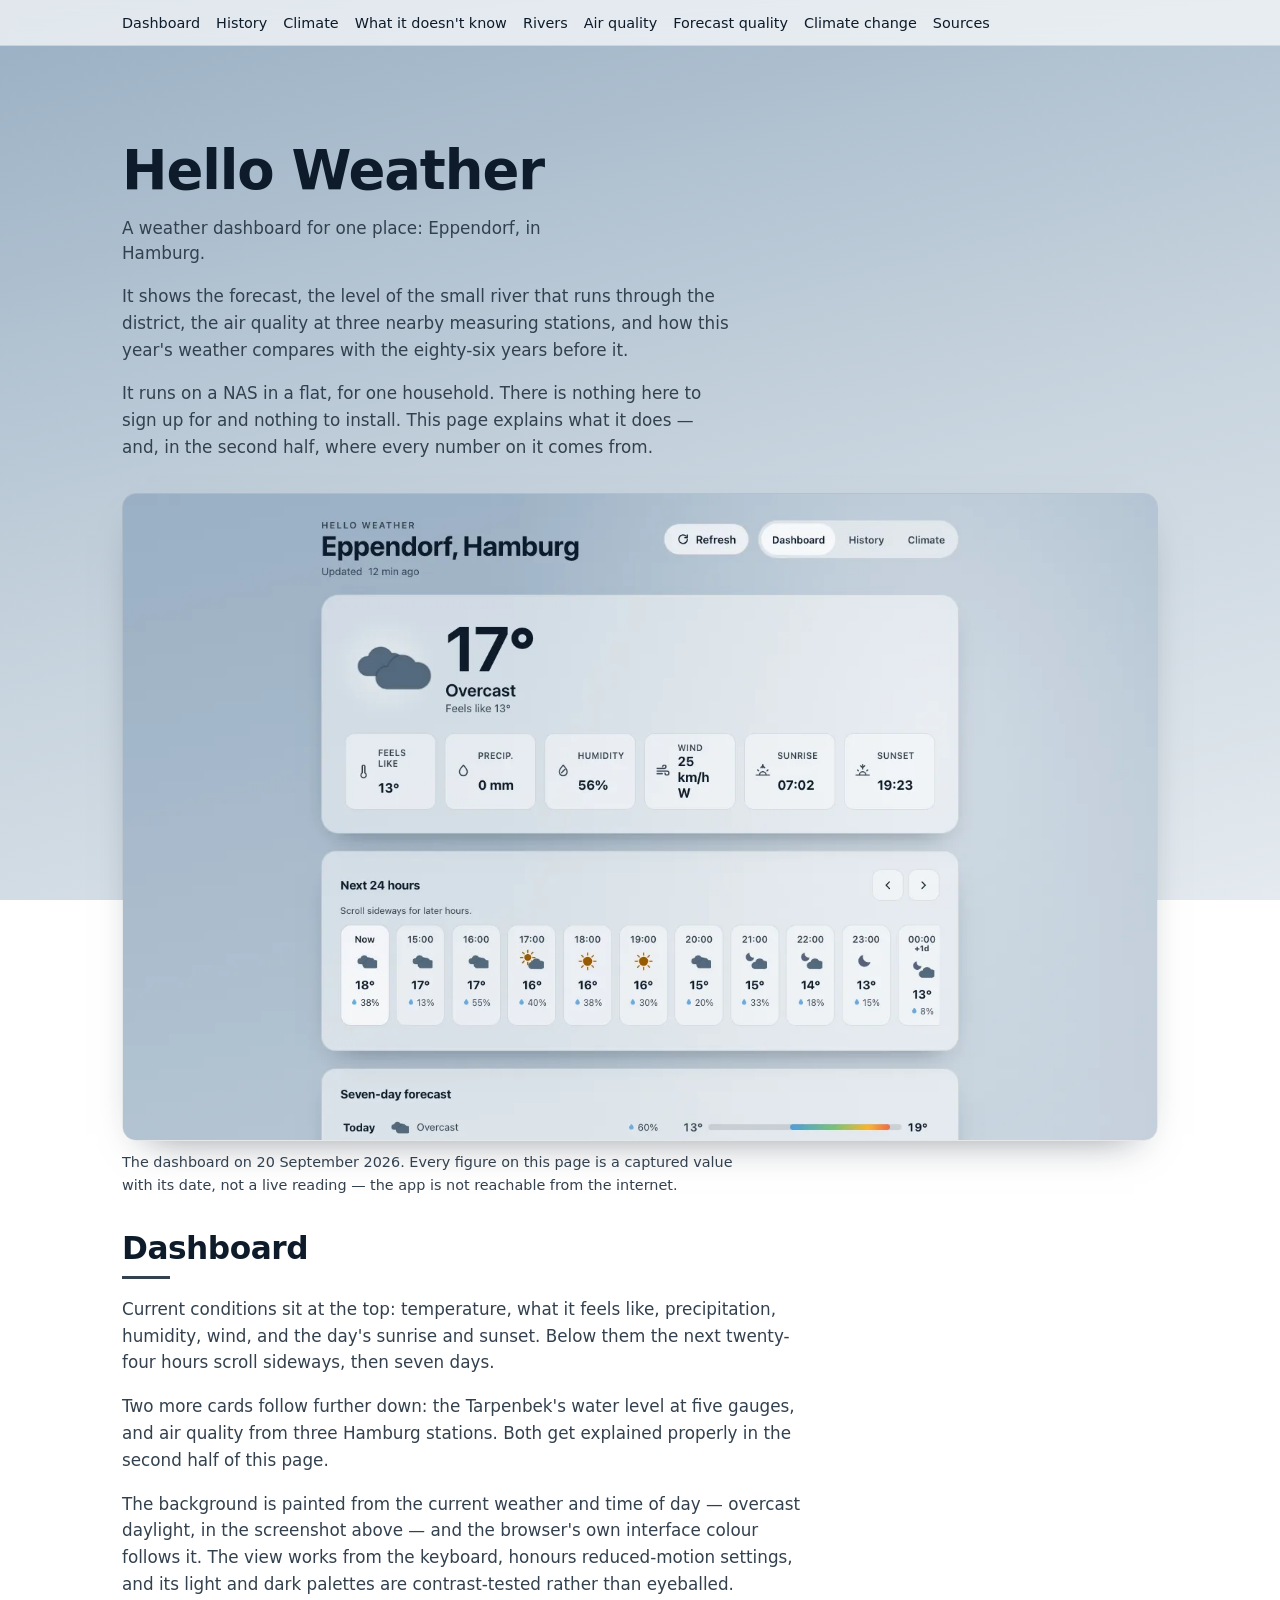
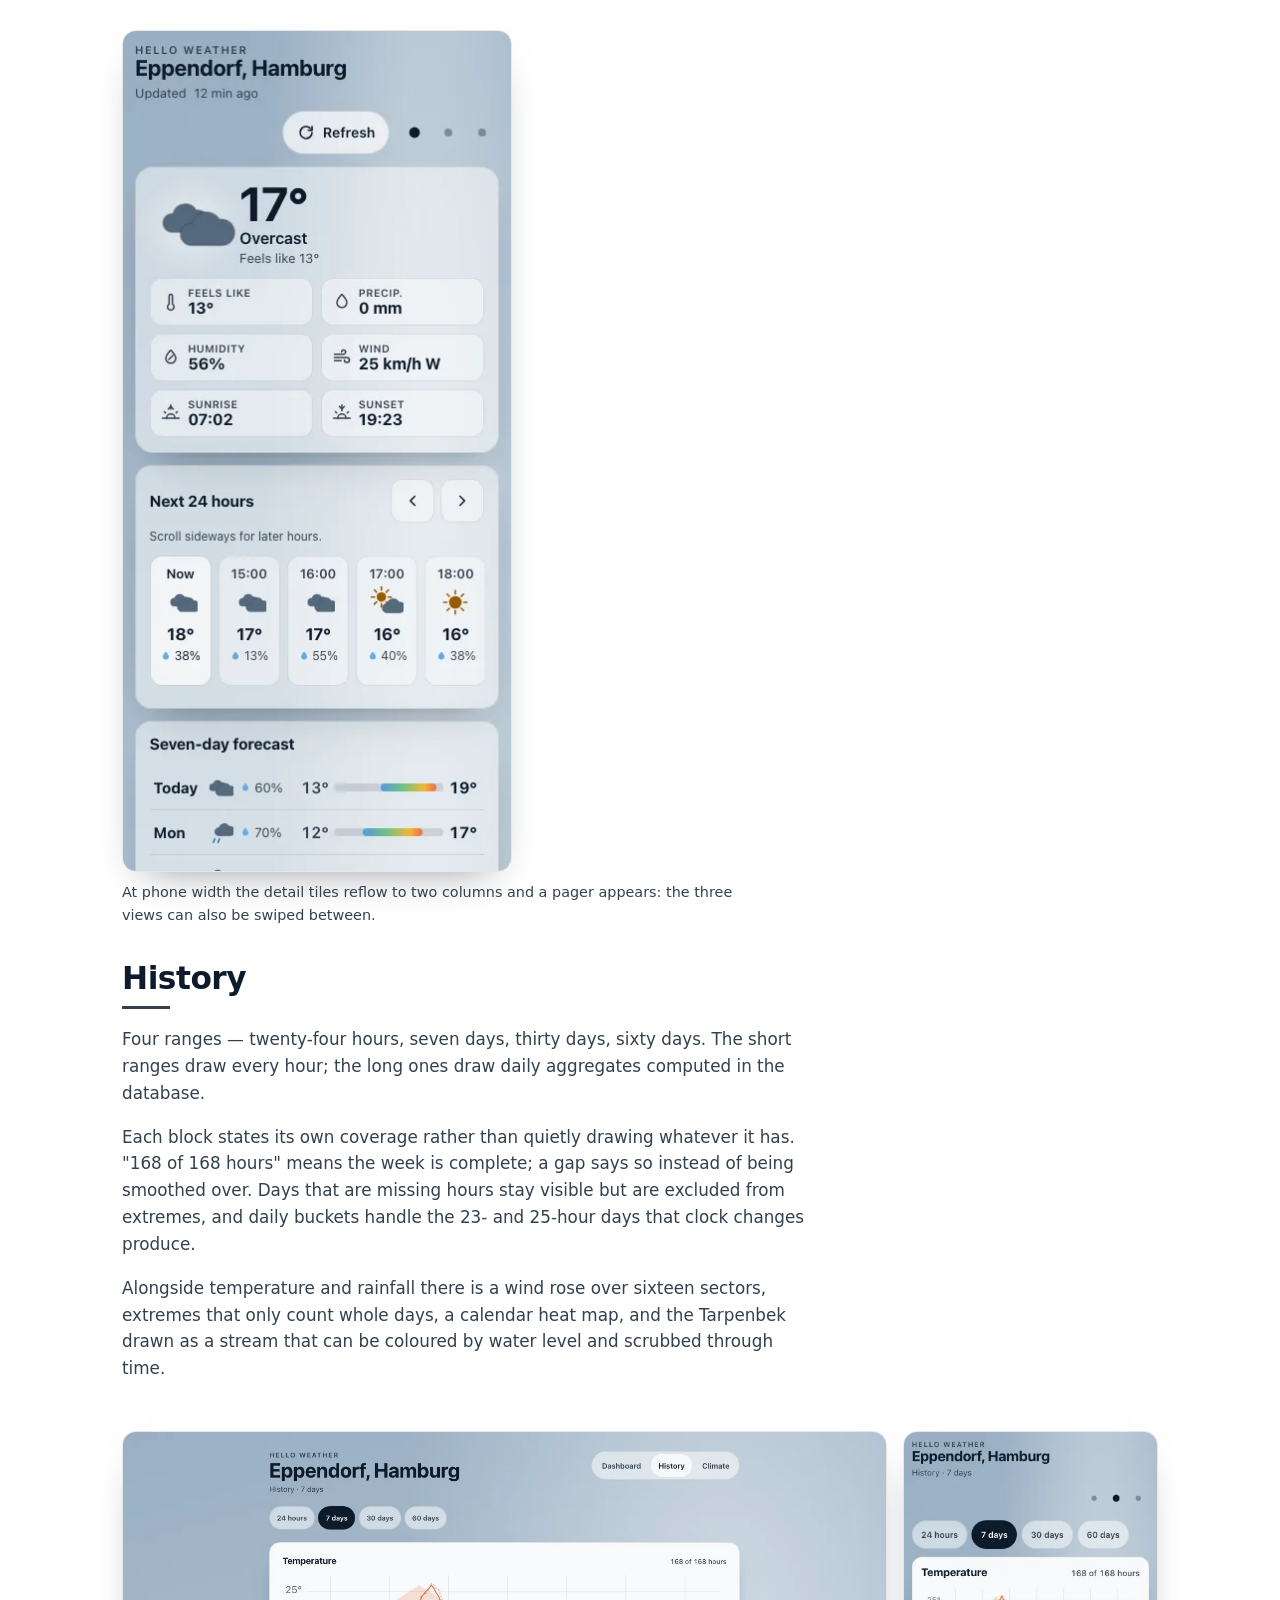
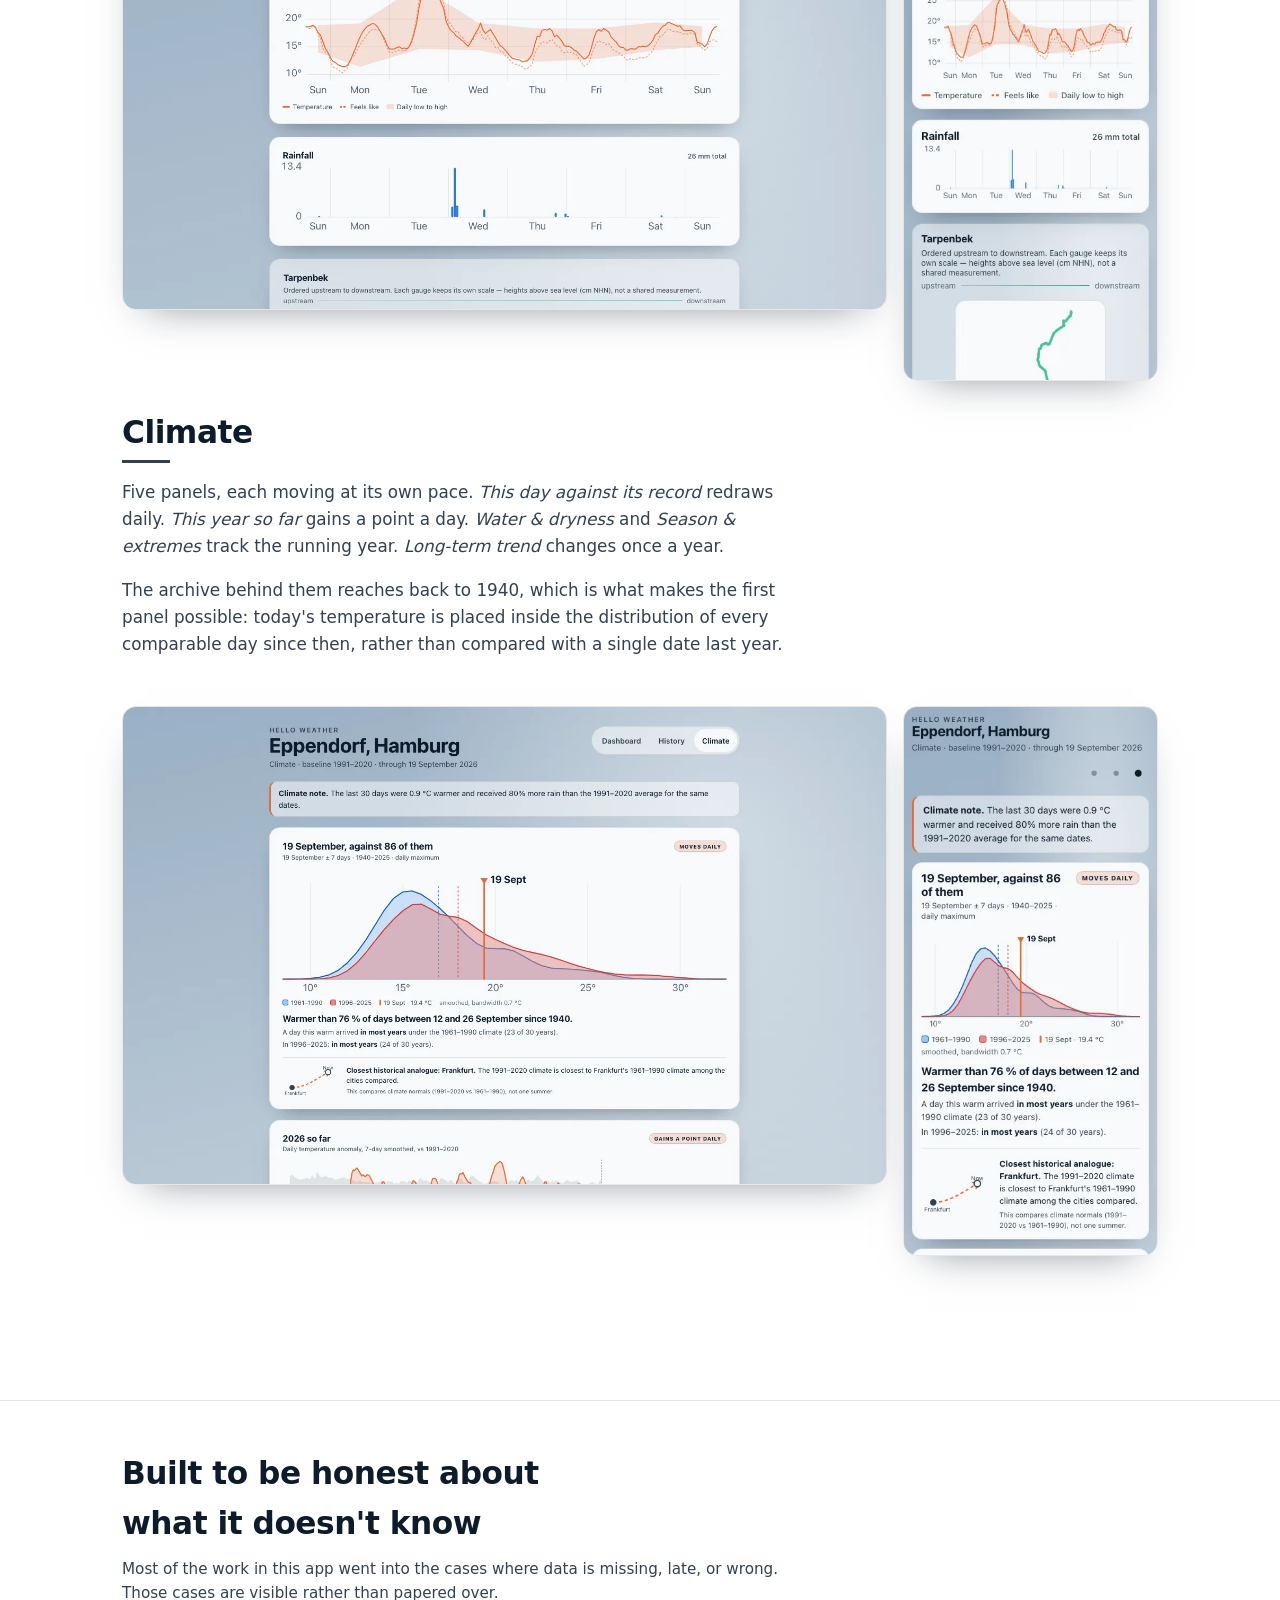
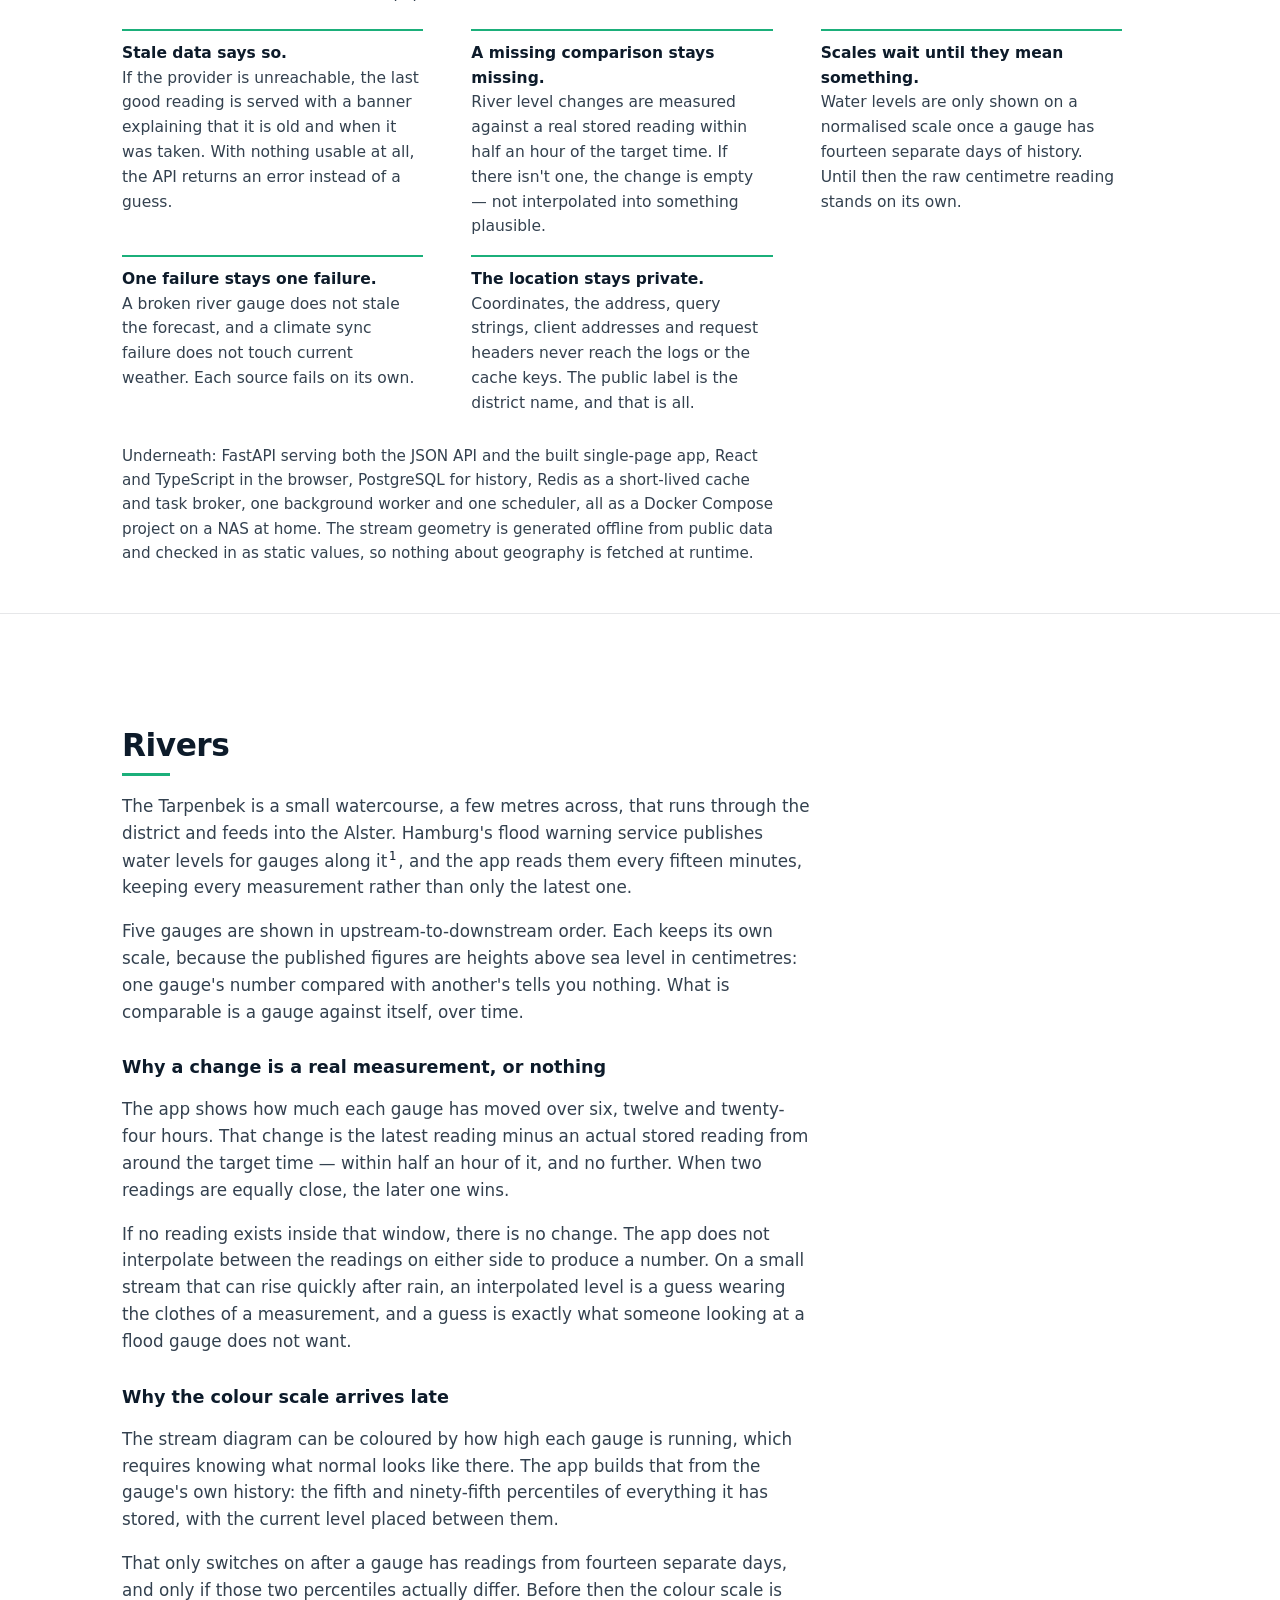
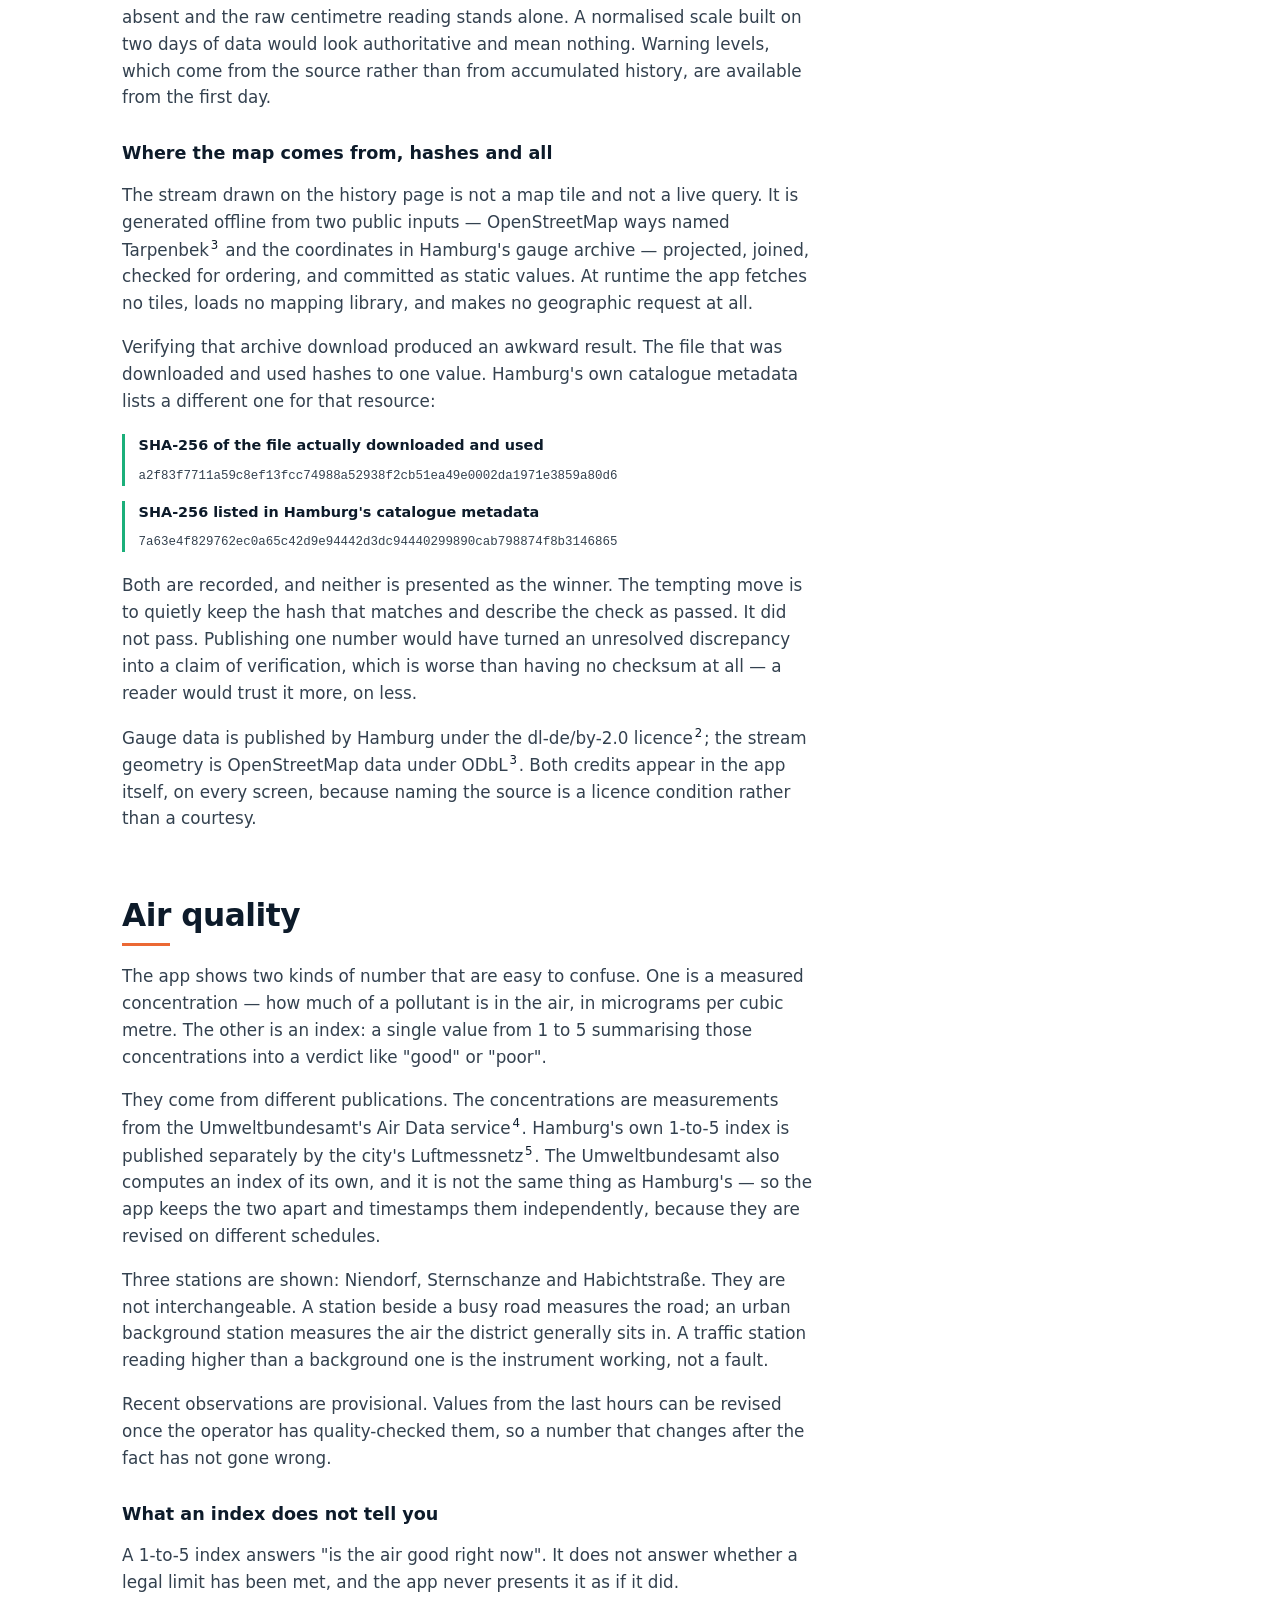
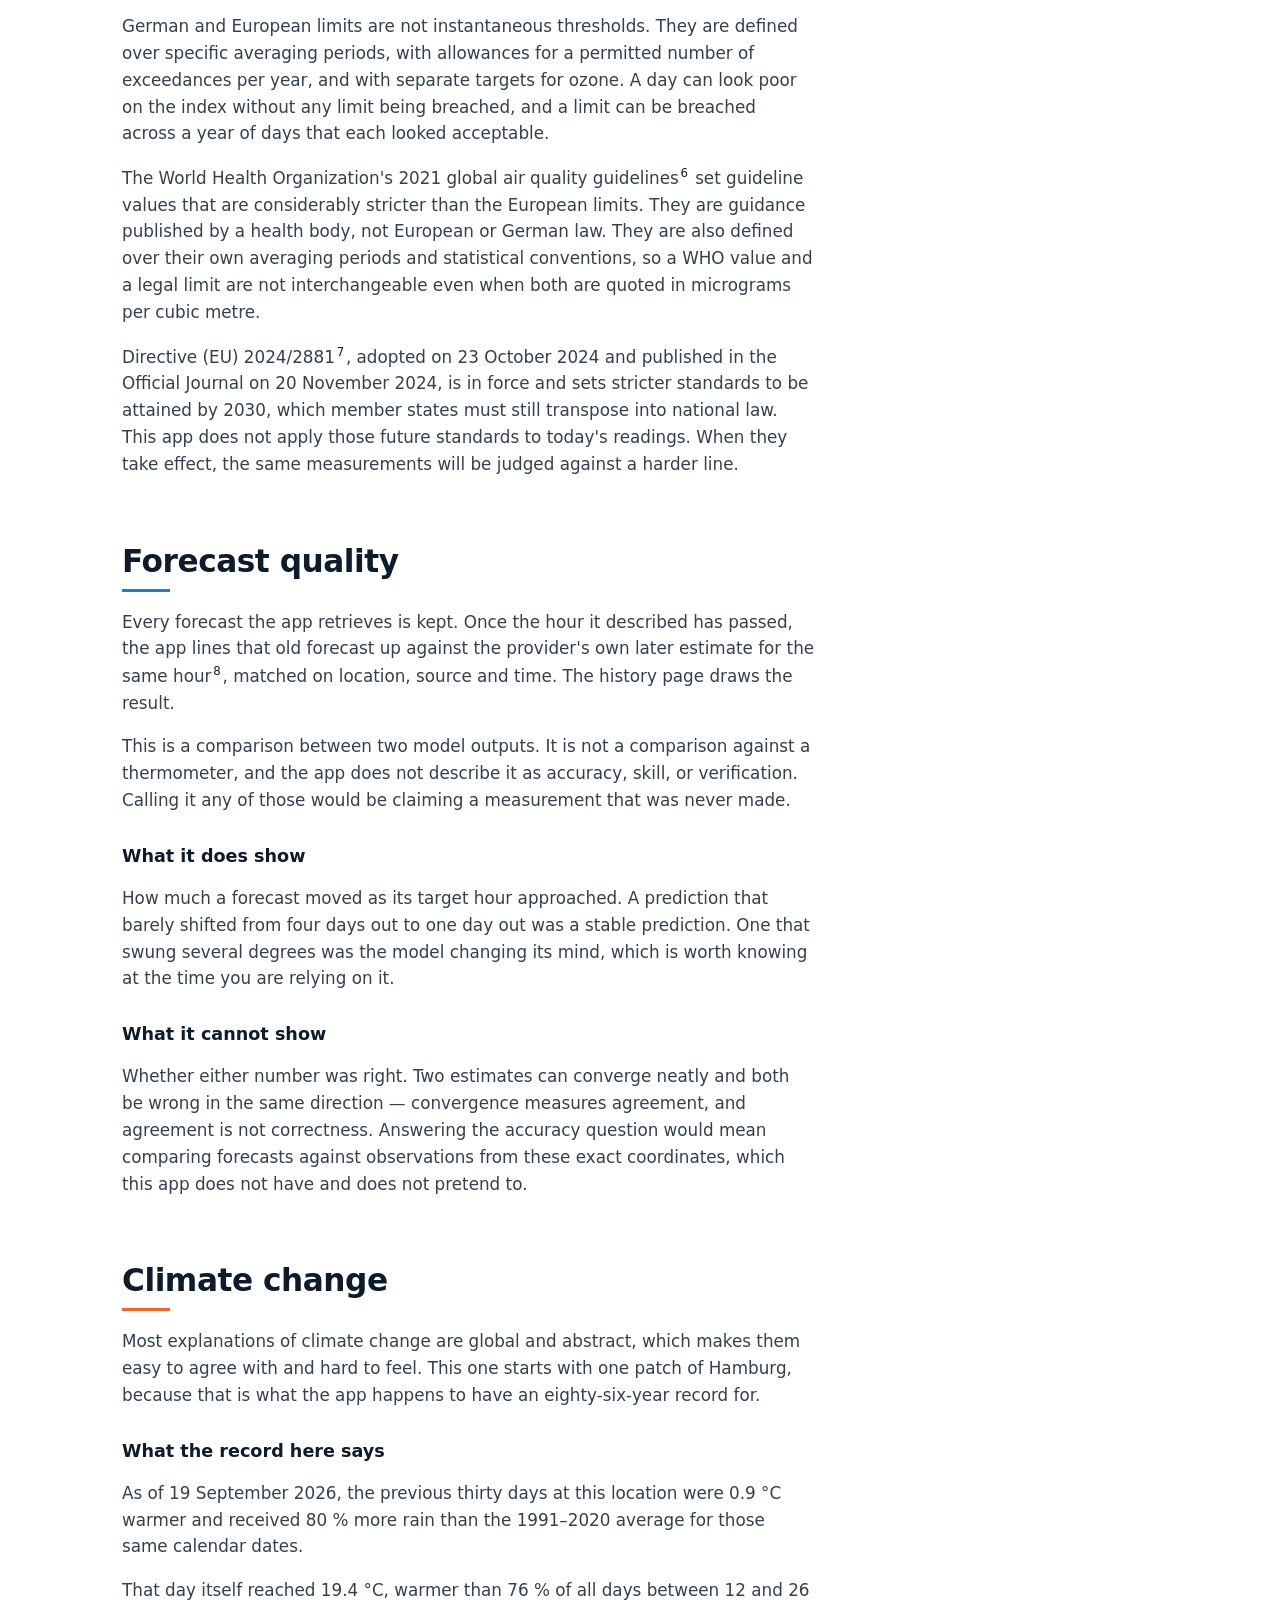
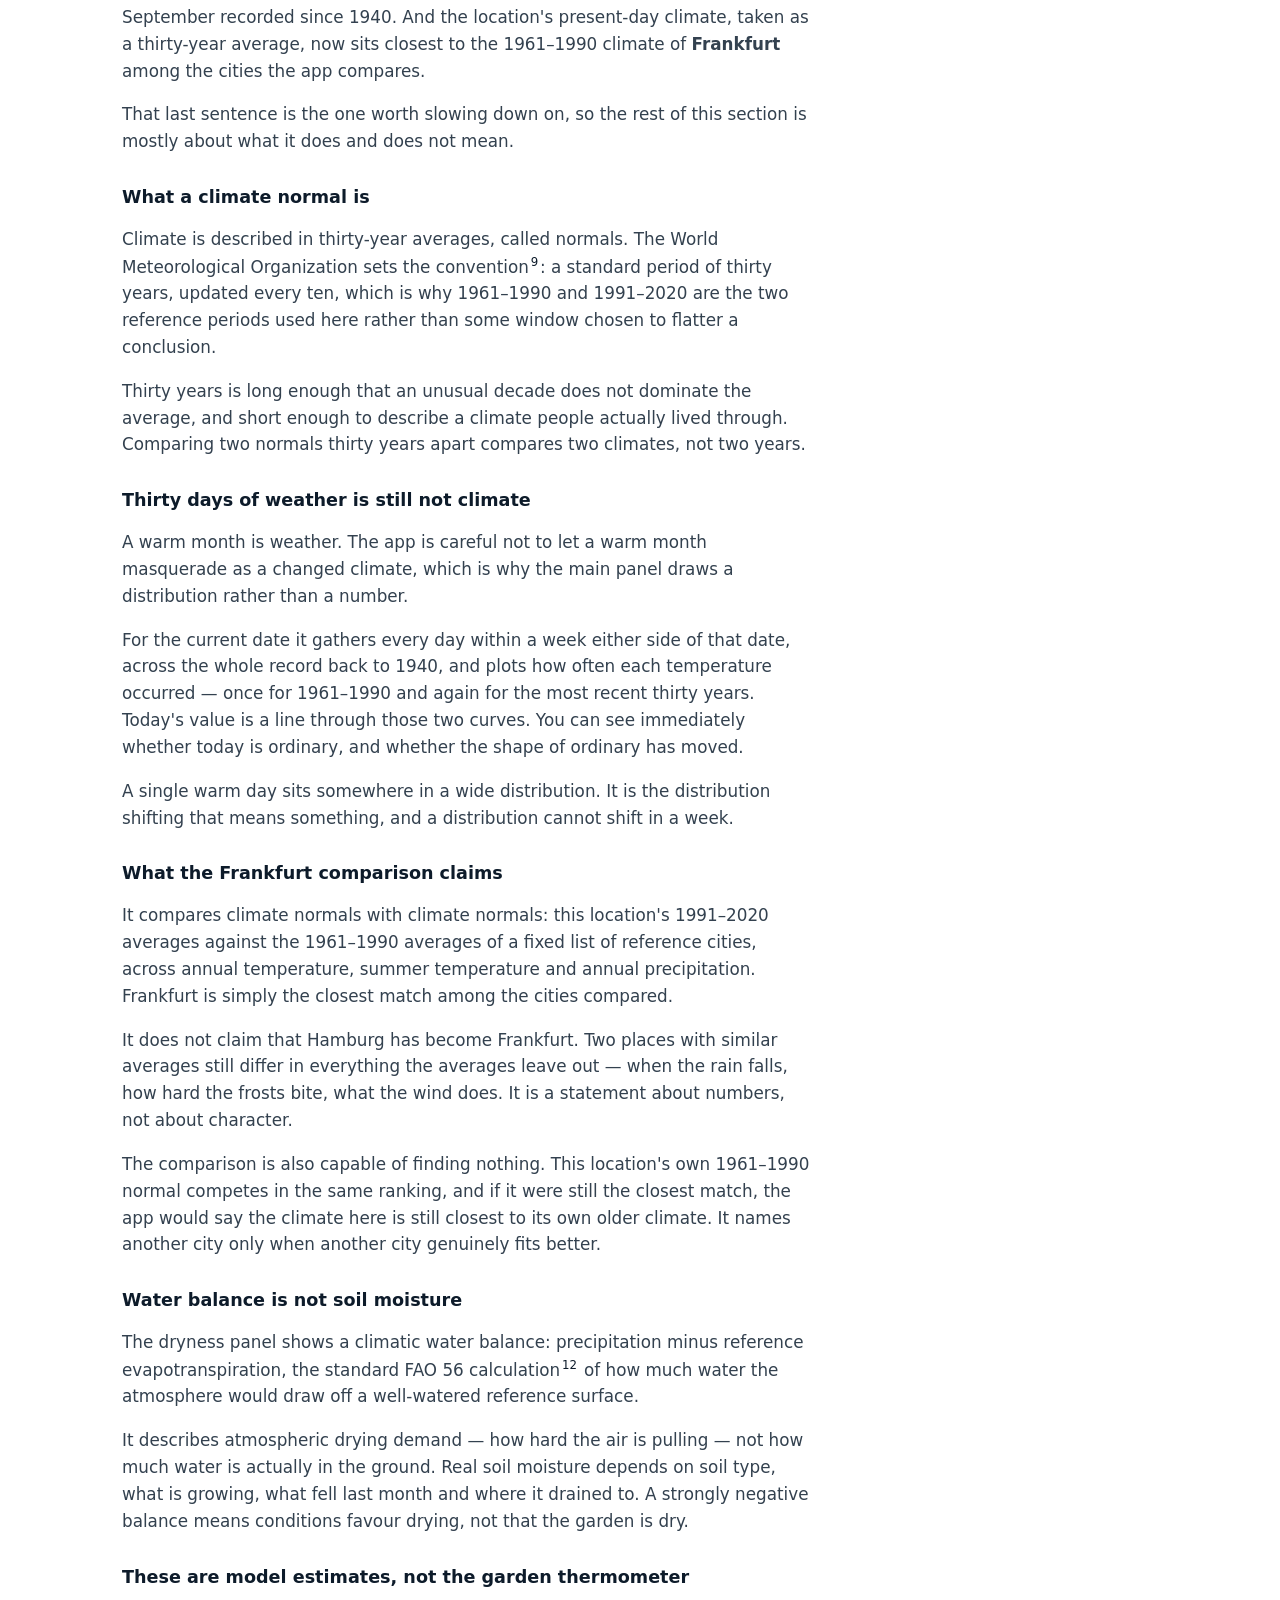
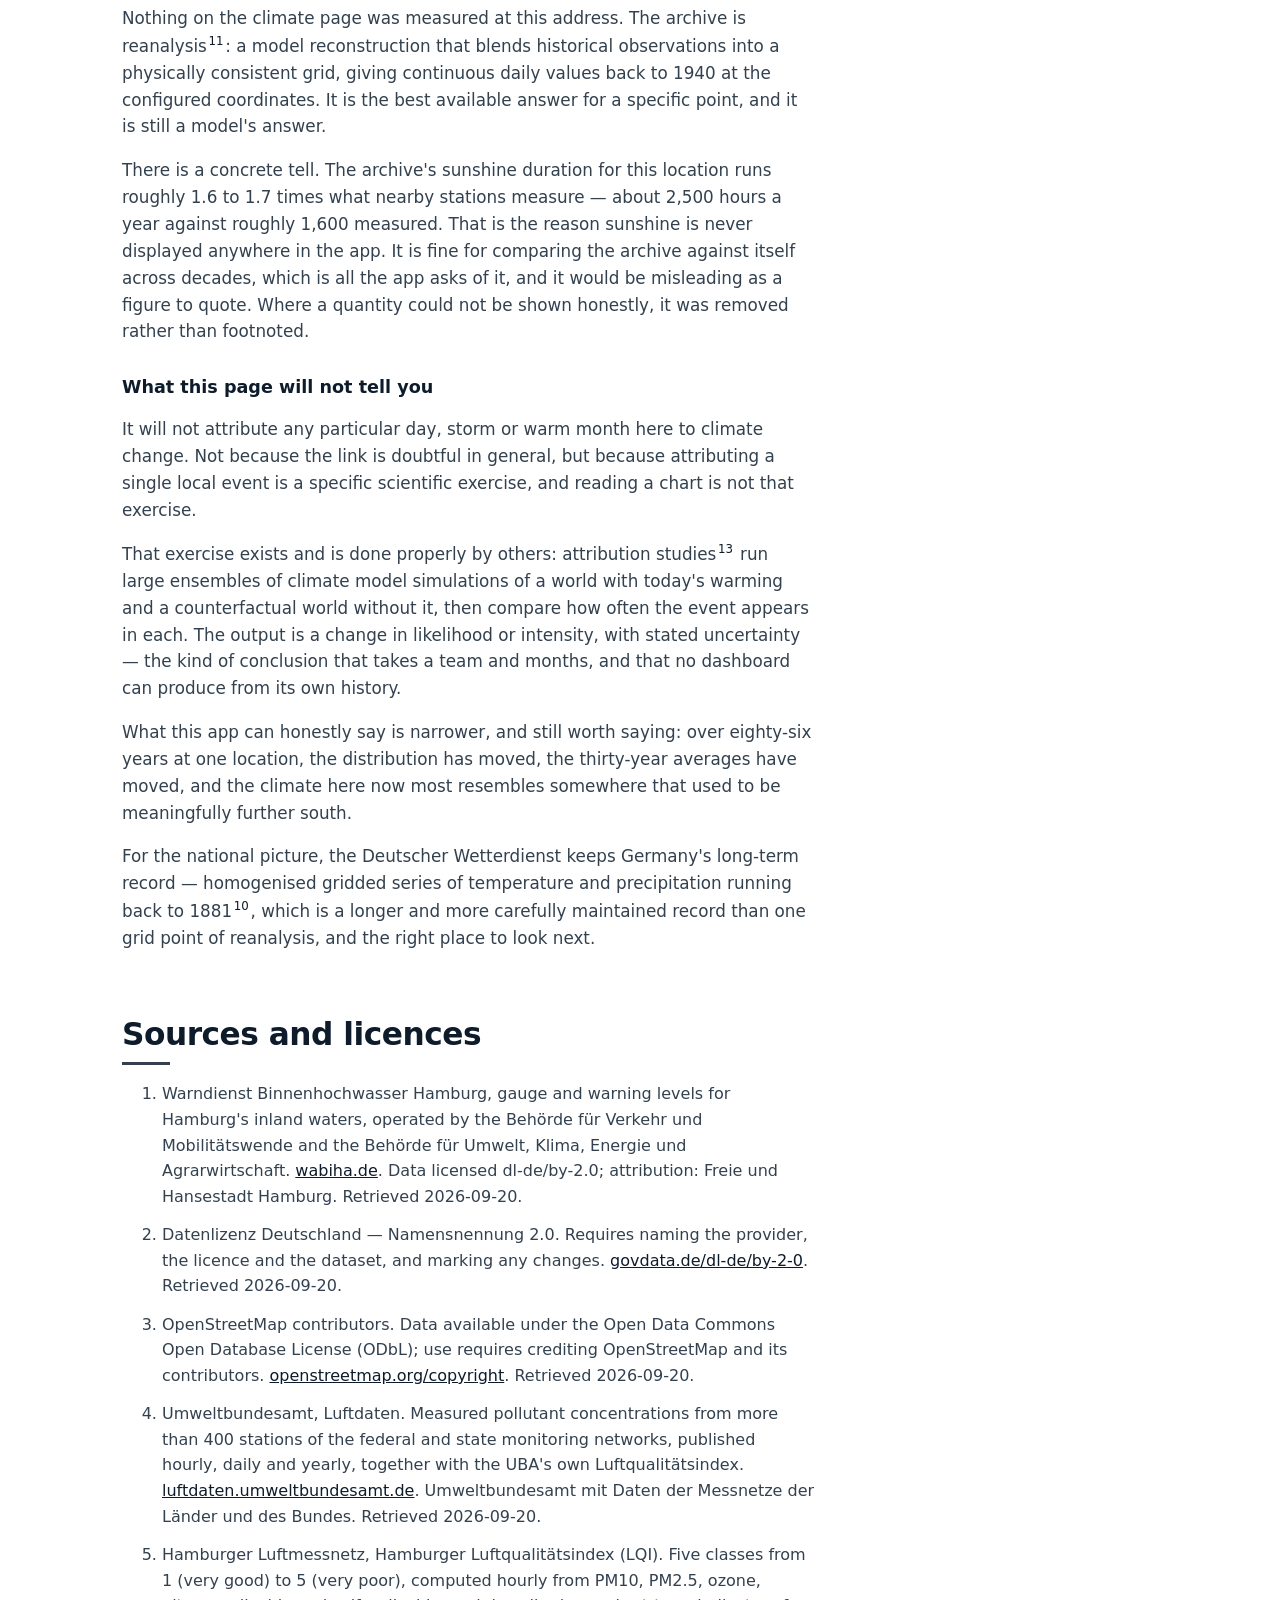
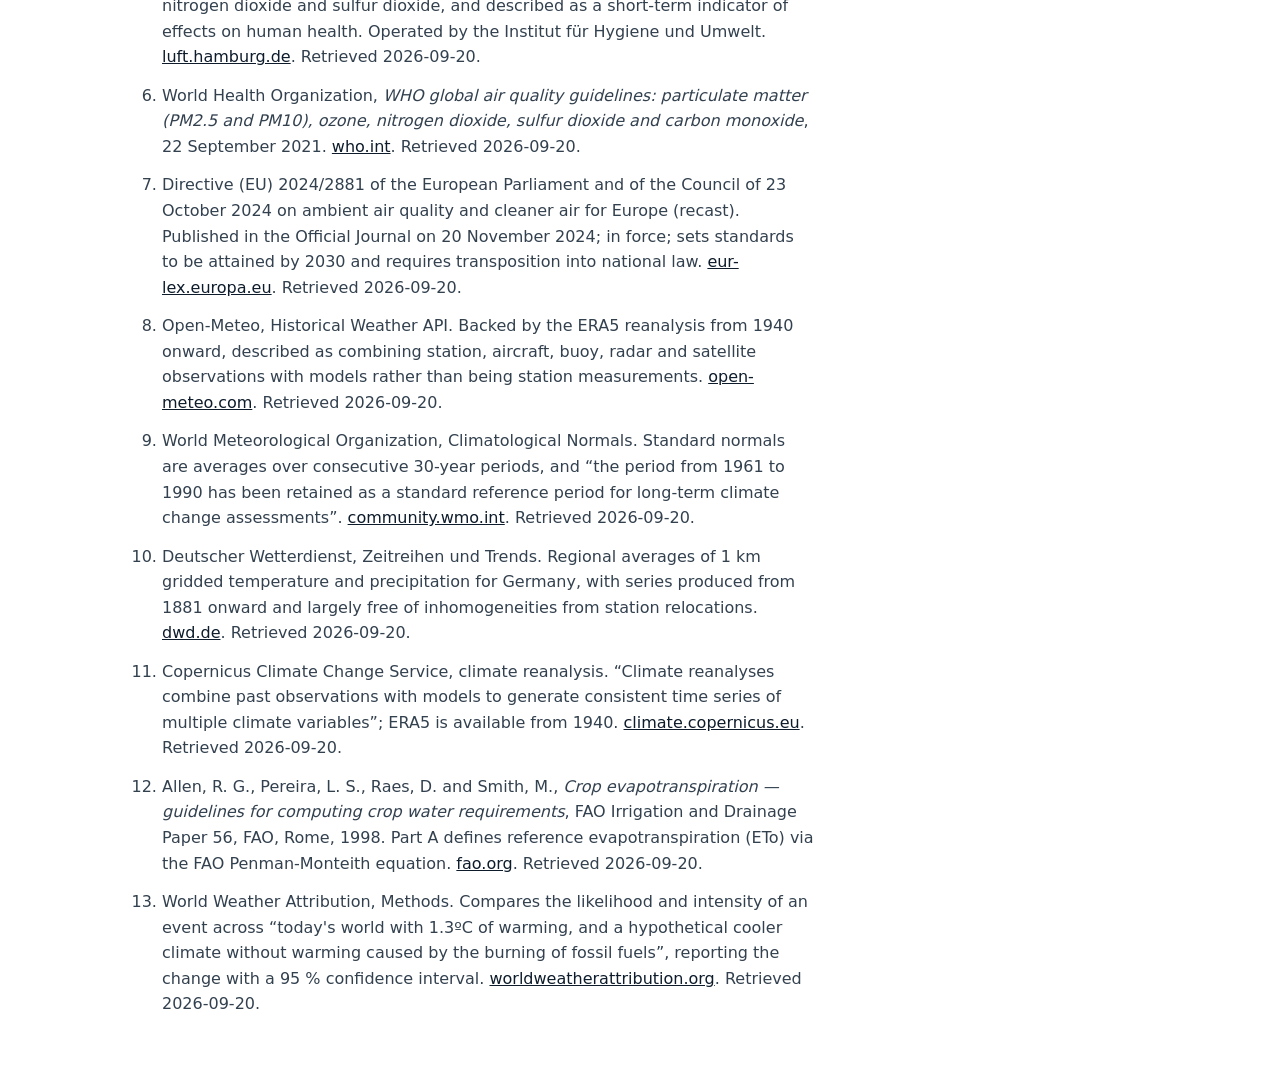
==== index.html @ c4d879ca "fix: make the section accents actually apply, and free the phone viewport The anchor ids sat on the " ====
<!doctype html>
<html lang="en">
  <head>
    <meta charset="utf-8" />
    <meta name="viewport" content="width=device-width, initial-scale=1" />
    <title>Hello Weather — what it is, and where its numbers come from</title>
    <meta
      name="description"
      content="A private, self-hosted weather dashboard for one location in Hamburg, and a reference on the river, air-quality, forecast and climate data behind it."
    />
    <link rel="stylesheet" href="assets/site.css" />
  </head>
  <body>
    <nav class="toc" aria-label="Sections">
      <ul>
        <li><a href="#dashboard">Dashboard</a></li>
        <li><a href="#history">History</a></li>
        <li><a href="#climate">Climate</a></li>
        <li><a href="#built">What it doesn't know</a></li>
        <li><a href="#rivers">Rivers</a></li>
        <li><a href="#air-quality">Air quality</a></li>
        <li><a href="#forecast-quality">Forecast quality</a></li>
        <li><a href="#climate-change">Climate change</a></li>
        <li><a href="#sources">Sources</a></li>
      </ul>
    </nav>

    <main>
      <div class="wrap">
        <header class="hero">
          <div class="prose">
            <h1>Hello Weather</h1>
            <p class="lede">
              A weather dashboard for one place: Eppendorf, in Hamburg.
            </p>
            <p>
              It shows the forecast, the level of the small river that runs
              through the district, the air quality at three nearby measuring
              stations, and how this year's weather compares with the
              eighty-six years before it.
            </p>
            <p>
              It runs on a NAS in a flat, for one household. There is nothing
              here to sign up for and nothing to install. This page explains
              what it does — and, in the second half, where every number on it
              comes from.
            </p>
          </div>
        </header>

        <figure>
          <img
            src="assets/shots/dashboard-desktop.webp"
            alt="The dashboard for Eppendorf, Hamburg showing 17 degrees and Overcast, with tiles for feels-like 13 degrees, no precipitation, 56 percent humidity, 25 km/h west wind, sunrise 07:02 and sunset 19:23, above an hourly strip running from 15:00 to midnight and the start of a seven-day forecast."
            width="1440"
            height="900"
          />
          <figcaption>
            The dashboard on 20 September 2026. Every figure on this page is a
            captured value with its date, not a live reading — the app is not
            reachable from the internet.
          </figcaption>
        </figure>

        <section class="prose" id="dashboard">
          <h2>Dashboard</h2>
          <hr class="section-rule" />
          <p>
            Current conditions sit at the top: temperature, what it feels like,
            precipitation, humidity, wind, and the day's sunrise and sunset.
            Below them the next twenty-four hours scroll sideways, then seven
            days.
          </p>
          <p>
            Two more cards follow further down: the Tarpenbek's water level at
            five gauges, and air quality from three Hamburg stations. Both get
            explained properly in the second half of this page.
          </p>
          <p>
            The background is painted from the current weather and time of day
            — overcast daylight, in the screenshot above — and the browser's own
            interface colour follows it. The view works from the keyboard,
            honours reduced-motion settings, and its light and dark palettes are
            contrast-tested rather than eyeballed.
          </p>
        </section>

        <figure>
          <img
            src="assets/shots/dashboard-mobile.webp"
            alt="The same dashboard at phone width, where the six detail tiles reflow into two columns and a three-dot pager appears beside the refresh button."
            width="390"
            height="844"
            loading="lazy"
            style="max-width: 390px"
          />
          <figcaption>
            At phone width the detail tiles reflow to two columns and a pager
            appears: the three views can also be swiped between.
          </figcaption>
        </figure>

        <section class="prose" id="history">
          <h2>History</h2>
          <hr class="section-rule" />
          <p>
            Four ranges — twenty-four hours, seven days, thirty days, sixty
            days. The short ranges draw every hour; the long ones draw daily
            aggregates computed in the database.
          </p>
          <p>
            Each block states its own coverage rather than quietly drawing
            whatever it has. "168 of 168 hours" means the week is complete; a
            gap says so instead of being smoothed over. Days that are missing
            hours stay visible but are excluded from extremes, and daily buckets
            handle the 23- and 25-hour days that clock changes produce.
          </p>
          <p>
            Alongside temperature and rainfall there is a wind rose over sixteen
            sectors, extremes that only count whole days, a calendar heat map,
            and the Tarpenbek drawn as a stream that can be coloured by water
            level and scrubbed through time.
          </p>
        </section>

        <div class="shot-pair">
          <figure>
            <img
              src="assets/shots/history-desktop.webp"
              alt="The history view over seven days: a temperature line with a dashed feels-like trace and a shaded daily low-to-high band labelled 168 of 168 hours, a rainfall chart totalling 26 millimetres, and the start of the Tarpenbek gauge section."
              width="1440"
              height="900"
              loading="lazy"
            />
          </figure>
          <figure>
            <img
              src="assets/shots/history-mobile.webp"
              alt="History at phone width with the temperature and rainfall charts stacked above the Tarpenbek stream diagram."
              width="390"
              height="844"
              loading="lazy"
            />
          </figure>
        </div>

        <section class="prose" id="climate">
          <h2>Climate</h2>
          <hr class="section-rule" />
          <p>
            Five panels, each moving at its own pace. <em>This day against its
            record</em> redraws daily. <em>This year so far</em> gains a point a
            day. <em>Water &amp; dryness</em> and <em>Season &amp; extremes</em>
            track the running year. <em>Long-term trend</em> changes once a
            year.
          </p>
          <p>
            The archive behind them reaches back to 1940, which is what makes
            the first panel possible: today's temperature is placed inside the
            distribution of every comparable day since then, rather than
            compared with a single date last year.
          </p>
        </section>

        <div class="shot-pair">
          <figure>
            <img
              src="assets/shots/climate-desktop.webp"
              alt="The climate view for 19 September 2026: a note that the last 30 days were 0.9 degrees warmer and received 80 percent more rain than the 1991 to 2020 average, a distribution chart comparing 1961 to 1990 against 1996 to 2025 with the day marked at 19.4 degrees, a line reading warmer than 76 percent of days between 12 and 26 September since 1940, and a card giving the closest historical analogue as Frankfurt."
              width="1440"
              height="900"
              loading="lazy"
            />
          </figure>
          <figure>
            <img
              src="assets/shots/climate-mobile.webp"
              alt="The climate view at phone width with the distribution chart and the Frankfurt analogue card stacked in a single column."
              width="390"
              height="844"
              loading="lazy"
            />
          </figure>
        </div>
      </div>

      <div class="band" id="built">
        <div class="inner">
          <h2>Built to be honest about what it doesn't know</h2>
          <p class="divider-note">
            Most of the work in this app went into the cases where data is
            missing, late, or wrong. Those cases are visible rather than
            papered over.
          </p>
          <ul class="knows">
            <li>
              <b>Stale data says so.</b> If the provider is unreachable, the
              last good reading is served with a banner explaining that it is
              old and when it was taken. With nothing usable at all, the API
              returns an error instead of a guess.
            </li>
            <li>
              <b>A missing comparison stays missing.</b> River level changes are
              measured against a real stored reading within half an hour of the
              target time. If there isn't one, the change is empty — not
              interpolated into something plausible.
            </li>
            <li>
              <b>Scales wait until they mean something.</b> Water levels are
              only shown on a normalised scale once a gauge has fourteen
              separate days of history. Until then the raw centimetre reading
              stands on its own.
            </li>
            <li>
              <b>One failure stays one failure.</b> A broken river gauge does
              not stale the forecast, and a climate sync failure does not touch
              current weather. Each source fails on its own.
            </li>
            <li>
              <b>The location stays private.</b> Coordinates, the address, query
              strings, client addresses and request headers never reach the
              logs or the cache keys. The public label is the district name, and
              that is all.
            </li>
          </ul>
          <p class="divider-note" style="margin-top: 1.75rem">
            Underneath: FastAPI serving both the JSON API and the built
            single-page app, React and TypeScript in the browser, PostgreSQL for
            history, Redis as a short-lived cache and task broker, one
            background worker and one scheduler, all as a Docker Compose project
            on a NAS at home. The stream geometry is generated offline from
            public data and checked in as static values, so nothing about
            geography is fetched at runtime.
          </p>
        </div>
      </div>

      <div class="wrap">
        <section class="prose" id="rivers">
          <h2>Rivers</h2>
          <hr class="section-rule" />
          <p>
            The Tarpenbek is a small watercourse, a few metres across, that
            runs through the district and feeds into the Alster. Hamburg's
            flood warning service publishes water levels for gauges along
            it<a class="cite" href="#src-1">1</a>, and the app reads them every
            fifteen minutes, keeping every measurement rather than only the
            latest one.
          </p>
          <p>
            Five gauges are shown in upstream-to-downstream order. Each keeps
            its own scale, because the published figures are heights above sea
            level in centimetres: one gauge's number compared with another's
            tells you nothing. What is comparable is a gauge against itself,
            over time.
          </p>

          <h3>Why a change is a real measurement, or nothing</h3>
          <p>
            The app shows how much each gauge has moved over six, twelve and
            twenty-four hours. That change is the latest reading minus an
            actual stored reading from around the target time — within half an
            hour of it, and no further. When two readings are equally close,
            the later one wins.
          </p>
          <p>
            If no reading exists inside that window, there is no change. The
            app does not interpolate between the readings on either side to
            produce a number. On a small stream that can rise quickly after
            rain, an interpolated level is a guess wearing the clothes of a
            measurement, and a guess is exactly what someone looking at a
            flood gauge does not want.
          </p>

          <h3>Why the colour scale arrives late</h3>
          <p>
            The stream diagram can be coloured by how high each gauge is
            running, which requires knowing what normal looks like there. The
            app builds that from the gauge's own history: the fifth and
            ninety-fifth percentiles of everything it has stored, with the
            current level placed between them.
          </p>
          <p>
            That only switches on after a gauge has readings from fourteen
            separate days, and only if those two percentiles actually differ.
            Before then the colour scale is absent and the raw centimetre
            reading stands alone. A normalised scale built on two days of data
            would look authoritative and mean nothing. Warning levels, which
            come from the source rather than from accumulated history, are
            available from the first day.
          </p>

          <h3>Where the map comes from, hashes and all</h3>
          <p>
            The stream drawn on the history page is not a map tile and not a
            live query. It is generated offline from two public inputs —
            OpenStreetMap ways named Tarpenbek<a class="cite" href="#src-3">3</a>
            and the coordinates in Hamburg's gauge archive — projected,
            joined, checked for ordering, and committed as static values. At
            runtime the app fetches no tiles, loads no mapping library, and
            makes no geographic request at all.
          </p>
          <p>
            Verifying that archive download produced an awkward result. The
            file that was downloaded and used hashes to one value. Hamburg's
            own catalogue metadata lists a different one for that resource:
          </p>
          <div class="hashes">
            <div>
              <span>SHA-256 of the file actually downloaded and used</span>
              <code>a2f83f7711a59c8ef13fcc74988a52938f2cb51ea49e0002da1971e3859a80d6</code>
            </div>
            <div>
              <span>SHA-256 listed in Hamburg's catalogue metadata</span>
              <code>7a63e4f829762ec0a65c42d9e94442d3dc94440299890cab798874f8b3146865</code>
            </div>
          </div>
          <p>
            Both are recorded, and neither is presented as the winner. The
            tempting move is to quietly keep the hash that matches and describe
            the check as passed. It did not pass. Publishing one number would
            have turned an unresolved discrepancy into a claim of verification,
            which is worse than having no checksum at all — a reader would
            trust it more, on less.
          </p>
          <p>
            Gauge data is published by Hamburg under the dl-de/by-2.0
            licence<a class="cite" href="#src-2">2</a>; the stream geometry is
            OpenStreetMap data under ODbL<a class="cite" href="#src-3">3</a>.
            Both credits appear in the app itself, on every screen, because
            naming the source is a licence condition rather than a courtesy.
          </p>
        </section>

        <section class="prose" id="air-quality">
          <h2>Air quality</h2>
          <hr class="section-rule" />
          <p>
            The app shows two kinds of number that are easy to confuse. One is
            a measured concentration — how much of a pollutant is in the air,
            in micrograms per cubic metre. The other is an index: a single
            value from 1 to 5 summarising those concentrations into a verdict
            like "good" or "poor".
          </p>
          <p>
            They come from different publications. The concentrations are
            measurements from the Umweltbundesamt's Air Data
            service<a class="cite" href="#src-4">4</a>. Hamburg's own 1-to-5
            index is published separately by the city's
            Luftmessnetz<a class="cite" href="#src-5">5</a>. The
            Umweltbundesamt also computes an index of its own, and it is not
            the same thing as Hamburg's — so the app keeps the two apart and
            timestamps them independently, because they are revised on
            different schedules.
          </p>
          <p>
            Three stations are shown: Niendorf, Sternschanze and
            Habichtstraße. They are not interchangeable. A station beside a
            busy road measures the road; an urban background station measures
            the air the district generally sits in. A traffic station reading
            higher than a background one is the instrument working, not a
            fault.
          </p>
          <p>
            Recent observations are provisional. Values from the last hours can
            be revised once the operator has quality-checked them, so a number
            that changes after the fact has not gone wrong.
          </p>

          <h3>What an index does not tell you</h3>
          <p>
            A 1-to-5 index answers "is the air good right now". It does not
            answer whether a legal limit has been met, and the app never
            presents it as if it did.
          </p>
          <p>
            German and European limits are not instantaneous thresholds. They
            are defined over specific averaging periods, with allowances for a
            permitted number of exceedances per year, and with separate targets
            for ozone. A day can look poor on the index without any limit being
            breached, and a limit can be breached across a year of days that
            each looked acceptable.
          </p>
          <p>
            The World Health Organization's 2021 global air quality
            guidelines<a class="cite" href="#src-6">6</a> set guideline values
            that are considerably stricter than the European limits. They are
            guidance published by a health body, not European or German law.
            They are also defined over their own averaging periods and
            statistical conventions, so a WHO value and a legal limit are not
            interchangeable even when both are quoted in micrograms per cubic
            metre.
          </p>
          <p>
            Directive (EU) 2024/2881<a class="cite" href="#src-7">7</a>, adopted
            on 23 October 2024 and published in the Official Journal on
            20 November 2024, is in force and sets stricter standards to be
            attained by 2030, which member states must still transpose into
            national law. This app does not apply those future standards to
            today's readings. When they take effect, the same measurements will
            be judged against a harder line.
          </p>
        </section>

        <section class="prose" id="forecast-quality">
          <h2>Forecast quality</h2>
          <hr class="section-rule" />
          <p>
            Every forecast the app retrieves is kept. Once the hour it
            described has passed, the app lines that old forecast up against
            the provider's own later estimate for the same
            hour<a class="cite" href="#src-8">8</a>, matched on location,
            source and time. The history page draws the result.
          </p>
          <p>
            This is a comparison between two model outputs. It is not a
            comparison against a thermometer, and the app does not describe it
            as accuracy, skill, or verification. Calling it any of those would
            be claiming a measurement that was never made.
          </p>

          <h3>What it does show</h3>
          <p>
            How much a forecast moved as its target hour approached. A
            prediction that barely shifted from four days out to one day out
            was a stable prediction. One that swung several degrees was the
            model changing its mind, which is worth knowing at the time you
            are relying on it.
          </p>

          <h3>What it cannot show</h3>
          <p>
            Whether either number was right. Two estimates can converge
            neatly and both be wrong in the same direction — convergence
            measures agreement, and agreement is not correctness. Answering
            the accuracy question would mean comparing forecasts against
            observations from these exact coordinates, which this app does not
            have and does not pretend to.
          </p>
        </section>

        <section class="prose" id="climate-change">
          <h2>Climate change</h2>
          <hr class="section-rule" />
          <p>
            Most explanations of climate change are global and abstract, which
            makes them easy to agree with and hard to feel. This one starts
            with one patch of Hamburg, because that is what the app happens to
            have an eighty-six-year record for.
          </p>

          <h3>What the record here says</h3>
          <p>
            As of 19 September 2026, the previous thirty days at this location
            were 0.9&nbsp;&deg;C warmer and received 80&nbsp;% more rain than
            the 1991&ndash;2020 average for those same calendar dates.
          </p>
          <p>
            That day itself reached 19.4&nbsp;&deg;C, warmer than
            76&nbsp;% of all days between 12 and 26 September recorded since
            1940. And the location's present-day climate, taken as a
            thirty-year average, now sits closest to the 1961&ndash;1990
            climate of <b>Frankfurt</b> among the cities the app compares.
          </p>
          <p>
            That last sentence is the one worth slowing down on, so the rest of
            this section is mostly about what it does and does not mean.
          </p>

          <h3>What a climate normal is</h3>
          <p>
            Climate is described in thirty-year averages, called normals. The
            World Meteorological Organization sets the
            convention<a class="cite" href="#src-9">9</a>: a standard period of
            thirty years, updated every ten, which is why 1961&ndash;1990 and
            1991&ndash;2020 are the two reference periods used here rather than
            some window chosen to flatter a conclusion.
          </p>
          <p>
            Thirty years is long enough that an unusual decade does not
            dominate the average, and short enough to describe a climate people
            actually lived through. Comparing two normals thirty years apart
            compares two climates, not two years.
          </p>

          <h3>Thirty days of weather is still not climate</h3>
          <p>
            A warm month is weather. The app is careful not to let a warm month
            masquerade as a changed climate, which is why the main panel draws
            a distribution rather than a number.
          </p>
          <p>
            For the current date it gathers every day within a week either side
            of that date, across the whole record back to 1940, and plots how
            often each temperature occurred — once for 1961&ndash;1990 and
            again for the most recent thirty years. Today's value is a line
            through those two curves. You can see immediately whether today is
            ordinary, and whether the shape of ordinary has moved.
          </p>
          <p>
            A single warm day sits somewhere in a wide distribution. It is the
            distribution shifting that means something, and a distribution
            cannot shift in a week.
          </p>

          <h3>What the Frankfurt comparison claims</h3>
          <p>
            It compares climate normals with climate normals: this location's
            1991&ndash;2020 averages against the 1961&ndash;1990 averages of a
            fixed list of reference cities, across annual temperature, summer
            temperature and annual precipitation. Frankfurt is simply the
            closest match among the cities compared.
          </p>
          <p>
            It does not claim that Hamburg has become Frankfurt. Two places
            with similar averages still differ in everything the averages leave
            out — when the rain falls, how hard the frosts bite, what the wind
            does. It is a statement about numbers, not about character.
          </p>
          <p>
            The comparison is also capable of finding nothing. This location's
            own 1961&ndash;1990 normal competes in the same ranking, and if it
            were still the closest match, the app would say the climate here is
            still closest to its own older climate. It names another city only
            when another city genuinely fits better.
          </p>

          <h3>Water balance is not soil moisture</h3>
          <p>
            The dryness panel shows a climatic water balance: precipitation
            minus reference evapotranspiration, the standard
            FAO&nbsp;56 calculation<a class="cite" href="#src-12">12</a> of how
            much water the atmosphere would draw off a well-watered reference
            surface.
          </p>
          <p>
            It describes atmospheric drying demand — how hard the air is
            pulling — not how much water is actually in the ground. Real soil
            moisture depends on soil type, what is growing, what fell last
            month and where it drained to. A strongly negative balance means
            conditions favour drying, not that the garden is dry.
          </p>

          <h3>These are model estimates, not the garden thermometer</h3>
          <p>
            Nothing on the climate page was measured at this address. The
            archive is reanalysis<a class="cite" href="#src-11">11</a>: a model
            reconstruction that blends historical observations into a physically
            consistent grid, giving continuous daily values back to 1940 at the
            configured coordinates. It is the best available answer for a
            specific point, and it is still a model's answer.
          </p>
          <p>
            There is a concrete tell. The archive's sunshine duration for this
            location runs roughly 1.6 to 1.7 times what nearby stations
            measure — about 2,500 hours a year against roughly 1,600 measured.
            That is the reason sunshine is never displayed anywhere in the app.
            It is fine for comparing the archive against itself across decades,
            which is all the app asks of it, and it would be misleading as a
            figure to quote. Where a quantity could not be shown honestly, it
            was removed rather than footnoted.
          </p>

          <h3>What this page will not tell you</h3>
          <p>
            It will not attribute any particular day, storm or warm month here
            to climate change. Not because the link is doubtful in general, but
            because attributing a single local event is a specific scientific
            exercise, and reading a chart is not that exercise.
          </p>
          <p>
            That exercise exists and is done properly by others: attribution
            studies<a class="cite" href="#src-13">13</a> run large ensembles of
            climate model simulations of a world with today's warming and a
            counterfactual world without it, then compare how often the event
            appears in each. The output is a change in likelihood or intensity,
            with stated uncertainty — the kind of conclusion that takes a team
            and months, and that no dashboard can produce from its own history.
          </p>
          <p>
            What this app can honestly say is narrower, and still worth
            saying: over eighty-six years at one location, the distribution has
            moved, the thirty-year averages have moved, and the climate here now
            most resembles somewhere that used to be meaningfully further south.
          </p>
          <p>
            For the national picture, the Deutscher Wetterdienst keeps
            Germany's long-term record — homogenised gridded series of
            temperature and precipitation running back to
            1881<a class="cite" href="#src-10">10</a>, which is a longer and
            more carefully maintained record than one grid point of reanalysis,
            and the right place to look next.
          </p>
        </section>

        <section class="prose" id="sources">
          <h2>Sources and licences</h2>
          <hr class="section-rule" />
          <ol class="sources">
            <li id="src-1">
              Warndienst Binnenhochwasser Hamburg, gauge and warning levels for
              Hamburg's inland waters, operated by the Beh&ouml;rde f&uuml;r
              Verkehr und Mobilit&auml;tswende and the Beh&ouml;rde f&uuml;r
              Umwelt, Klima, Energie und Agrarwirtschaft.
              <a href="https://www.wabiha.de/">wabiha.de</a>. Data licensed
              dl-de/by-2.0; attribution: Freie und Hansestadt Hamburg.
              Retrieved 2026-09-20.
            </li>
            <li id="src-2">
              Datenlizenz Deutschland &mdash; Namensnennung 2.0. Requires naming
              the provider, the licence and the dataset, and marking any
              changes.
              <a href="https://www.govdata.de/dl-de/by-2-0">govdata.de/dl-de/by-2-0</a>.
              Retrieved 2026-09-20.
            </li>
            <li id="src-3">
              OpenStreetMap contributors. Data available under the Open Data
              Commons Open Database License (ODbL); use requires crediting
              OpenStreetMap and its contributors.
              <a href="https://www.openstreetmap.org/copyright">openstreetmap.org/copyright</a>.
              Retrieved 2026-09-20.
            </li>
            <li id="src-4">
              Umweltbundesamt, Luftdaten. Measured pollutant concentrations
              from more than 400 stations of the federal and state monitoring
              networks, published hourly, daily and yearly, together with the
              UBA's own Luftqualit&auml;tsindex.
              <a href="https://luftdaten.umweltbundesamt.de/">luftdaten.umweltbundesamt.de</a>.
              Umweltbundesamt mit Daten der Messnetze der L&auml;nder und des
              Bundes. Retrieved 2026-09-20.
            </li>
            <li id="src-5">
              Hamburger Luftmessnetz, Hamburger Luftqualit&auml;tsindex (LQI).
              Five classes from 1 (very good) to 5 (very poor), computed hourly
              from PM10, PM2.5, ozone, nitrogen dioxide and sulfur dioxide, and
              described as a short-term indicator of effects on human health.
              Operated by the Institut f&uuml;r Hygiene und Umwelt.
              <a href="https://luft.hamburg.de/allgemeine-informationen/hamburger-luftqualitaetsindex-775716">luft.hamburg.de</a>.
              Retrieved 2026-09-20.
            </li>
            <li id="src-6">
              World Health Organization, <i>WHO global air quality guidelines:
              particulate matter (PM2.5 and PM10), ozone, nitrogen dioxide,
              sulfur dioxide and carbon monoxide</i>, 22 September 2021.
              <a href="https://www.who.int/publications/i/item/9789240034228">who.int</a>.
              Retrieved 2026-09-20.
            </li>
            <li id="src-7">
              Directive (EU) 2024/2881 of the European Parliament and of the
              Council of 23 October 2024 on ambient air quality and cleaner air
              for Europe (recast). Published in the Official Journal on
              20 November 2024; in force; sets standards to be attained by 2030
              and requires transposition into national law.
              <a href="https://eur-lex.europa.eu/eli/dir/2024/2881/oj">eur-lex.europa.eu</a>.
              Retrieved 2026-09-20.
            </li>
            <li id="src-8">
              Open-Meteo, Historical Weather API. Backed by the ERA5 reanalysis
              from 1940 onward, described as combining station, aircraft, buoy,
              radar and satellite observations with models rather than being
              station measurements.
              <a href="https://open-meteo.com/en/docs/historical-weather-api">open-meteo.com</a>.
              Retrieved 2026-09-20.
            </li>
            <li id="src-9">
              World Meteorological Organization, Climatological Normals.
              Standard normals are averages over consecutive 30-year periods,
              and &ldquo;the period from 1961 to 1990 has been retained as a
              standard reference period for long-term climate change
              assessments&rdquo;.
              <a href="https://community.wmo.int/site/knowledge-hub/programmes-and-initiatives/climate-services/wmo-climatological-normals">community.wmo.int</a>.
              Retrieved 2026-09-20.
            </li>
            <li id="src-10">
              Deutscher Wetterdienst, Zeitreihen und Trends. Regional averages
              of 1&nbsp;km gridded temperature and precipitation for Germany,
              with series produced from 1881 onward and largely free of
              inhomogeneities from station relocations.
              <a href="https://www.dwd.de/EN/ourservices/zeitreihen/zeitreihen.html">dwd.de</a>.
              Retrieved 2026-09-20.
            </li>
            <li id="src-11">
              Copernicus Climate Change Service, climate reanalysis.
              &ldquo;Climate reanalyses combine past observations with models to
              generate consistent time series of multiple climate
              variables&rdquo;; ERA5 is available from 1940.
              <a href="https://climate.copernicus.eu/climate-reanalysis">climate.copernicus.eu</a>.
              Retrieved 2026-09-20.
            </li>
            <li id="src-12">
              Allen, R. G., Pereira, L. S., Raes, D. and Smith, M.,
              <i>Crop evapotranspiration &mdash; guidelines for computing crop
              water requirements</i>, FAO Irrigation and Drainage Paper 56, FAO,
              Rome, 1998. Part A defines reference evapotranspiration (ETo) via
              the FAO Penman-Monteith equation.
              <a href="https://www.fao.org/4/x0490e/x0490e00.htm">fao.org</a>.
              Retrieved 2026-09-20.
            </li>
            <li id="src-13">
              World Weather Attribution, Methods. Compares the likelihood and
              intensity of an event across &ldquo;today's world with 1.3&ordm;C
              of warming, and a hypothetical cooler climate without warming
              caused by the burning of fossil fuels&rdquo;, reporting the change
              with a 95&nbsp;% confidence interval.
              <a href="https://www.worldweatherattribution.org/methods/">worldweatherattribution.org</a>.
              Retrieved 2026-09-20.
            </li>
          </ol>
        </section>
      </div>
    </main>
  </body>
</html>
---- assets/site.css ----
/* Design tokens copied on 2026-09-20 from frontend/src/index.css in the
   private Hello Weather application repository. This is a copy, not a
   dependency: the two repositories share no build step, so these values are
   kept in step by hand when the application's palette changes.
   Light tokens  <- [data-scheme="light"]
   Dark tokens   <- [data-scheme="dark"]
   Backdrops     <- [data-theme="clouds-day"] / [data-theme="clouds-night"],
                    the application's own default seed. */
:root {
  color-scheme: light;
  --text: #0d1b2a;
  --text-muted: #33414f;
  --bg-from: #99afc3;
  --bg-mid: #c4d1dc;
  --bg-to: #e4eaef;
  --surface-alpha: 0.5;
  --surface: rgba(255, 255, 255, 0.5);
  --surface-strong: rgba(255, 255, 255, 0.7);
  --border: rgba(15, 27, 42, 0.1);
  --shadow: 0 18px 40px -24px rgba(15, 27, 42, 0.55);
  --focus: #0b5cad;
  --series-temp: #eb6834;
  --series-precip: #2a78d6;
  --series-water: #1baf7a;
  --measure: 68ch;
}

@media (prefers-color-scheme: dark) {
  :root {
    color-scheme: dark;
    --text: #f6f8fc;
    --text-muted: #c6d2e2;
    --bg-from: #10151f;
    --bg-mid: #222a38;
    --bg-to: #333d4f;
    --surface-alpha: 0.08;
    --surface: rgba(255, 255, 255, 0.08);
    --surface-strong: rgba(255, 255, 255, 0.13);
    --border: rgba(255, 255, 255, 0.14);
    --shadow: 0 20px 45px -25px rgba(0, 0, 0, 0.8);
    --focus: #ffffff;
    --series-temp: #d95926;
    --series-precip: #3987e5;
    --series-water: #199e70;
  }
}

* { box-sizing: border-box; }

body {
  margin: 0;
  color: var(--text);
  background: linear-gradient(
    165deg,
    var(--bg-from) 0%,
    var(--bg-mid) 50%,
    var(--bg-to) 100%
  );
  background-attachment: fixed;
  font-family: "Inter", ui-sans-serif, system-ui, -apple-system, "Segoe UI",
    Roboto, sans-serif;
  line-height: 1.6;
  -webkit-font-smoothing: antialiased;
}

:focus-visible {
  outline: 3px solid var(--focus);
  outline-offset: 2px;
  border-radius: 6px;
}

.sr-only {
  position: absolute;
  width: 1px;
  height: 1px;
  padding: 0;
  margin: -1px;
  overflow: hidden;
  clip: rect(0, 0, 0, 0);
  white-space: nowrap;
  border: 0;
}

.wrap {
  max-width: 1100px;
  margin: 0 auto;
  padding: clamp(1rem, 2.5vw, 2.5rem);
}

/* Prose columns: a dashboard is cards, a reference page is text. */
.prose { max-width: var(--measure); }
.prose p, .prose li { color: var(--text-muted); }
.prose h2, .prose h3 { color: var(--text); line-height: 1.25; }

.card {
  background: var(--surface);
  border: 1px solid var(--border);
  border-radius: 16px;
  box-shadow: var(--shadow);
  padding: clamp(1rem, 2.6vw, 1.6rem);
}

/* Section accents inherit the application's associations. */
#rivers { --accent: var(--series-water); }
#climate-change { --accent: var(--series-temp); }
#forecast-quality { --accent: var(--series-precip); }
#air-quality { --accent: var(--series-temp); }
.section-rule {
  border: 0;
  border-top: 3px solid var(--accent, var(--text-muted));
  width: 3rem;
  margin: 0 0 1rem;
}

/* Screenshots break out of the reading measure. */
figure { margin: 2rem 0; }
figure img {
  width: 100%;
  height: auto;
  border-radius: 14px;
  border: 1px solid var(--border);
  box-shadow: var(--shadow);
  display: block;
}
figcaption {
  color: var(--text-muted);
  font-size: 0.9rem;
  margin-top: 0.6rem;
  max-width: var(--measure);
}

.shot-pair {
  display: grid;
  gap: 1rem;
  grid-template-columns: minmax(0, 3fr) minmax(0, 1fr);
  align-items: start;
}
@media (max-width: 700px) {
  .shot-pair { grid-template-columns: 1fr; }
}

nav.toc {
  position: sticky;
  top: 0;
  z-index: 2;
  background: var(--surface-strong);
  backdrop-filter: blur(8px);
  border-bottom: 1px solid var(--border);
}
nav.toc ul {
  display: flex;
  flex-wrap: wrap;
  gap: 0.25rem 1rem;
  list-style: none;
  margin: 0 auto;
  padding: 0.6rem clamp(1rem, 2.5vw, 2.5rem);
  max-width: 1100px;
}
nav.toc a { color: var(--text); text-decoration: none; font-size: 0.9rem; }
nav.toc a:hover, nav.toc a:focus-visible { text-decoration: underline; }

/* On a phone the nav wraps to three rows; sticking it there would cost about
   a tenth of the viewport for the whole page. Let it scroll away instead. */
@media (max-width: 700px) {
  nav.toc { position: static; }
}

a { color: var(--text); }
a.cite {
  font-size: 0.7em;
  vertical-align: super;
  text-decoration: none;
  padding: 0 0.15em;
}
a.cite:hover { text-decoration: underline; }

ol.sources { max-width: var(--measure); }
ol.sources li { margin-bottom: 0.8rem; }

/* The sticky nav would otherwise cover the heading an anchor jumps to. */
section, .band, h2, h3 { scroll-margin-top: 4.5rem; }

@media (prefers-reduced-motion: reduce) {
  * { scroll-behavior: auto !important; }
}
html { scroll-behavior: smooth; }

/* ---------- Page-specific composition ---------- */

/* Two rhythms: the tour runs wide and image-forward, the reference half
   narrows to a reading column. */
h1 {
  font-size: clamp(2.4rem, 6vw, 3.4rem);
  line-height: 1.05;
  letter-spacing: -0.02em;
  font-weight: 700;
  margin: 0 0 1rem;
}
h2 {
  font-size: clamp(1.5rem, 3.2vw, 1.95rem);
  letter-spacing: -0.015em;
  font-weight: 650;
  margin: 0 0 0.5rem;
}
h3 {
  font-size: 1.1rem;
  font-weight: 650;
  margin: 2rem 0 0.4rem;
}
.prose p { font-size: 1.05rem; }
.lede {
  font-size: clamp(1.1rem, 2.2vw, 1.3rem);
  line-height: 1.5;
  color: var(--text);
  max-width: 46ch;
}
header.hero { padding-top: clamp(2rem, 6vw, 4rem); }
header.hero .prose { max-width: 60ch; }

section + section { margin-top: clamp(2.5rem, 6vw, 4rem); }

/* The pivot between the two halves. Full-bleed so it reads as a break in the
   page rather than another card in the stack. */
.band {
  margin: clamp(3rem, 8vw, 5rem) 0;
  padding: clamp(1.75rem, 5vw, 3rem) 0;
  background: var(--surface-strong);
  border-top: 1px solid var(--border);
  border-bottom: 1px solid var(--border);
}
.band .inner {
  max-width: 1100px;
  margin: 0 auto;
  padding: 0 clamp(1rem, 2.5vw, 2.5rem);
}
.band h2 { max-width: 20ch; }
.knows {
  list-style: none;
  padding: 0;
  margin: 1.5rem 0 0;
  display: grid;
  gap: 1rem clamp(1.5rem, 4vw, 3rem);
  grid-template-columns: repeat(auto-fit, minmax(min(260px, 100%), 1fr));
  max-width: 1000px;
}
.knows li {
  color: var(--text-muted);
  border-top: 2px solid var(--accent, var(--series-water));
  padding-top: 0.6rem;
  font-size: 0.97rem;
}
.knows b { color: var(--text); font-weight: 650; display: block; }

/* Two hashes as equals. Neither is struck through, because neither was
   shown to be wrong. */
.hashes {
  display: grid;
  gap: 0.9rem;
  margin: 1.25rem 0;
  max-width: var(--measure);
}
.hashes div {
  border-left: 3px solid var(--series-water);
  padding-left: 0.85rem;
}
.hashes span {
  display: block;
  color: var(--text);
  font-size: 0.9rem;
  font-weight: 650;
  margin-bottom: 0.2rem;
}
.hashes code {
  font-size: 0.78rem;
  line-height: 1.5;
  word-break: break-all;
  color: var(--text-muted);
}

.divider-note {
  max-width: var(--measure);
  color: var(--text-muted);
  font-size: 0.95rem;
  margin: 0;
}
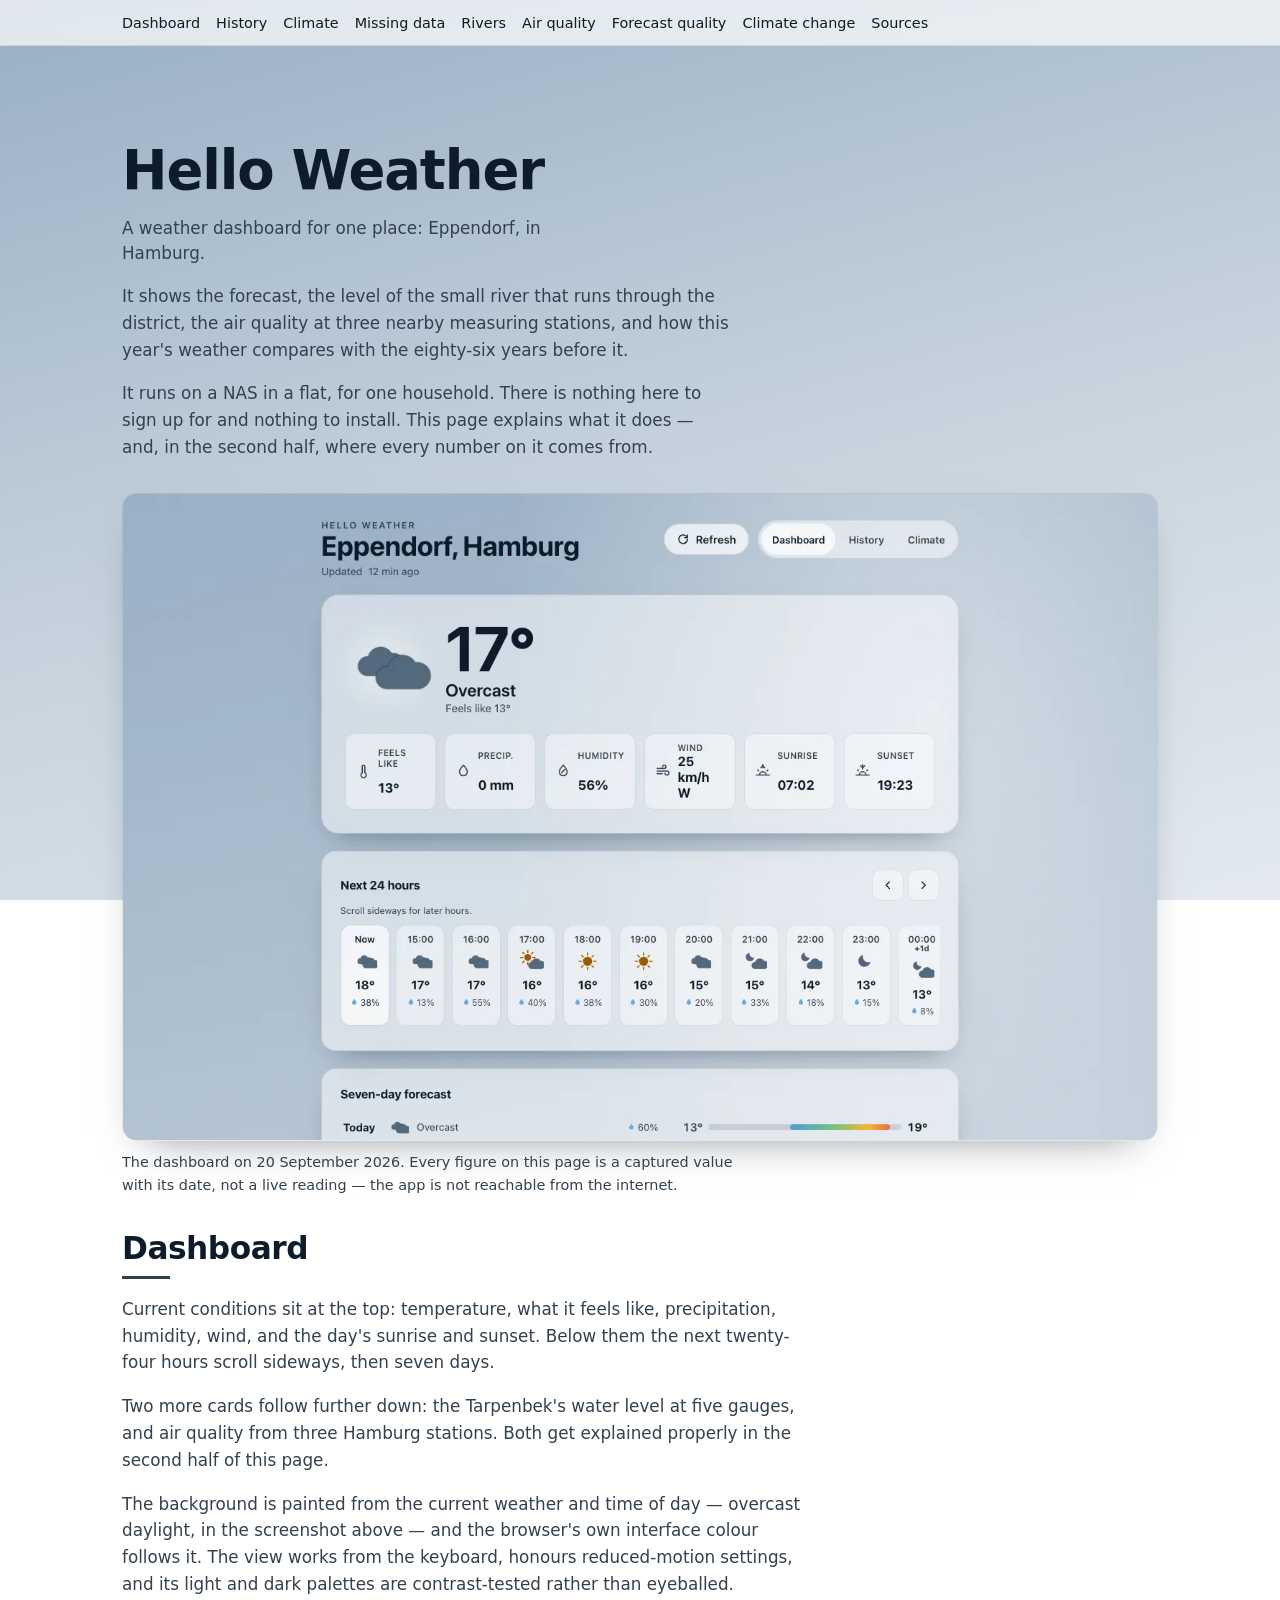
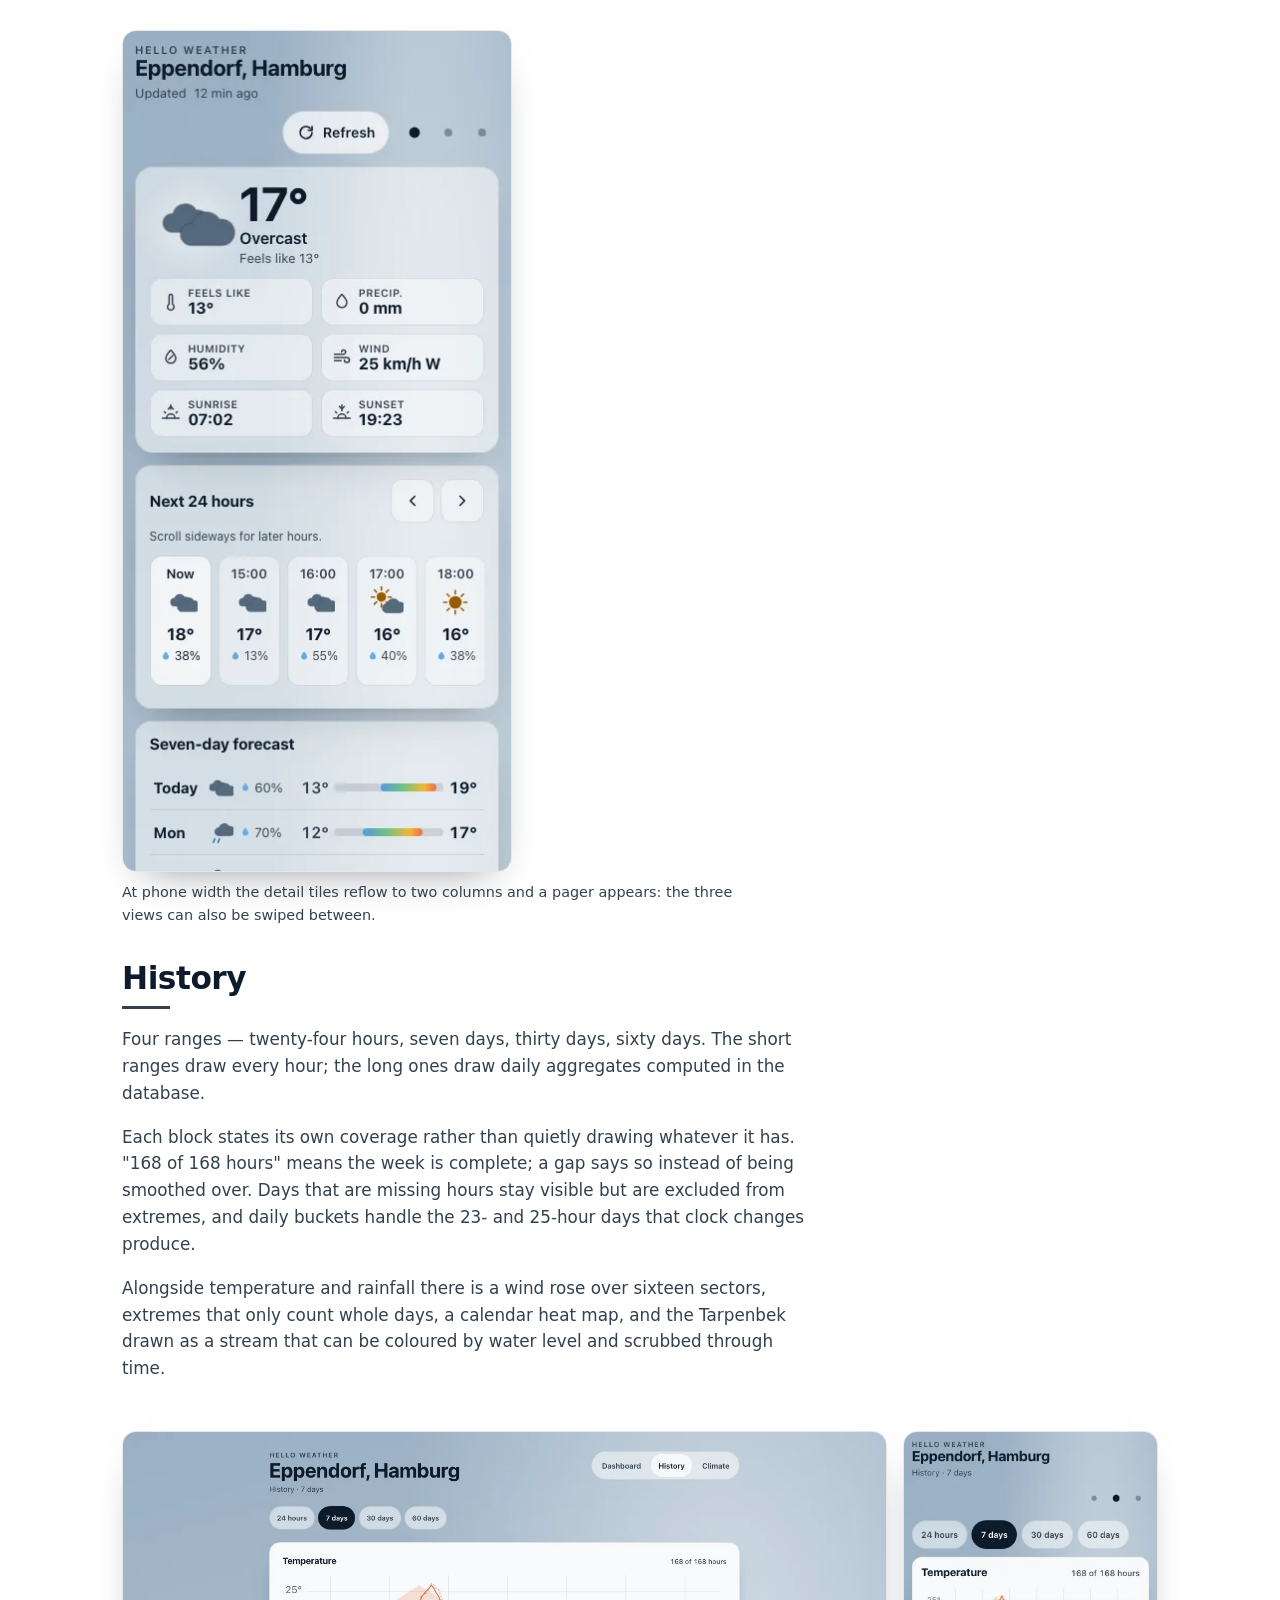
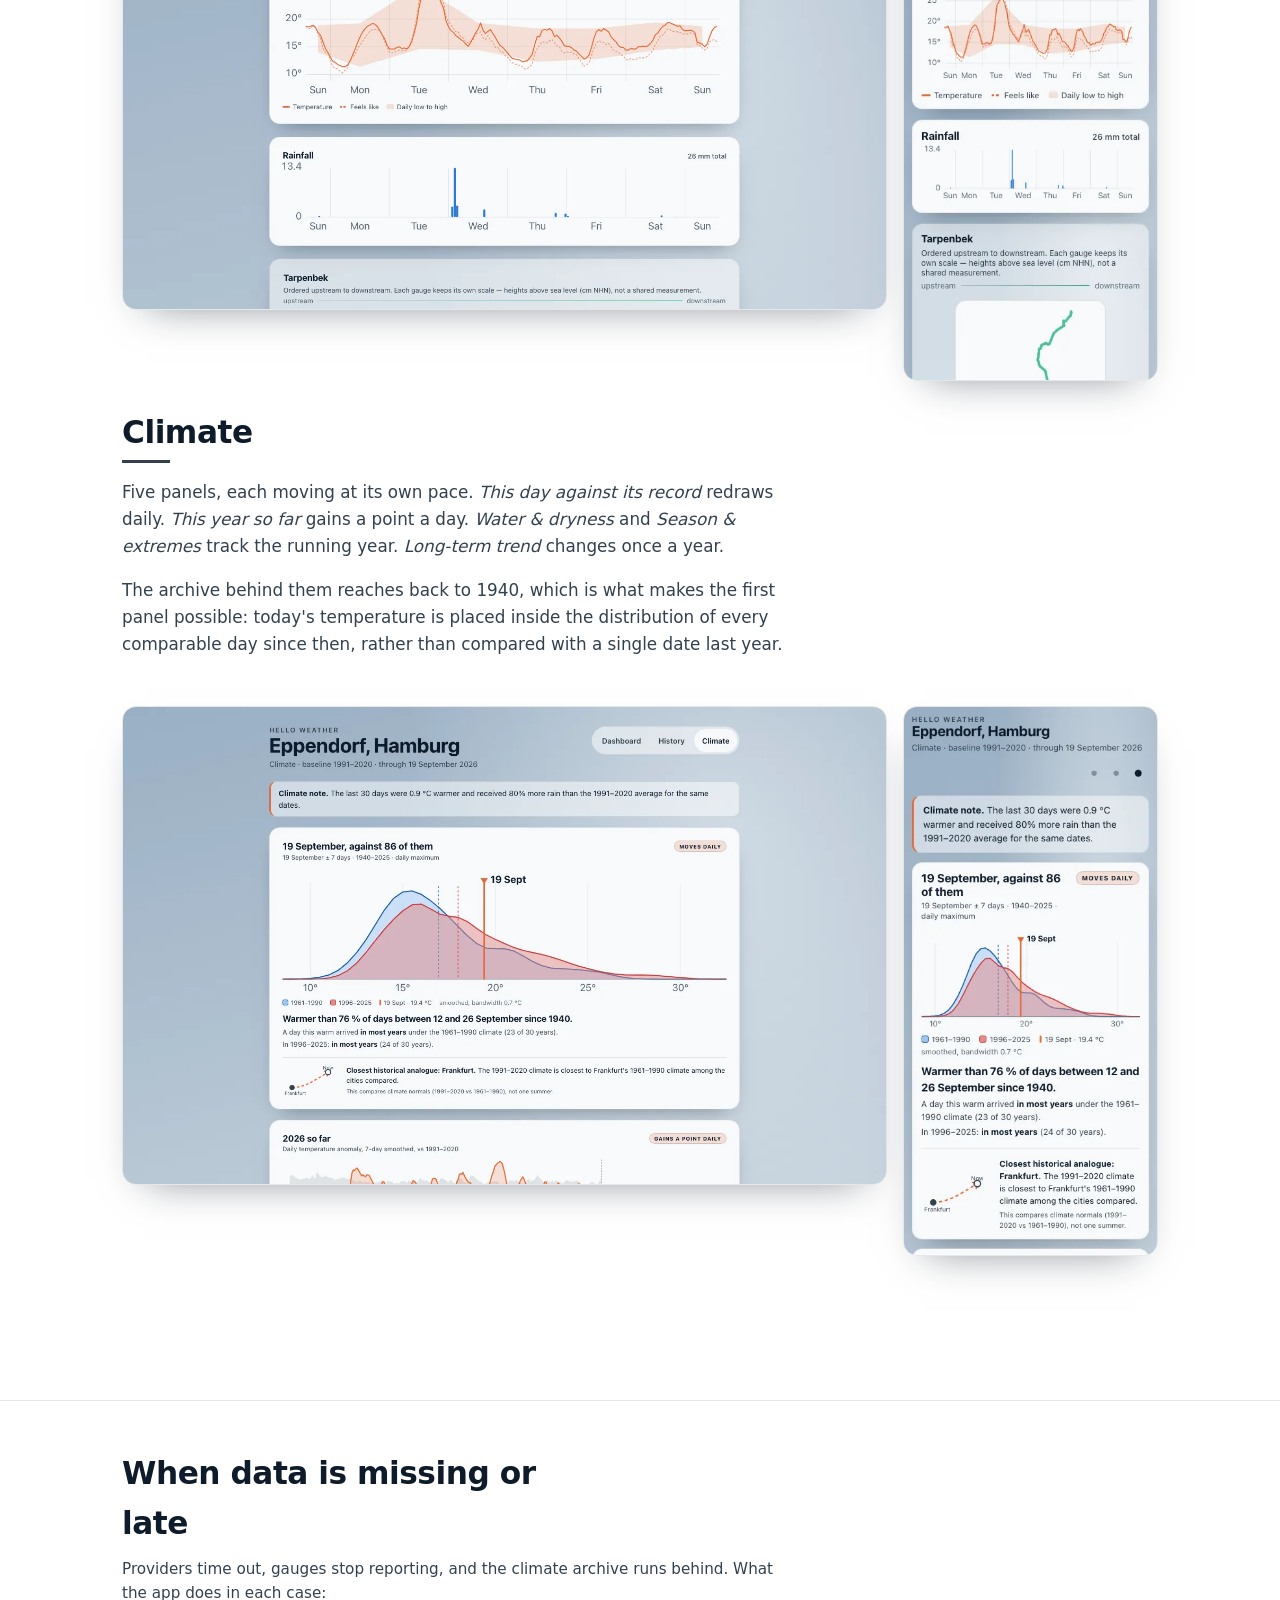
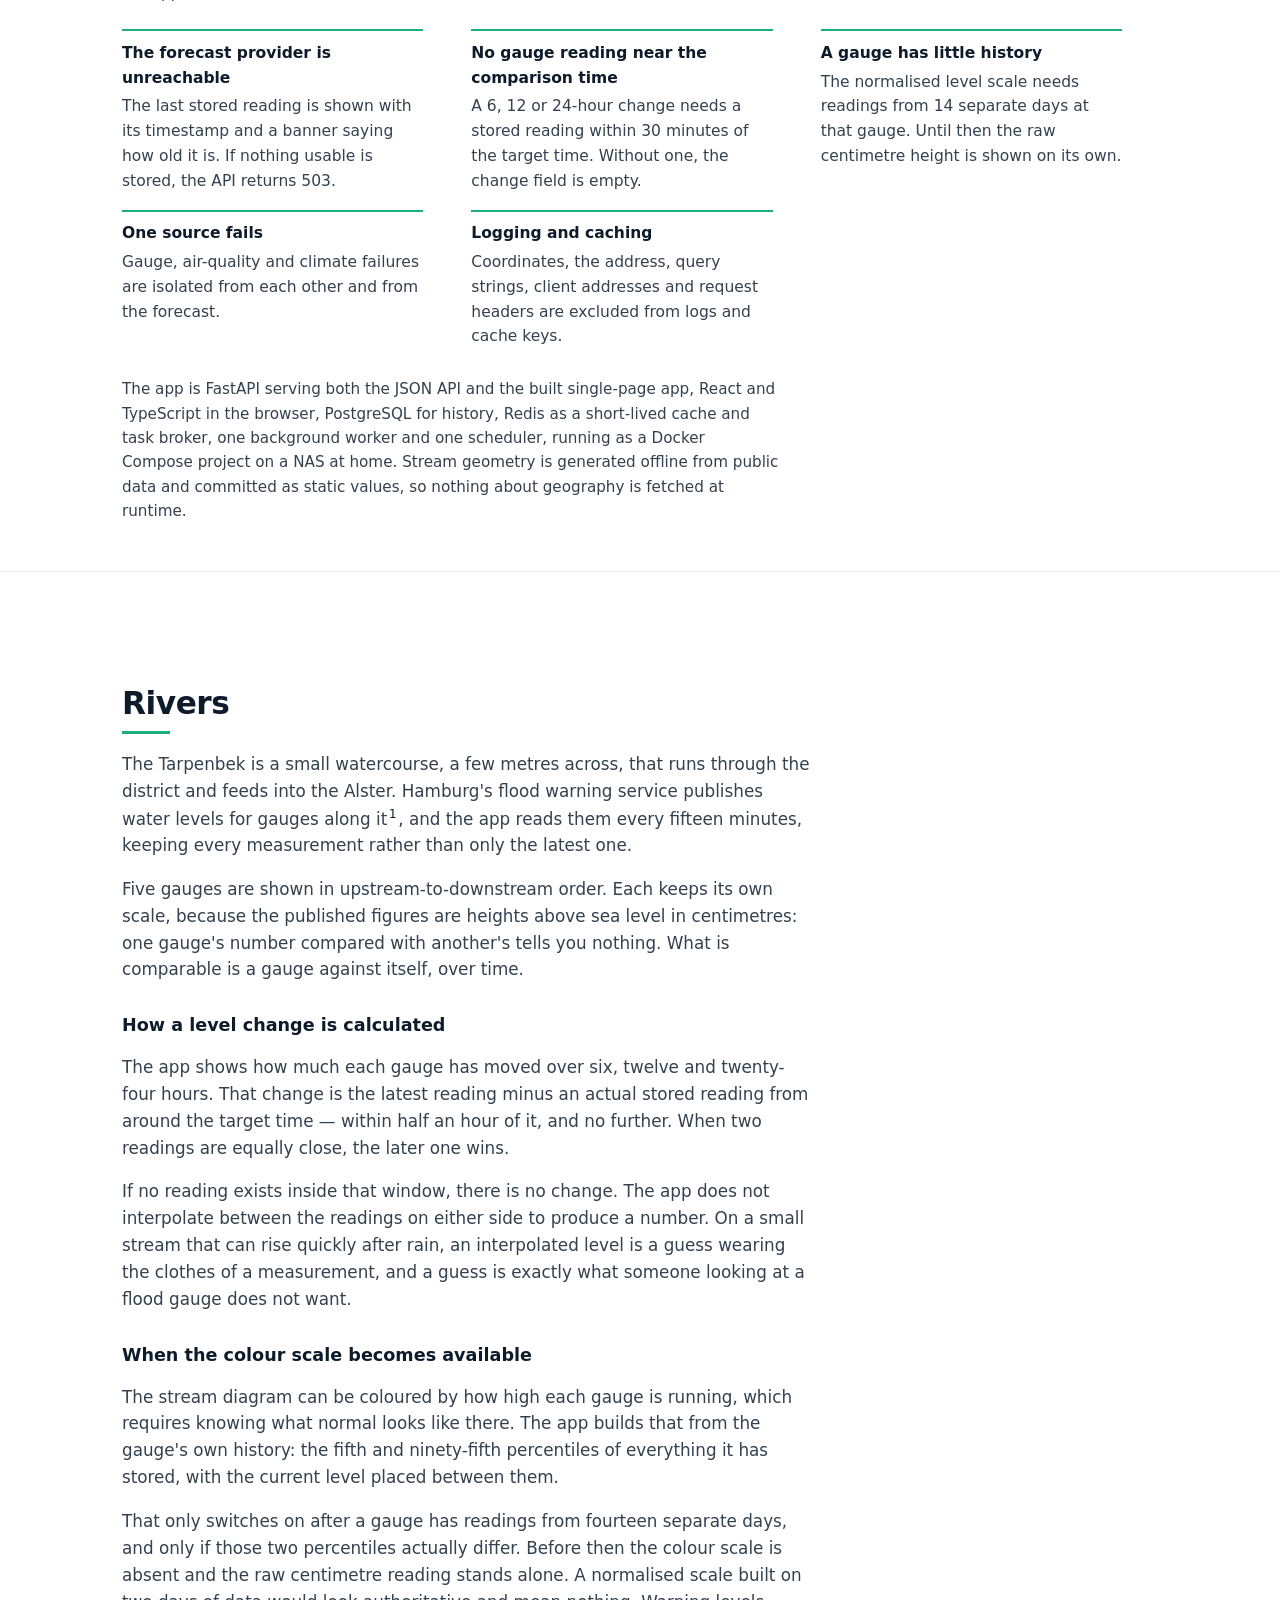
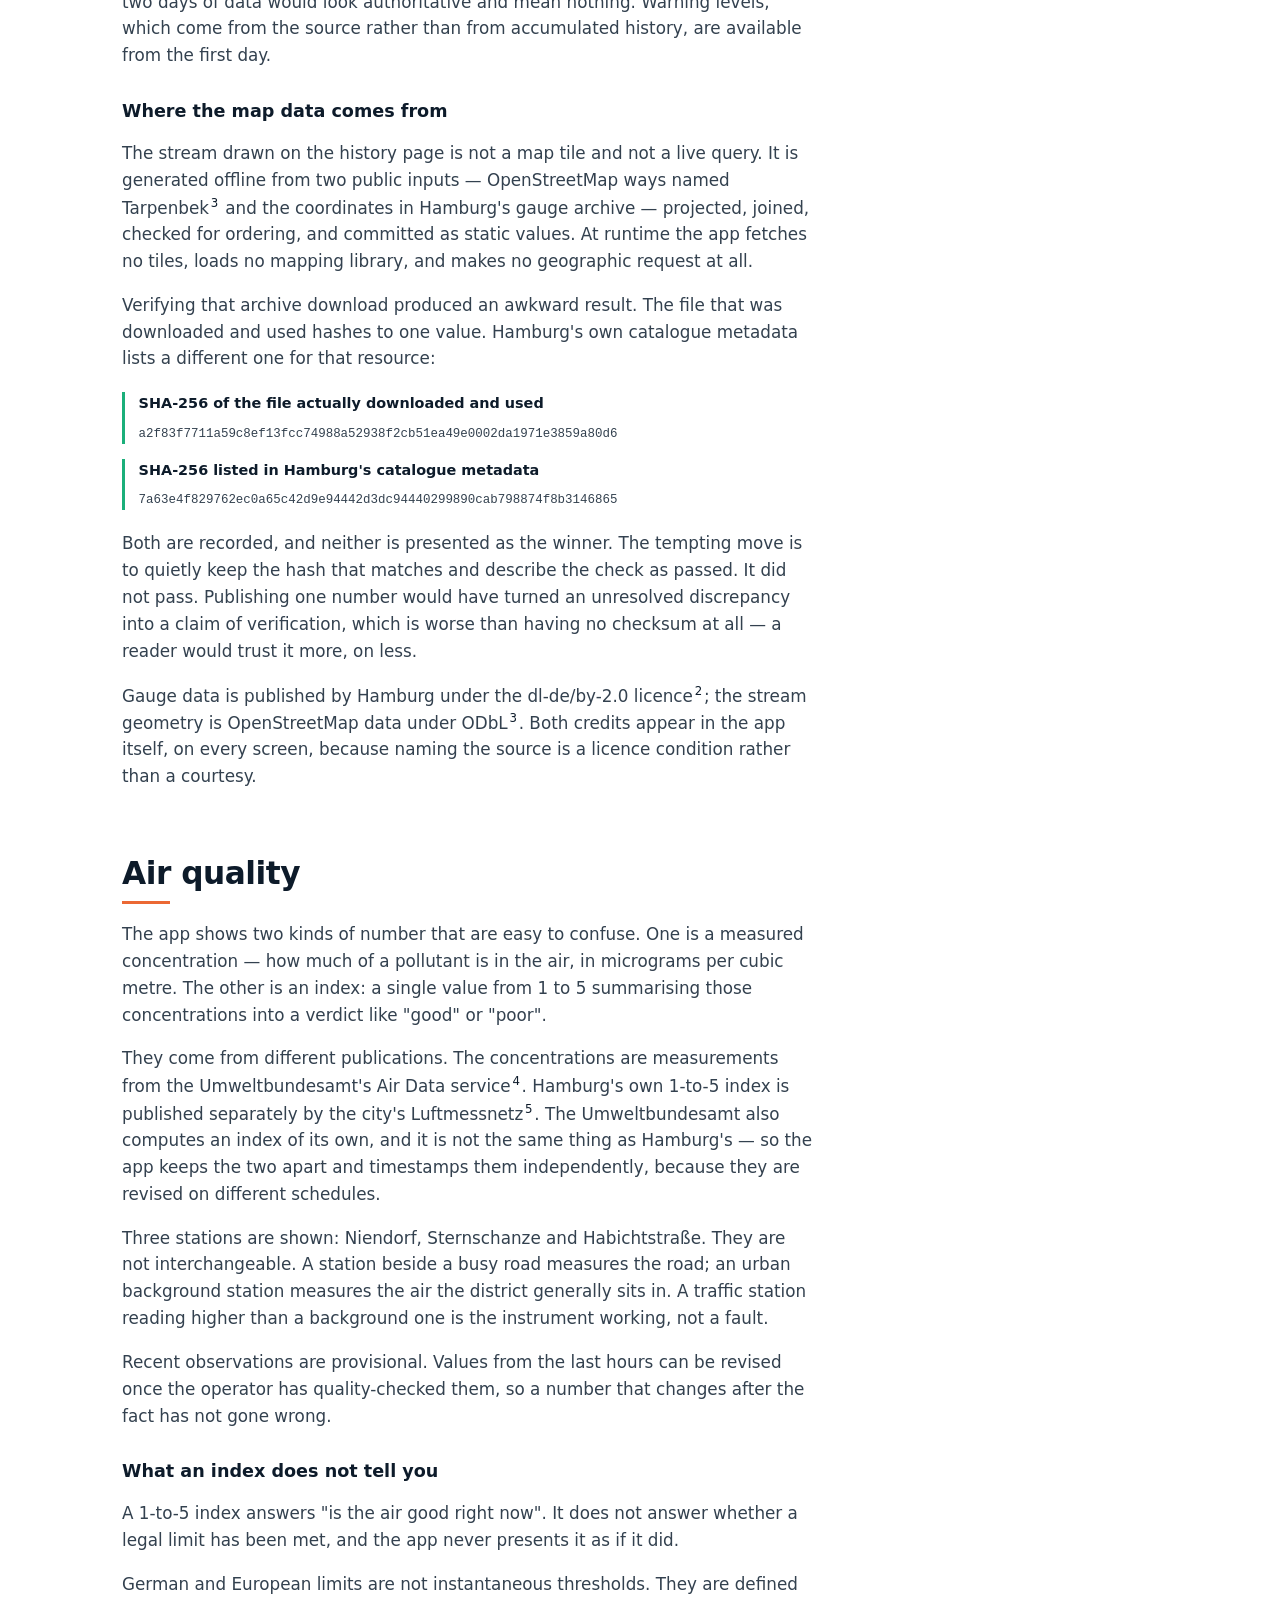
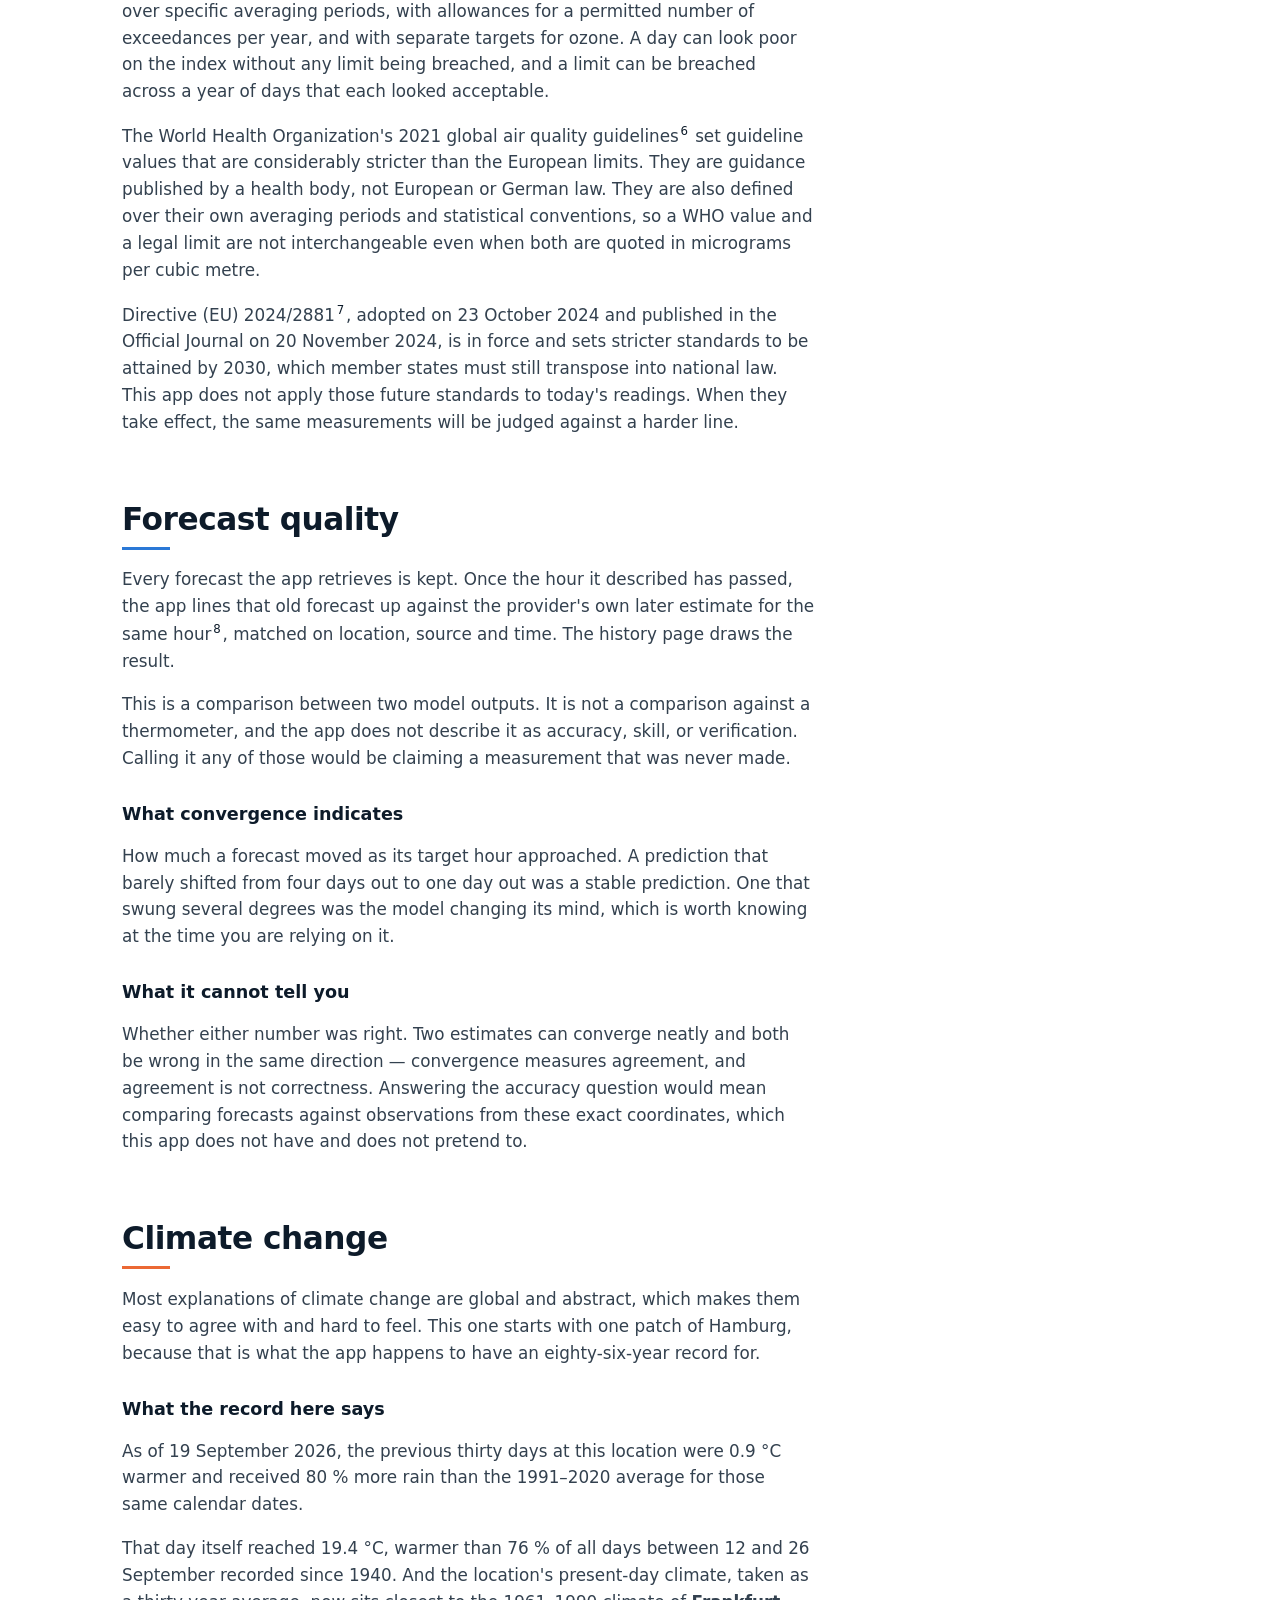
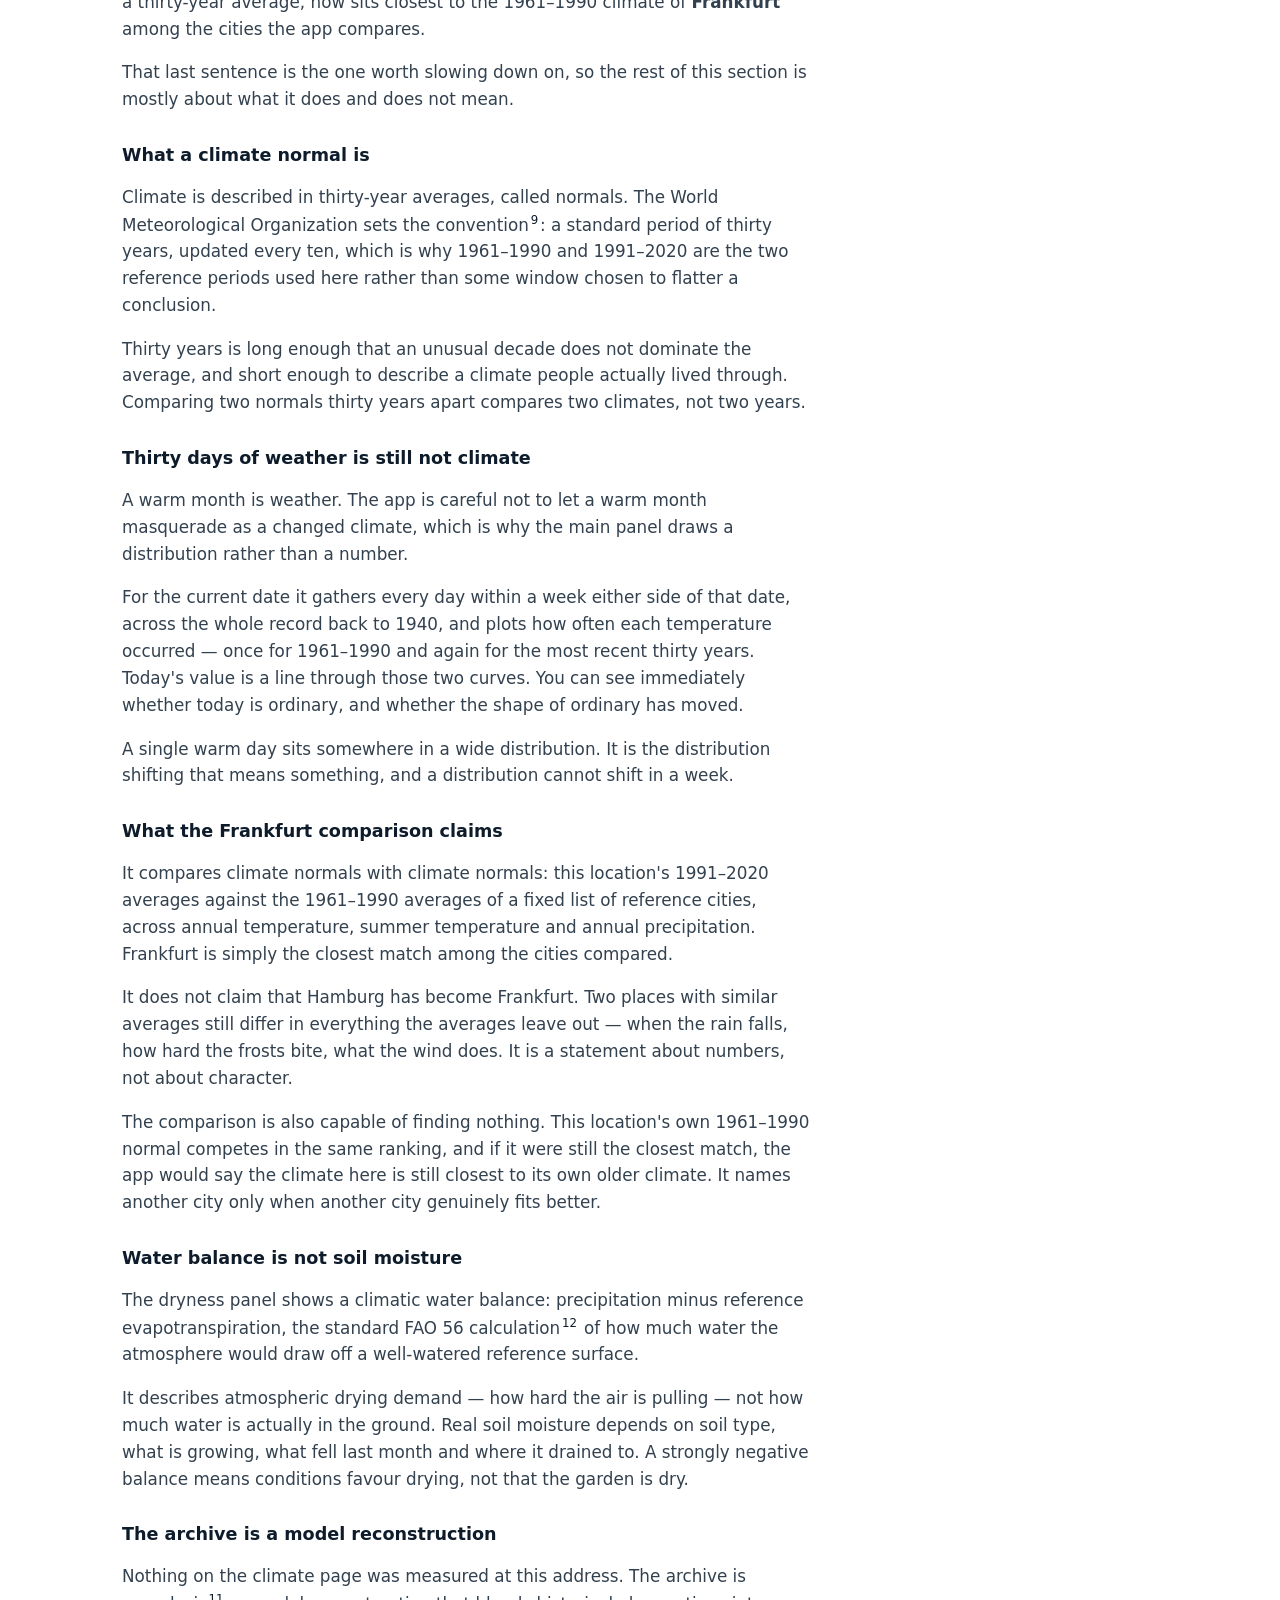
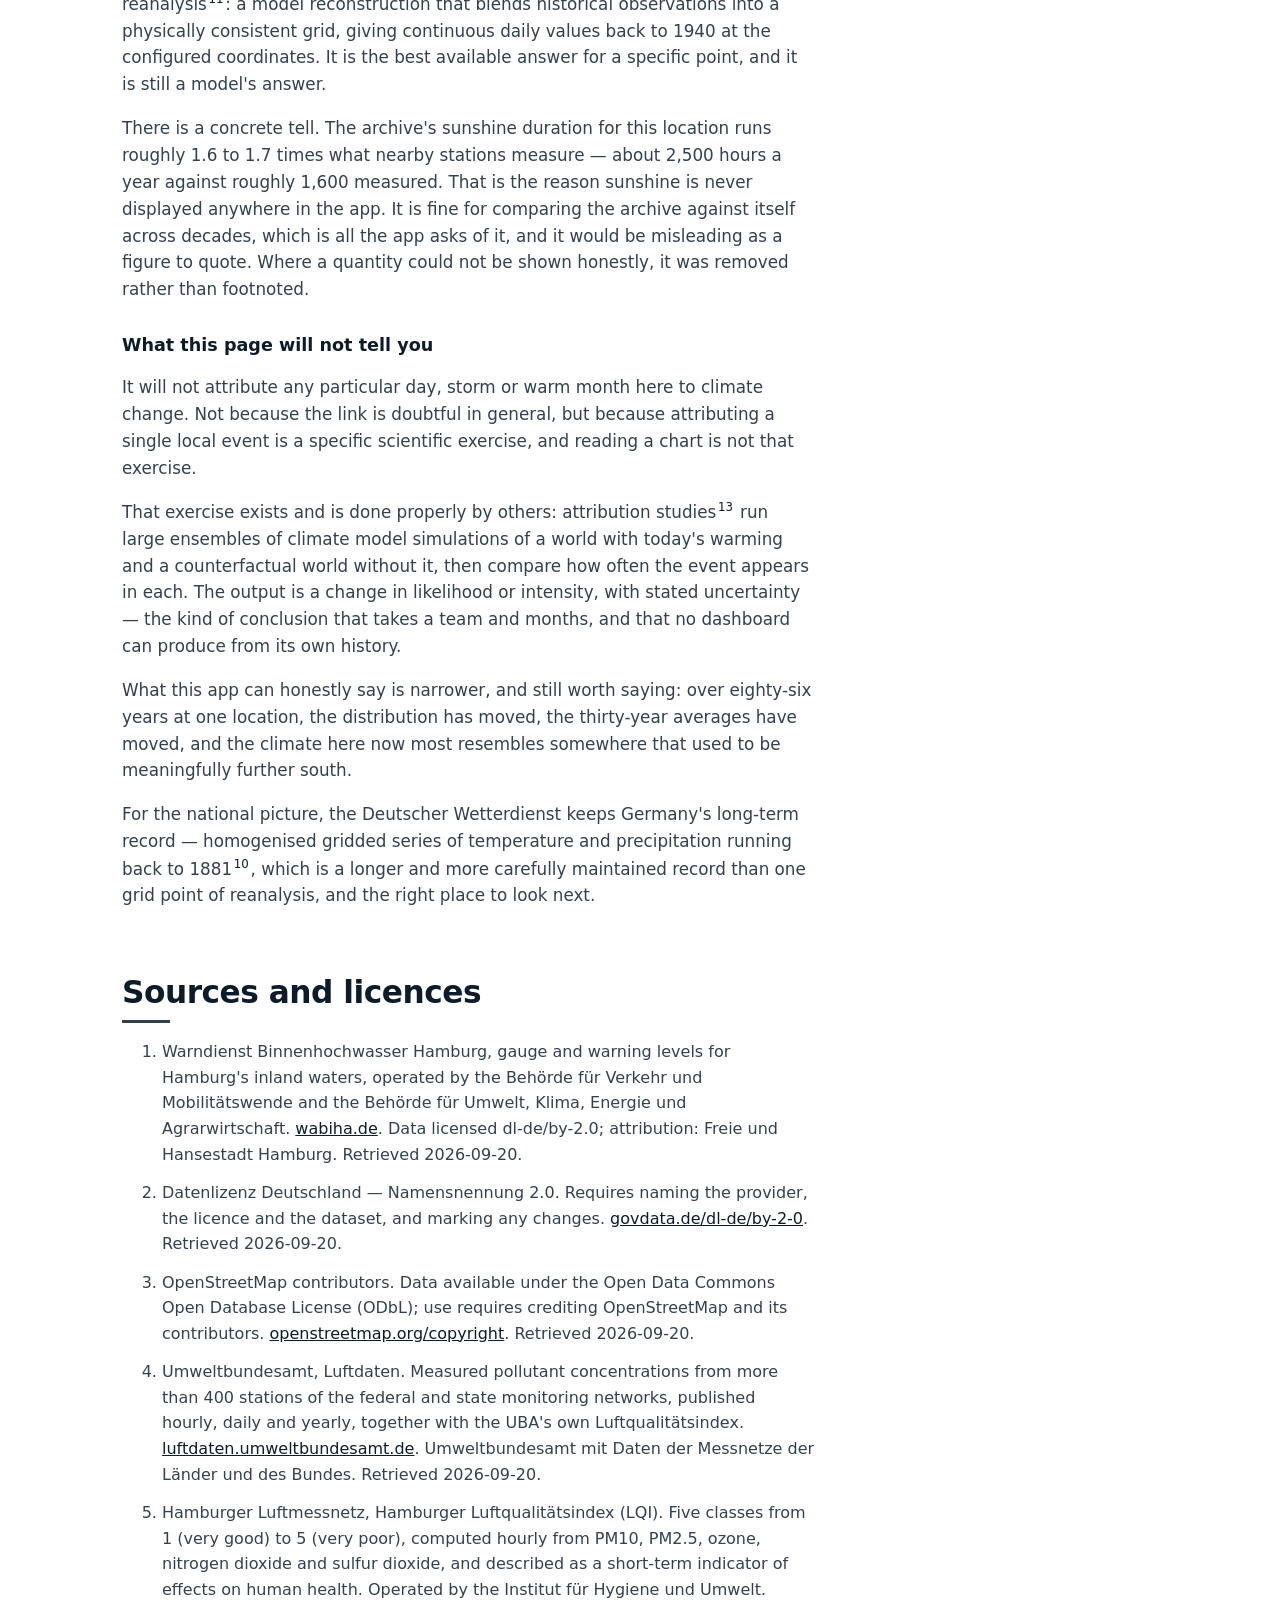
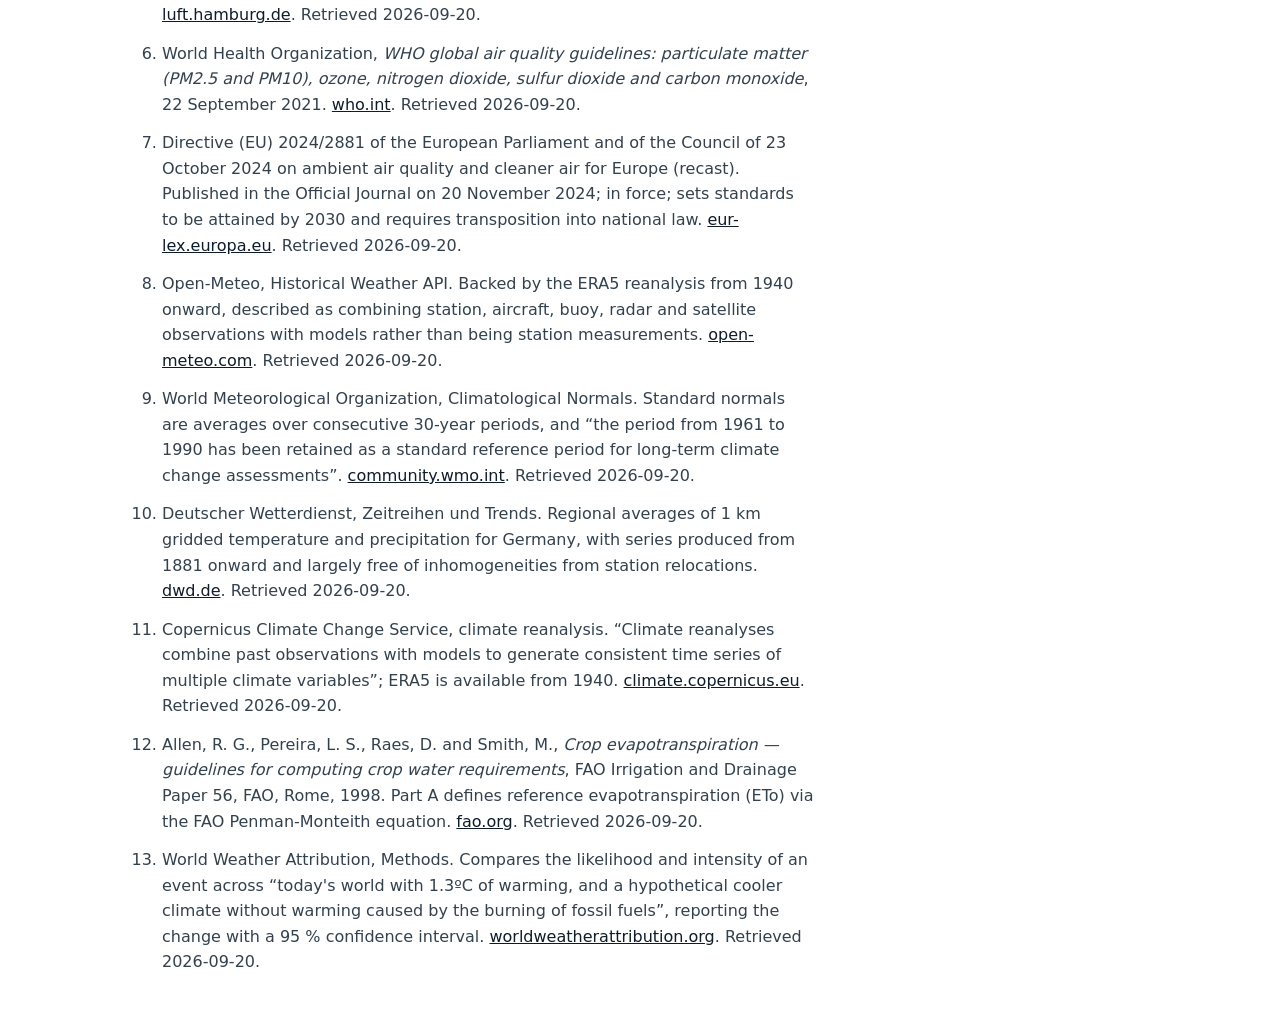
==== commit 9f8ac62a: "docs: rewrite the missing-data section in plain language The section led with a virtue claim and fiv" ====
--- a/index.html
+++ b/index.html
@@ -16,7 +16,7 @@
         <li><a href="#dashboard">Dashboard</a></li>
         <li><a href="#history">History</a></li>
         <li><a href="#climate">Climate</a></li>
-        <li><a href="#built">What it doesn't know</a></li>
+        <li><a href="#built">Missing data</a></li>
         <li><a href="#rivers">Rivers</a></li>
         <li><a href="#air-quality">Air quality</a></li>
         <li><a href="#forecast-quality">Forecast quality</a></li>
@@ -186,50 +186,48 @@
 
       <div class="band" id="built">
         <div class="inner">
-          <h2>Built to be honest about what it doesn't know</h2>
+          <h2>When data is missing or late</h2>
           <p class="divider-note">
-            Most of the work in this app went into the cases where data is
-            missing, late, or wrong. Those cases are visible rather than
-            papered over.
+            Providers time out, gauges stop reporting, and the climate archive
+            runs behind. What the app does in each case:
           </p>
           <ul class="knows">
             <li>
-              <b>Stale data says so.</b> If the provider is unreachable, the
-              last good reading is served with a banner explaining that it is
-              old and when it was taken. With nothing usable at all, the API
-              returns an error instead of a guess.
+              <b>The forecast provider is unreachable</b>
+              The last stored reading is shown with its timestamp and a banner
+              saying how old it is. If nothing usable is stored, the API
+              returns 503.
             </li>
             <li>
-              <b>A missing comparison stays missing.</b> River level changes are
-              measured against a real stored reading within half an hour of the
-              target time. If there isn't one, the change is empty — not
-              interpolated into something plausible.
+              <b>No gauge reading near the comparison time</b>
+              A 6, 12 or 24-hour change needs a stored reading within 30
+              minutes of the target time. Without one, the change field is
+              empty.
             </li>
             <li>
-              <b>Scales wait until they mean something.</b> Water levels are
-              only shown on a normalised scale once a gauge has fourteen
-              separate days of history. Until then the raw centimetre reading
-              stands on its own.
+              <b>A gauge has little history</b>
+              The normalised level scale needs readings from 14 separate days
+              at that gauge. Until then the raw centimetre height is shown on
+              its own.
             </li>
             <li>
-              <b>One failure stays one failure.</b> A broken river gauge does
-              not stale the forecast, and a climate sync failure does not touch
-              current weather. Each source fails on its own.
+              <b>One source fails</b>
+              Gauge, air-quality and climate failures are isolated from each
+              other and from the forecast.
             </li>
             <li>
-              <b>The location stays private.</b> Coordinates, the address, query
-              strings, client addresses and request headers never reach the
-              logs or the cache keys. The public label is the district name, and
-              that is all.
+              <b>Logging and caching</b>
+              Coordinates, the address, query strings, client addresses and
+              request headers are excluded from logs and cache keys.
             </li>
           </ul>
           <p class="divider-note" style="margin-top: 1.75rem">
-            Underneath: FastAPI serving both the JSON API and the built
-            single-page app, React and TypeScript in the browser, PostgreSQL for
-            history, Redis as a short-lived cache and task broker, one
-            background worker and one scheduler, all as a Docker Compose project
-            on a NAS at home. The stream geometry is generated offline from
-            public data and checked in as static values, so nothing about
+            The app is FastAPI serving both the JSON API and the built
+            single-page app, React and TypeScript in the browser, PostgreSQL
+            for history, Redis as a short-lived cache and task broker, one
+            background worker and one scheduler, running as a Docker Compose
+            project on a NAS at home. Stream geometry is generated offline from
+            public data and committed as static values, so nothing about
             geography is fetched at runtime.
           </p>
         </div>
@@ -255,7 +253,7 @@
             over time.
           </p>
 
-          <h3>Why a change is a real measurement, or nothing</h3>
+          <h3>How a level change is calculated</h3>
           <p>
             The app shows how much each gauge has moved over six, twelve and
             twenty-four hours. That change is the latest reading minus an
@@ -272,7 +270,7 @@
             flood gauge does not want.
           </p>
 
-          <h3>Why the colour scale arrives late</h3>
+          <h3>When the colour scale becomes available</h3>
           <p>
             The stream diagram can be coloured by how high each gauge is
             running, which requires knowing what normal looks like there. The
@@ -290,7 +288,7 @@
             available from the first day.
           </p>
 
-          <h3>Where the map comes from, hashes and all</h3>
+          <h3>Where the map data comes from</h3>
           <p>
             The stream drawn on the history page is not a map tile and not a
             live query. It is generated offline from two public inputs —
@@ -419,7 +417,7 @@
             be claiming a measurement that was never made.
           </p>
 
-          <h3>What it does show</h3>
+          <h3>What convergence indicates</h3>
           <p>
             How much a forecast moved as its target hour approached. A
             prediction that barely shifted from four days out to one day out
@@ -428,7 +426,7 @@
             are relying on it.
           </p>
 
-          <h3>What it cannot show</h3>
+          <h3>What it cannot tell you</h3>
           <p>
             Whether either number was right. Two estimates can converge
             neatly and both be wrong in the same direction — convergence
@@ -541,7 +539,7 @@
             conditions favour drying, not that the garden is dry.
           </p>
 
-          <h3>These are model estimates, not the garden thermometer</h3>
+          <h3>The archive is a model reconstruction</h3>
           <p>
             Nothing on the climate page was measured at this address. The
             archive is reanalysis<a class="cite" href="#src-11">11</a>: a model
--- a/assets/site.css
+++ b/assets/site.css
@@ -249,7 +249,7 @@
   padding-top: 0.6rem;
   font-size: 0.97rem;
 }
-.knows b { color: var(--text); font-weight: 650; display: block; }
+.knows b { color: var(--text); font-weight: 650; display: block; margin-bottom: 0.25rem; }
 
 /* Two hashes as equals. Neither is struck through, because neither was
    shown to be wrong. */
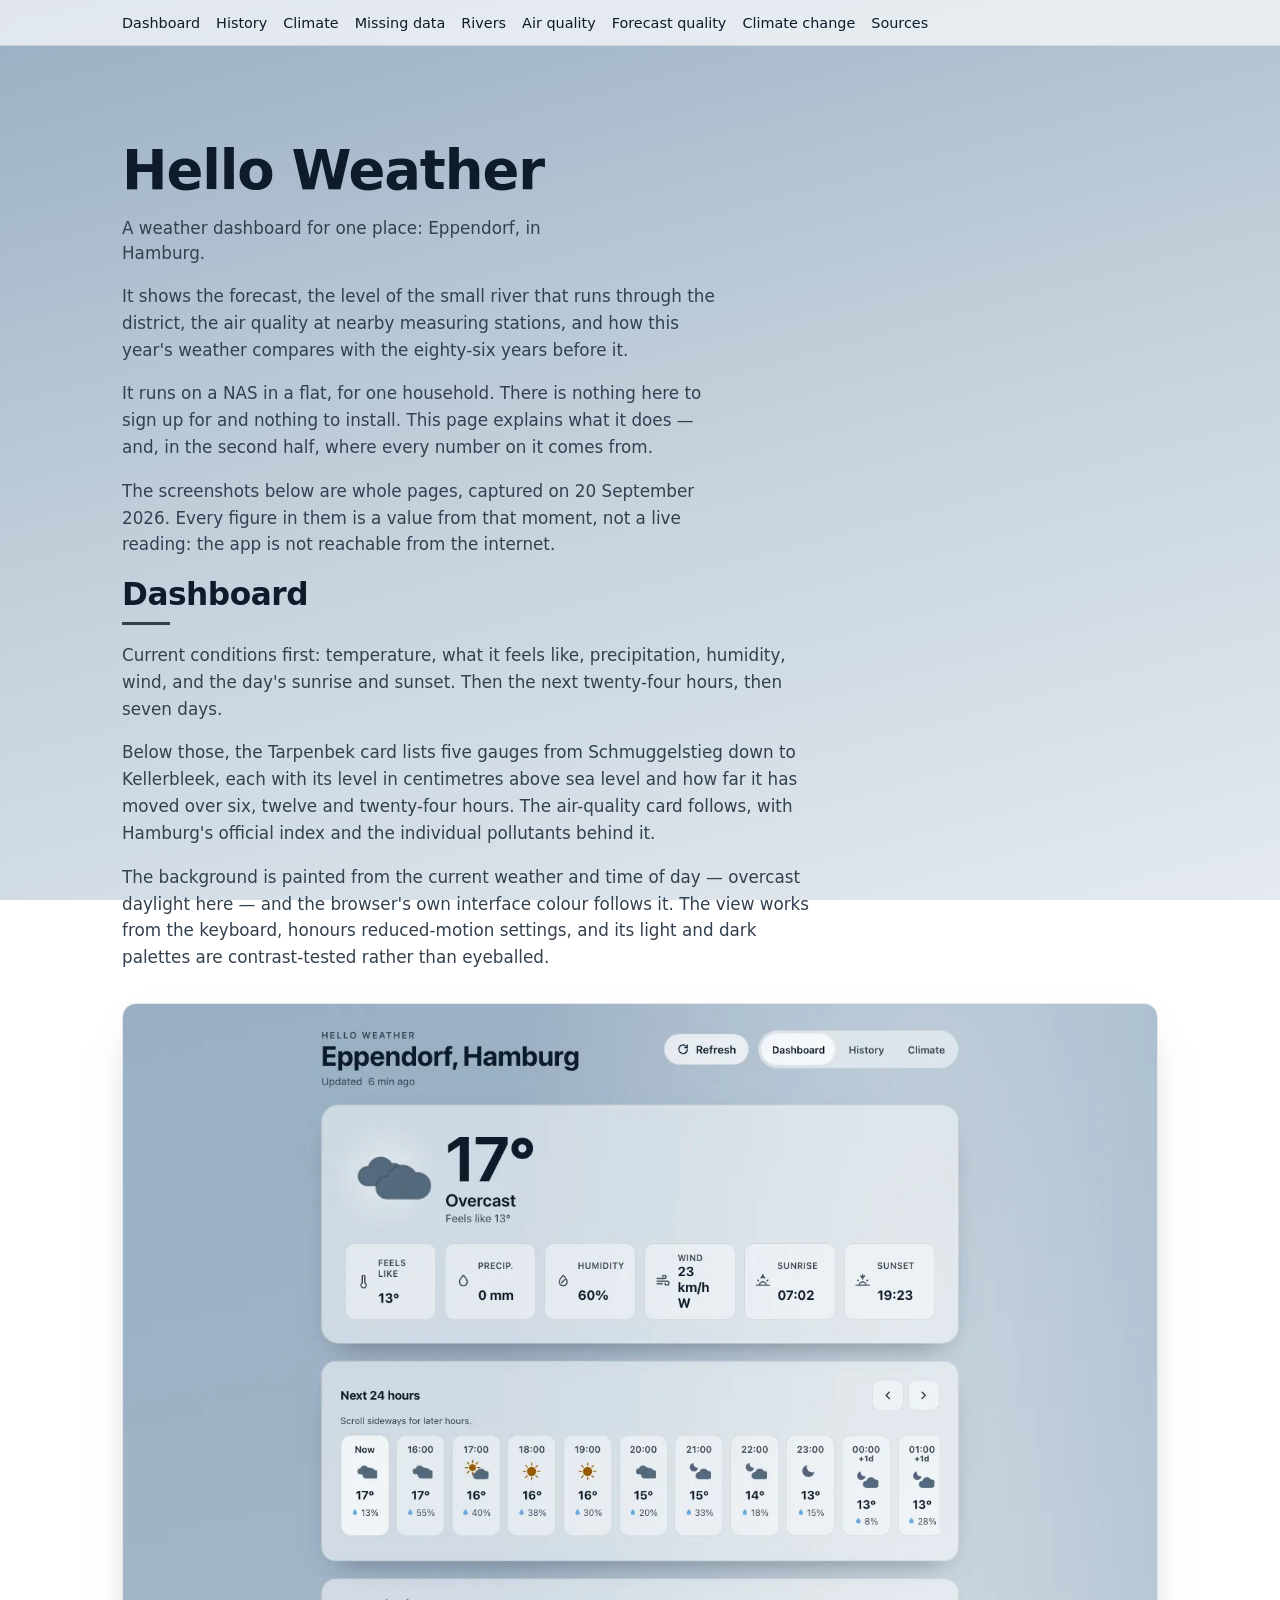
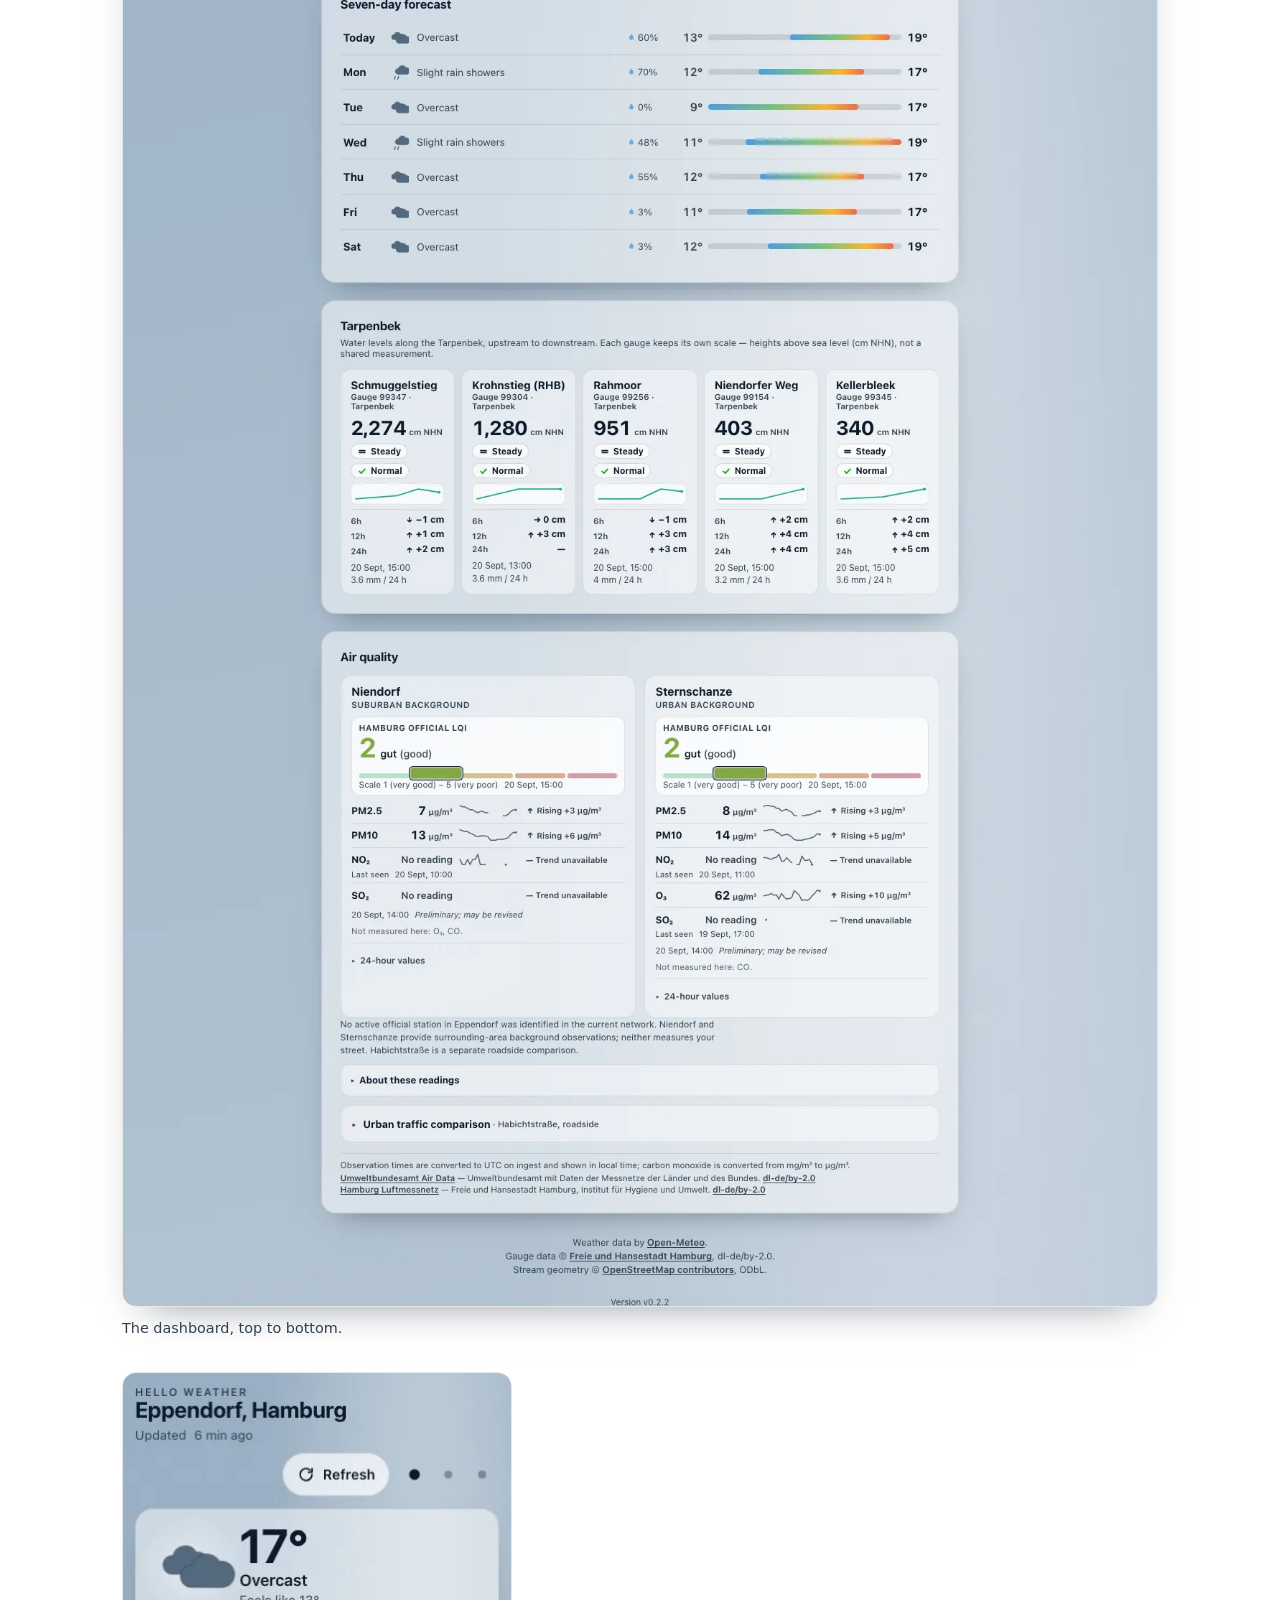
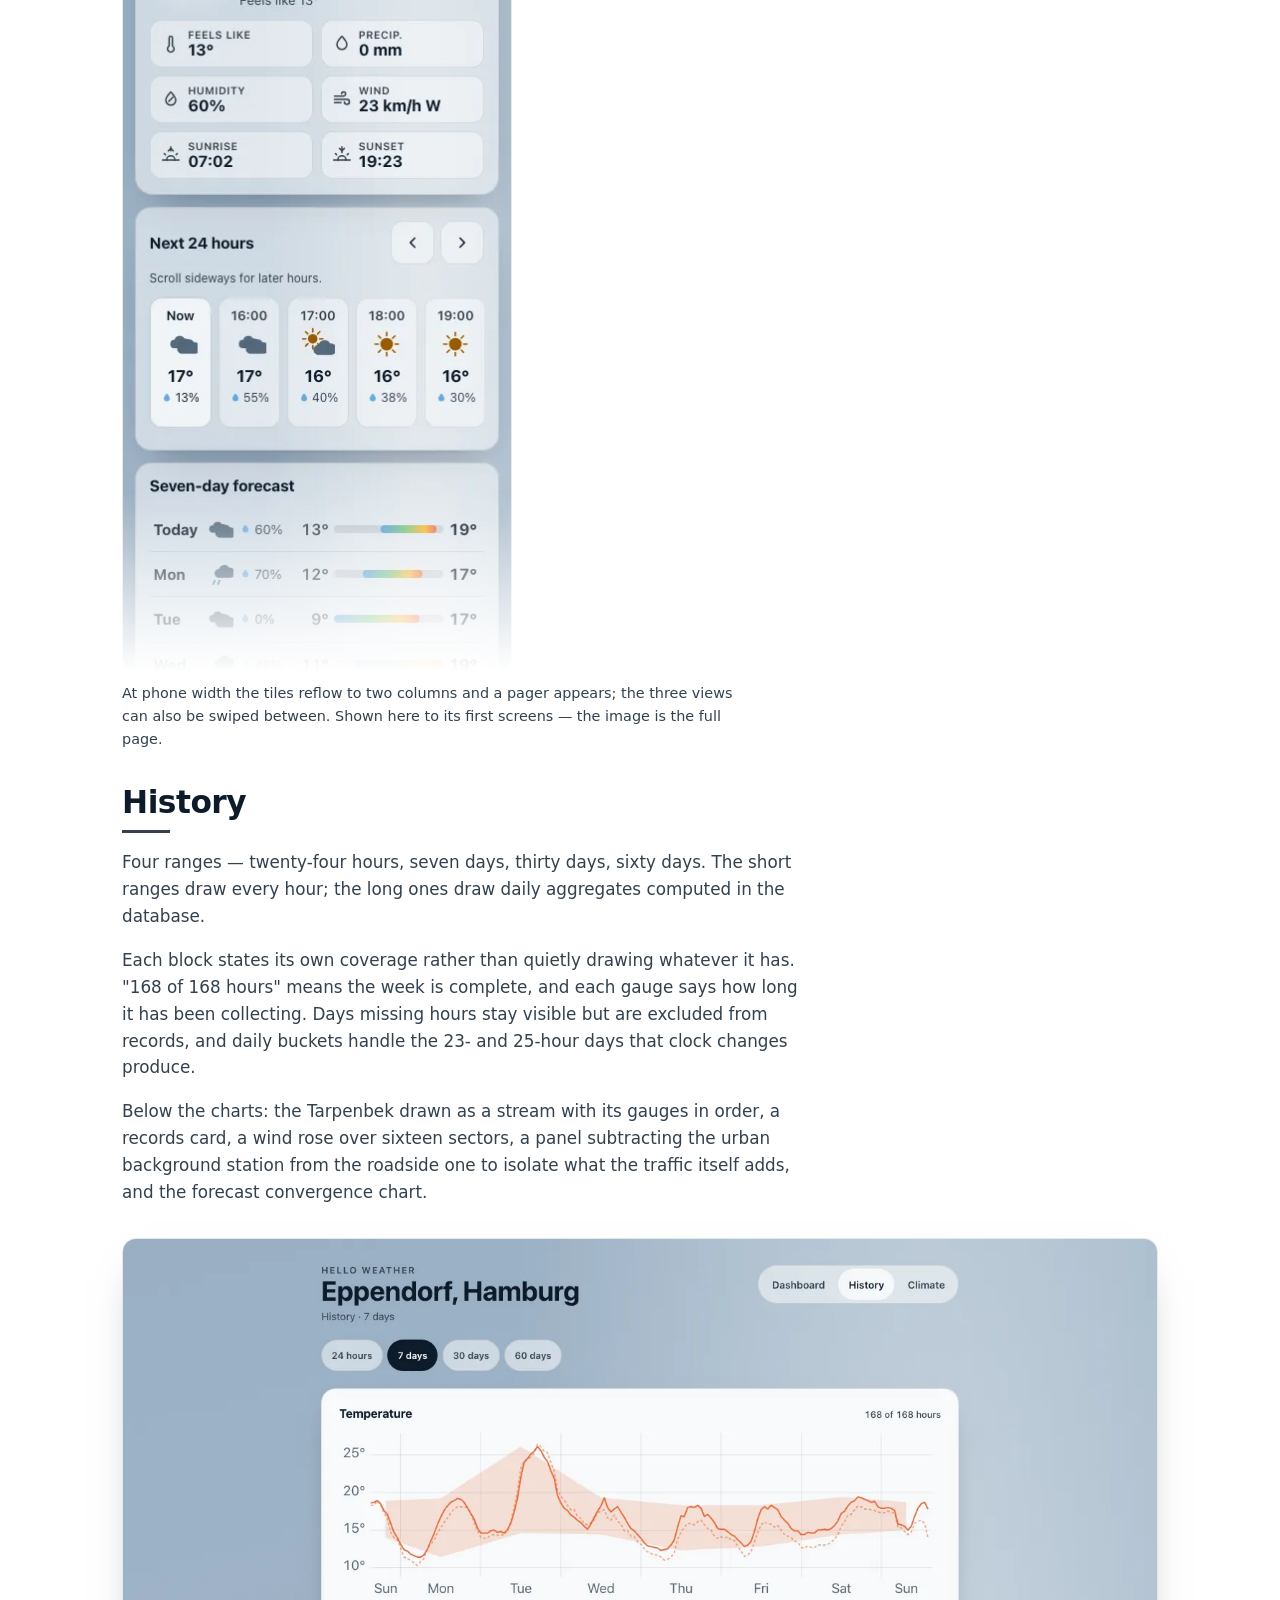
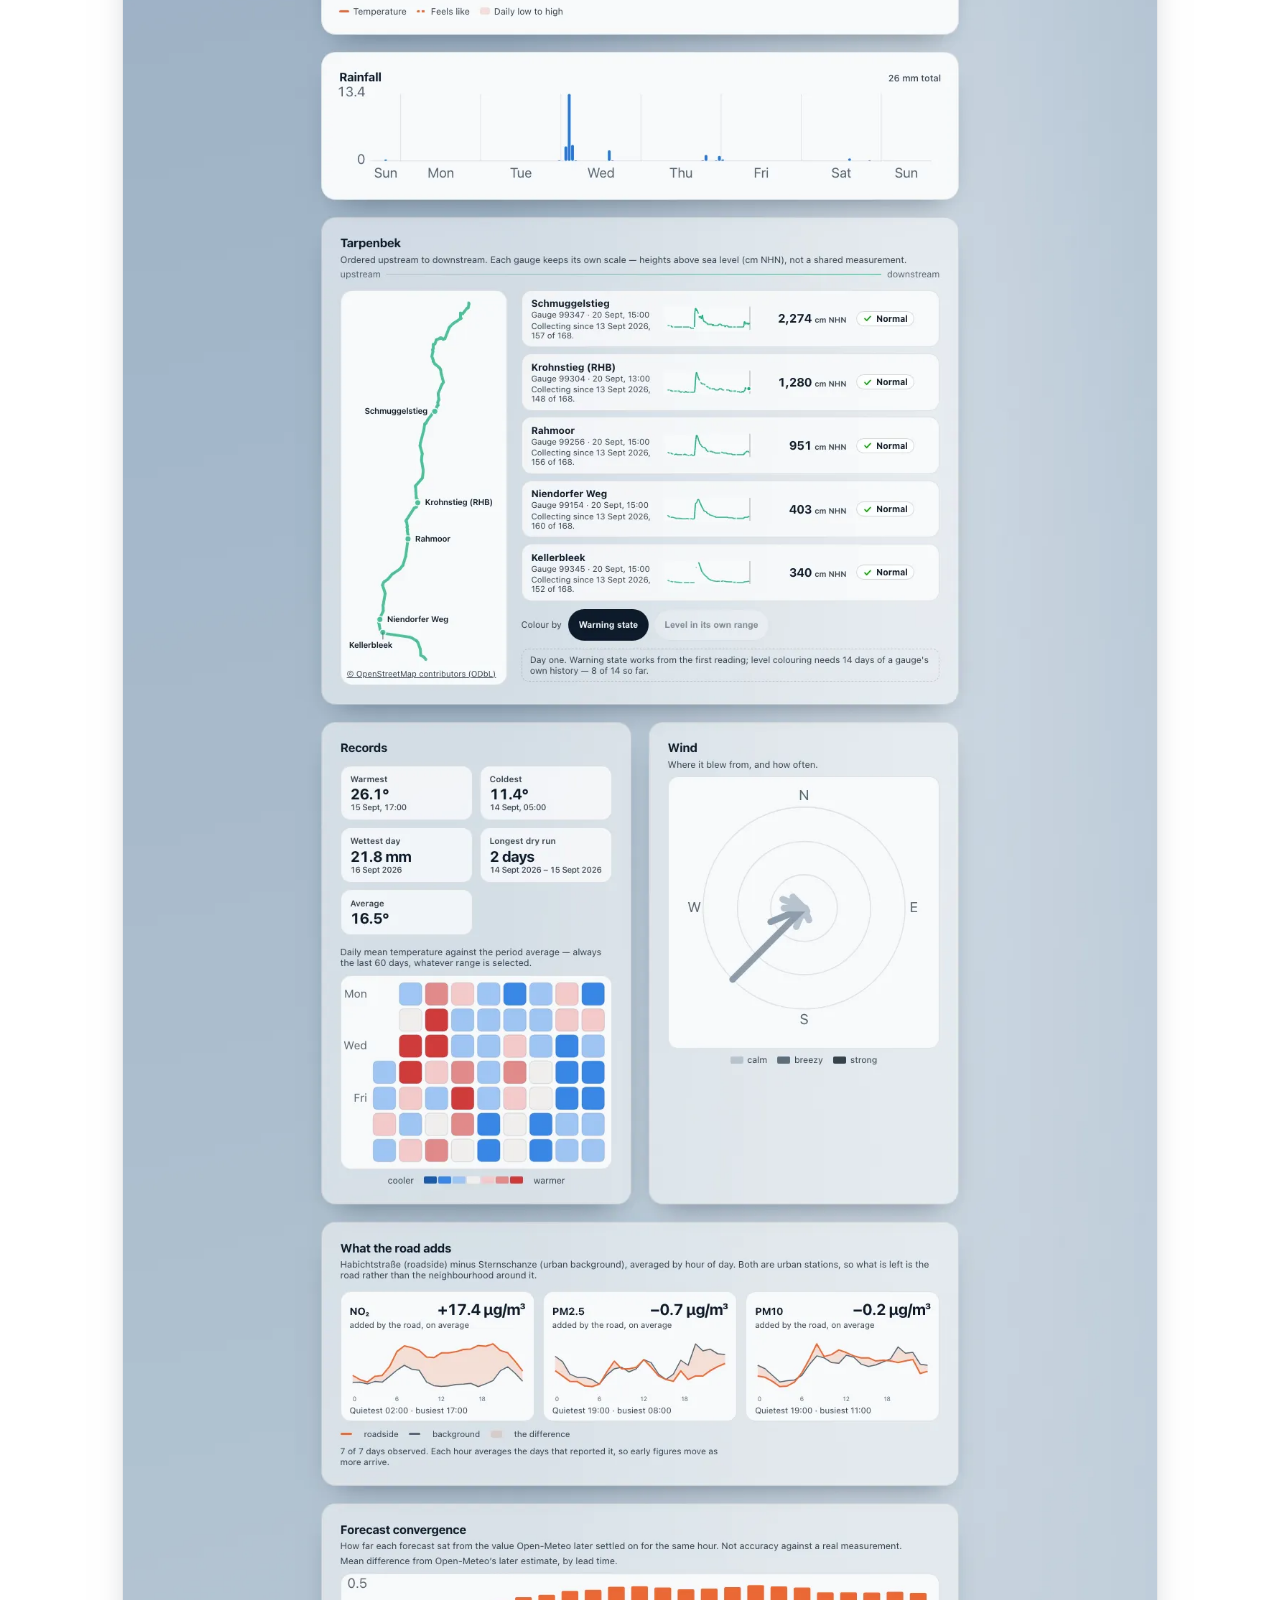
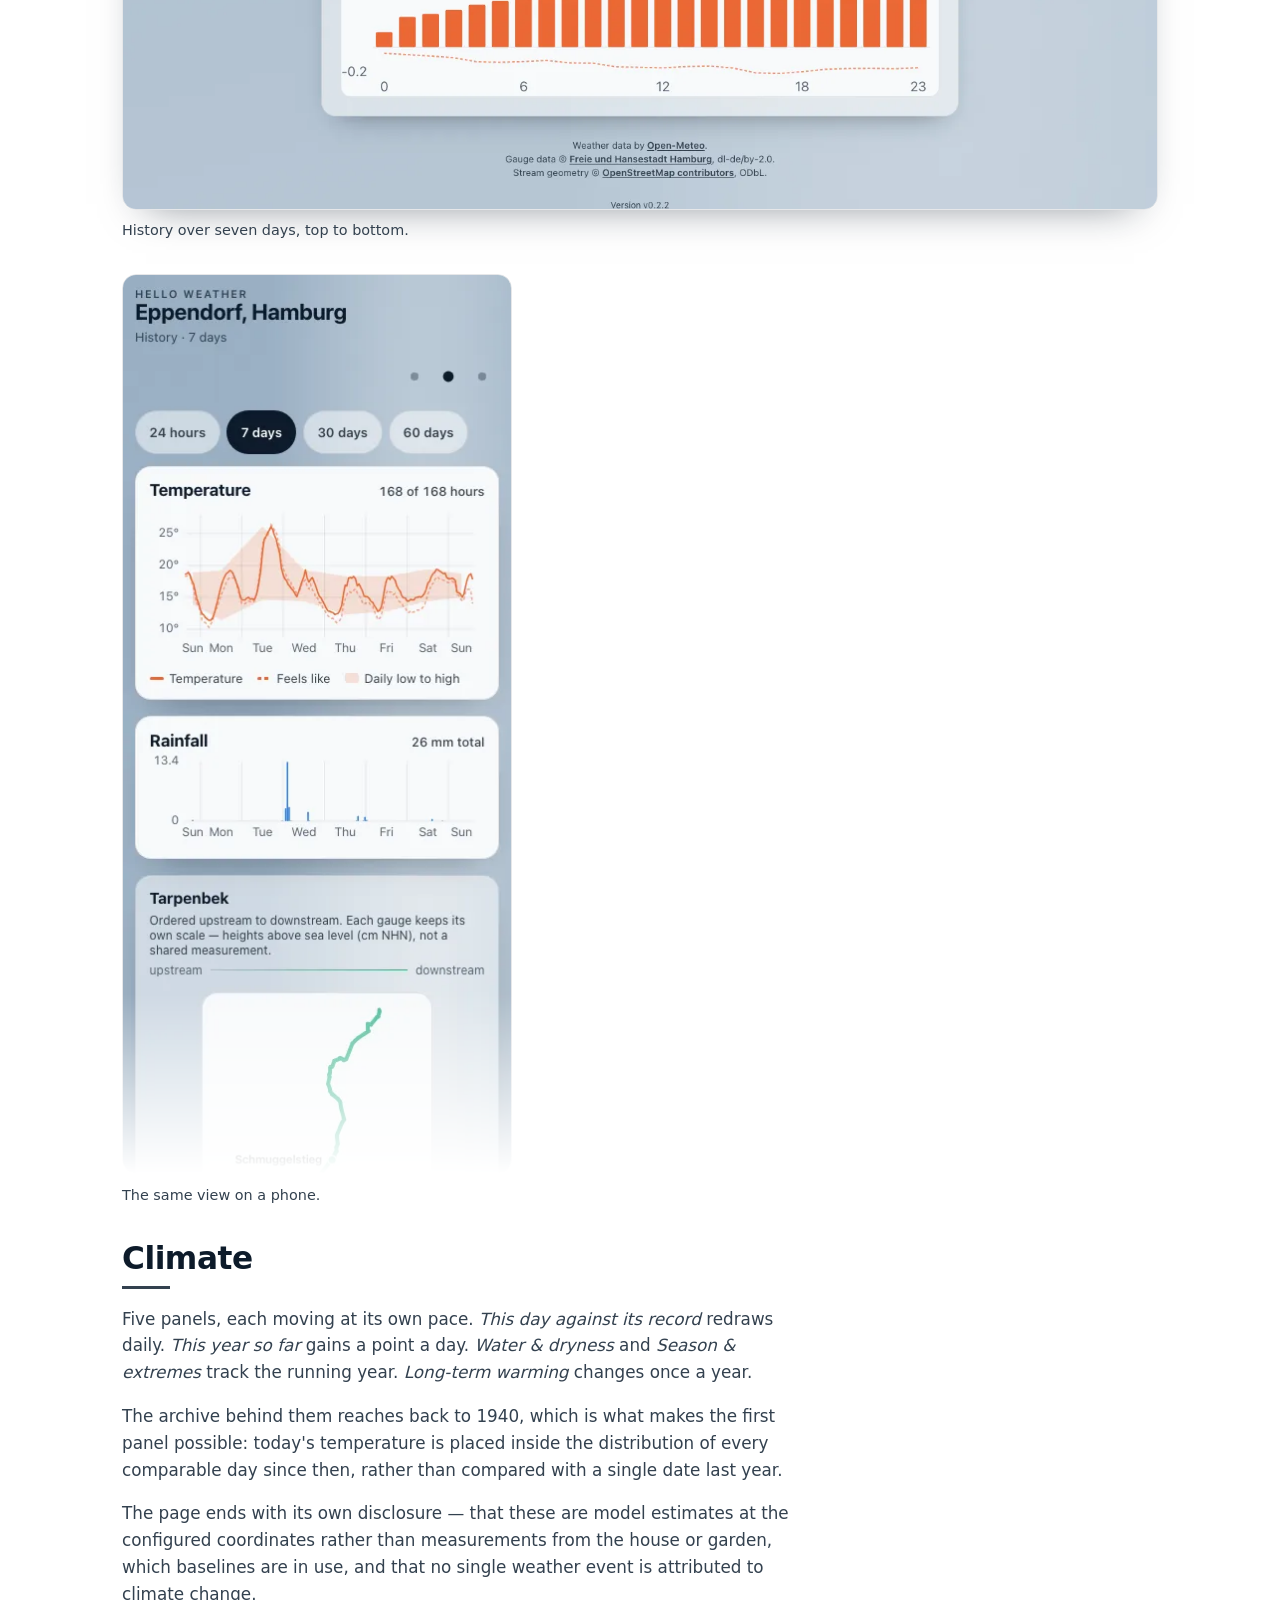
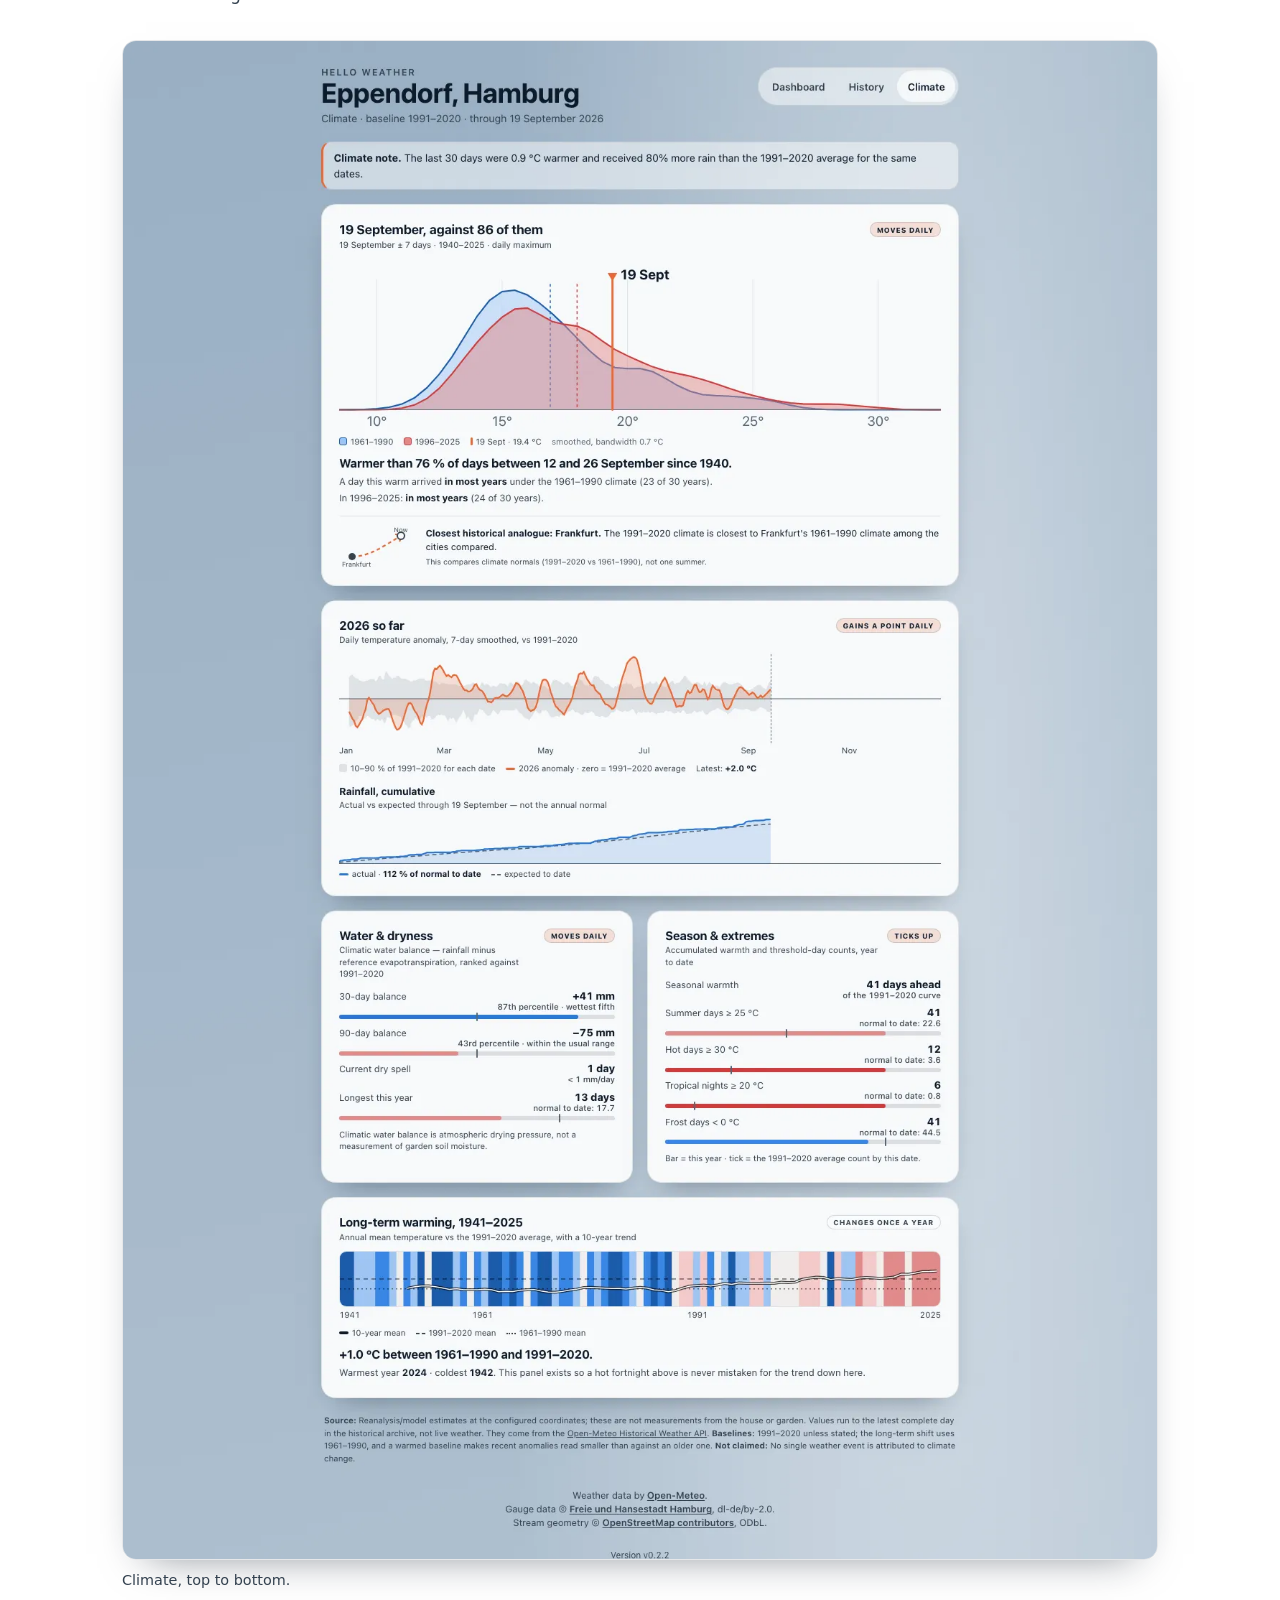
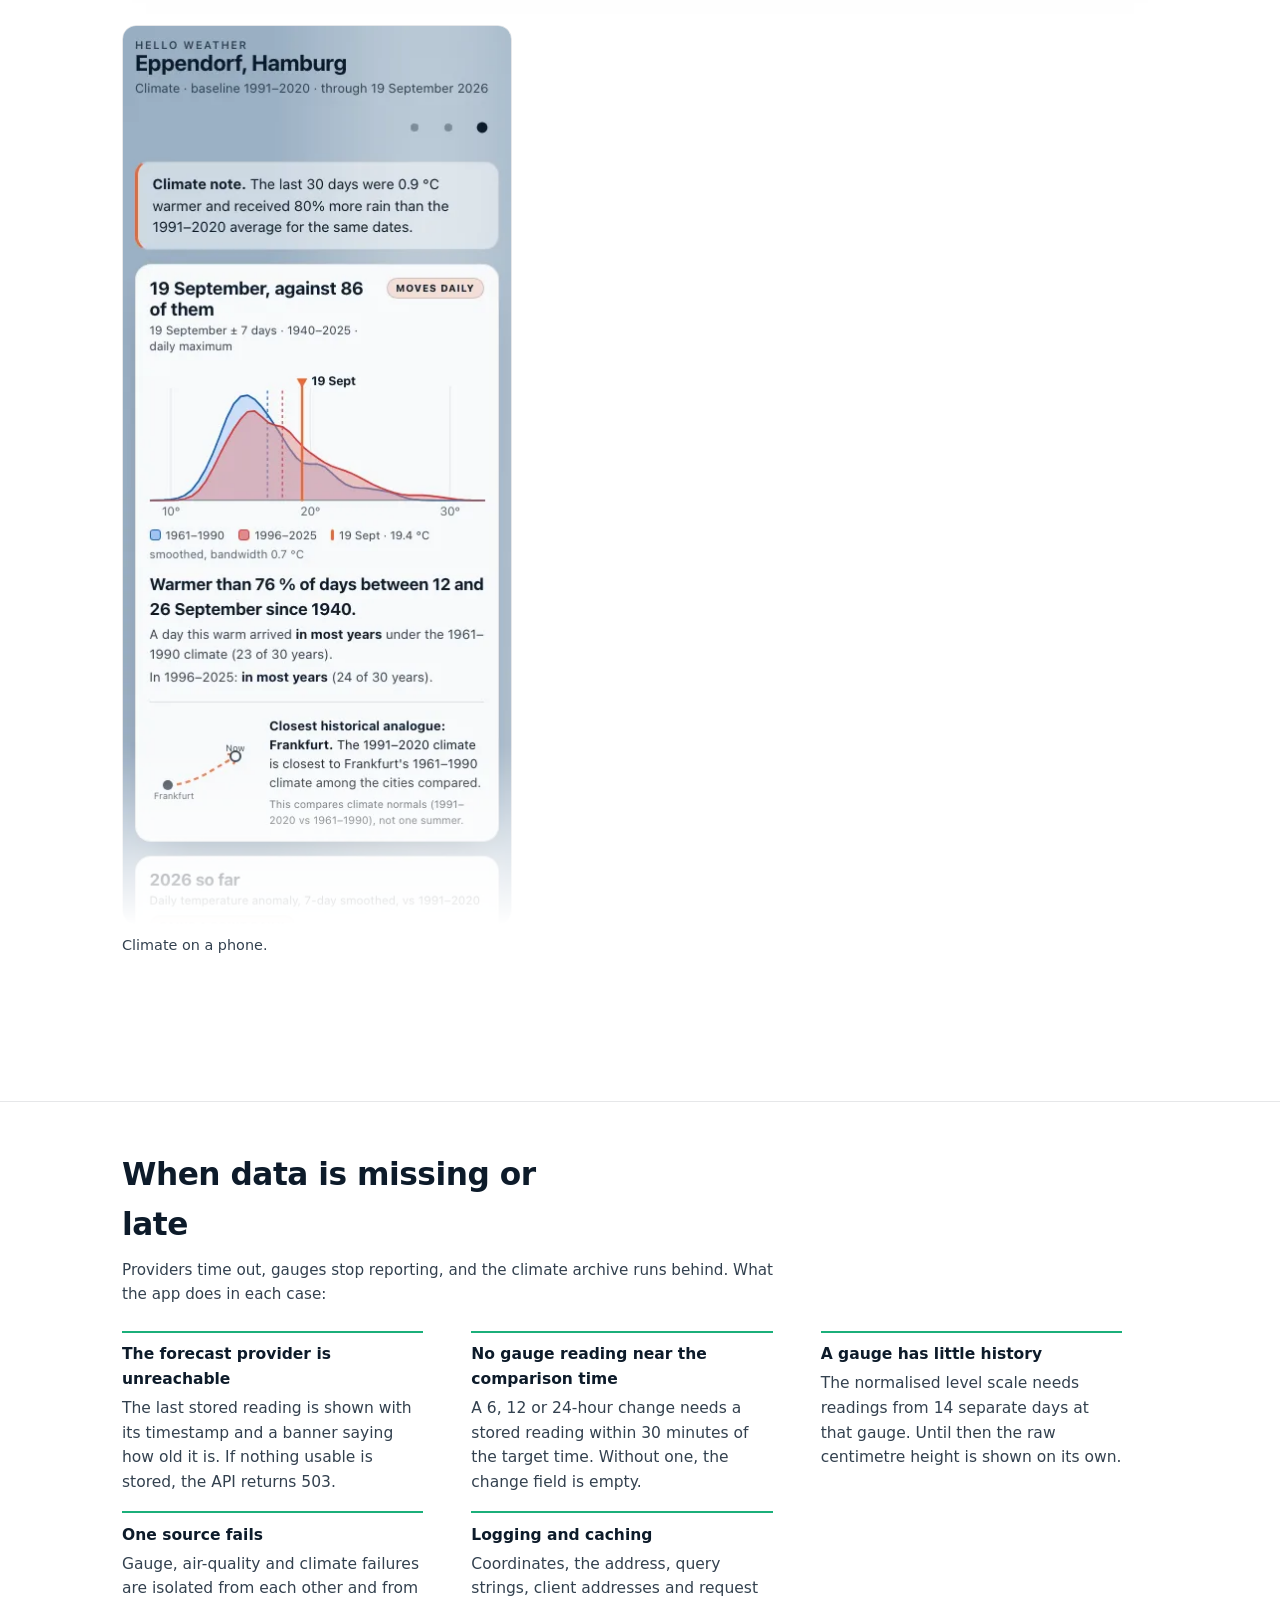
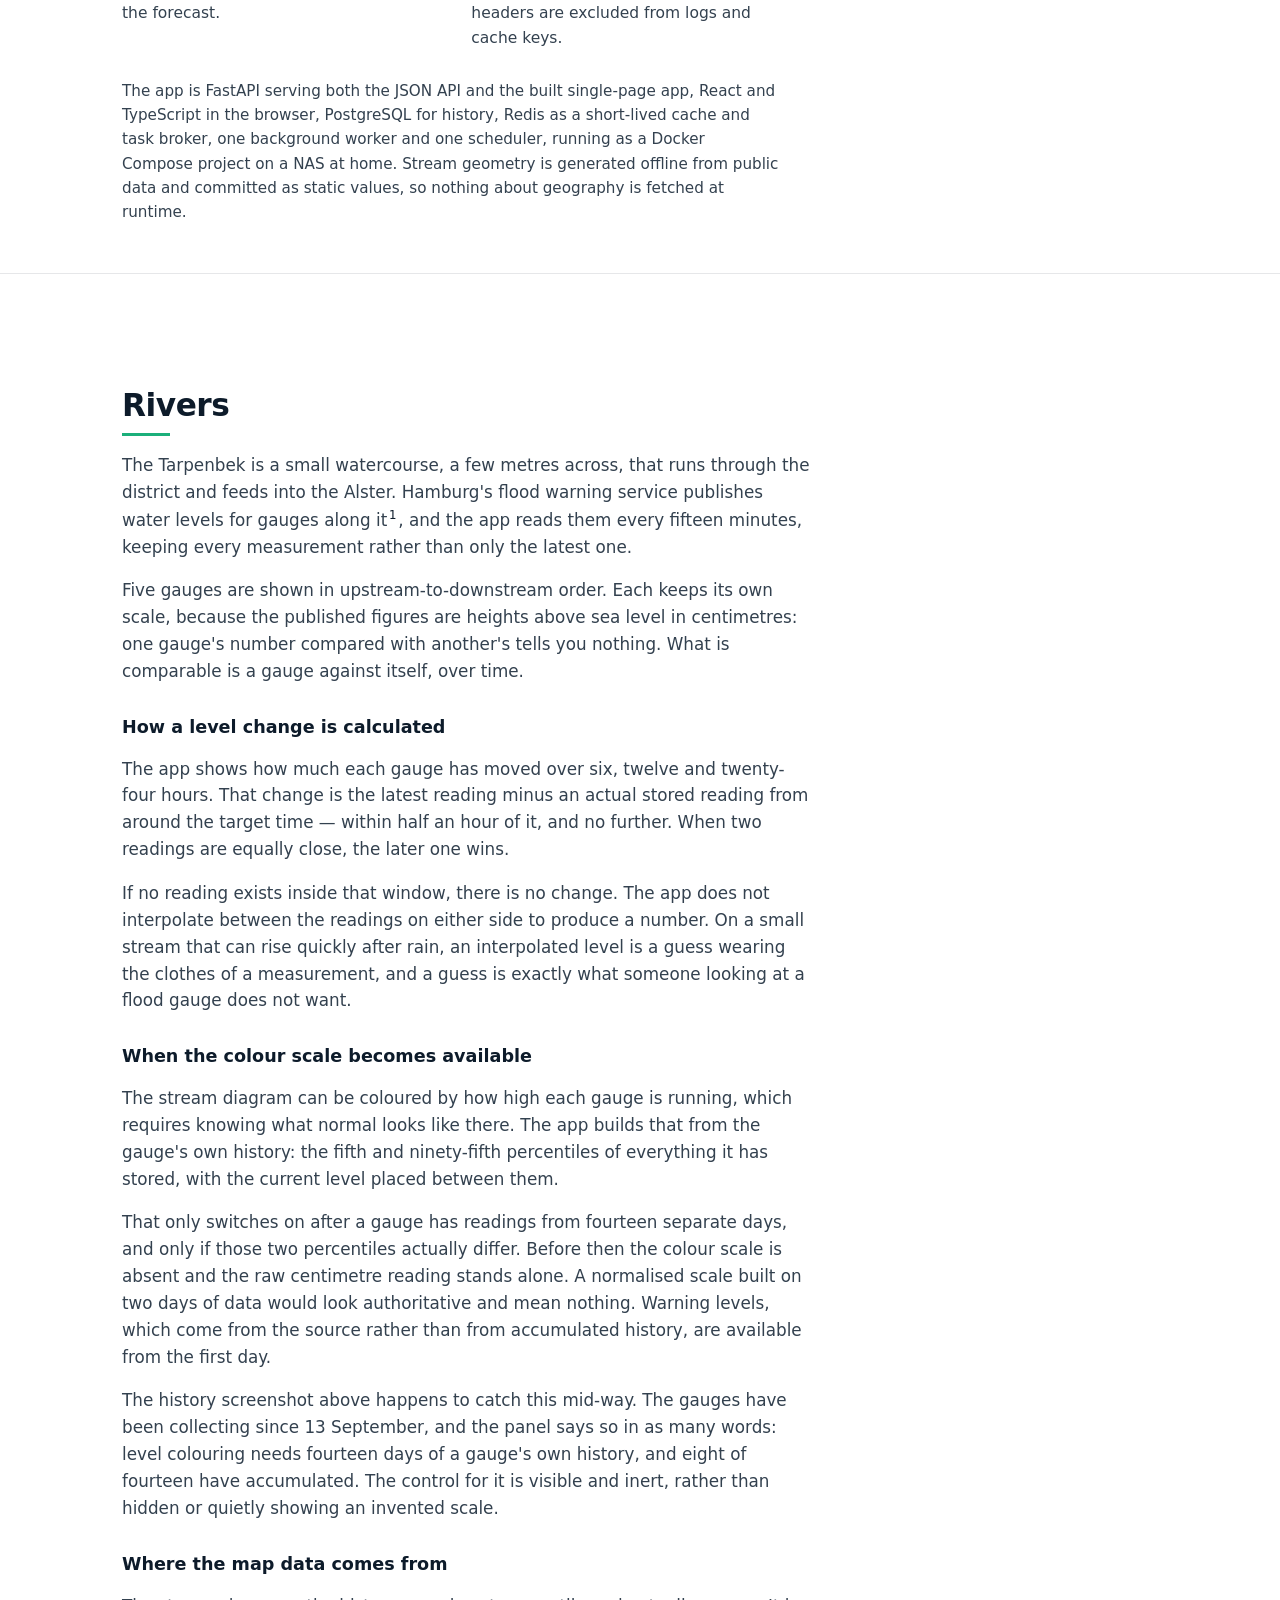
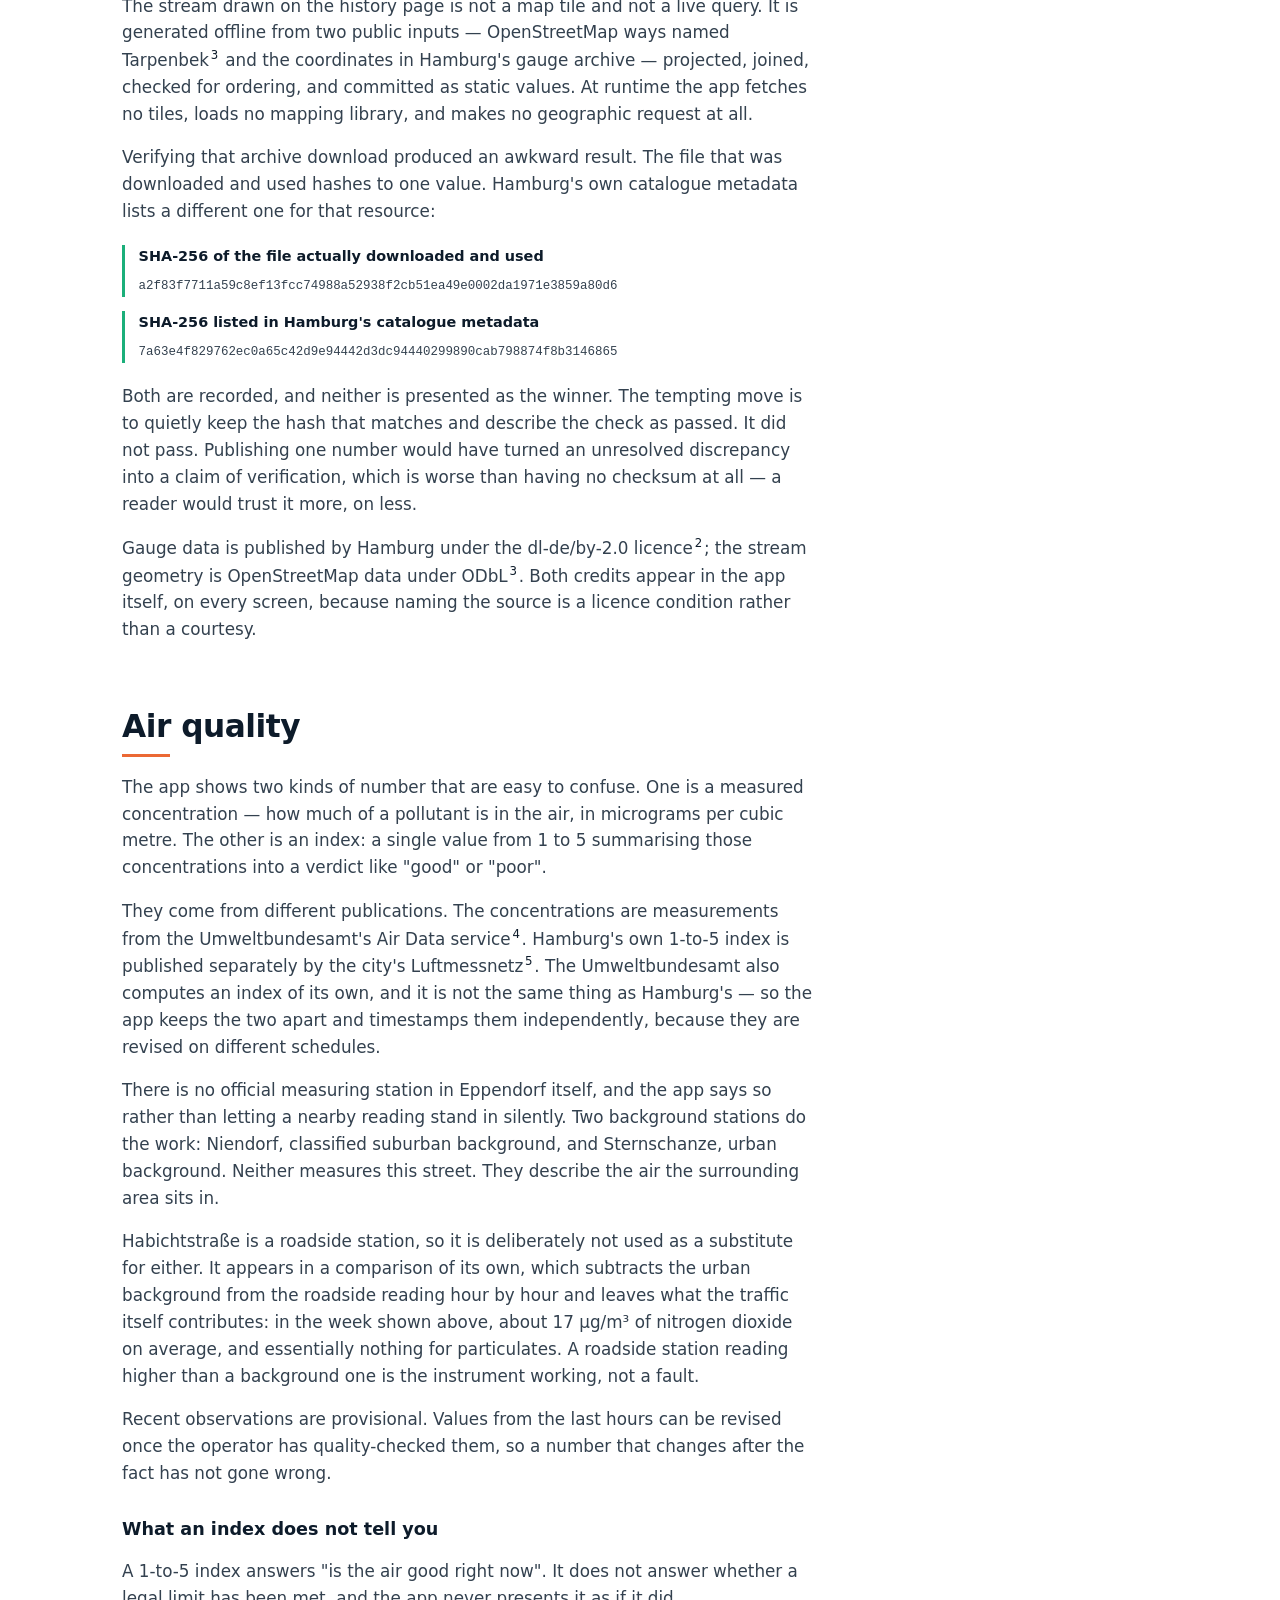
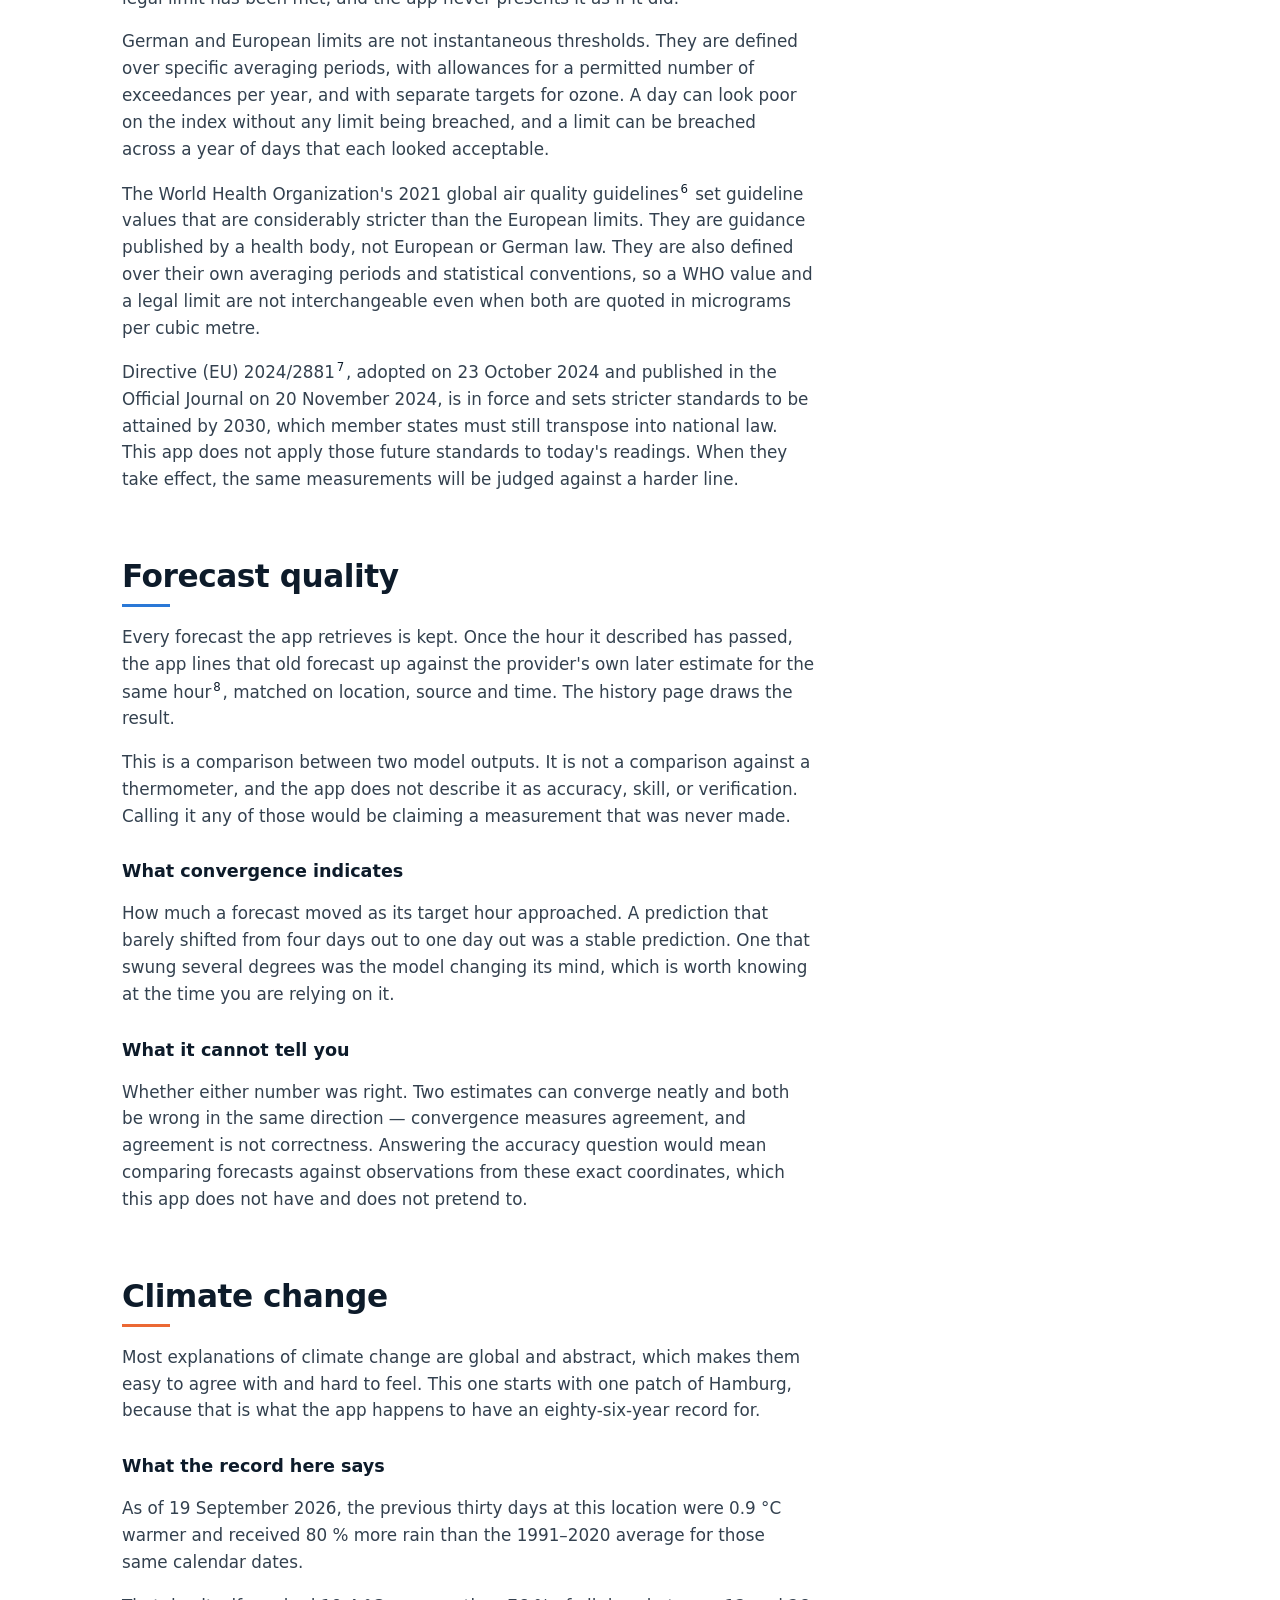
==== commit d04d6868: "feat: capture whole pages instead of first viewports These are dashboards, so the shots now run top " ====
--- a/index.html
+++ b/index.html
@@ -35,7 +35,7 @@
             </p>
             <p>
               It shows the forecast, the level of the small river that runs
-              through the district, the air quality at three nearby measuring
+              through the district, the air quality at nearby measuring
               stations, and how this year's weather compares with the
               eighty-six years before it.
             </p>
@@ -45,58 +45,62 @@
               what it does — and, in the second half, where every number on it
               comes from.
             </p>
+            <p>
+              The screenshots below are whole pages, captured on 20 September
+              2026. Every figure in them is a value from that moment, not a
+              live reading: the app is not reachable from the internet.
+            </p>
           </div>
         </header>
-
-        <figure>
-          <img
-            src="assets/shots/dashboard-desktop.webp"
-            alt="The dashboard for Eppendorf, Hamburg showing 17 degrees and Overcast, with tiles for feels-like 13 degrees, no precipitation, 56 percent humidity, 25 km/h west wind, sunrise 07:02 and sunset 19:23, above an hourly strip running from 15:00 to midnight and the start of a seven-day forecast."
-            width="1440"
-            height="900"
-          />
-          <figcaption>
-            The dashboard on 20 September 2026. Every figure on this page is a
-            captured value with its date, not a live reading — the app is not
-            reachable from the internet.
-          </figcaption>
-        </figure>
 
         <section class="prose" id="dashboard">
           <h2>Dashboard</h2>
           <hr class="section-rule" />
           <p>
-            Current conditions sit at the top: temperature, what it feels like,
+            Current conditions first: temperature, what it feels like,
             precipitation, humidity, wind, and the day's sunrise and sunset.
-            Below them the next twenty-four hours scroll sideways, then seven
-            days.
-          </p>
-          <p>
-            Two more cards follow further down: the Tarpenbek's water level at
-            five gauges, and air quality from three Hamburg stations. Both get
-            explained properly in the second half of this page.
+            Then the next twenty-four hours, then seven days.
+          </p>
+          <p>
+            Below those, the Tarpenbek card lists five gauges from
+            Schmuggelstieg down to Kellerbleek, each with its level in
+            centimetres above sea level and how far it has moved over six,
+            twelve and twenty-four hours. The air-quality card follows, with
+            Hamburg's official index and the individual pollutants behind it.
           </p>
           <p>
             The background is painted from the current weather and time of day
-            — overcast daylight, in the screenshot above — and the browser's own
-            interface colour follows it. The view works from the keyboard,
-            honours reduced-motion settings, and its light and dark palettes are
+            — overcast daylight here — and the browser's own interface colour
+            follows it. The view works from the keyboard, honours
+            reduced-motion settings, and its light and dark palettes are
             contrast-tested rather than eyeballed.
           </p>
         </section>
 
-        <figure>
+        <figure class="full">
+          <img
+            src="assets/shots/dashboard-desktop.webp"
+            alt="The whole dashboard: 17 degrees and overcast with tiles for feels-like 13, no precipitation, 60 percent humidity, 23 km/h west wind, sunrise 07:02 and sunset 19:23; the next 24 hours; a seven-day forecast; a Tarpenbek card with five gauges from Schmuggelstieg at 2,274 cm down to Kellerbleek at 340 cm, each marked Steady and Normal; and an air-quality card showing Niendorf and Sternschanze at Hamburg official LQI 2, good."
+            width="1440"
+            height="2649"
+          />
+          <figcaption>
+            The dashboard, top to bottom.
+          </figcaption>
+        </figure>
+
+        <figure class="shot-mobile">
           <img
             src="assets/shots/dashboard-mobile.webp"
             alt="The same dashboard at phone width, where the six detail tiles reflow into two columns and a three-dot pager appears beside the refresh button."
             width="390"
-            height="844"
+            height="3742"
             loading="lazy"
-            style="max-width: 390px"
           />
           <figcaption>
-            At phone width the detail tiles reflow to two columns and a pager
-            appears: the three views can also be swiped between.
+            At phone width the tiles reflow to two columns and a pager appears;
+            the three views can also be swiped between. Shown here to its first
+            screens — the image is the full page.
           </figcaption>
         </figure>
 
@@ -110,39 +114,45 @@
           </p>
           <p>
             Each block states its own coverage rather than quietly drawing
-            whatever it has. "168 of 168 hours" means the week is complete; a
-            gap says so instead of being smoothed over. Days that are missing
-            hours stay visible but are excluded from extremes, and daily buckets
+            whatever it has. "168 of 168 hours" means the week is complete, and
+            each gauge says how long it has been collecting. Days missing hours
+            stay visible but are excluded from records, and daily buckets
             handle the 23- and 25-hour days that clock changes produce.
           </p>
           <p>
-            Alongside temperature and rainfall there is a wind rose over sixteen
-            sectors, extremes that only count whole days, a calendar heat map,
-            and the Tarpenbek drawn as a stream that can be coloured by water
-            level and scrubbed through time.
+            Below the charts: the Tarpenbek drawn as a stream with its gauges
+            in order, a records card, a wind rose over sixteen sectors, a panel
+            subtracting the urban background station from the roadside one to
+            isolate what the traffic itself adds, and the forecast convergence
+            chart.
           </p>
         </section>
 
-        <div class="shot-pair">
-          <figure>
-            <img
-              src="assets/shots/history-desktop.webp"
-              alt="The history view over seven days: a temperature line with a dashed feels-like trace and a shaded daily low-to-high band labelled 168 of 168 hours, a rainfall chart totalling 26 millimetres, and the start of the Tarpenbek gauge section."
-              width="1440"
-              height="900"
-              loading="lazy"
-            />
-          </figure>
-          <figure>
-            <img
-              src="assets/shots/history-mobile.webp"
-              alt="History at phone width with the temperature and rainfall charts stacked above the Tarpenbek stream diagram."
-              width="390"
-              height="844"
-              loading="lazy"
-            />
-          </figure>
-        </div>
+        <figure class="full">
+          <img
+            src="assets/shots/history-desktop.webp"
+            alt="The whole history view over seven days: a temperature chart labelled 168 of 168 hours, a rainfall chart totalling 26 millimetres, the Tarpenbek stream diagram beside all five gauge rows with a note that level colouring needs 14 days and 8 of 14 have been collected, a records card giving warmest 26.1 and coldest 11.4 degrees, a wind rose, a panel showing the roadside station adds 17.4 micrograms of nitrogen dioxide over the urban background, and a forecast convergence chart by lead time."
+            width="1440"
+            height="3022"
+            loading="lazy"
+          />
+          <figcaption>
+            History over seven days, top to bottom.
+          </figcaption>
+        </figure>
+
+        <figure class="shot-mobile">
+          <img
+            src="assets/shots/history-mobile.webp"
+            alt="The history view at phone width, with the range buttons and the temperature chart stacked in a single column."
+            width="390"
+            height="4466"
+            loading="lazy"
+          />
+          <figcaption>
+            The same view on a phone.
+          </figcaption>
+        </figure>
 
         <section class="prose" id="climate">
           <h2>Climate</h2>
@@ -151,7 +161,7 @@
             Five panels, each moving at its own pace. <em>This day against its
             record</em> redraws daily. <em>This year so far</em> gains a point a
             day. <em>Water &amp; dryness</em> and <em>Season &amp; extremes</em>
-            track the running year. <em>Long-term trend</em> changes once a
+            track the running year. <em>Long-term warming</em> changes once a
             year.
           </p>
           <p>
@@ -160,28 +170,39 @@
             distribution of every comparable day since then, rather than
             compared with a single date last year.
           </p>
+          <p>
+            The page ends with its own disclosure — that these are model
+            estimates at the configured coordinates rather than measurements
+            from the house or garden, which baselines are in use, and that no
+            single weather event is attributed to climate change.
+          </p>
         </section>
 
-        <div class="shot-pair">
-          <figure>
-            <img
-              src="assets/shots/climate-desktop.webp"
-              alt="The climate view for 19 September 2026: a note that the last 30 days were 0.9 degrees warmer and received 80 percent more rain than the 1991 to 2020 average, a distribution chart comparing 1961 to 1990 against 1996 to 2025 with the day marked at 19.4 degrees, a line reading warmer than 76 percent of days between 12 and 26 September since 1940, and a card giving the closest historical analogue as Frankfurt."
-              width="1440"
-              height="900"
-              loading="lazy"
-            />
-          </figure>
-          <figure>
-            <img
-              src="assets/shots/climate-mobile.webp"
-              alt="The climate view at phone width with the distribution chart and the Frankfurt analogue card stacked in a single column."
-              width="390"
-              height="844"
-              loading="lazy"
-            />
-          </figure>
-        </div>
+        <figure class="full">
+          <img
+            src="assets/shots/climate-desktop.webp"
+            alt="The whole climate view for 19 September 2026: a note that the last 30 days were 0.9 degrees warmer and 80 percent wetter than the 1991 to 2020 average; a distribution comparing 1961-1990 with 1996-2025 and the day marked at 19.4 degrees, warmer than 76 percent of days between 12 and 26 September since 1940, with Frankfurt named the closest historical analogue; a 2026 anomaly chart and cumulative rainfall at 112 percent of normal to date; water balance and season extremes cards showing 12 hot days against a normal of 3.6; and a long-term warming panel for 1941 to 2025 reading plus 1.0 degrees between 1961-1990 and 1991-2020."
+            width="1440"
+            height="2114"
+            loading="lazy"
+          />
+          <figcaption>
+            Climate, top to bottom.
+          </figcaption>
+        </figure>
+
+        <figure class="shot-mobile">
+          <img
+            src="assets/shots/climate-mobile.webp"
+            alt="The climate view at phone width, with the climate note and the distribution chart stacked in a single column."
+            width="390"
+            height="2729"
+            loading="lazy"
+          />
+          <figcaption>
+            Climate on a phone.
+          </figcaption>
+        </figure>
       </div>
 
       <div class="band" id="built">
@@ -286,6 +307,14 @@
             would look authoritative and mean nothing. Warning levels, which
             come from the source rather than from accumulated history, are
             available from the first day.
+          </p>
+          <p>
+            The history screenshot above happens to catch this mid-way. The
+            gauges have been collecting since 13 September, and the panel says
+            so in as many words: level colouring needs fourteen days of a
+            gauge's own history, and eight of fourteen have accumulated. The
+            control for it is visible and inert, rather than hidden or quietly
+            showing an invented scale.
           </p>
 
           <h3>Where the map data comes from</h3>
@@ -352,10 +381,19 @@
             different schedules.
           </p>
           <p>
-            Three stations are shown: Niendorf, Sternschanze and
-            Habichtstraße. They are not interchangeable. A station beside a
-            busy road measures the road; an urban background station measures
-            the air the district generally sits in. A traffic station reading
+            There is no official measuring station in Eppendorf itself, and the
+            app says so rather than letting a nearby reading stand in silently.
+            Two background stations do the work: Niendorf, classified suburban
+            background, and Sternschanze, urban background. Neither measures
+            this street. They describe the air the surrounding area sits in.
+          </p>
+          <p>
+            Habichtstraße is a roadside station, so it is deliberately not used
+            as a substitute for either. It appears in a comparison of its own,
+            which subtracts the urban background from the roadside reading hour
+            by hour and leaves what the traffic itself contributes: in the week
+            shown above, about 17 µg/m³ of nitrogen dioxide on average, and
+            essentially nothing for particulates. A roadside station reading
             higher than a background one is the instrument working, not a
             fault.
           </p>
@@ -461,8 +499,21 @@
             climate of <b>Frankfurt</b> among the cities the app compares.
           </p>
           <p>
-            That last sentence is the one worth slowing down on, so the rest of
-            this section is mostly about what it does and does not mean.
+            Those are all short-run figures. The same archive gives the one
+            that carries more weight: between the 1961&ndash;1990 and
+            1991&ndash;2020 averages, the annual mean here rose by
+            <b>1.0&nbsp;&deg;C</b>. Thirty days is weather. Two thirty-year
+            averages are climate, and they are a degree apart.
+          </p>
+          <p>
+            The thresholds move faster than the mean does. By 19 September the
+            location had seen twelve days at or above 30&nbsp;&deg;C against a
+            1991&ndash;2020 normal of 3.6 by that date, and six nights at or
+            above 20&nbsp;&deg;C against a normal of 0.8.
+          </p>
+          <p>
+            The analogue sentence is the one worth slowing down on, so the rest
+            of this section is mostly about what it does and does not mean.
           </p>
 
           <h3>What a climate normal is</h3>
--- a/assets/site.css
+++ b/assets/site.css
@@ -129,14 +129,20 @@
   max-width: var(--measure);
 }
 
-.shot-pair {
-  display: grid;
-  gap: 1rem;
-  grid-template-columns: minmax(0, 3fr) minmax(0, 1fr);
-  align-items: start;
-}
-@media (max-width: 700px) {
-  .shot-pair { grid-template-columns: 1fr; }
+/* Dashboard captures are the whole page, because the scope is the point. */
+figure.full img { width: 100%; }
+
+/* Phone captures run to three or four thousand pixels. Showing one whole
+   would be a dozen screens of scrolling for a single image, so the display is
+   capped and faded out; the file itself is still the full page. */
+.shot-mobile img {
+  width: 390px;
+  max-width: 100%;
+  max-height: 900px;
+  object-fit: cover;
+  object-position: top;
+  -webkit-mask-image: linear-gradient(to bottom, #000 80%, transparent 100%);
+  mask-image: linear-gradient(to bottom, #000 80%, transparent 100%);
 }
 
 nav.toc {
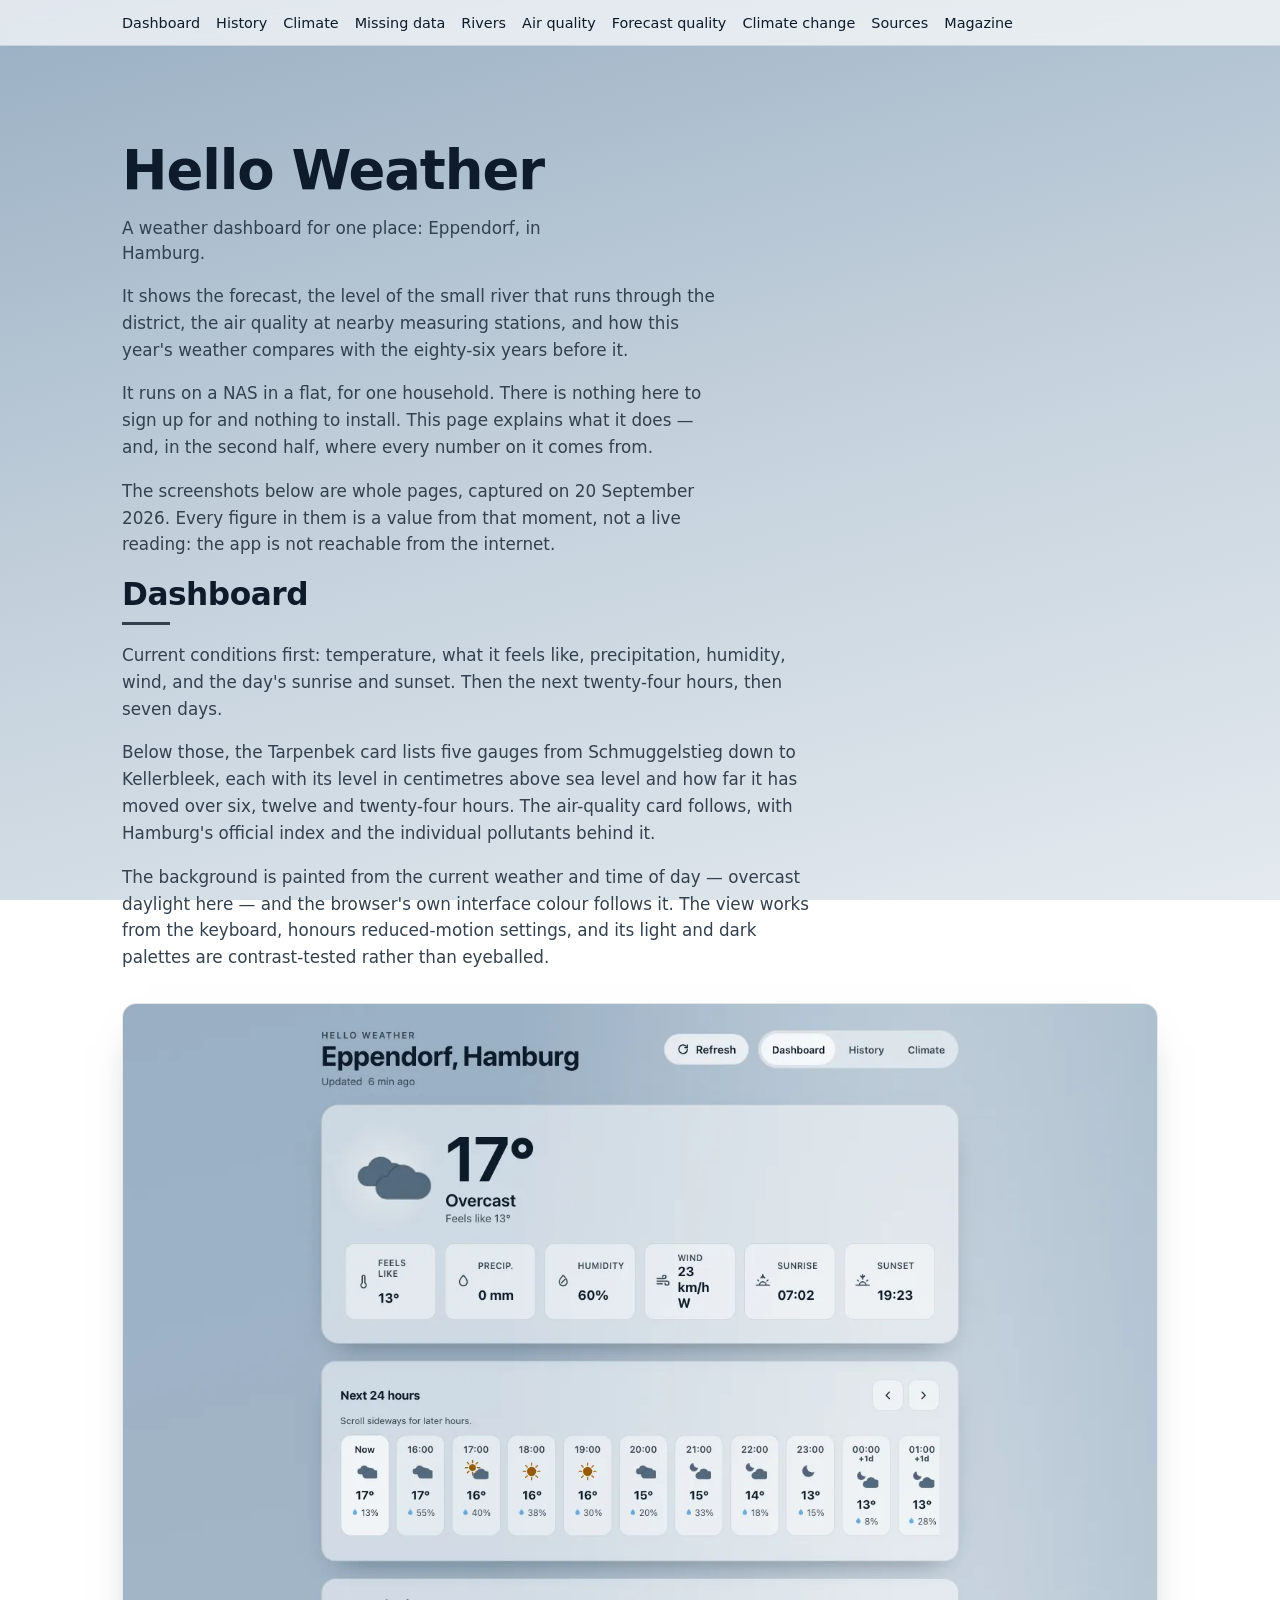
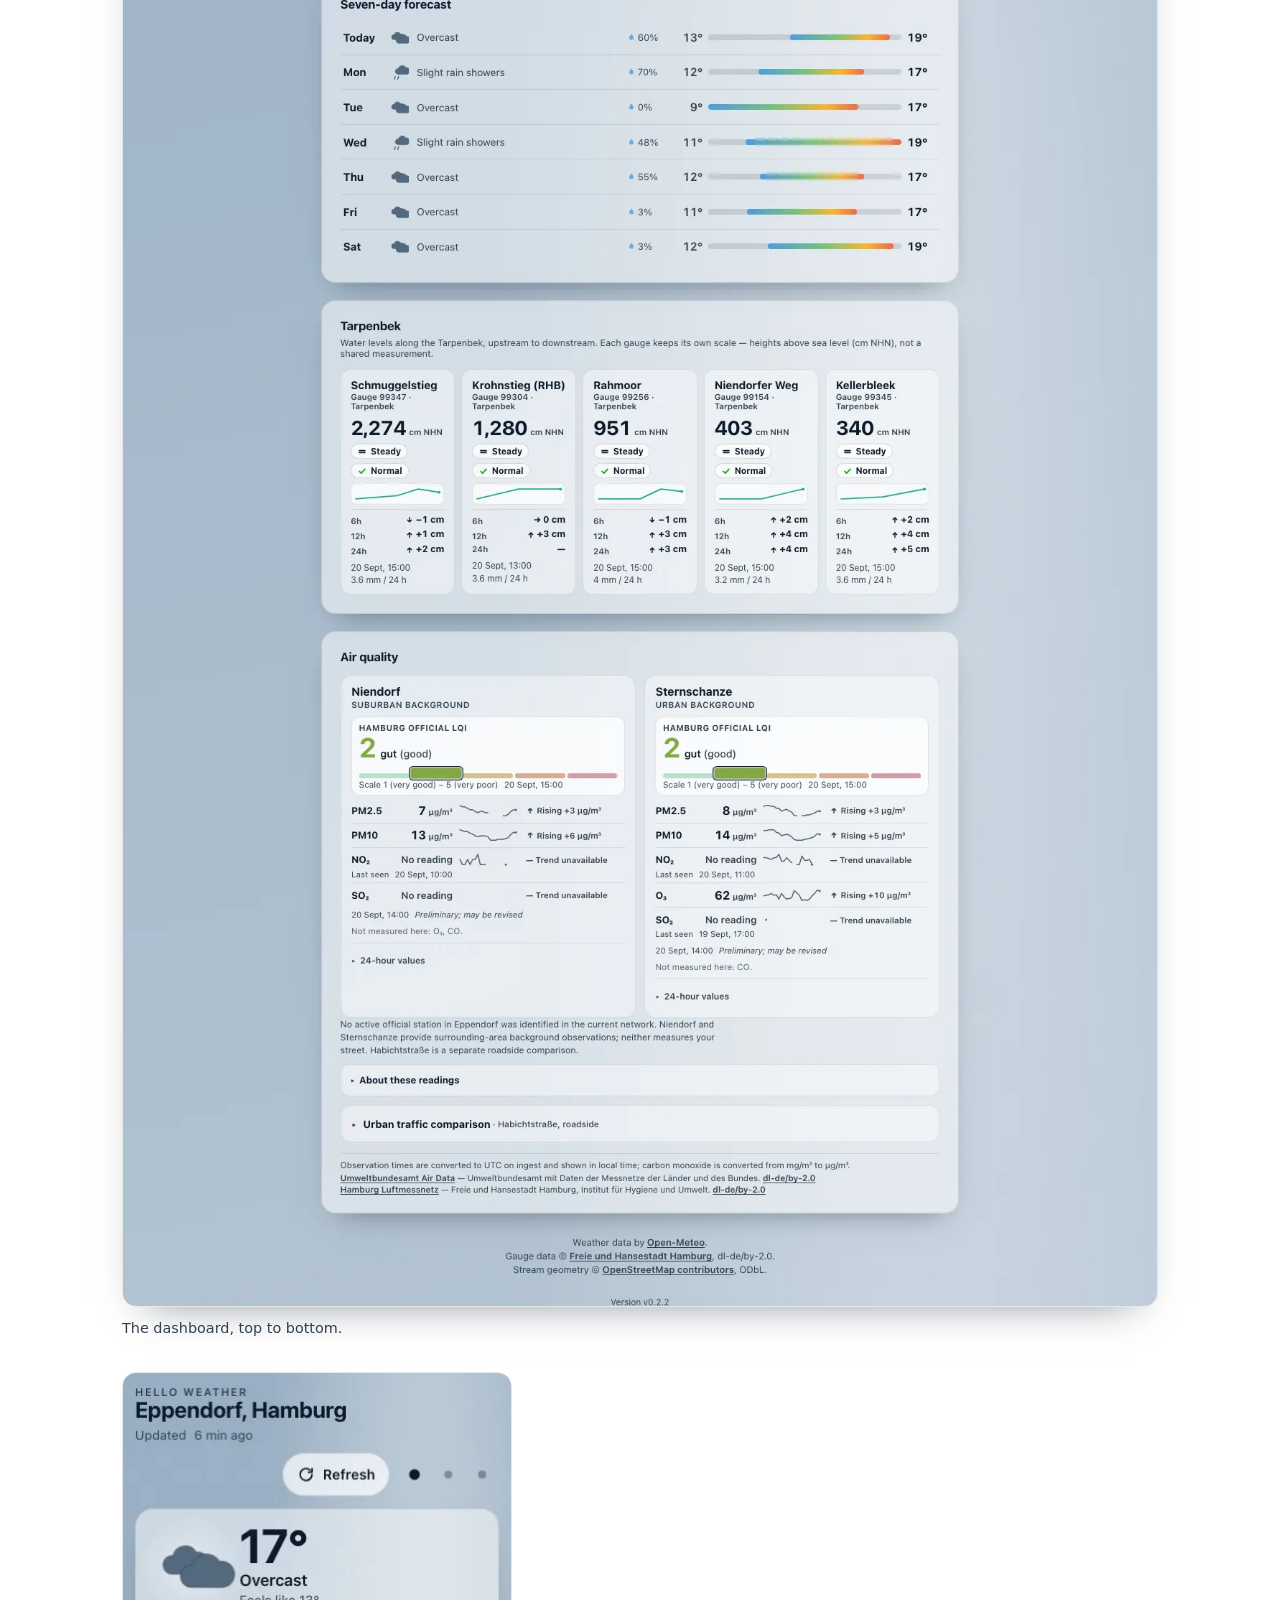
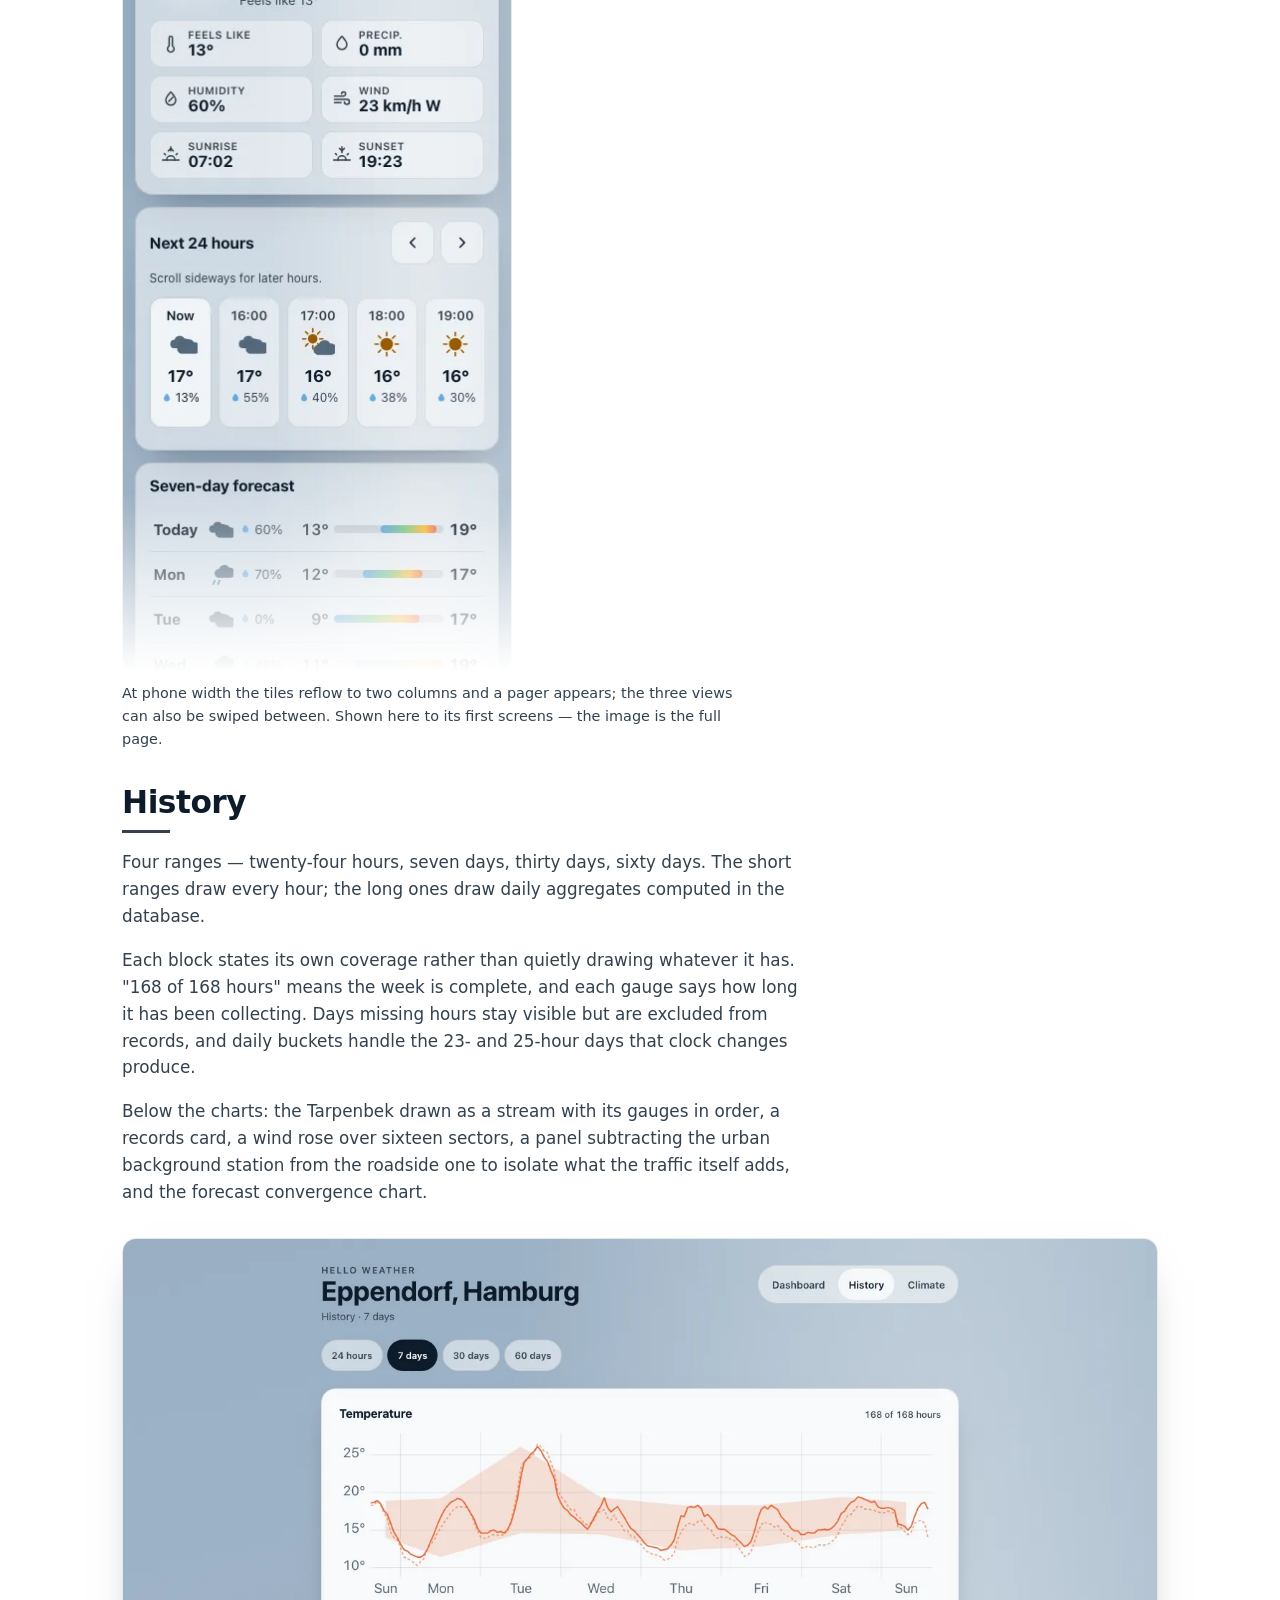
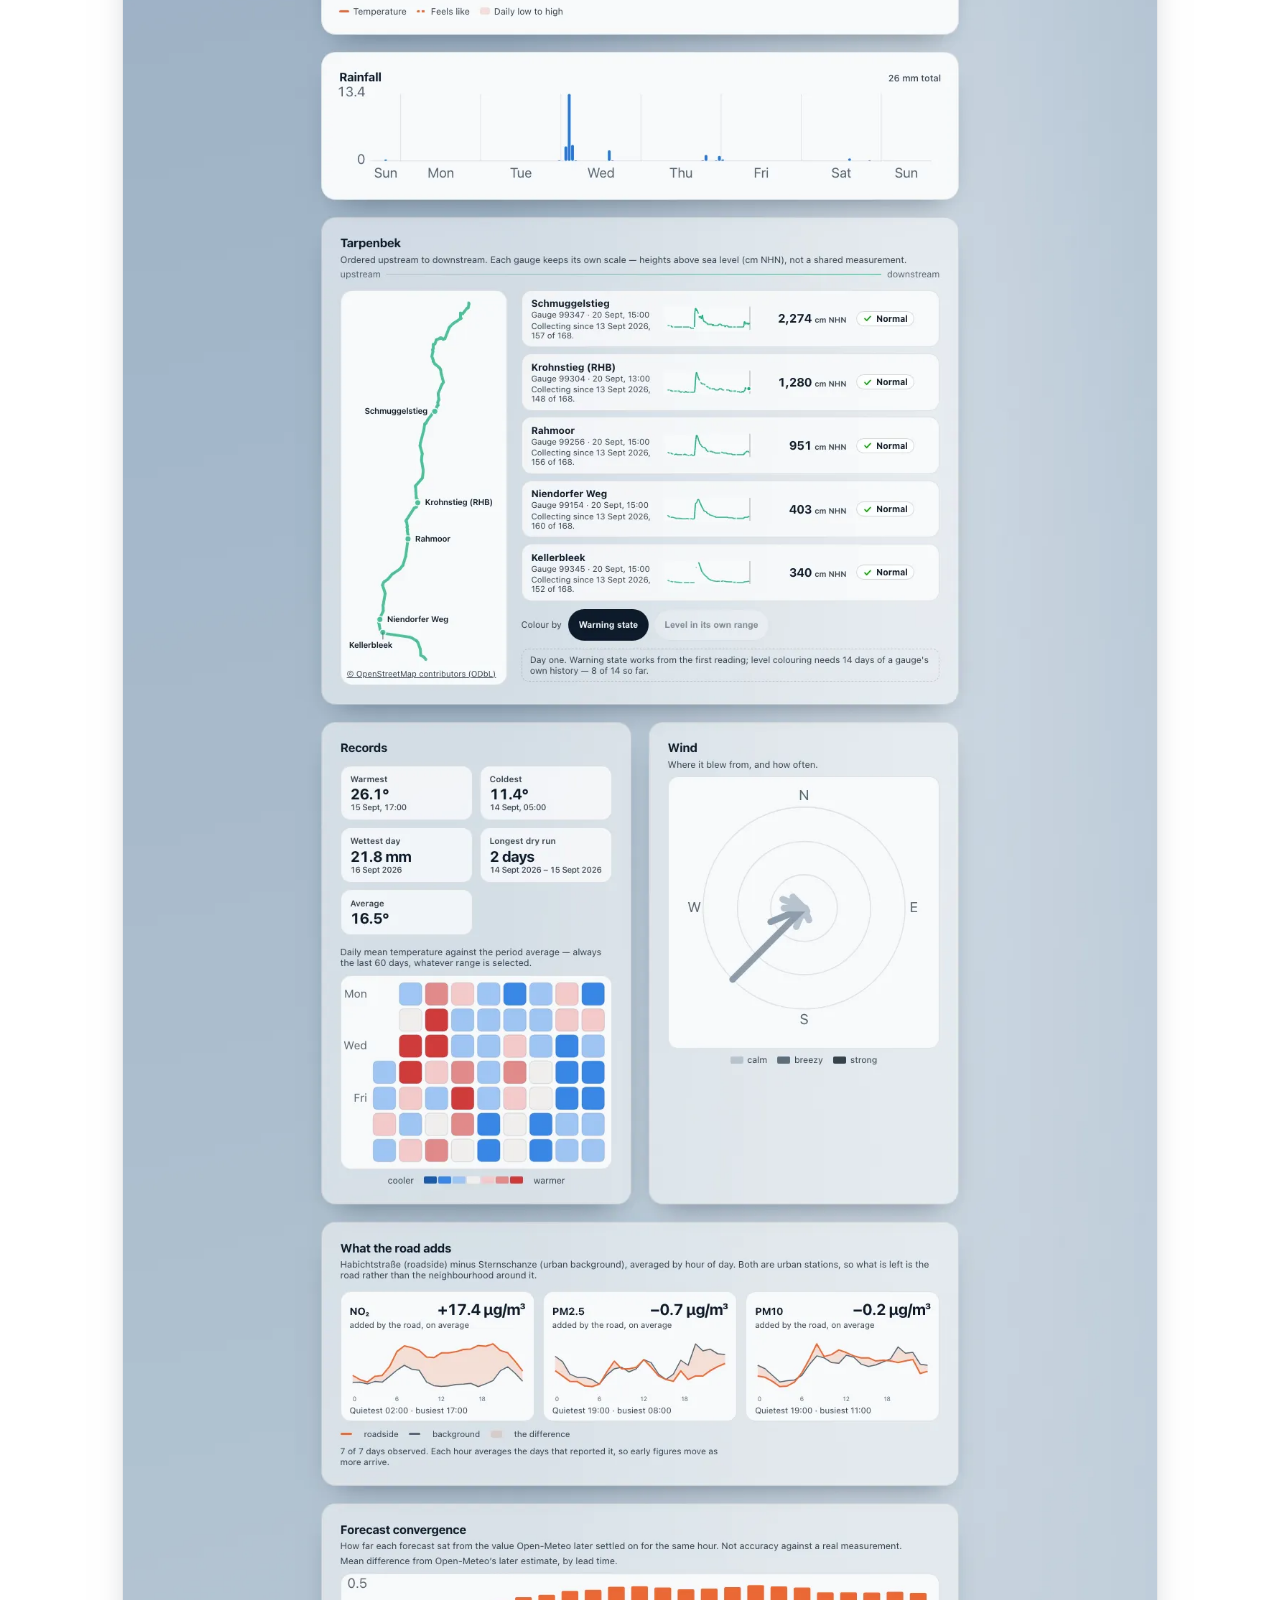
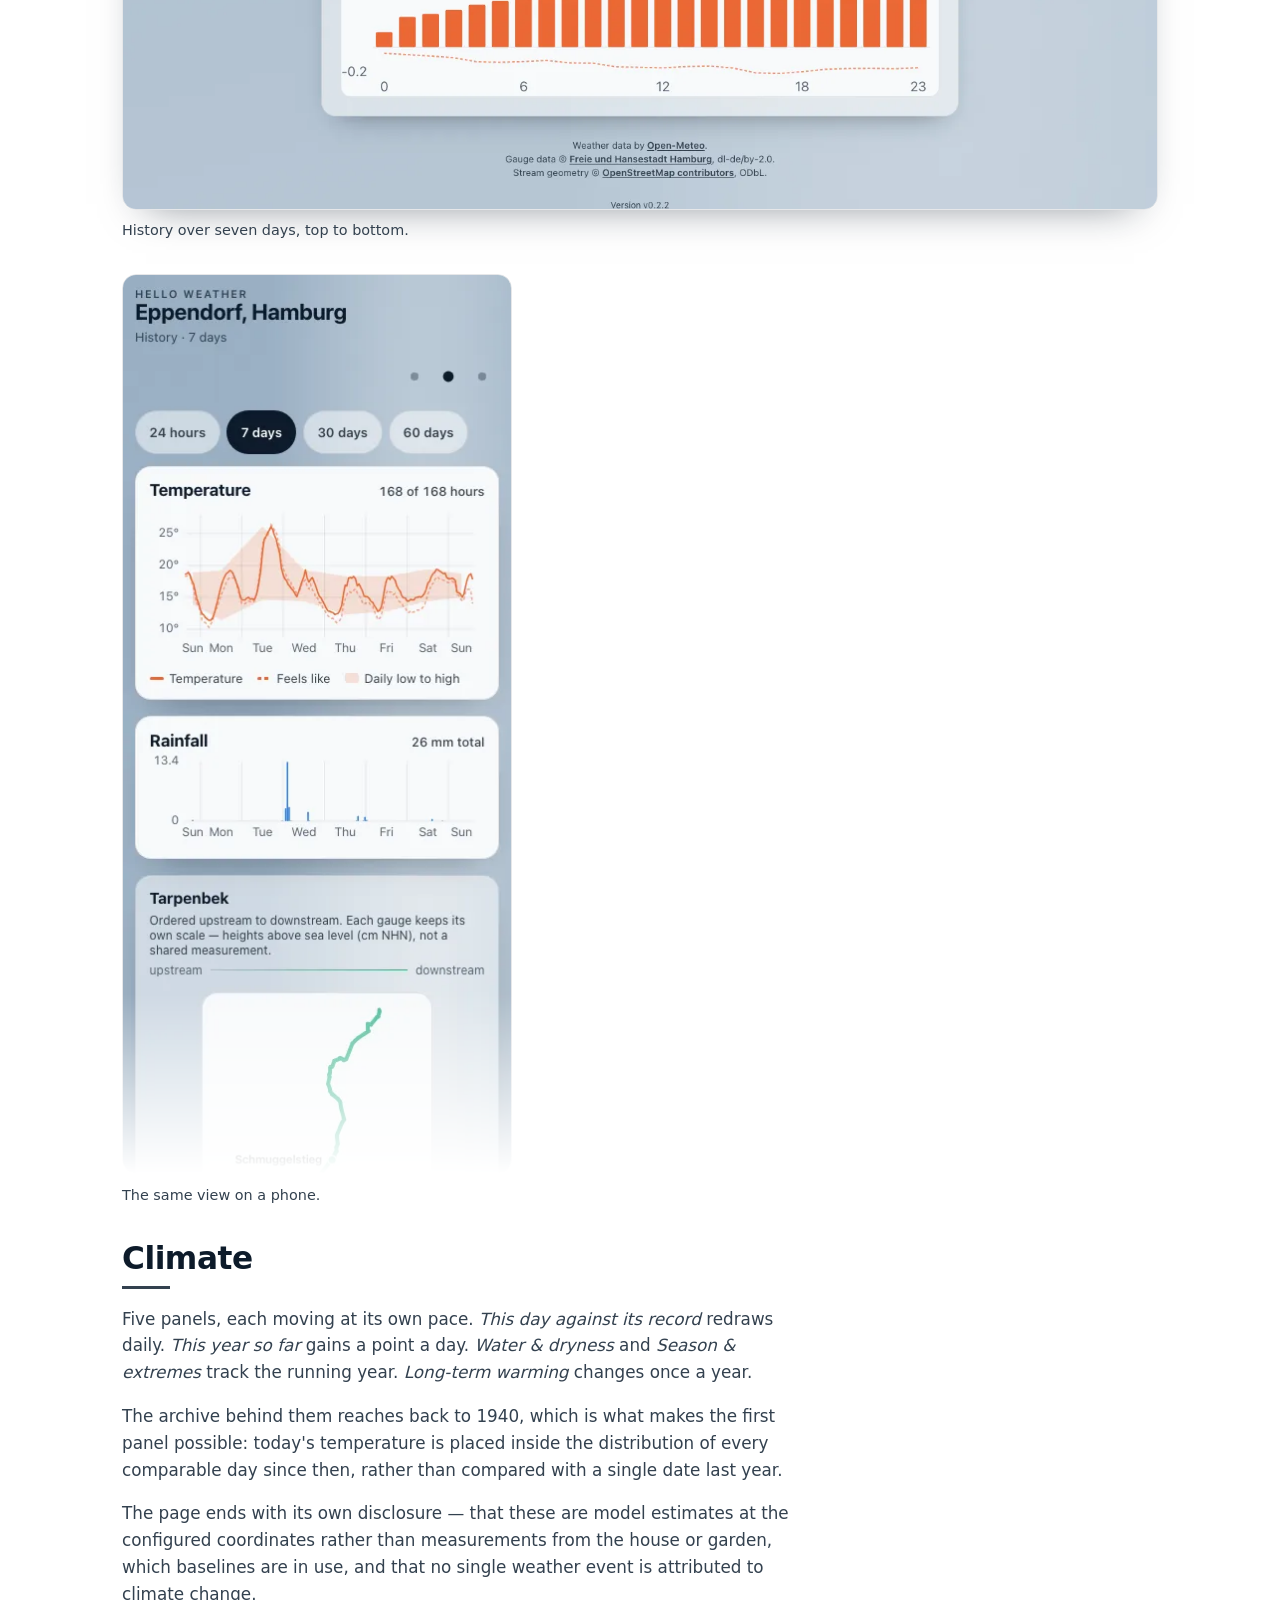
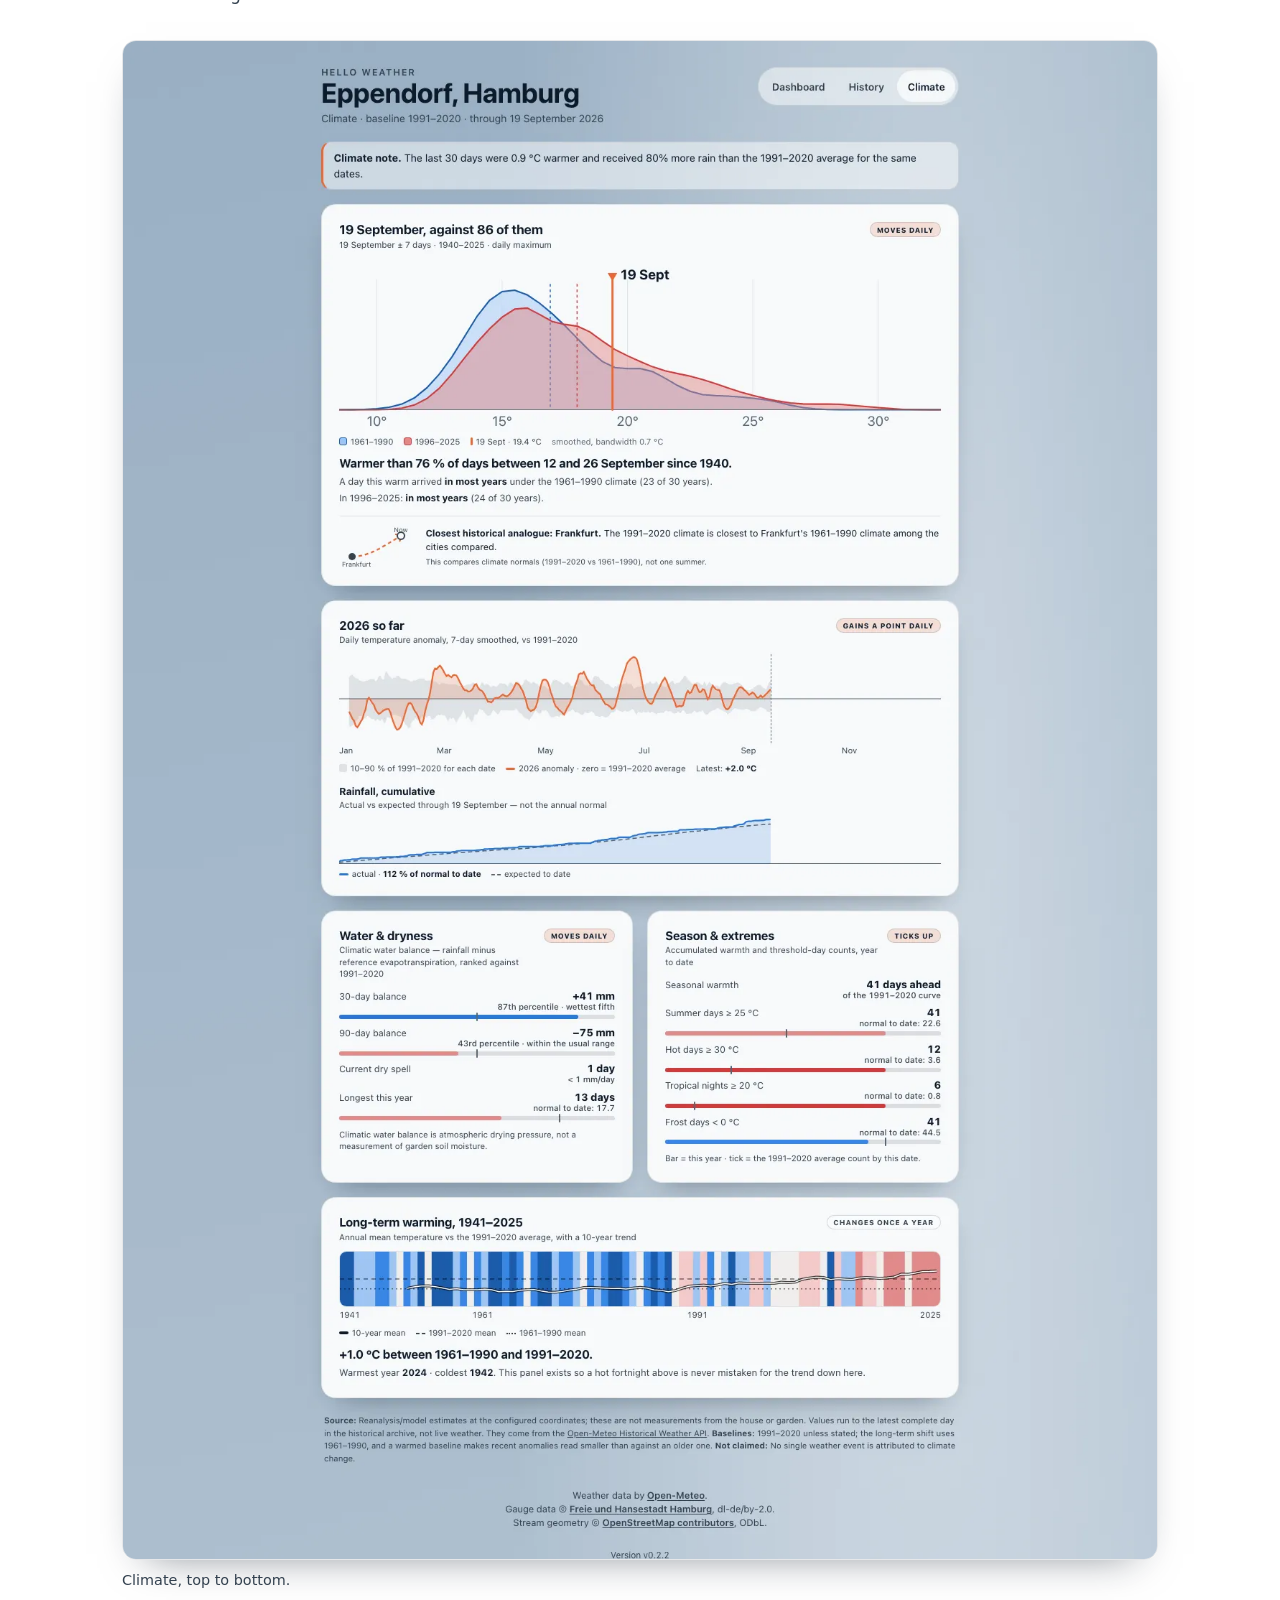
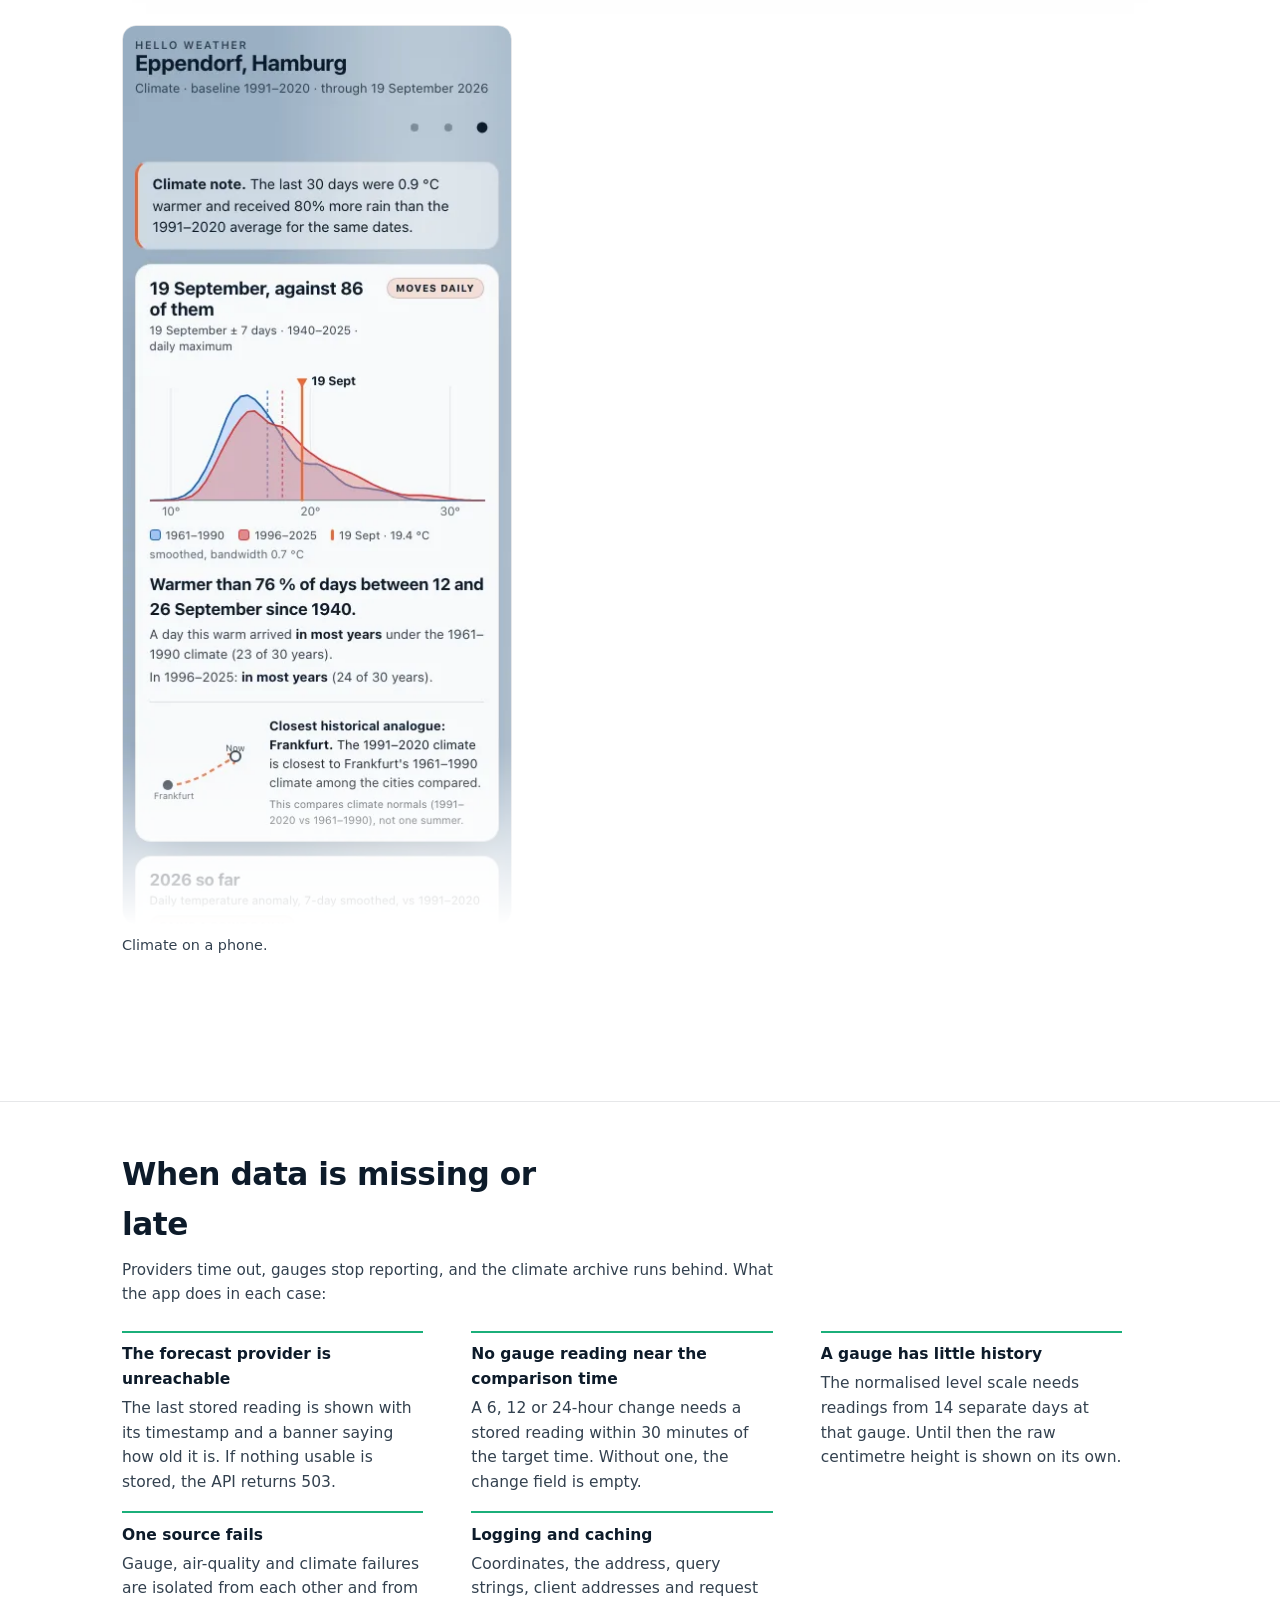
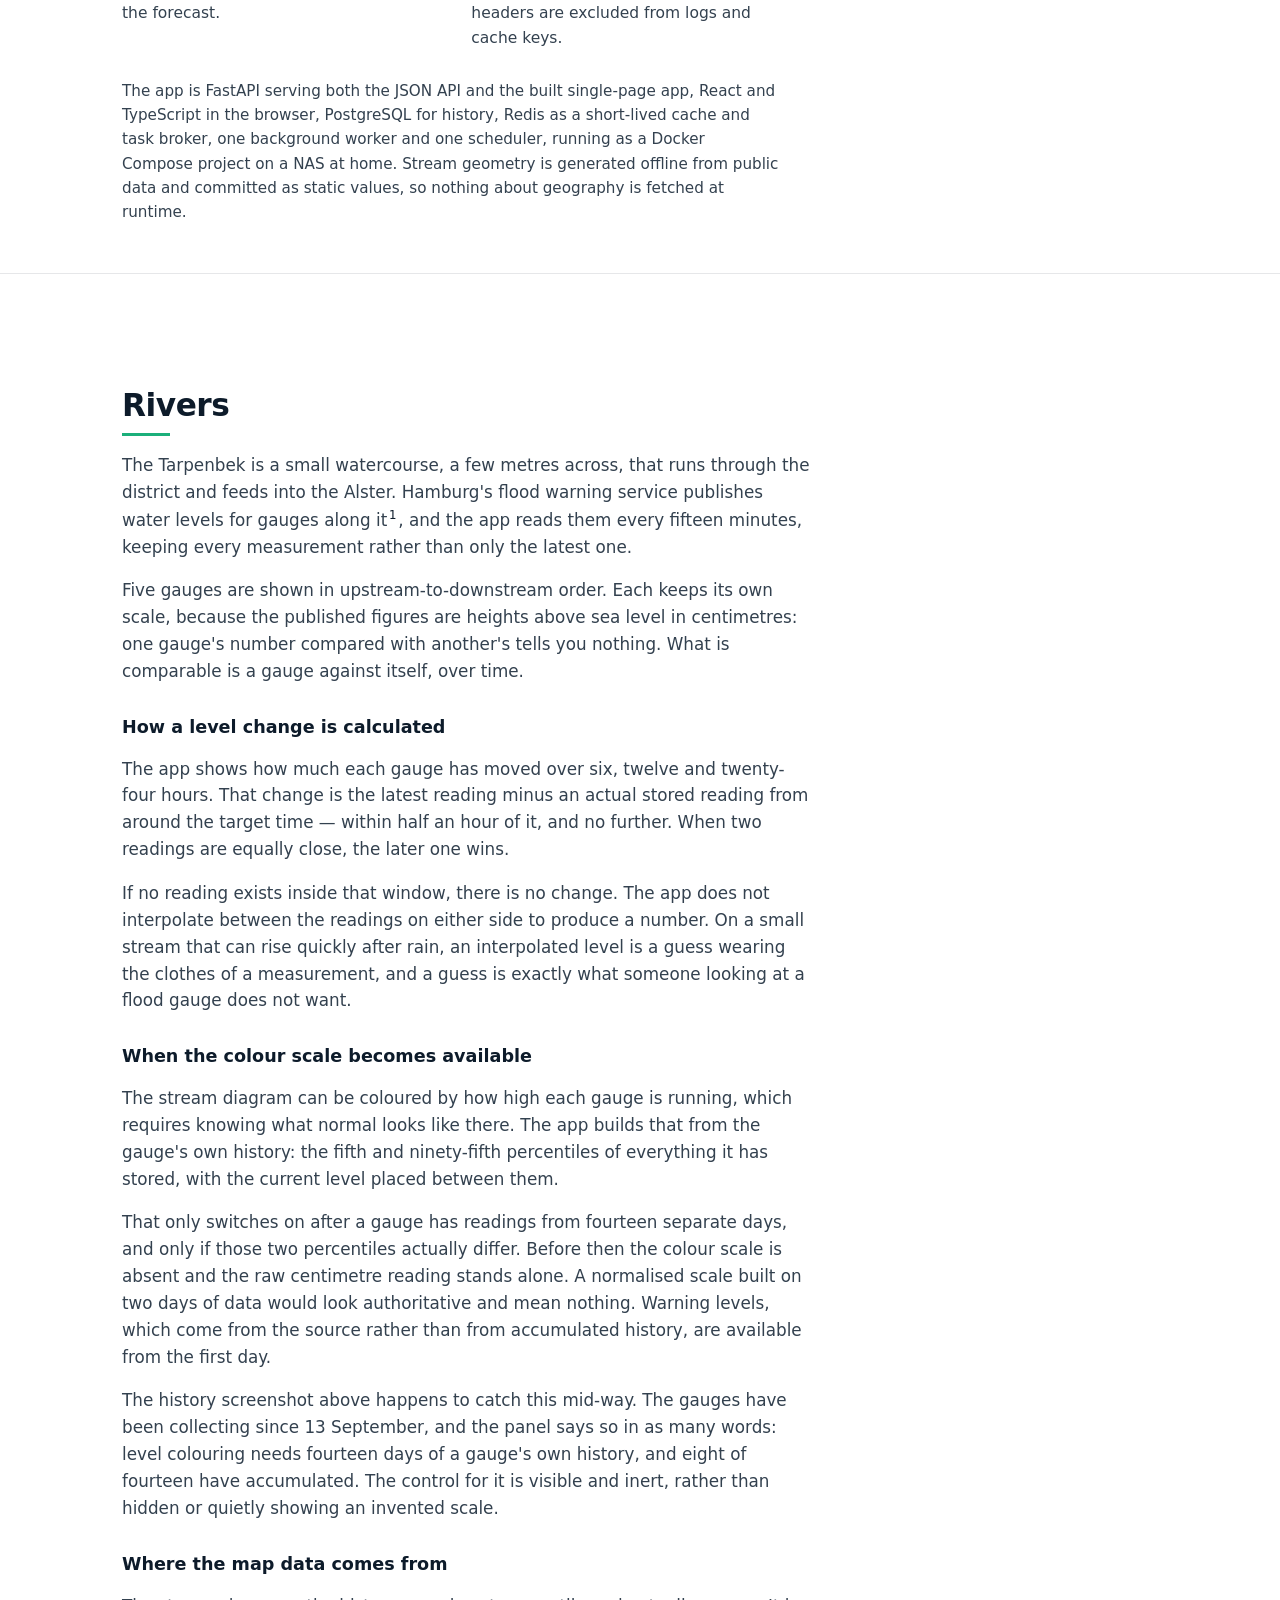
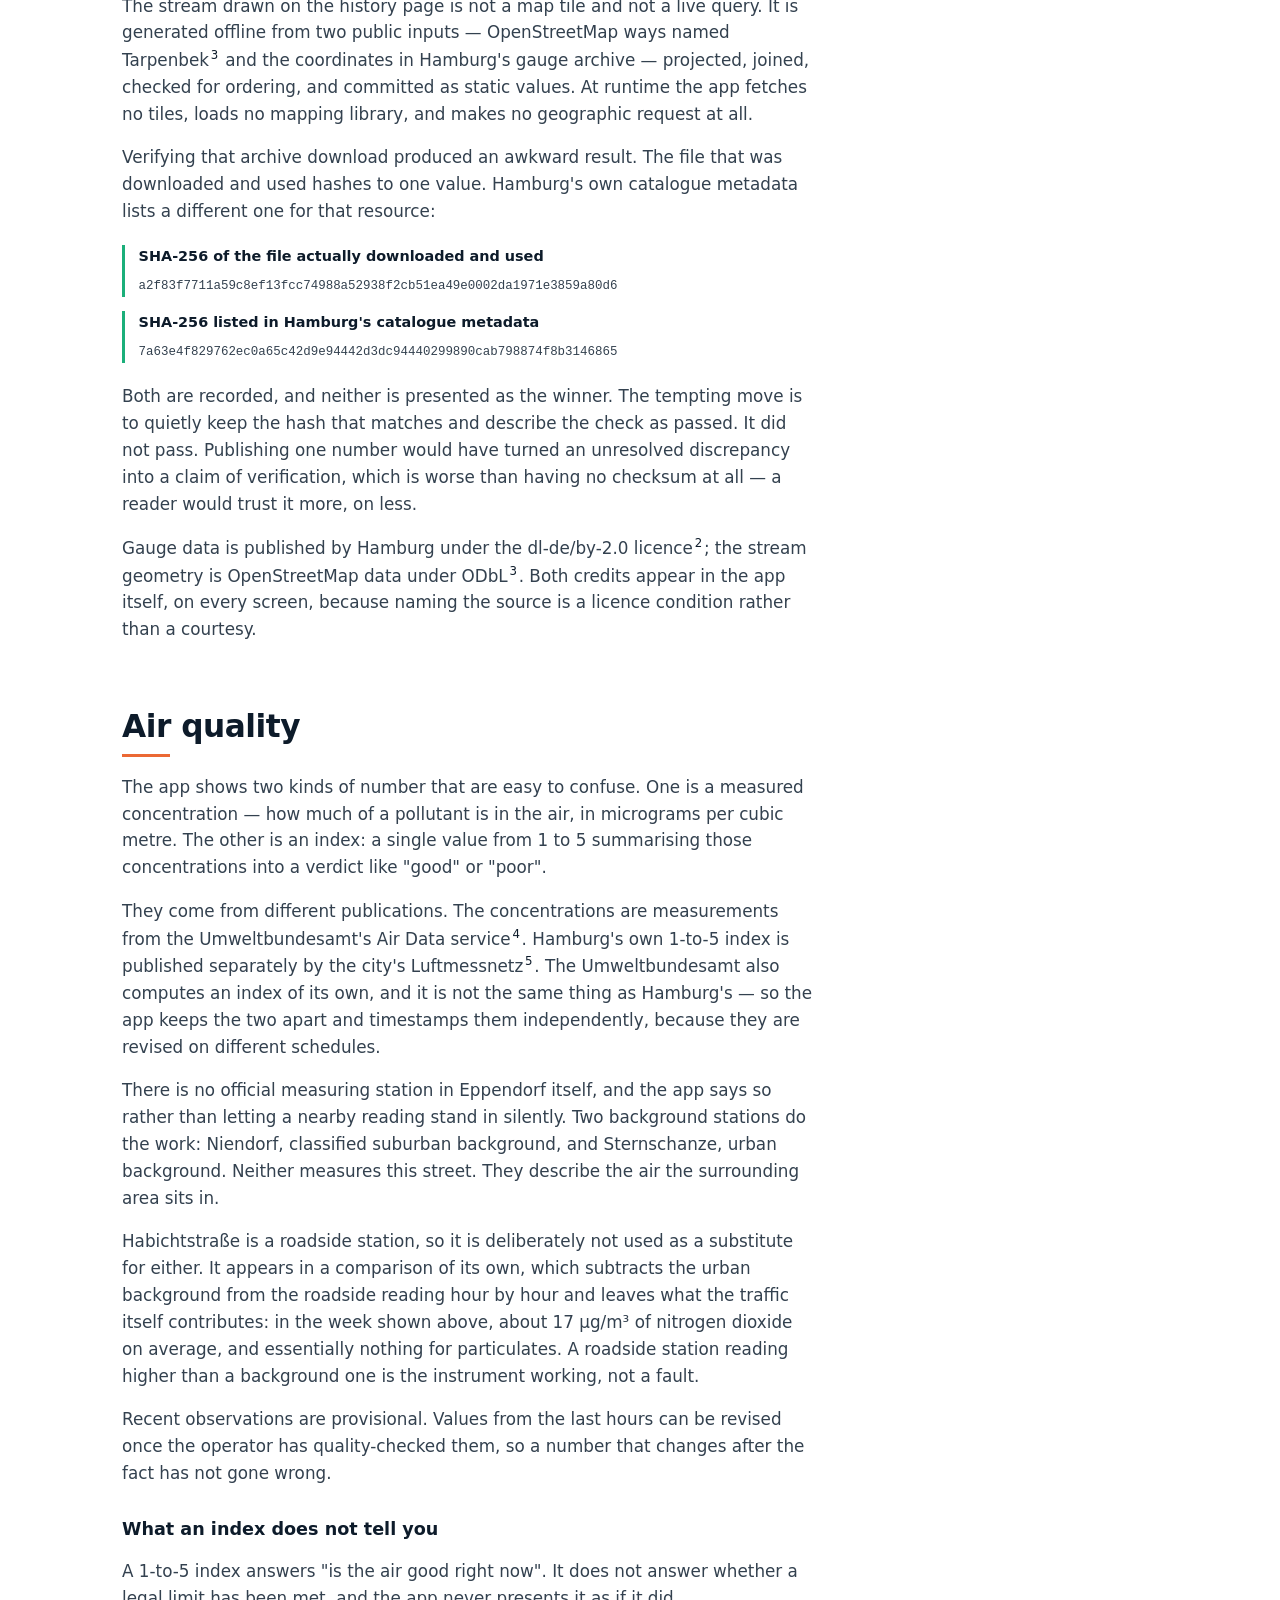
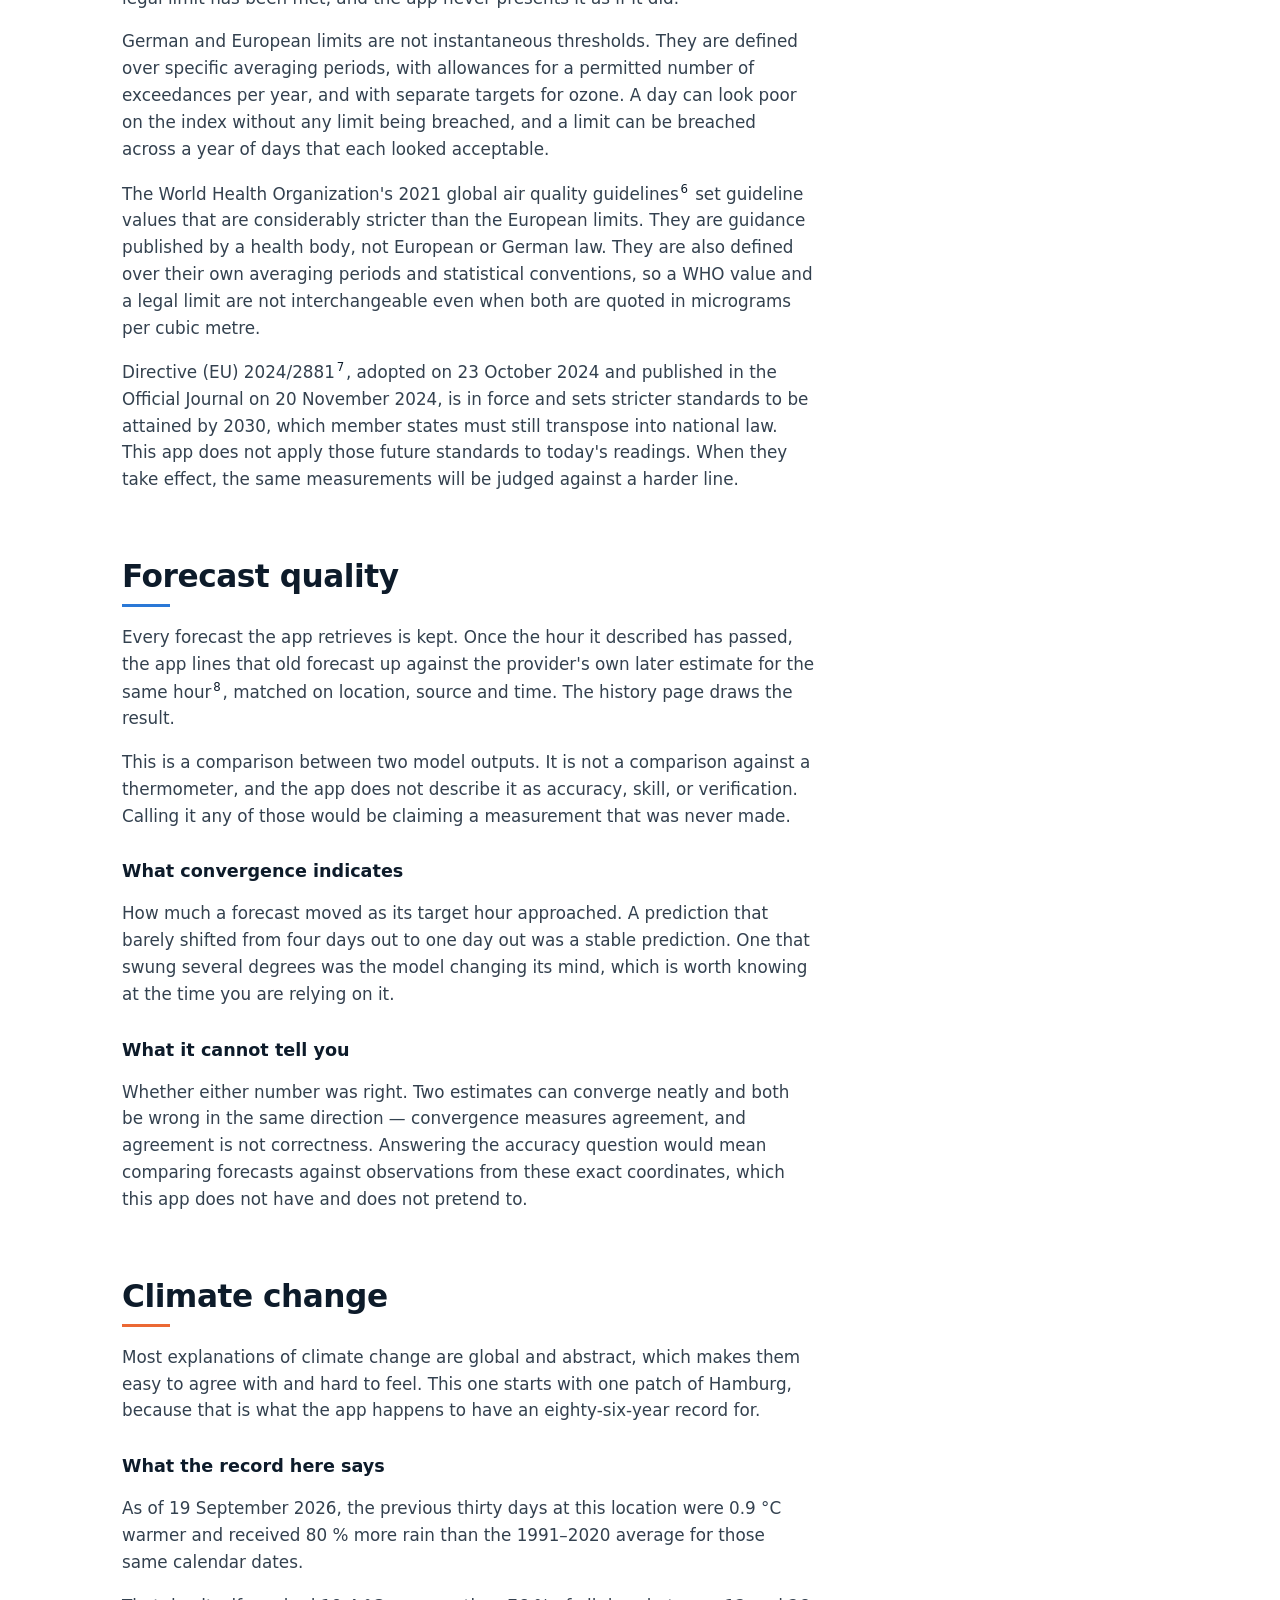
==== commit 5b0a0fef: "feat: publish the monthly climate magazine Adds the issue and archive styling, a standard-library ar" ====
--- a/index.html
+++ b/index.html
@@ -9,6 +9,12 @@
       content="A private, self-hosted weather dashboard for one location in Hamburg, and a reference on the river, air-quality, forecast and climate data behind it."
     />
     <link rel="stylesheet" href="assets/site.css" />
+    <link
+      rel="alternate"
+      type="application/atom+xml"
+      title="Hello Weather — Climate Magazine"
+      href="feed.xml"
+    />
   </head>
   <body>
     <nav class="toc" aria-label="Sections">
@@ -22,6 +28,7 @@
         <li><a href="#forecast-quality">Forecast quality</a></li>
         <li><a href="#climate-change">Climate change</a></li>
         <li><a href="#sources">Sources</a></li>
+        <li><a href="issues/index.html">Magazine</a></li>
       </ul>
     </nav>
 
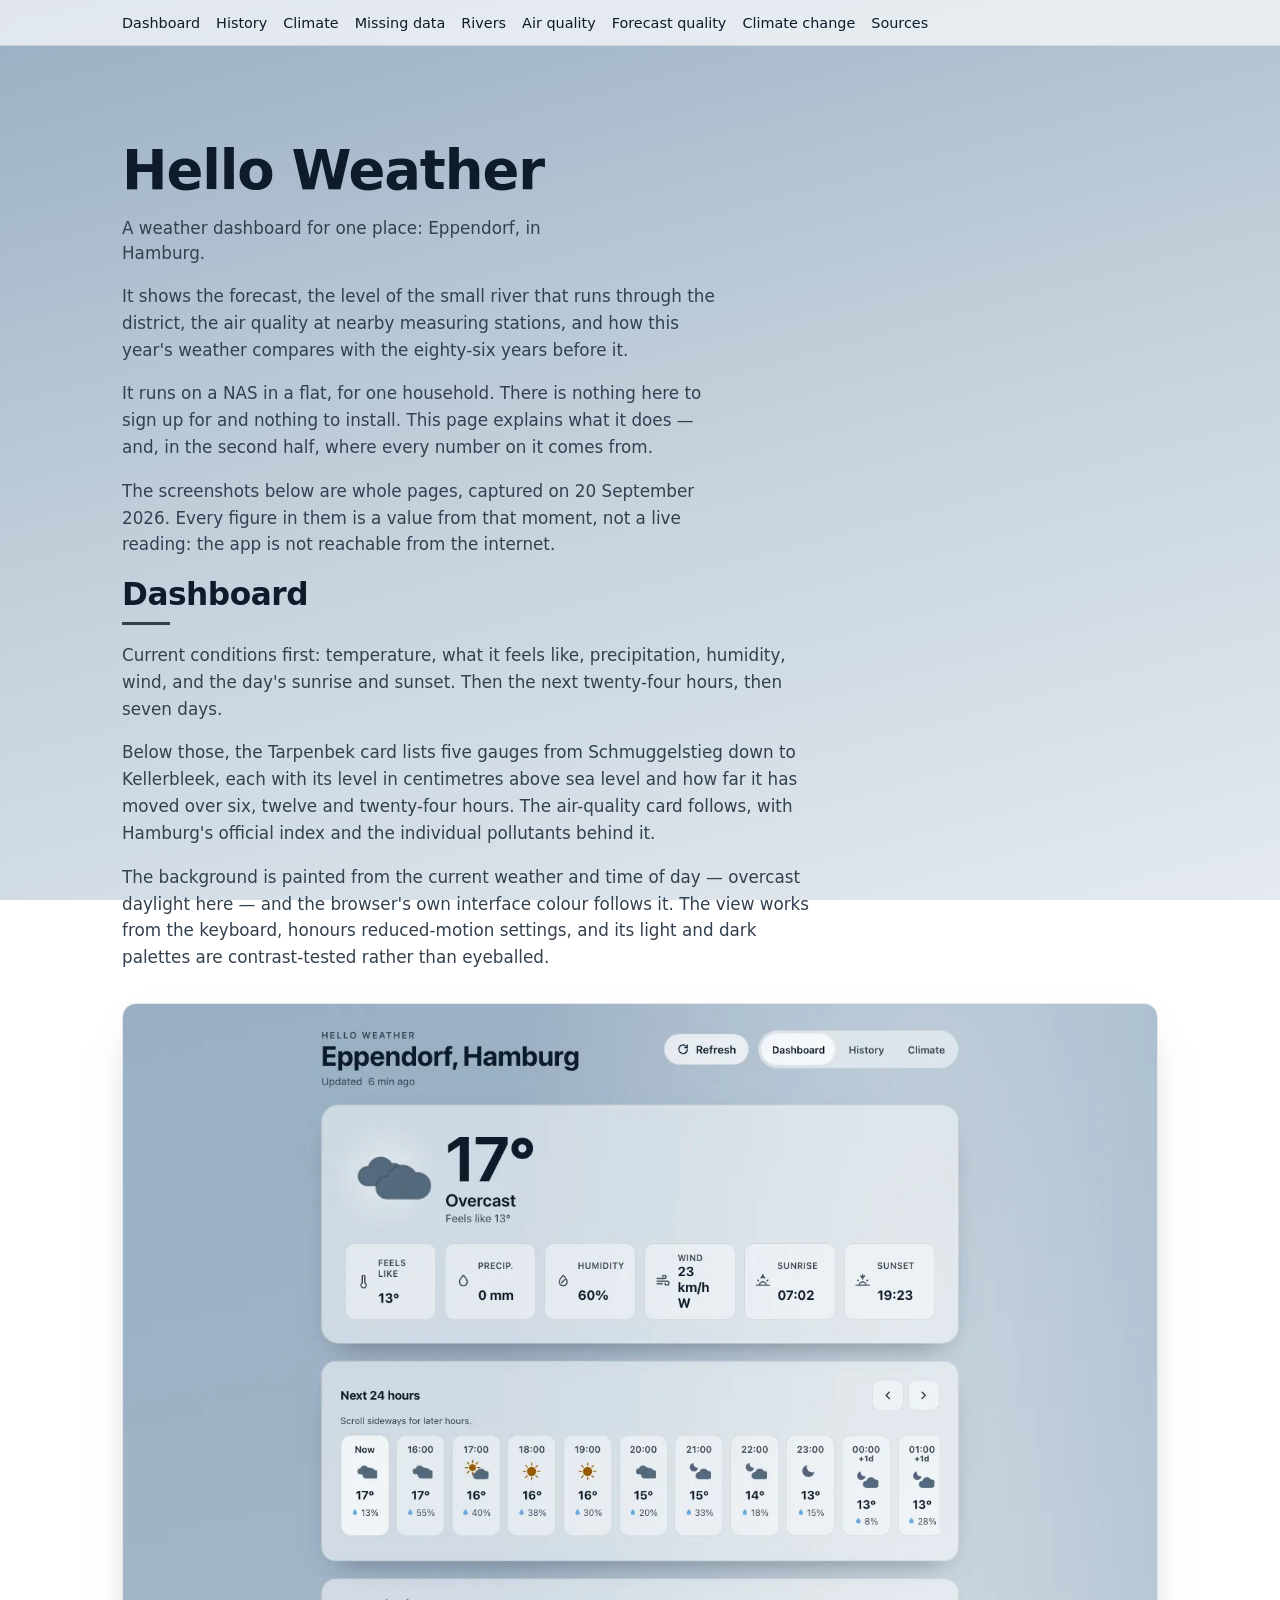
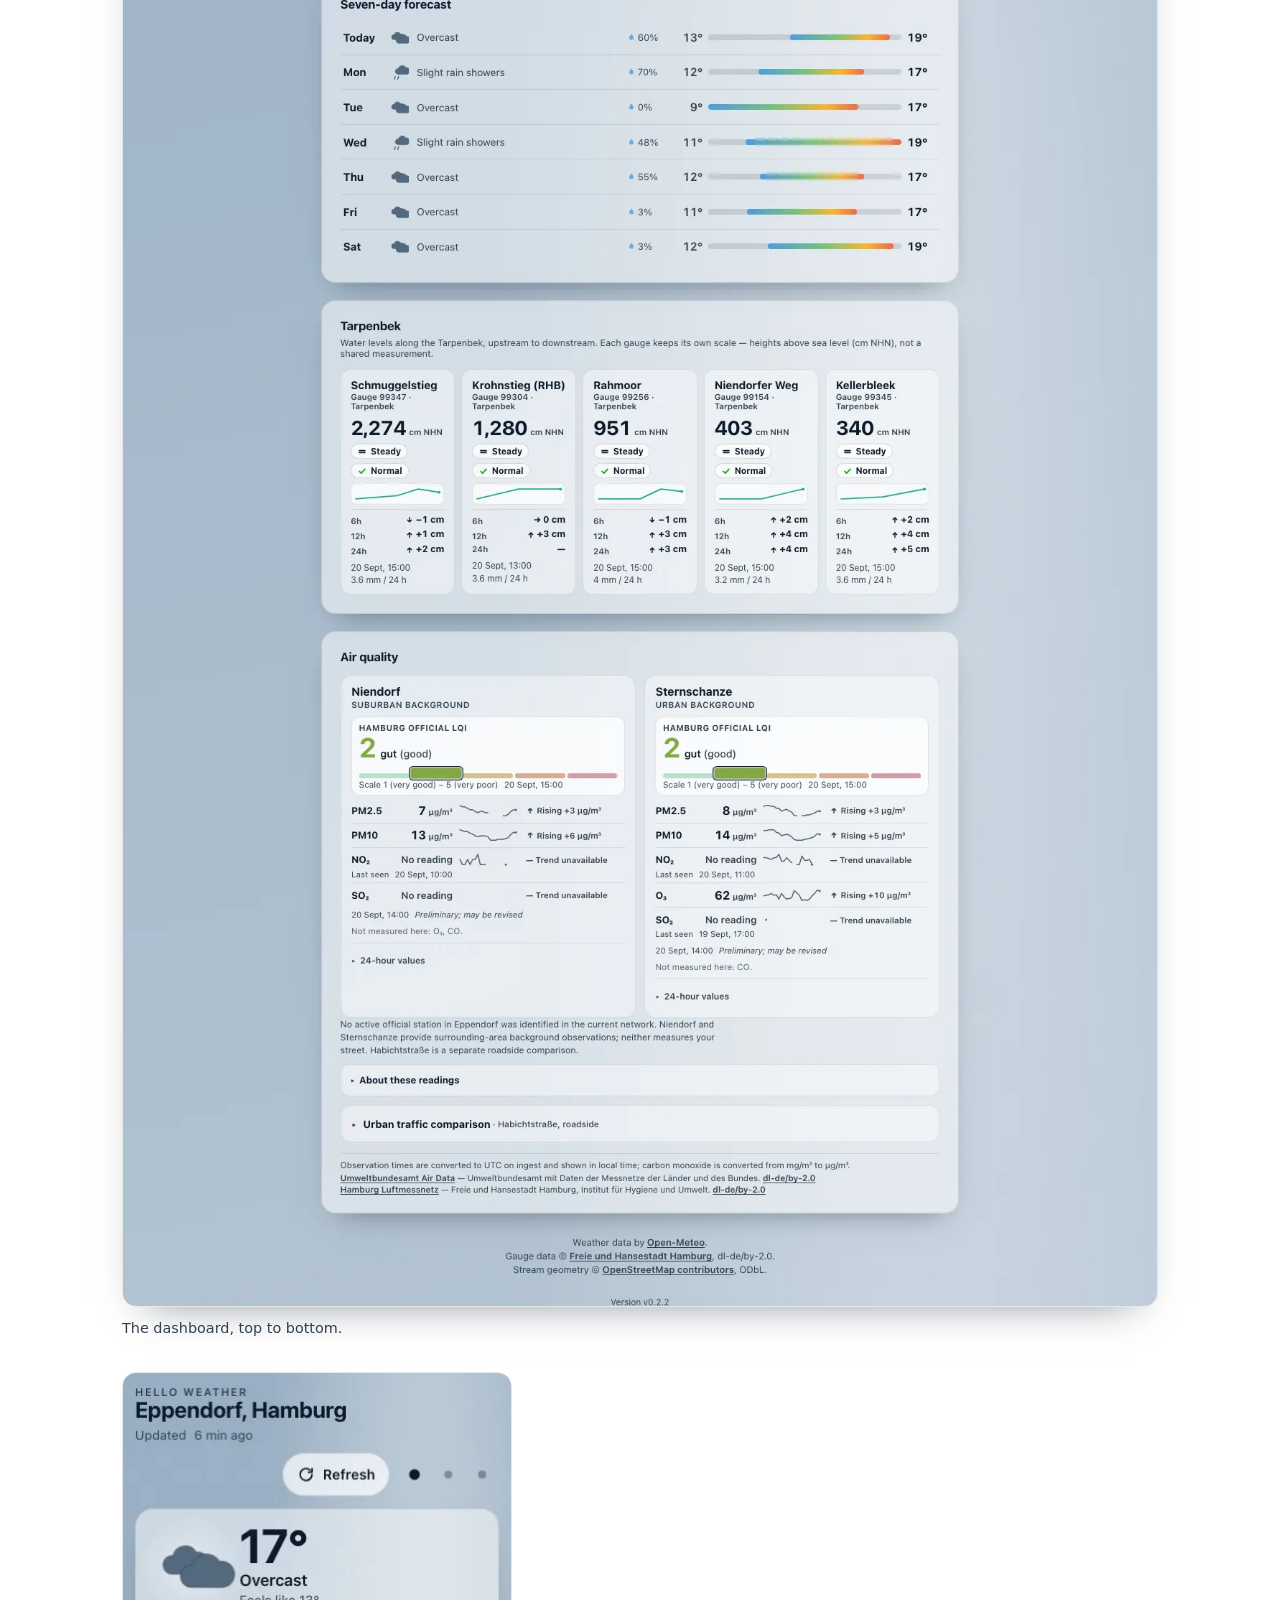
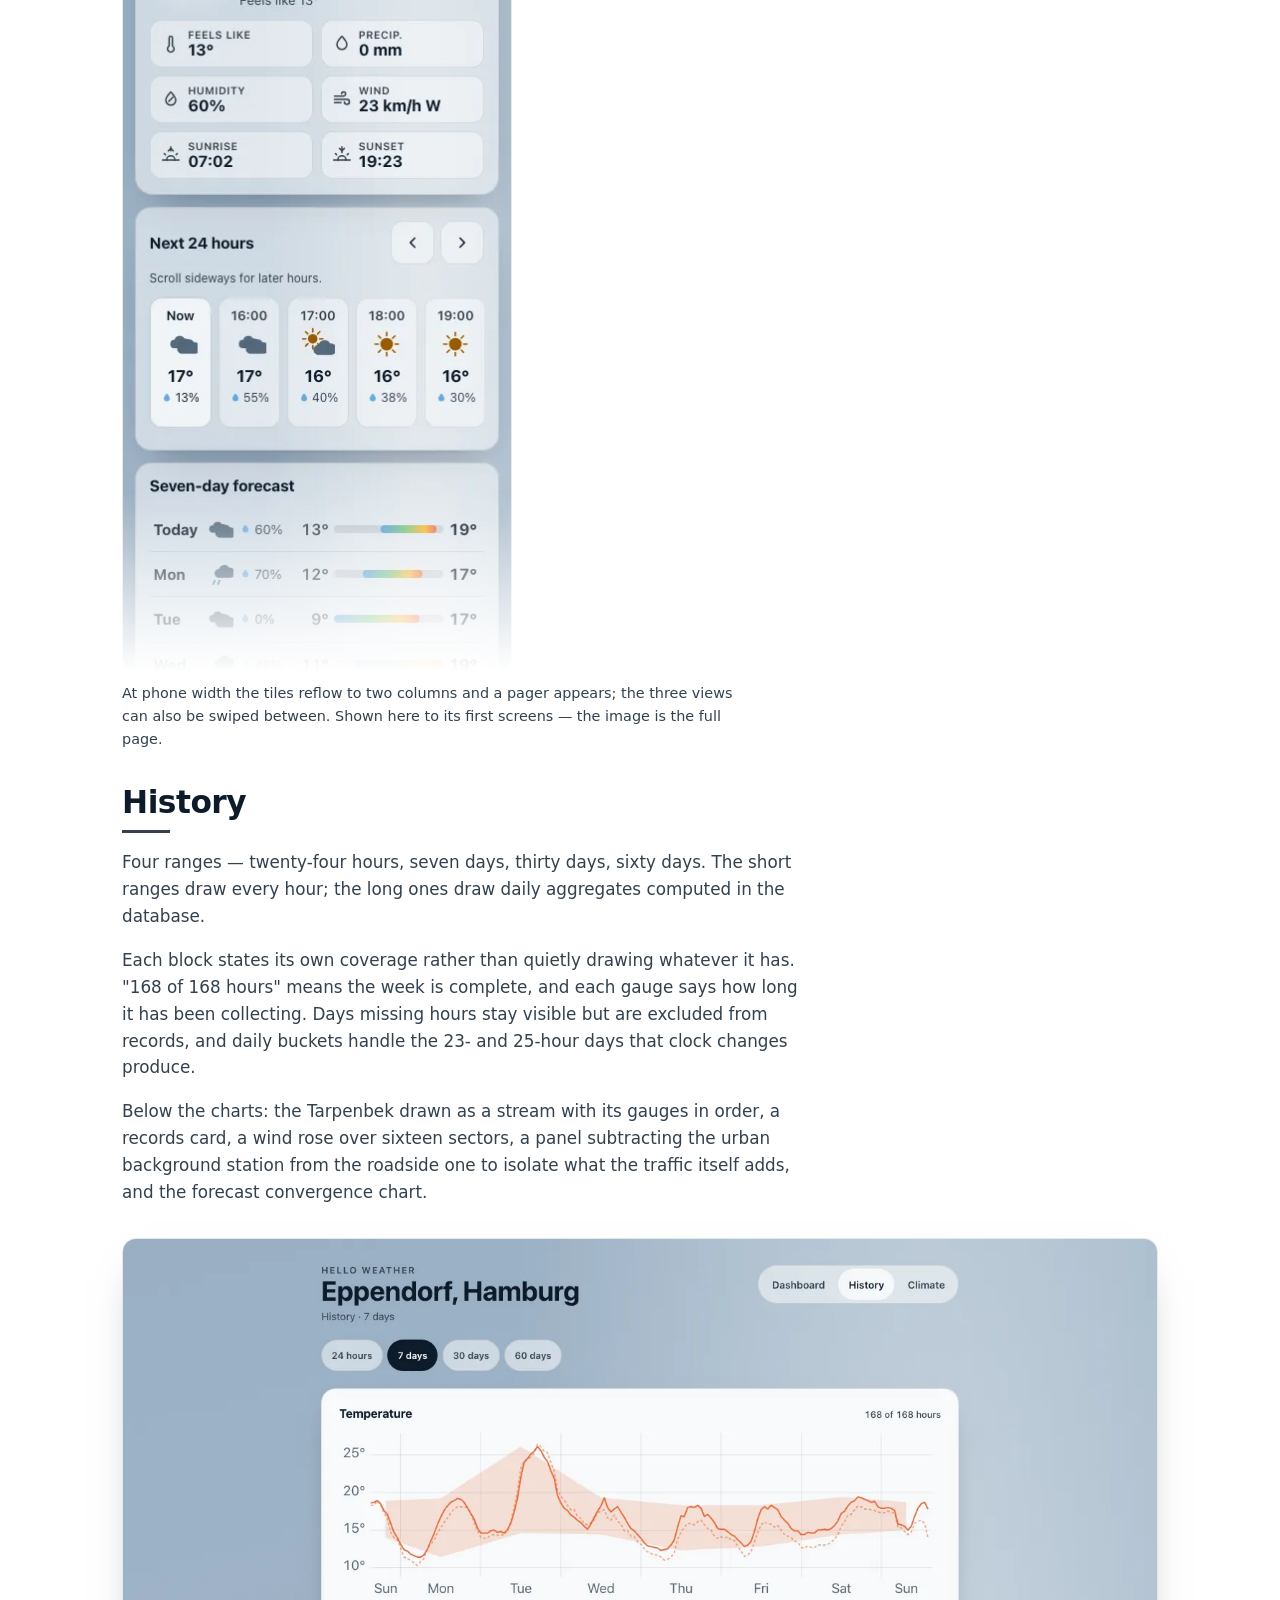
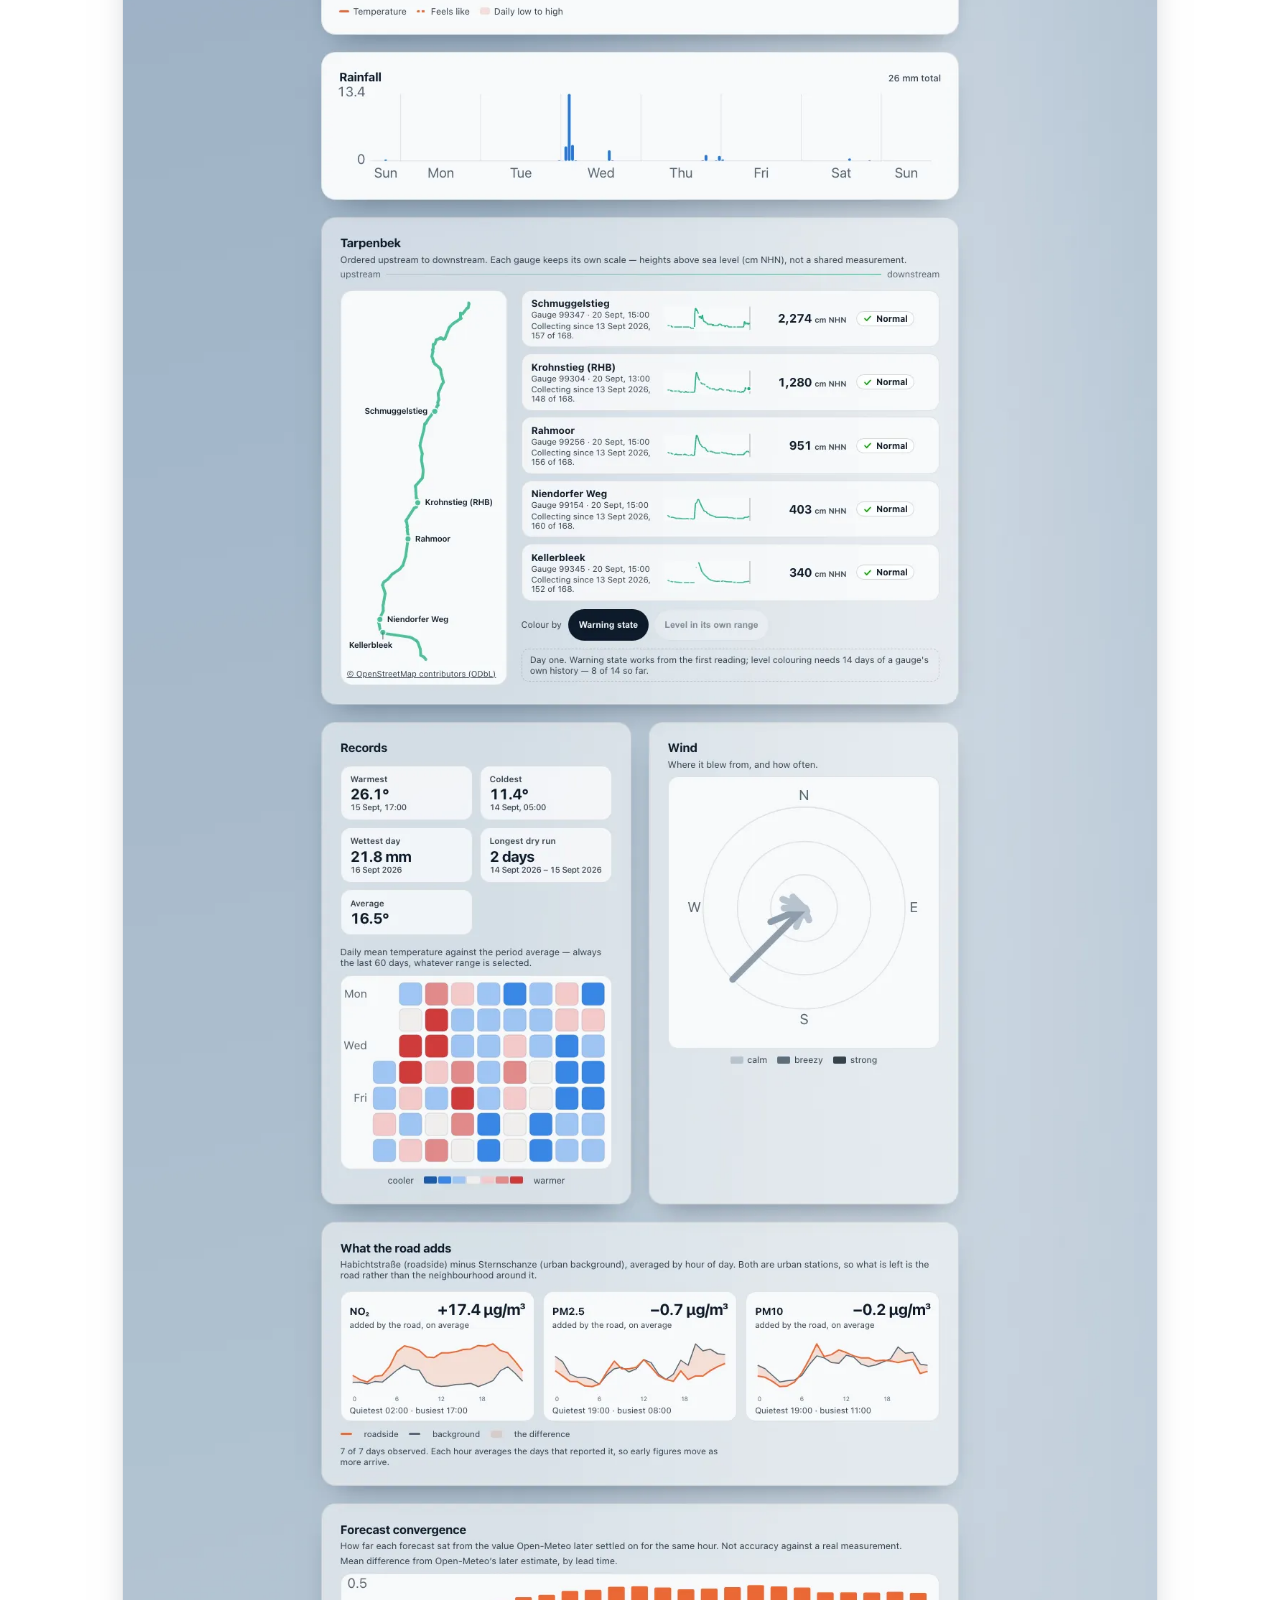
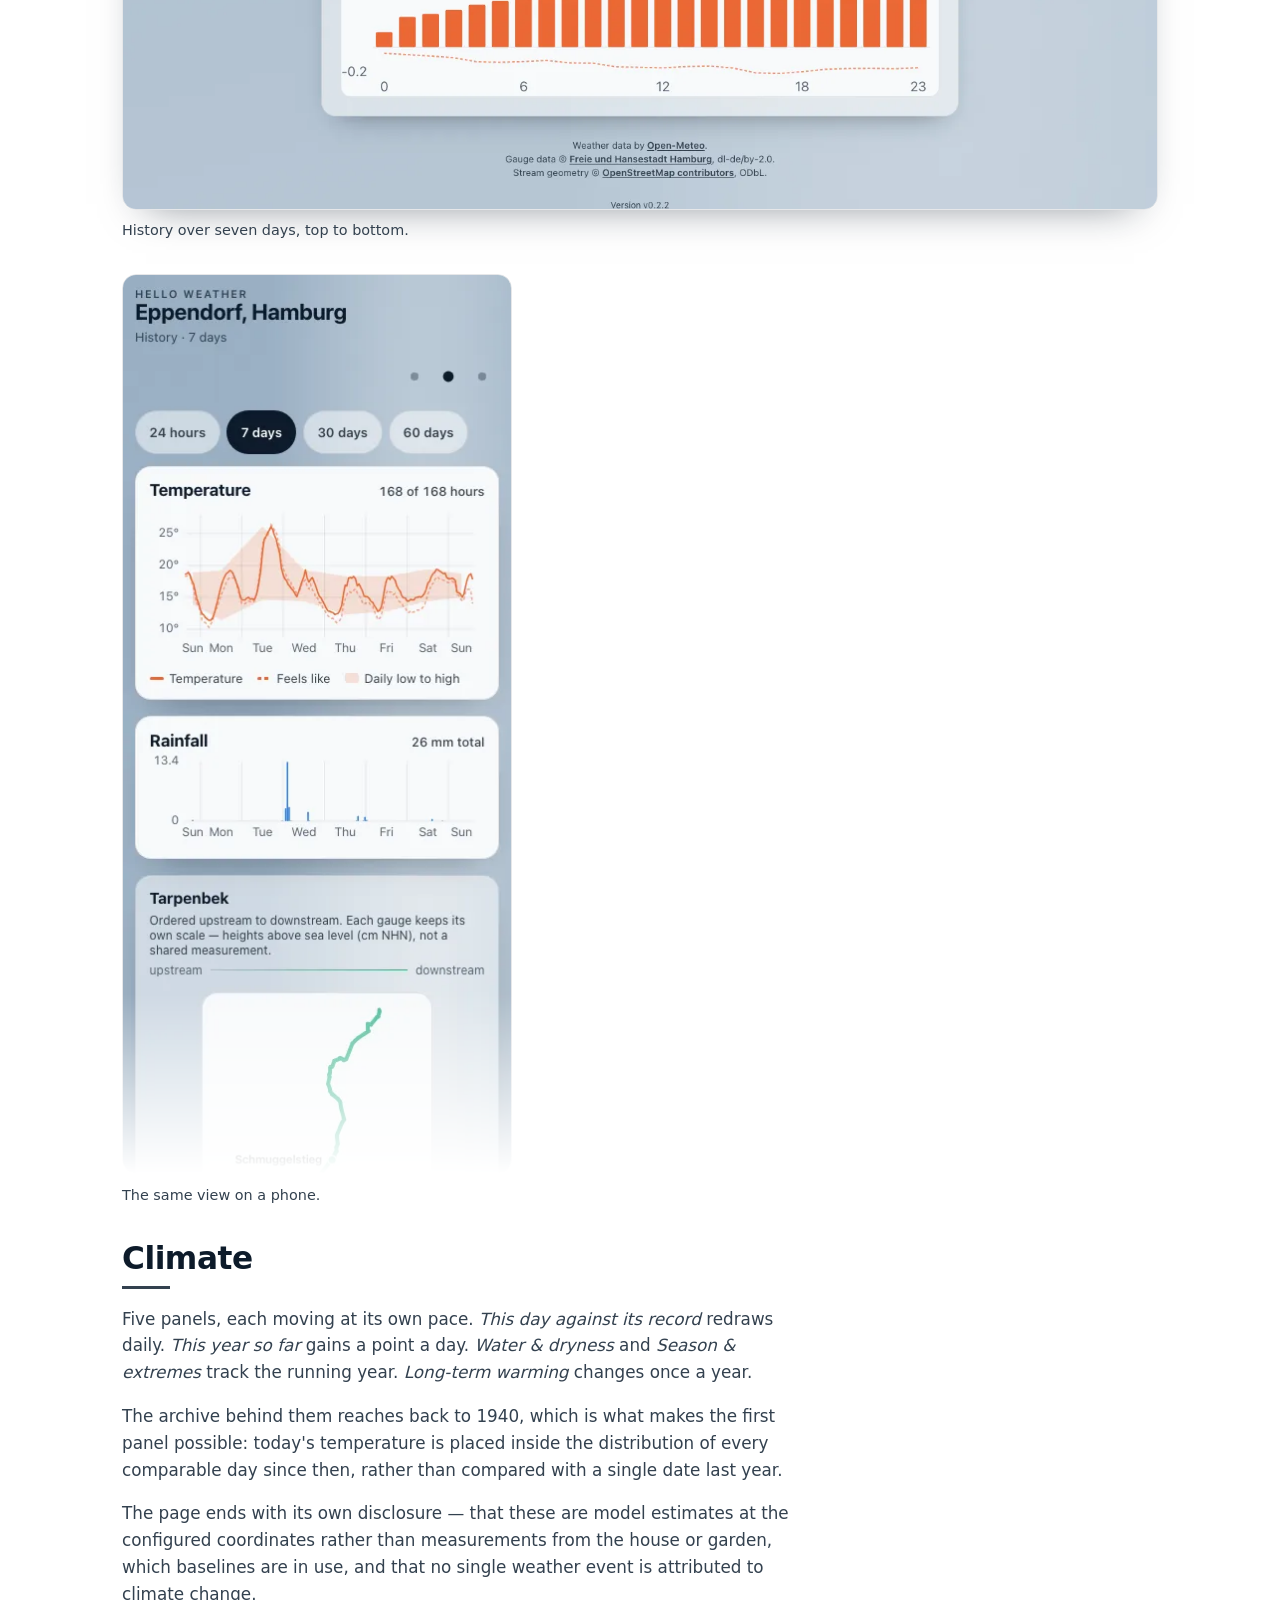
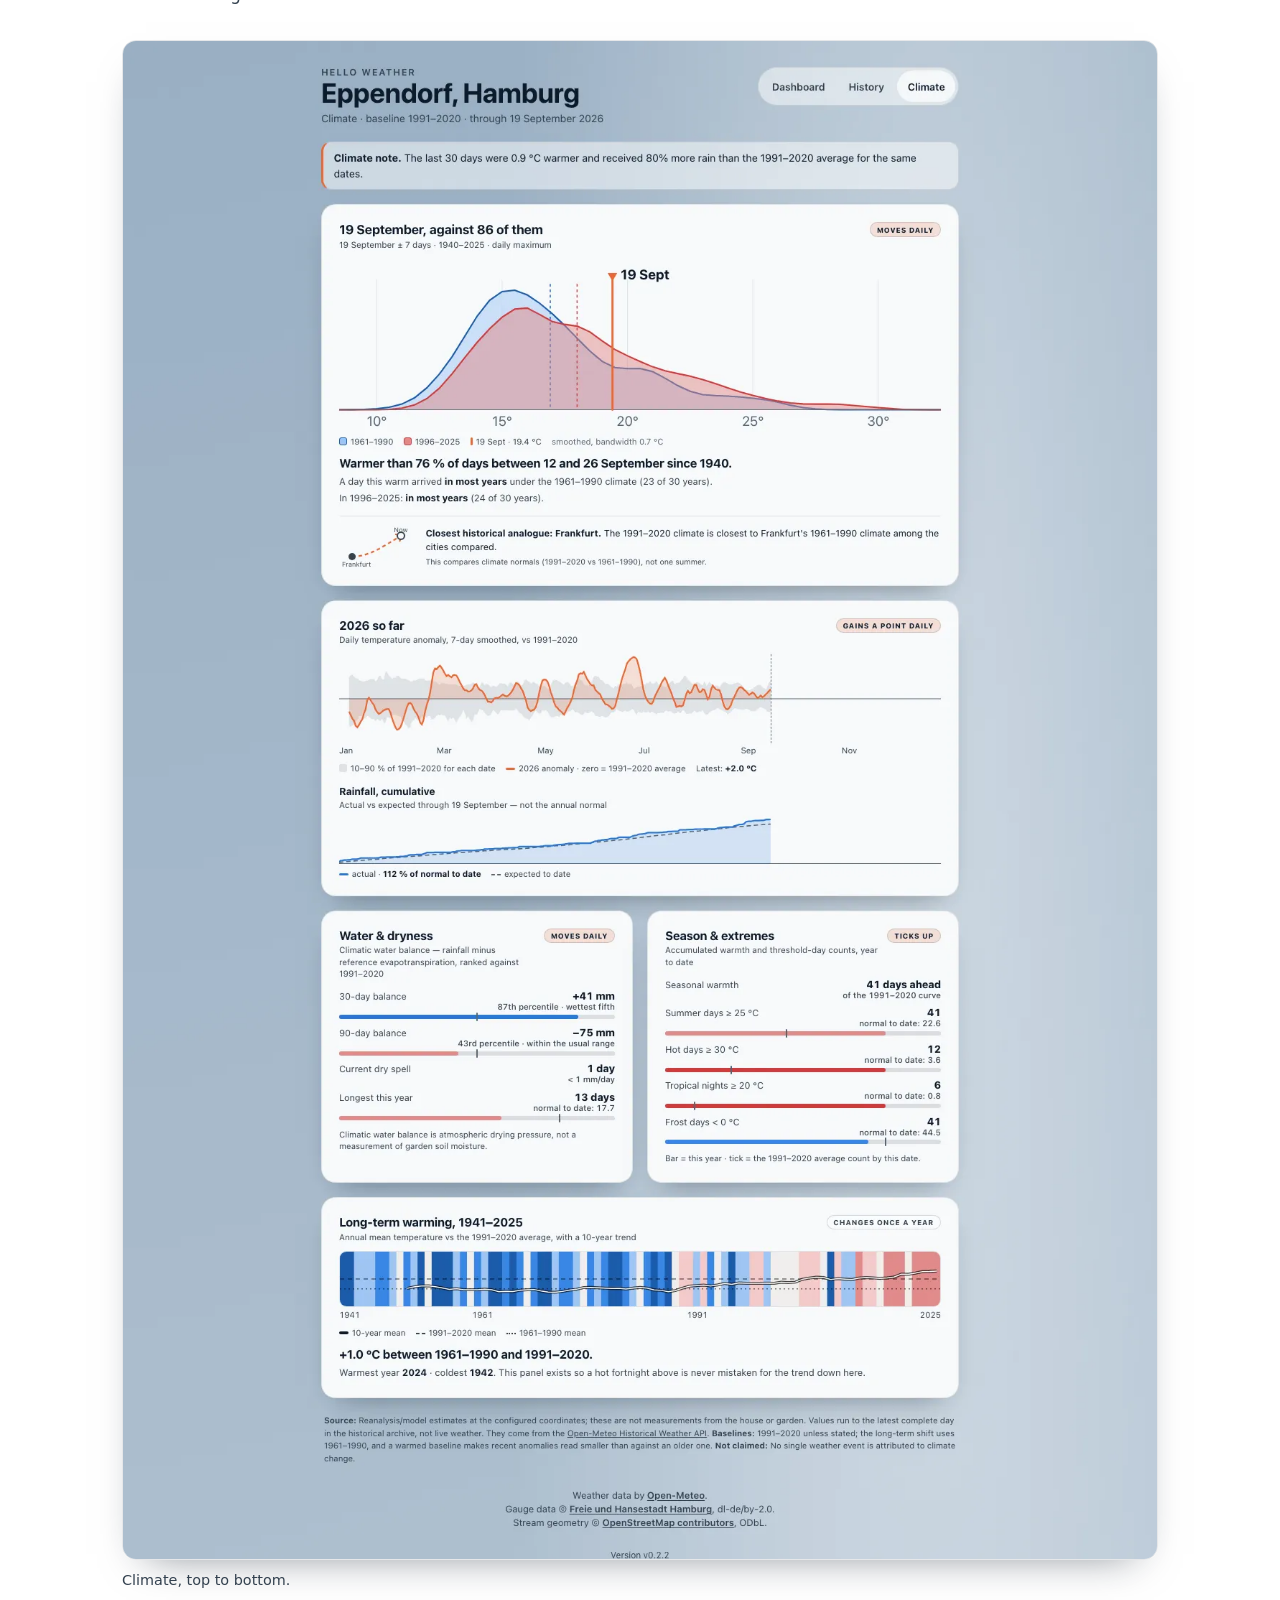
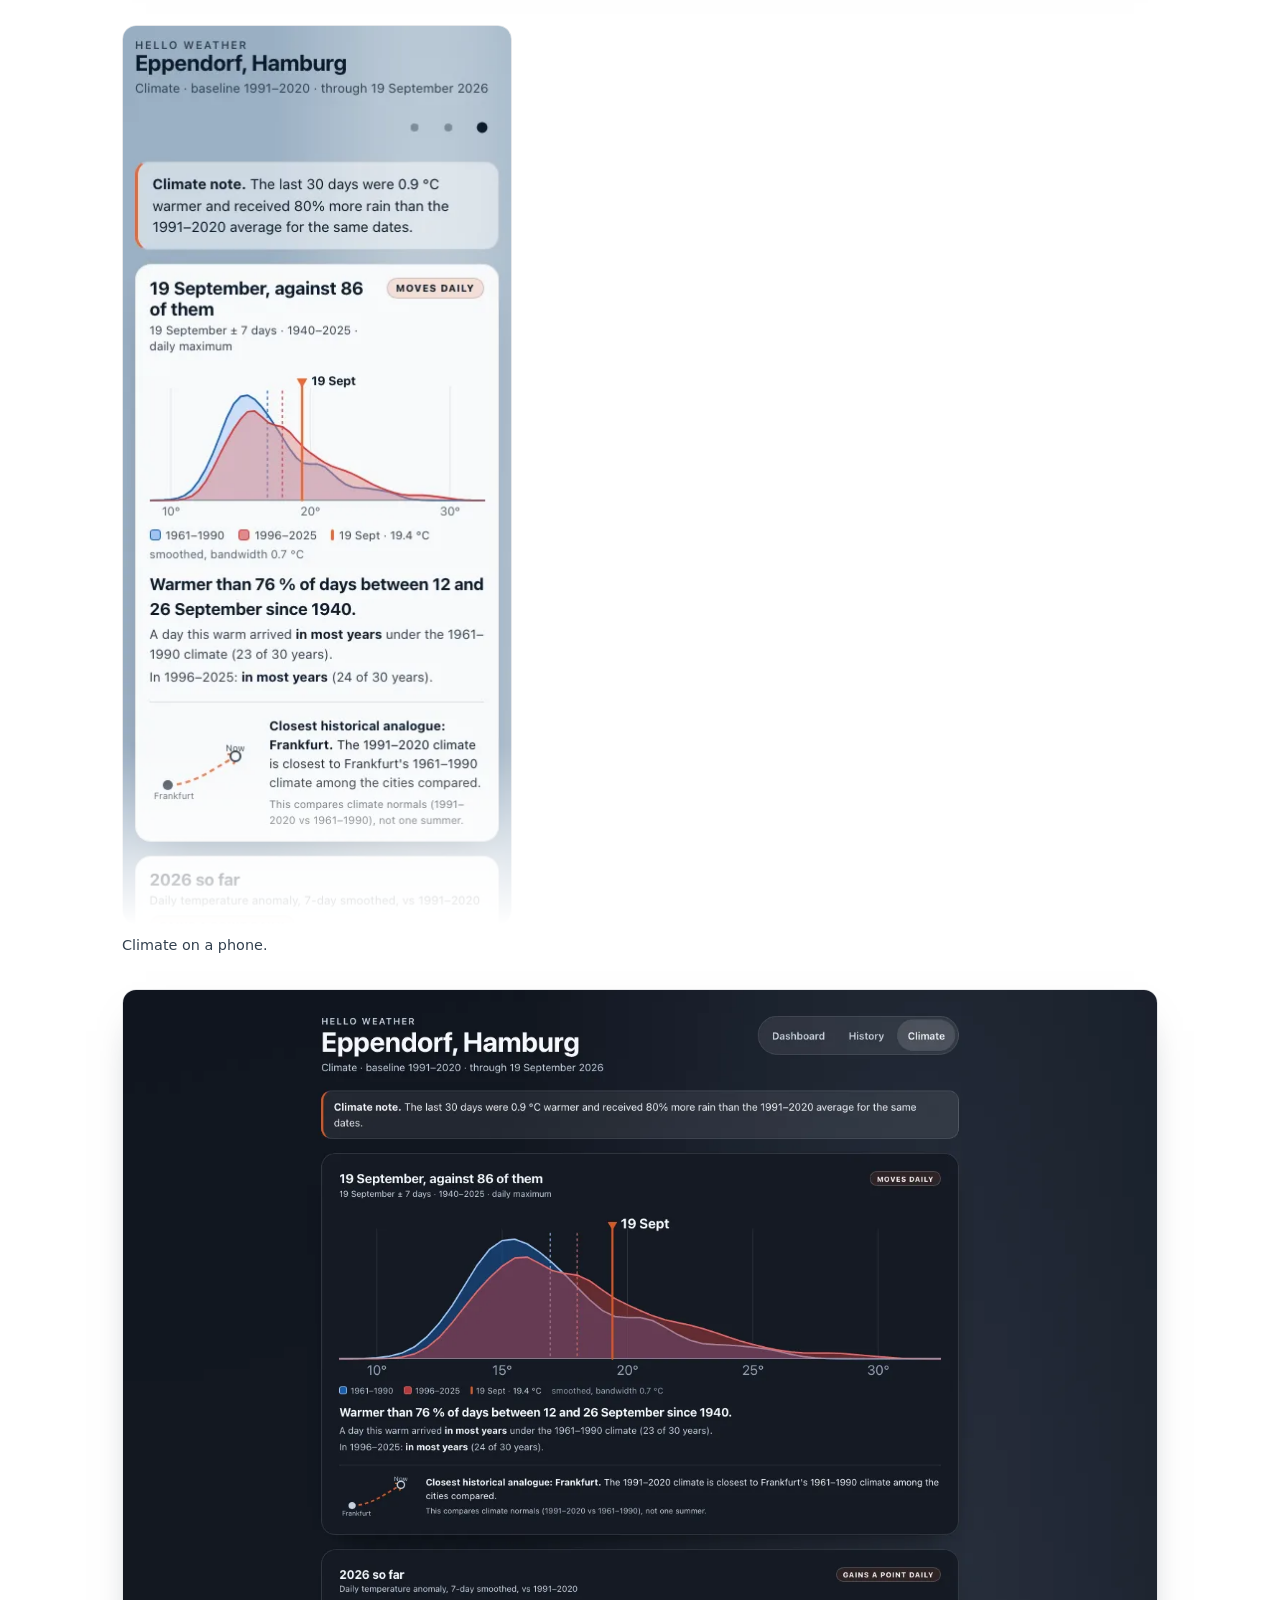
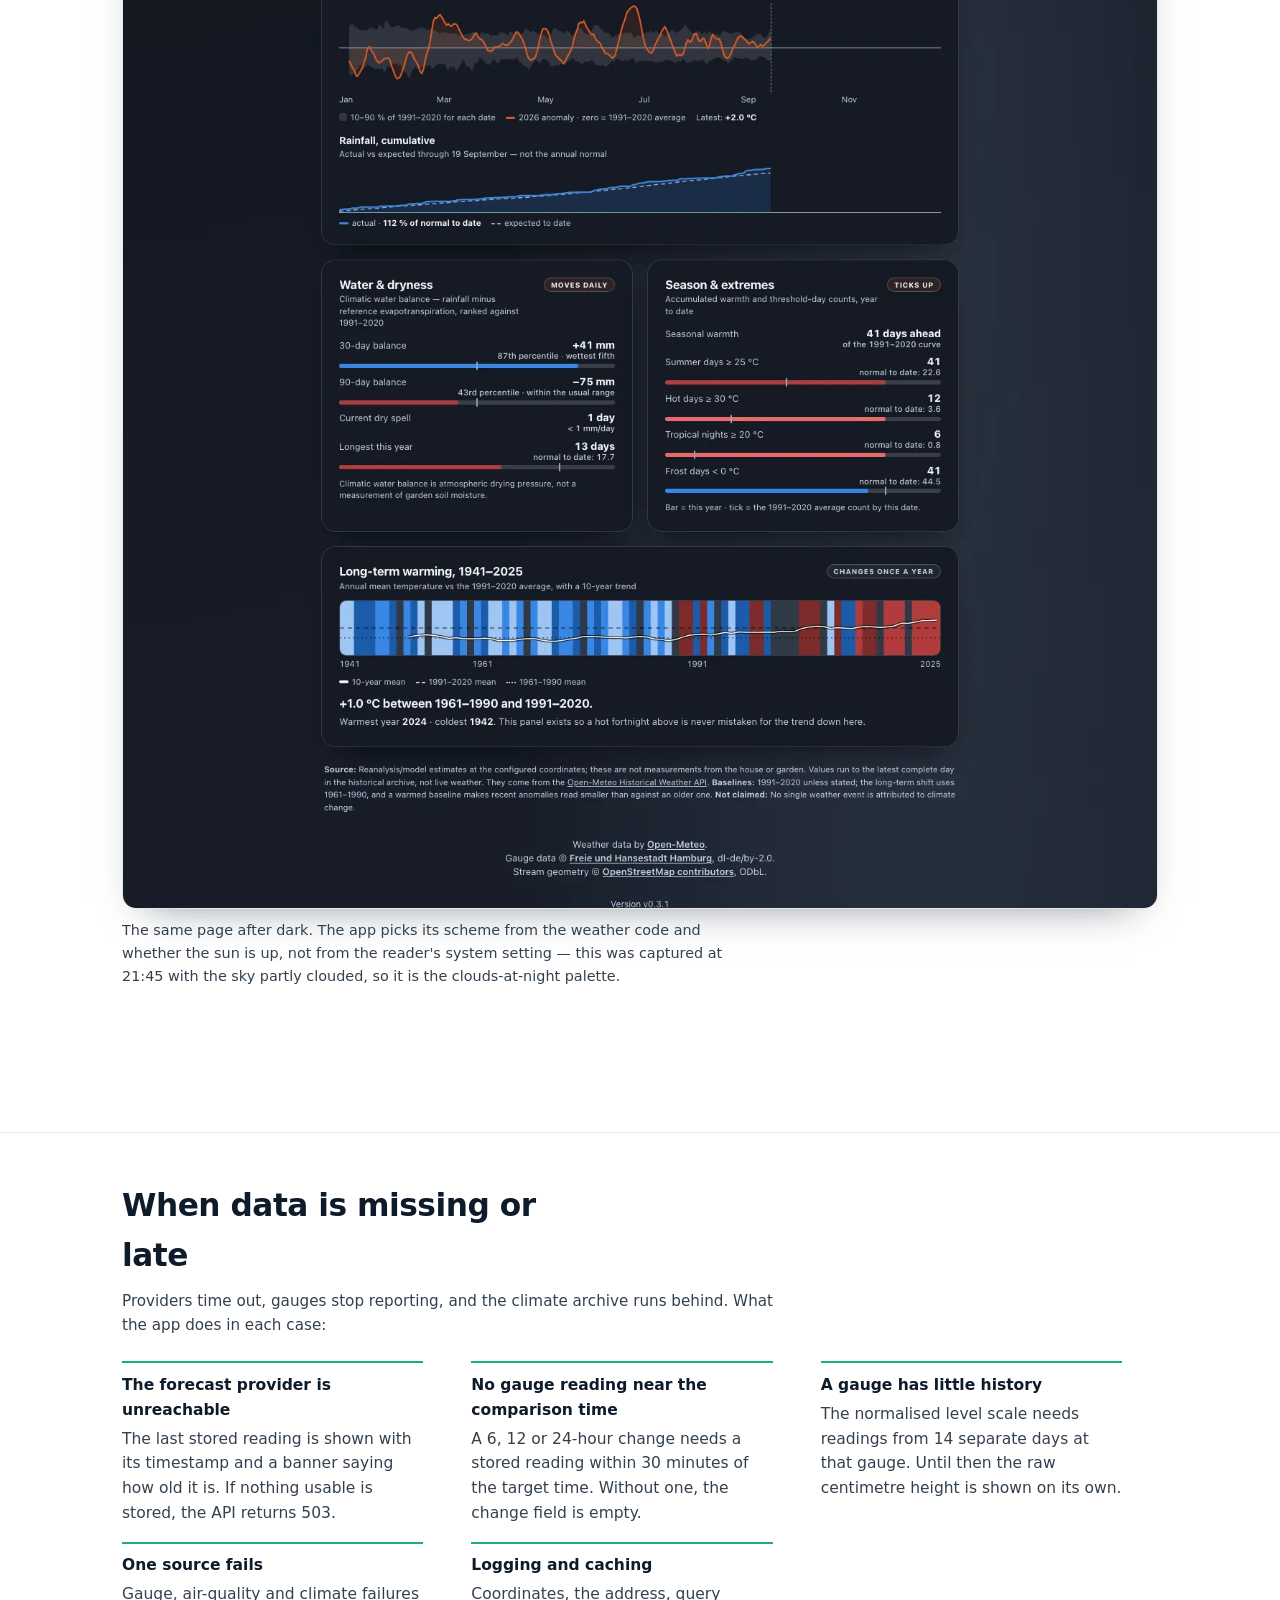
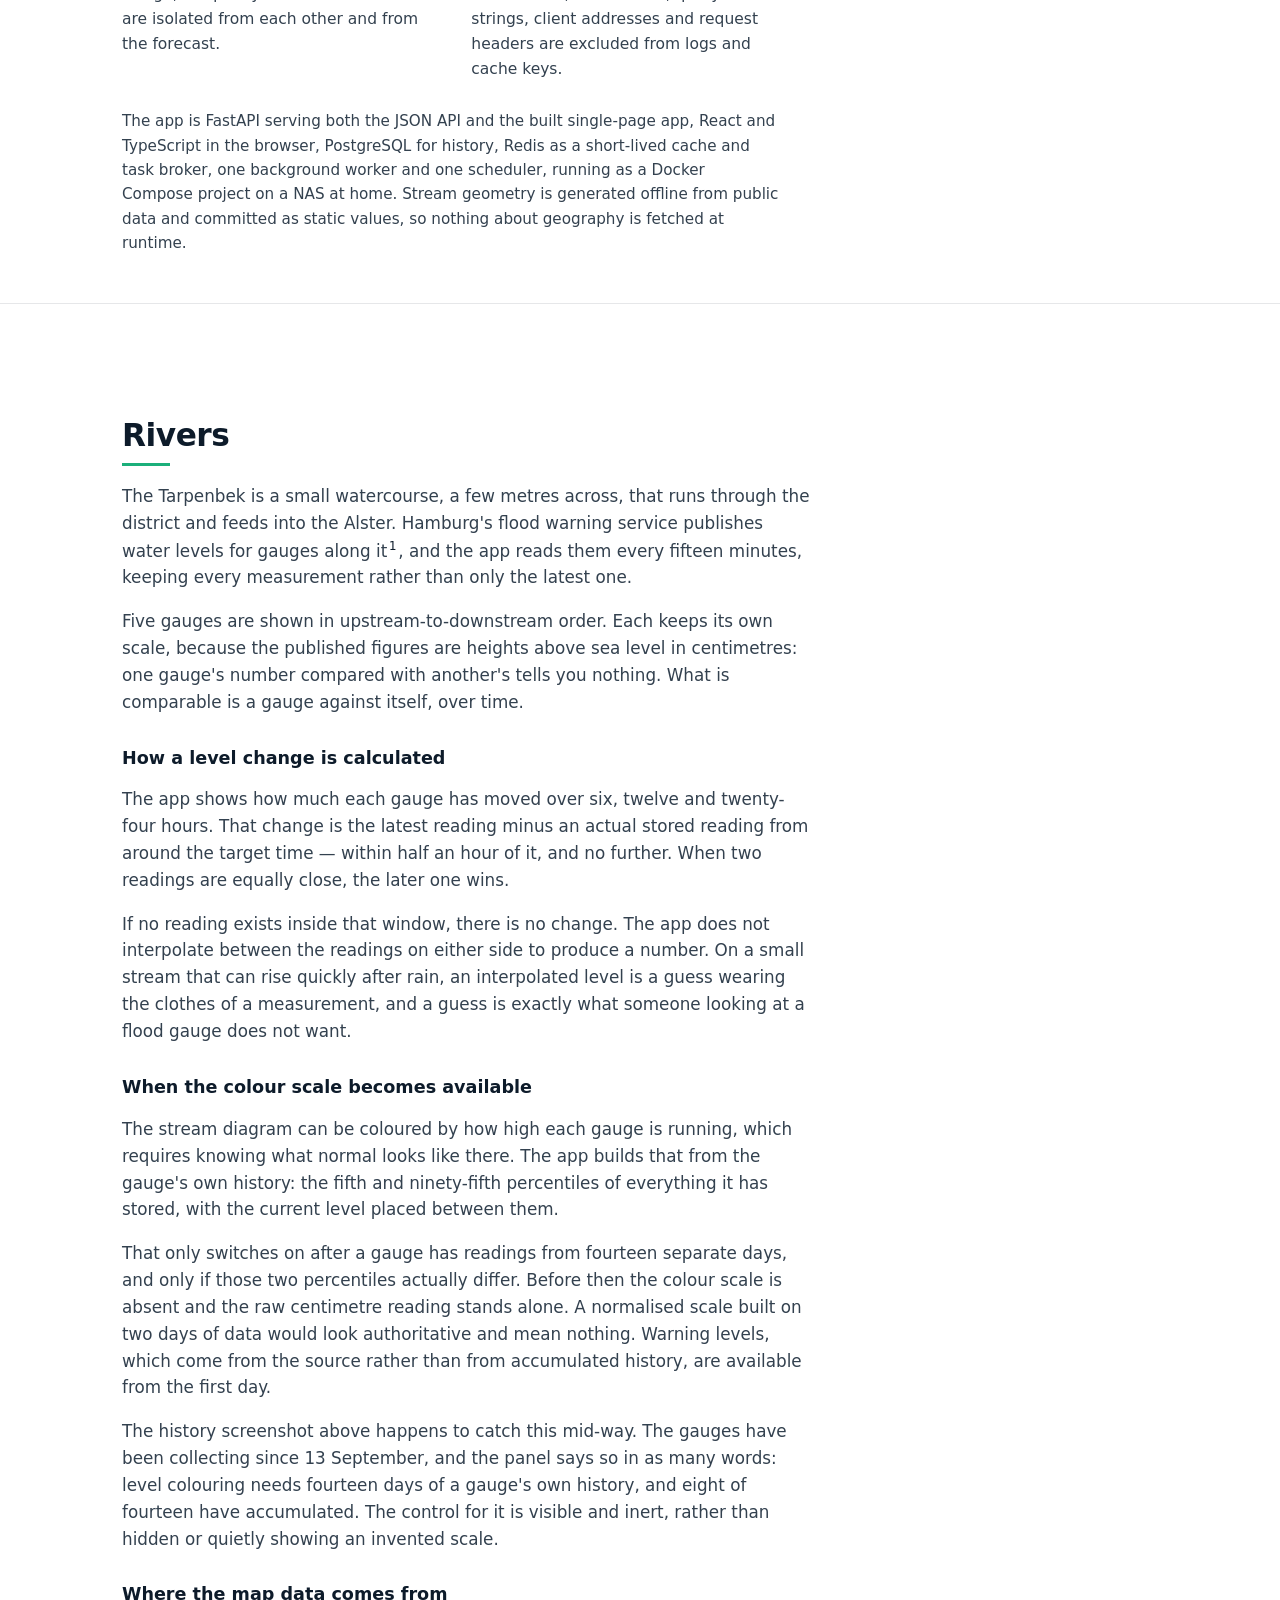
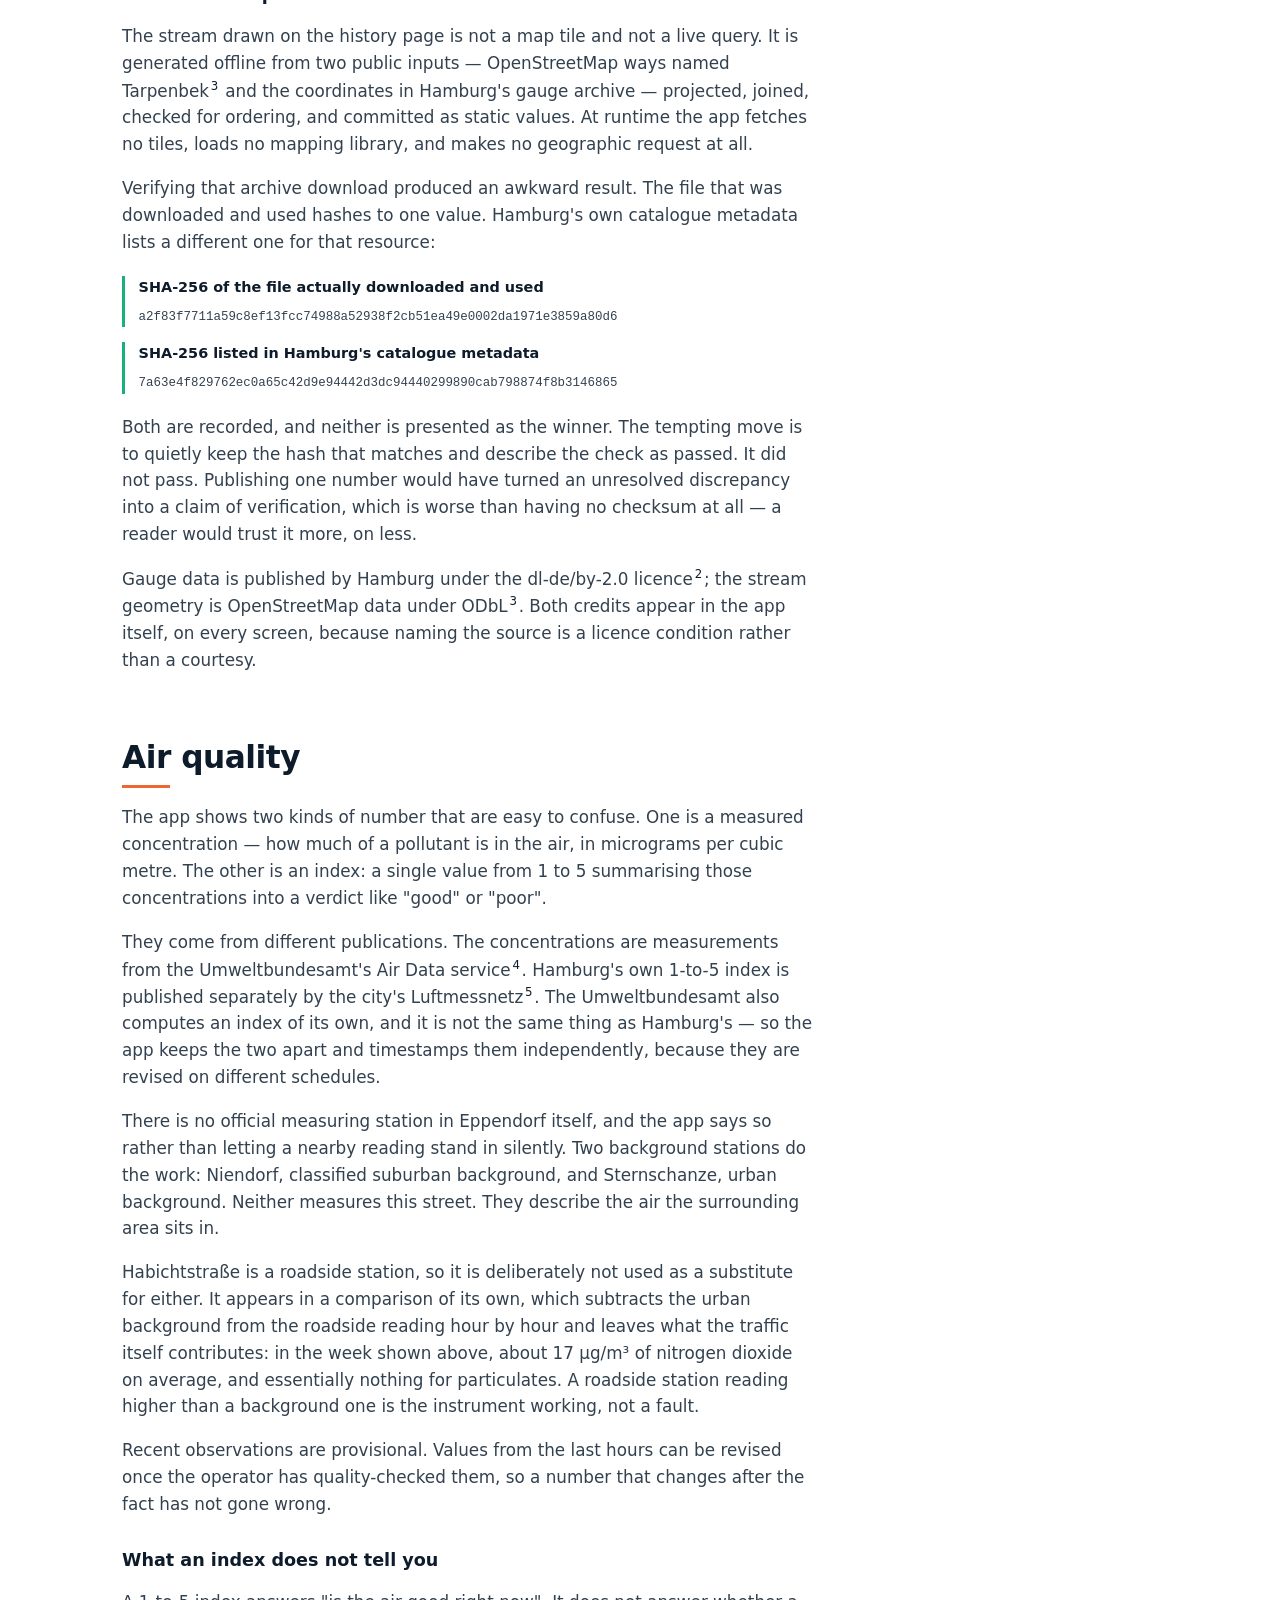
==== commit 7086004d: "feat: add the dark Climate capture Captured at 21:45 local with weather code 2, so the app was rende" ====
--- a/index.html
+++ b/index.html
@@ -9,12 +9,6 @@
       content="A private, self-hosted weather dashboard for one location in Hamburg, and a reference on the river, air-quality, forecast and climate data behind it."
     />
     <link rel="stylesheet" href="assets/site.css" />
-    <link
-      rel="alternate"
-      type="application/atom+xml"
-      title="Hello Weather — Climate Magazine"
-      href="feed.xml"
-    />
   </head>
   <body>
     <nav class="toc" aria-label="Sections">
@@ -28,7 +22,6 @@
         <li><a href="#forecast-quality">Forecast quality</a></li>
         <li><a href="#climate-change">Climate change</a></li>
         <li><a href="#sources">Sources</a></li>
-        <li><a href="issues/index.html">Magazine</a></li>
       </ul>
     </nav>
 
@@ -210,6 +203,22 @@
             Climate on a phone.
           </figcaption>
         </figure>
+
+        <figure class="full">
+          <img
+            src="assets/shots/climate-desktop-dark.webp"
+            alt="The same climate view rendered in the dark scheme: a near-black background with pale text, the distribution chart in deep blue and red, and the long-term warming stripes running from blue in the 1940s to red after 1991."
+            width="1440"
+            height="2114"
+            loading="lazy"
+          />
+          <figcaption>
+            The same page after dark. The app picks its scheme from the weather
+            code and whether the sun is up, not from the reader's system
+            setting — this was captured at 21:45 with the sky partly clouded,
+            so it is the clouds-at-night palette.
+          </figcaption>
+        </figure>
       </div>
 
       <div class="band" id="built">
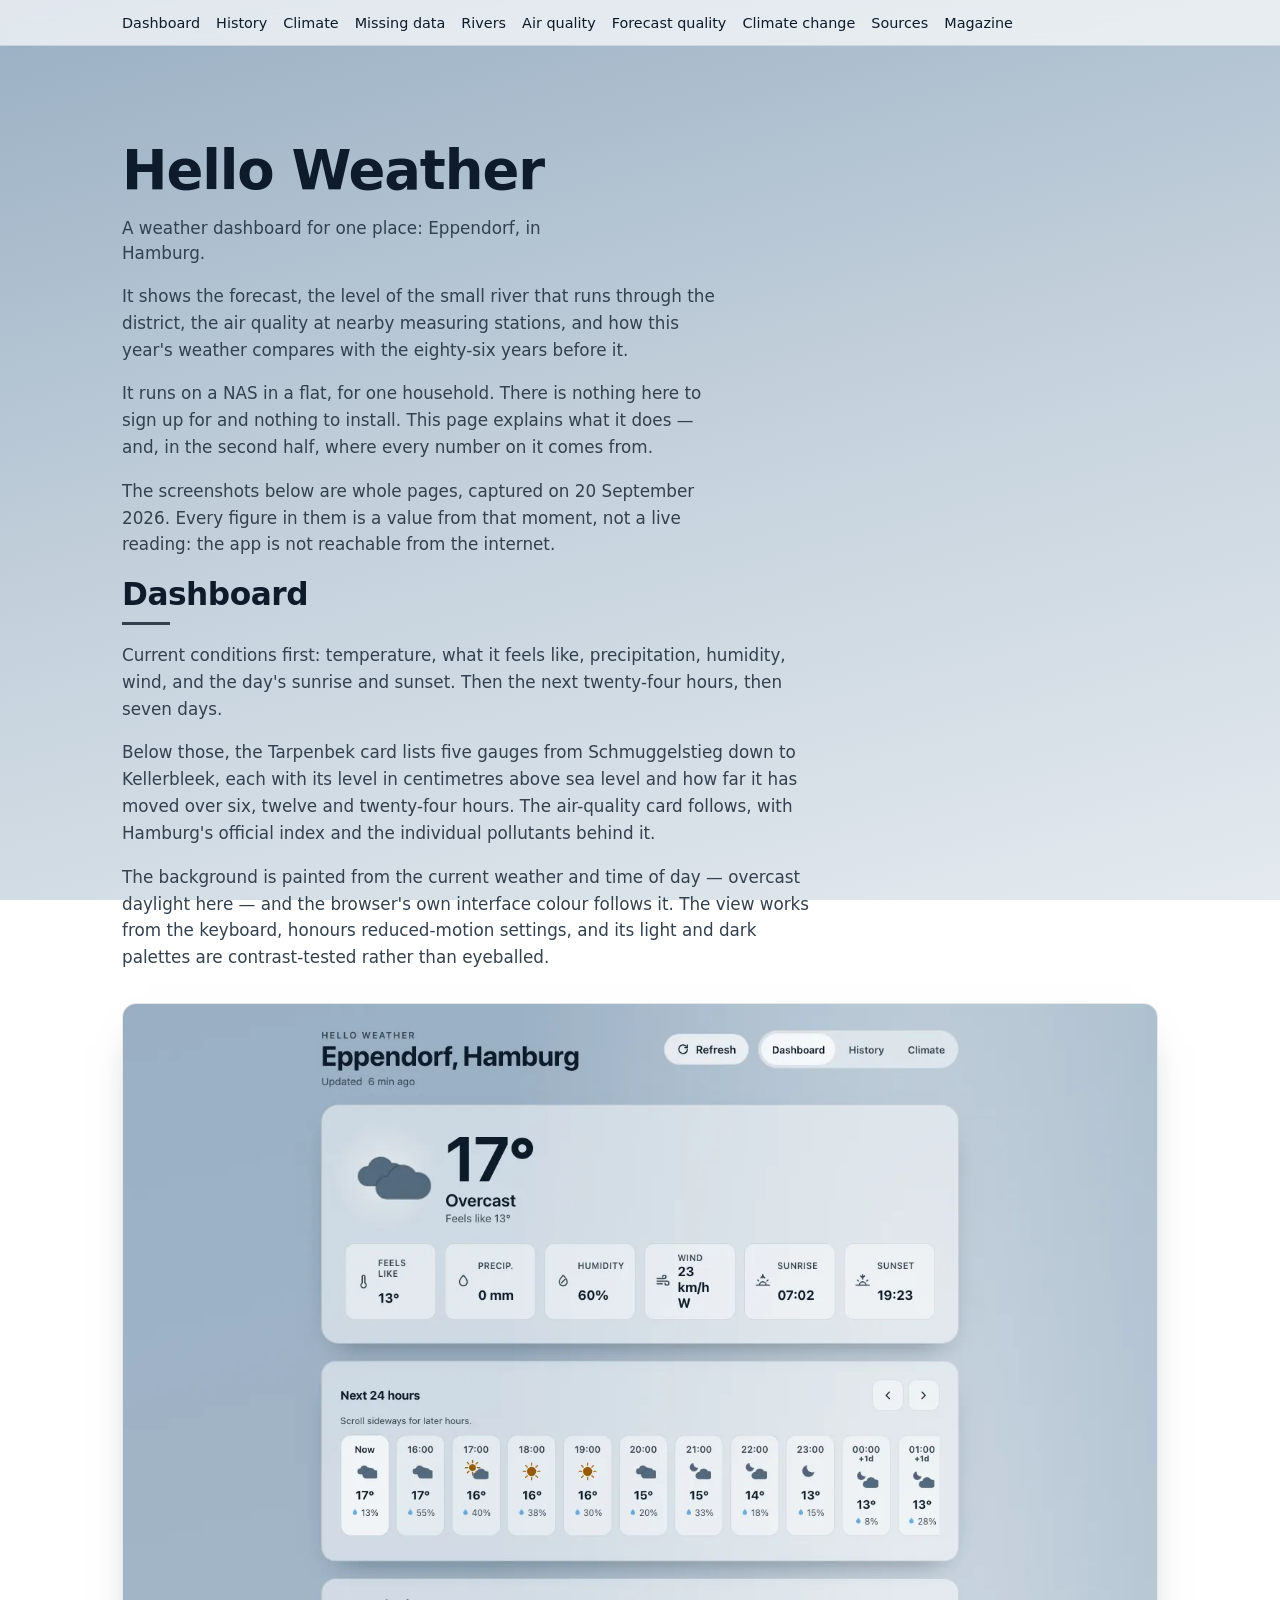
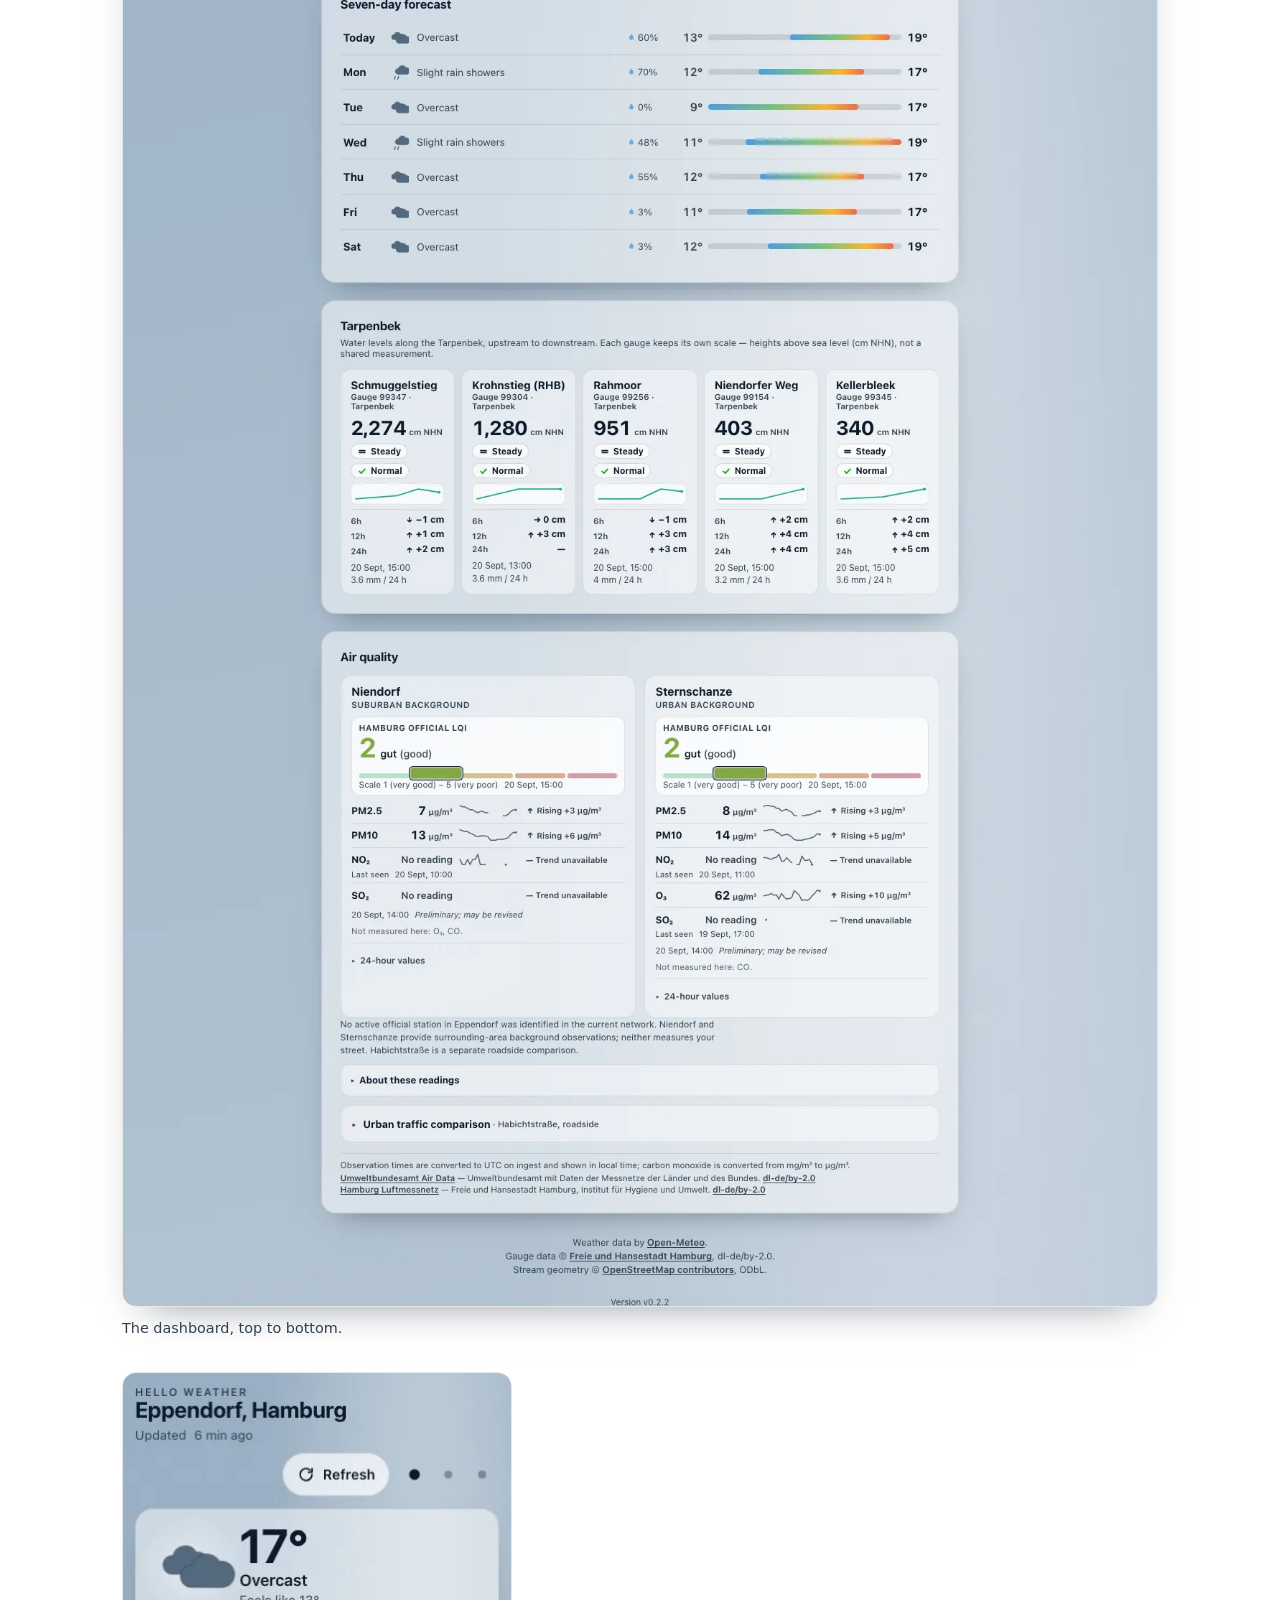
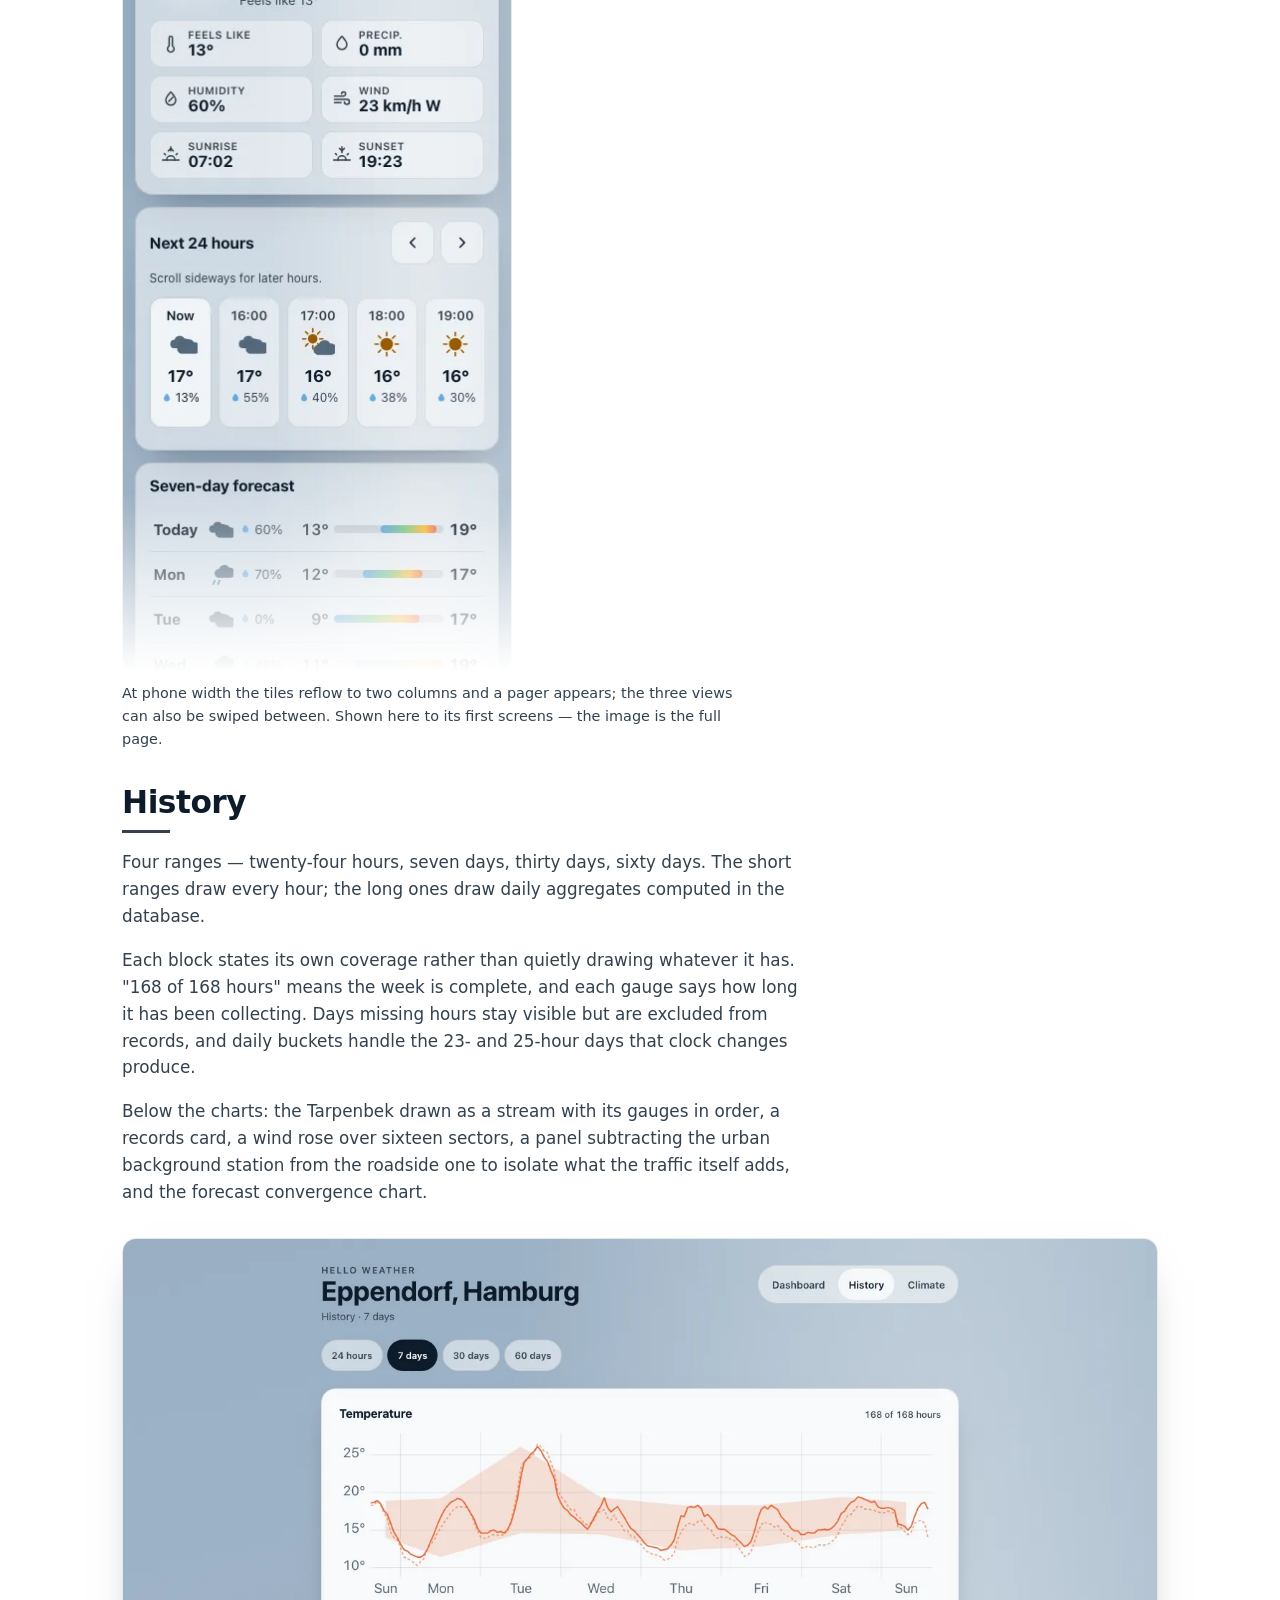
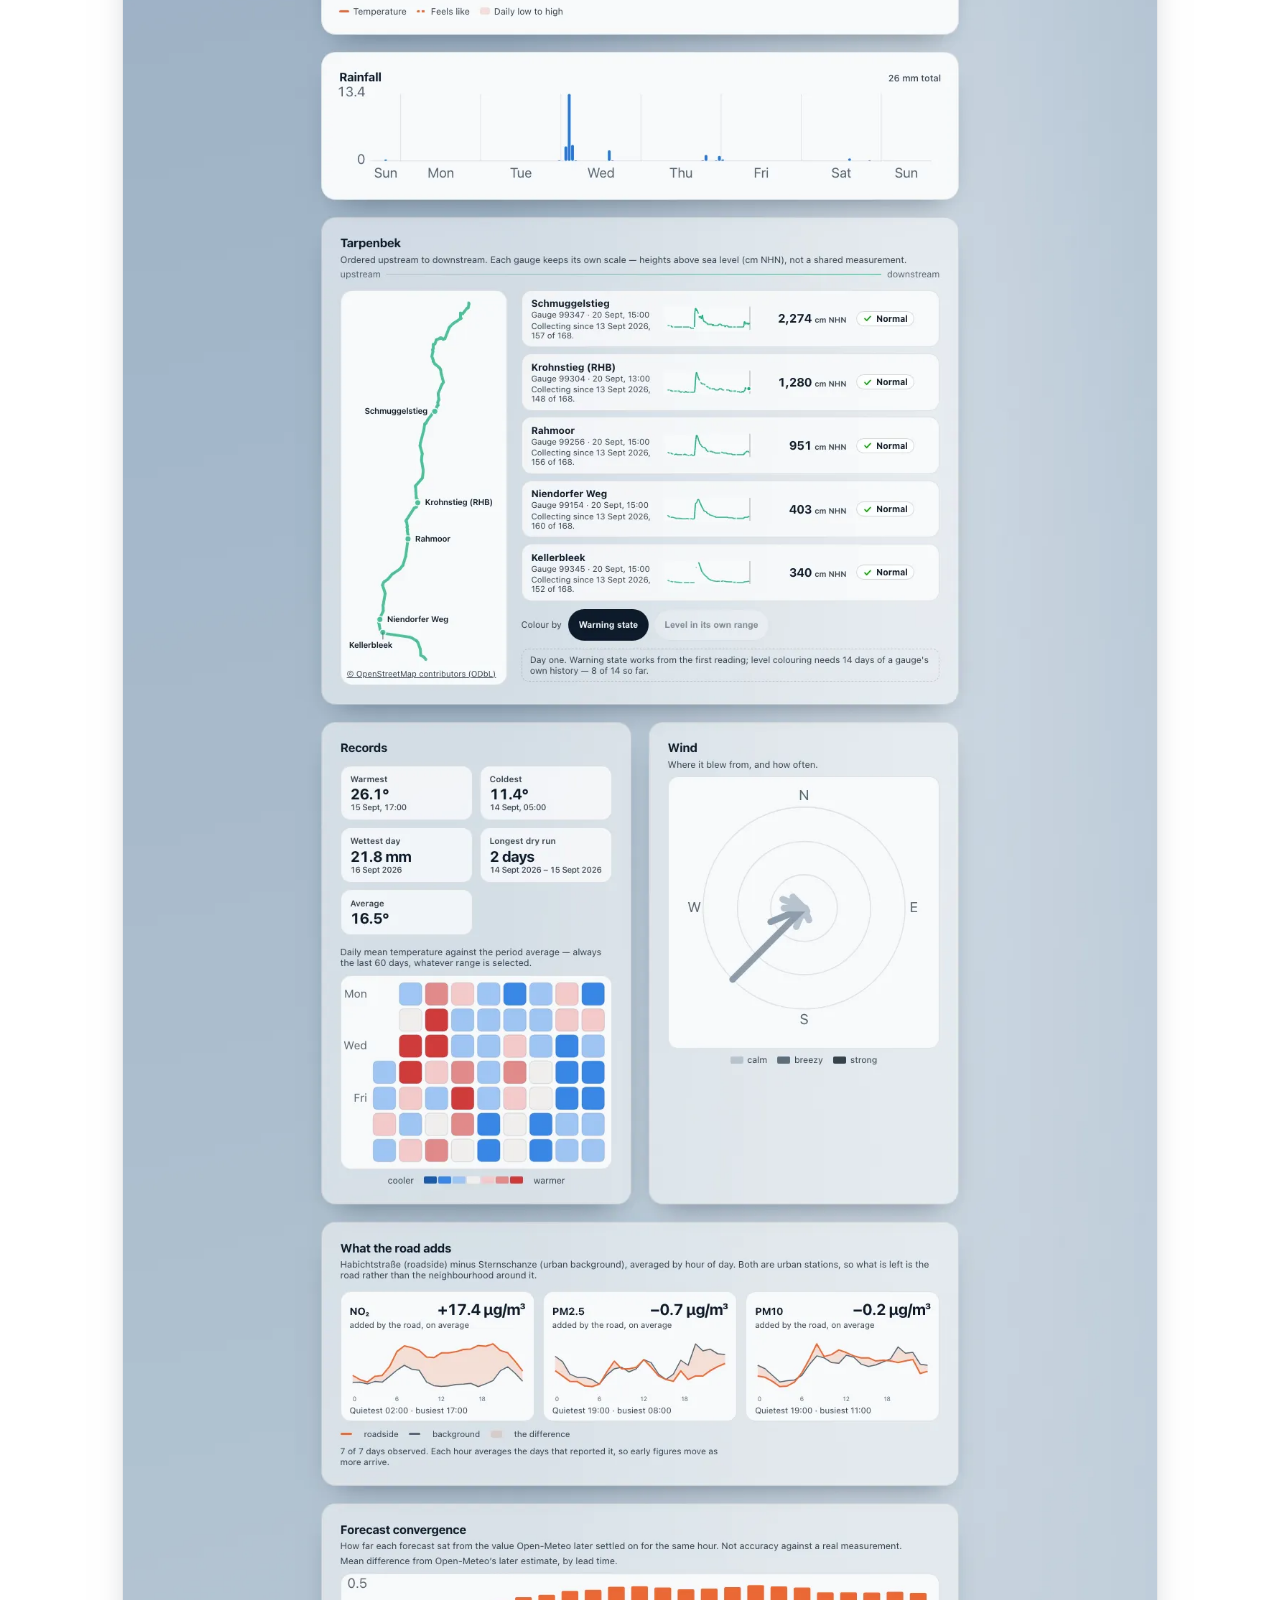
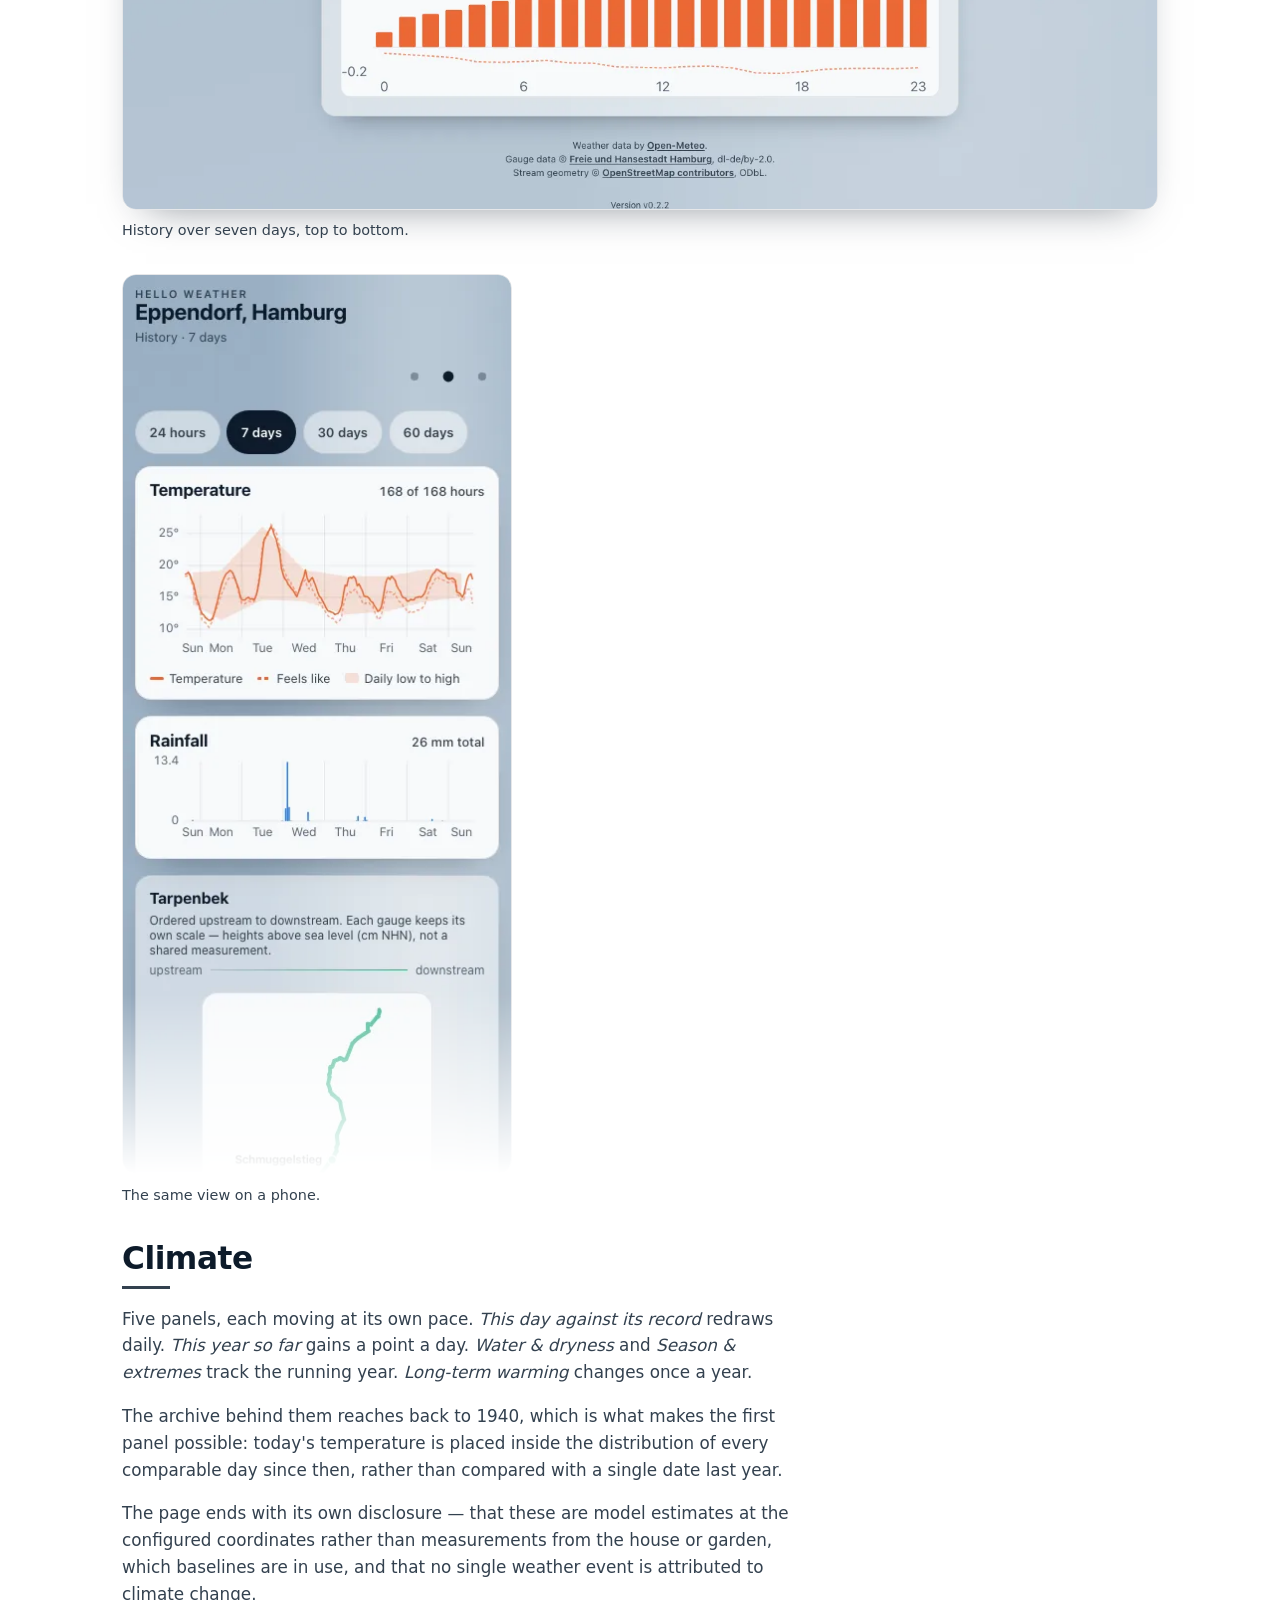
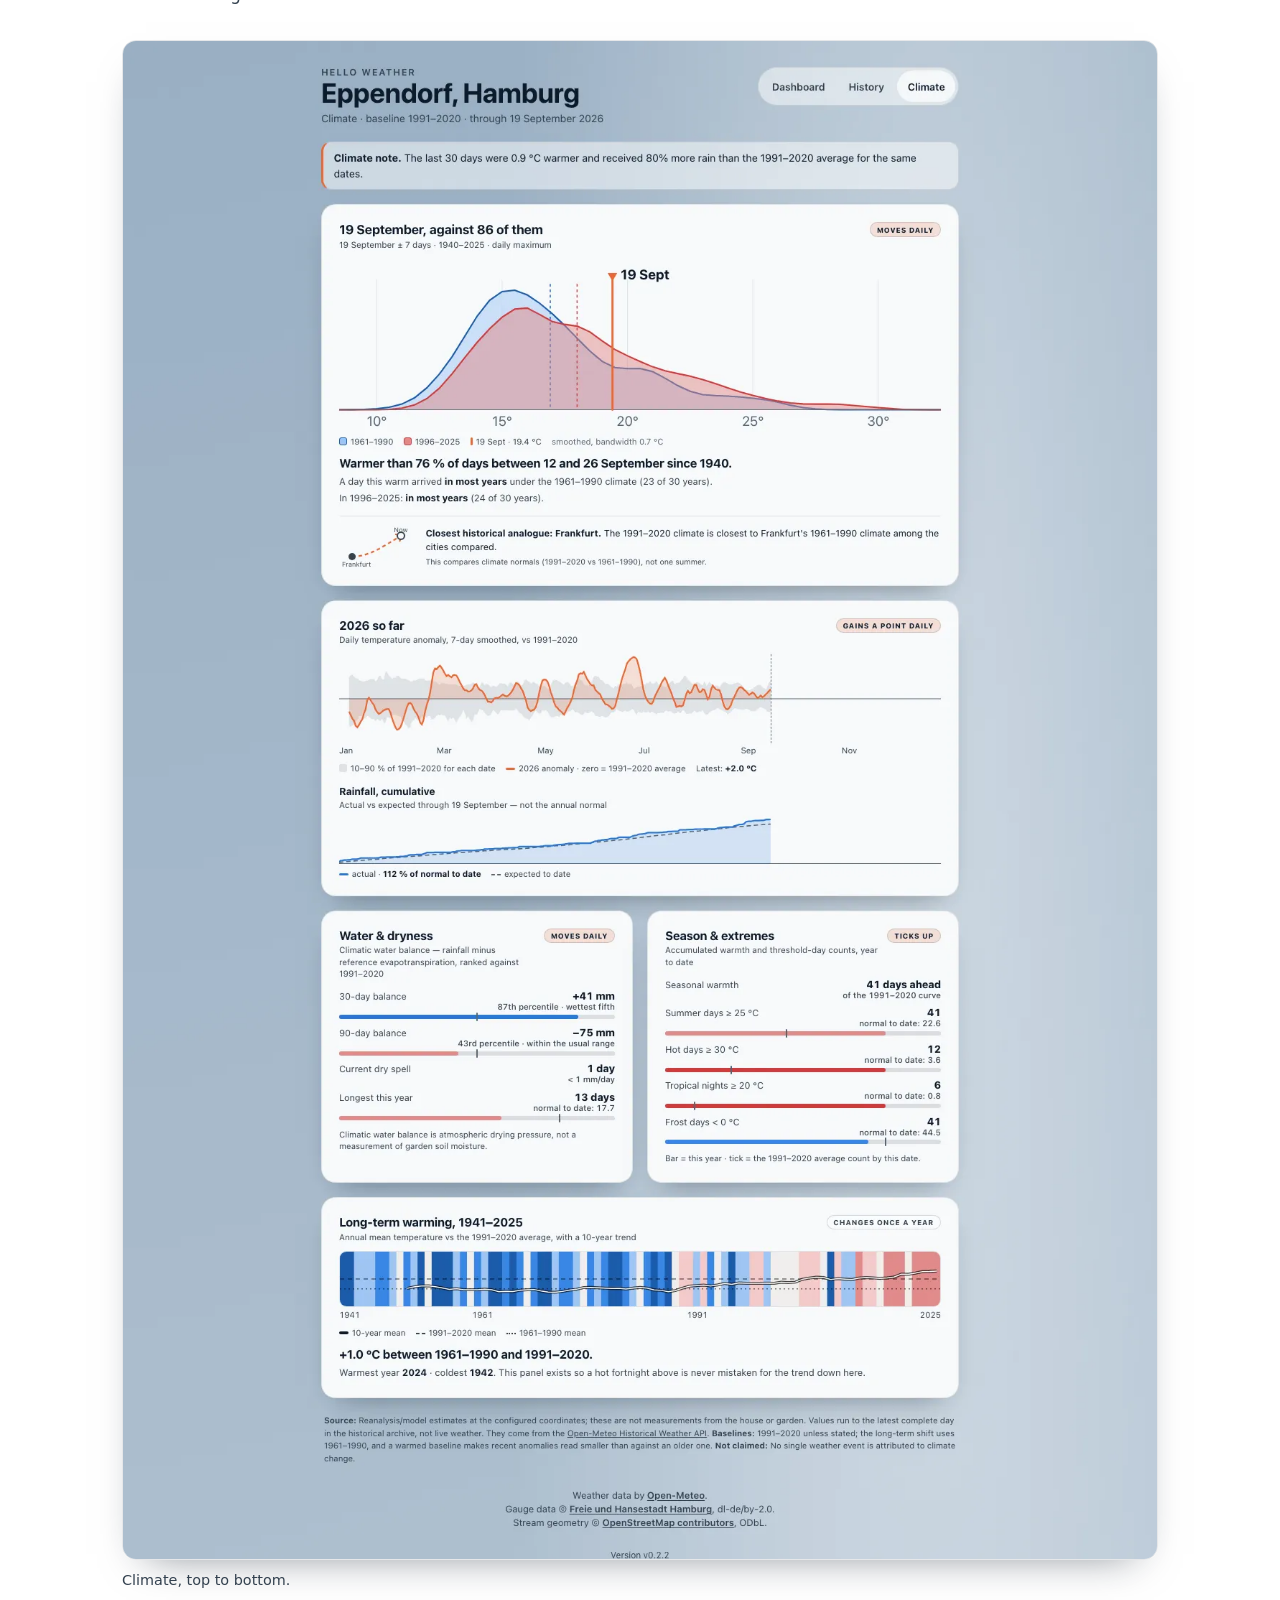
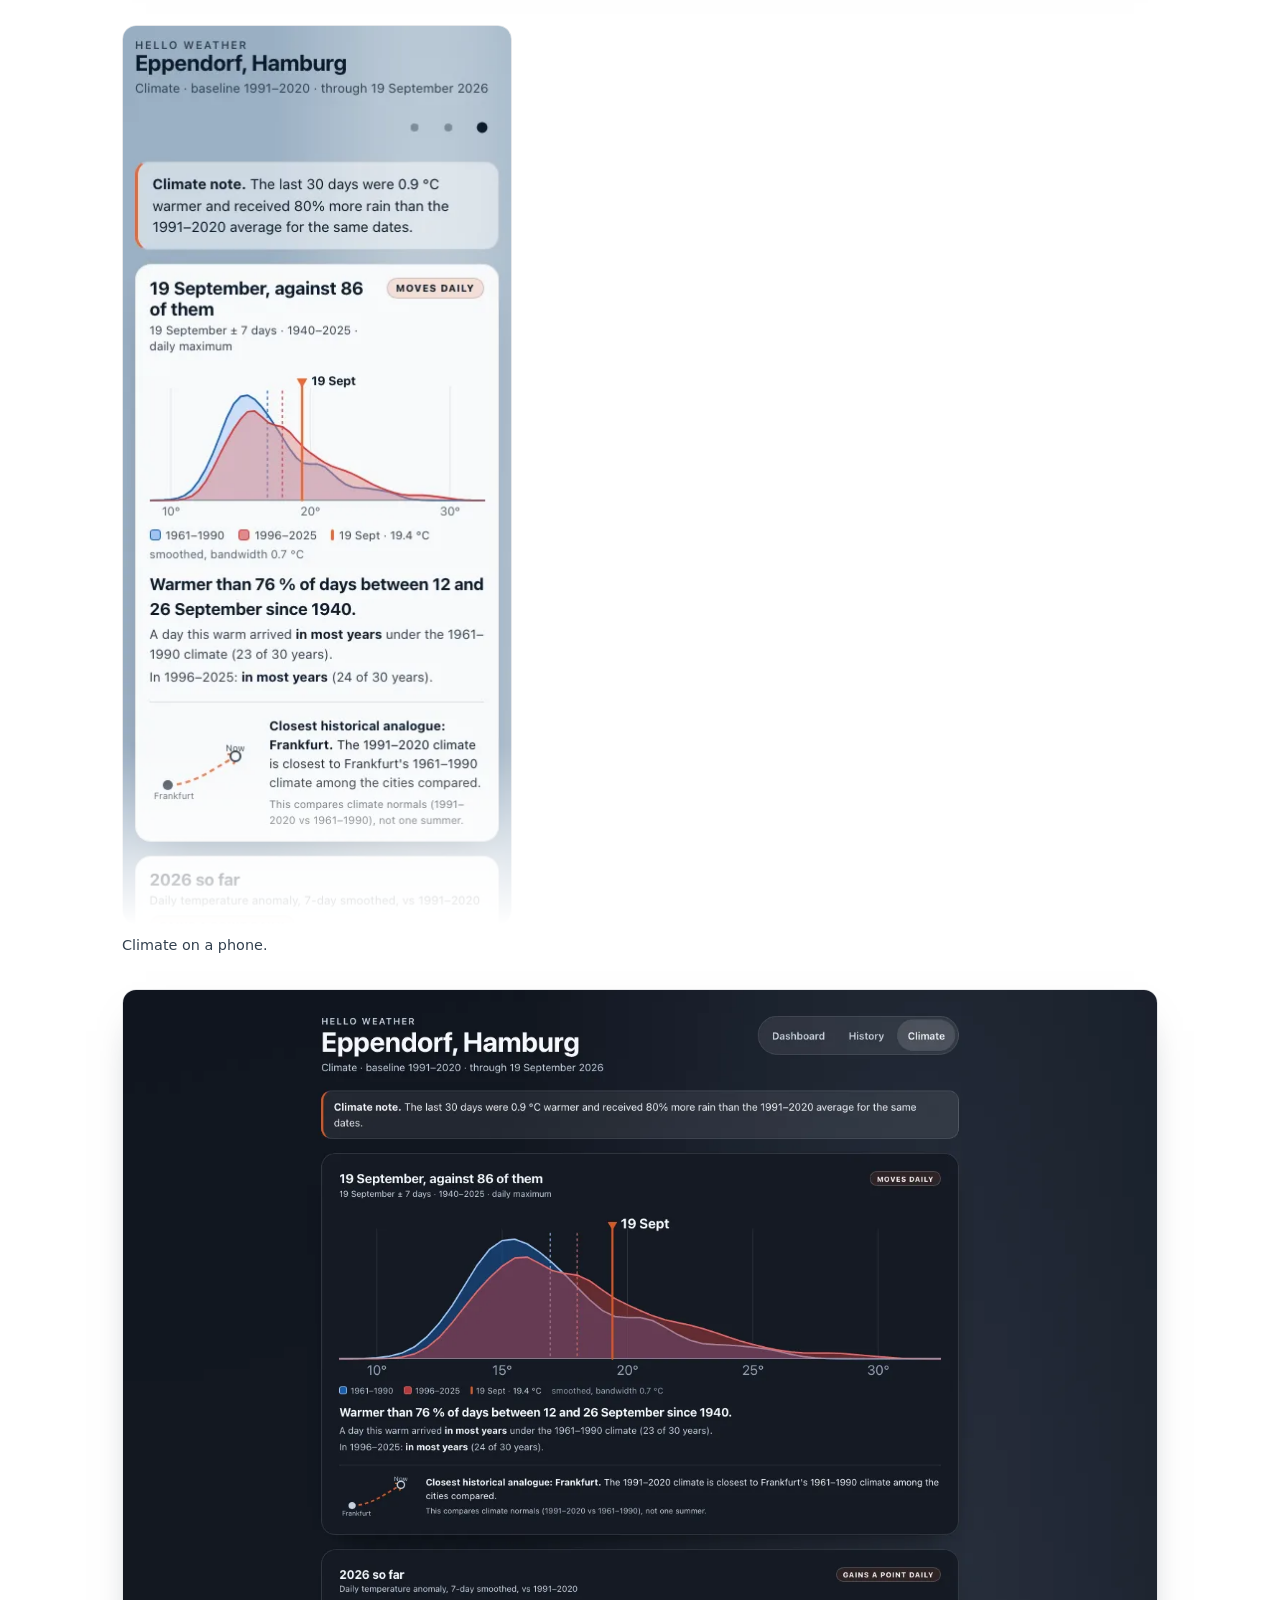
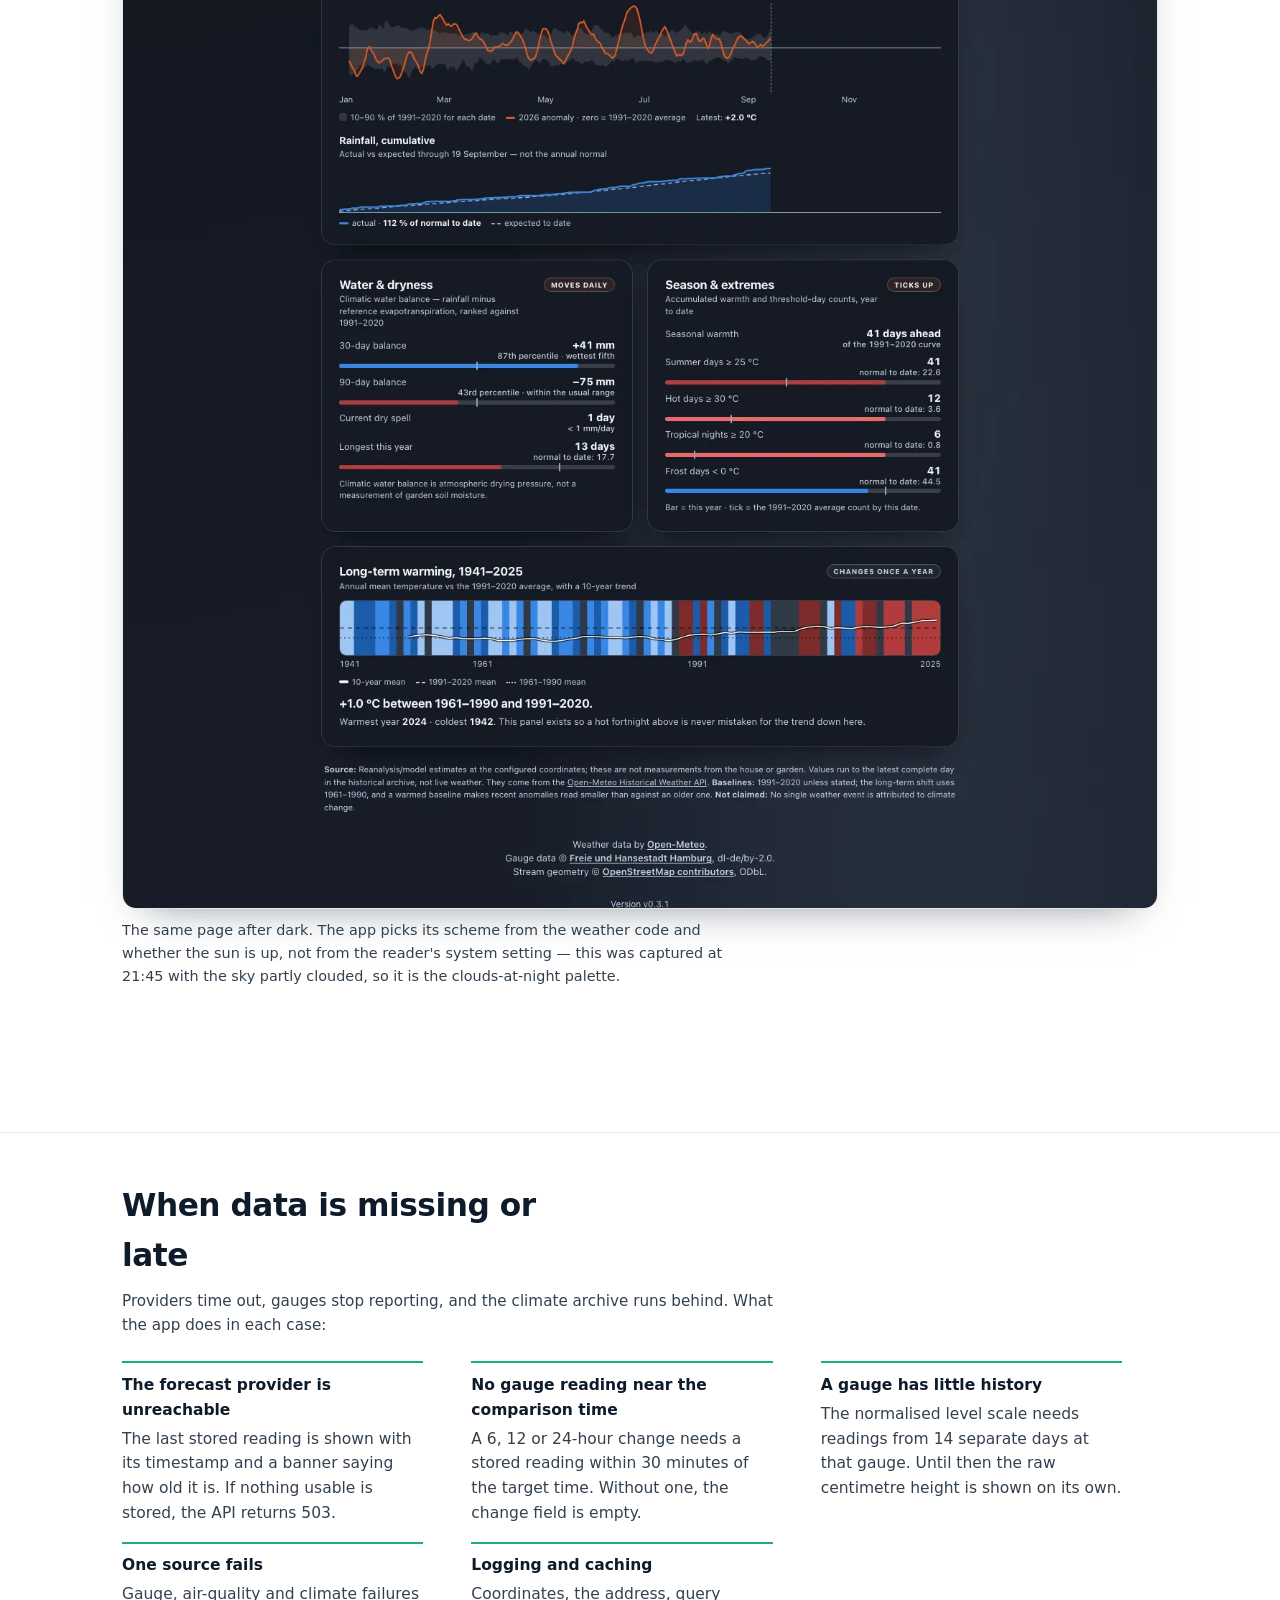
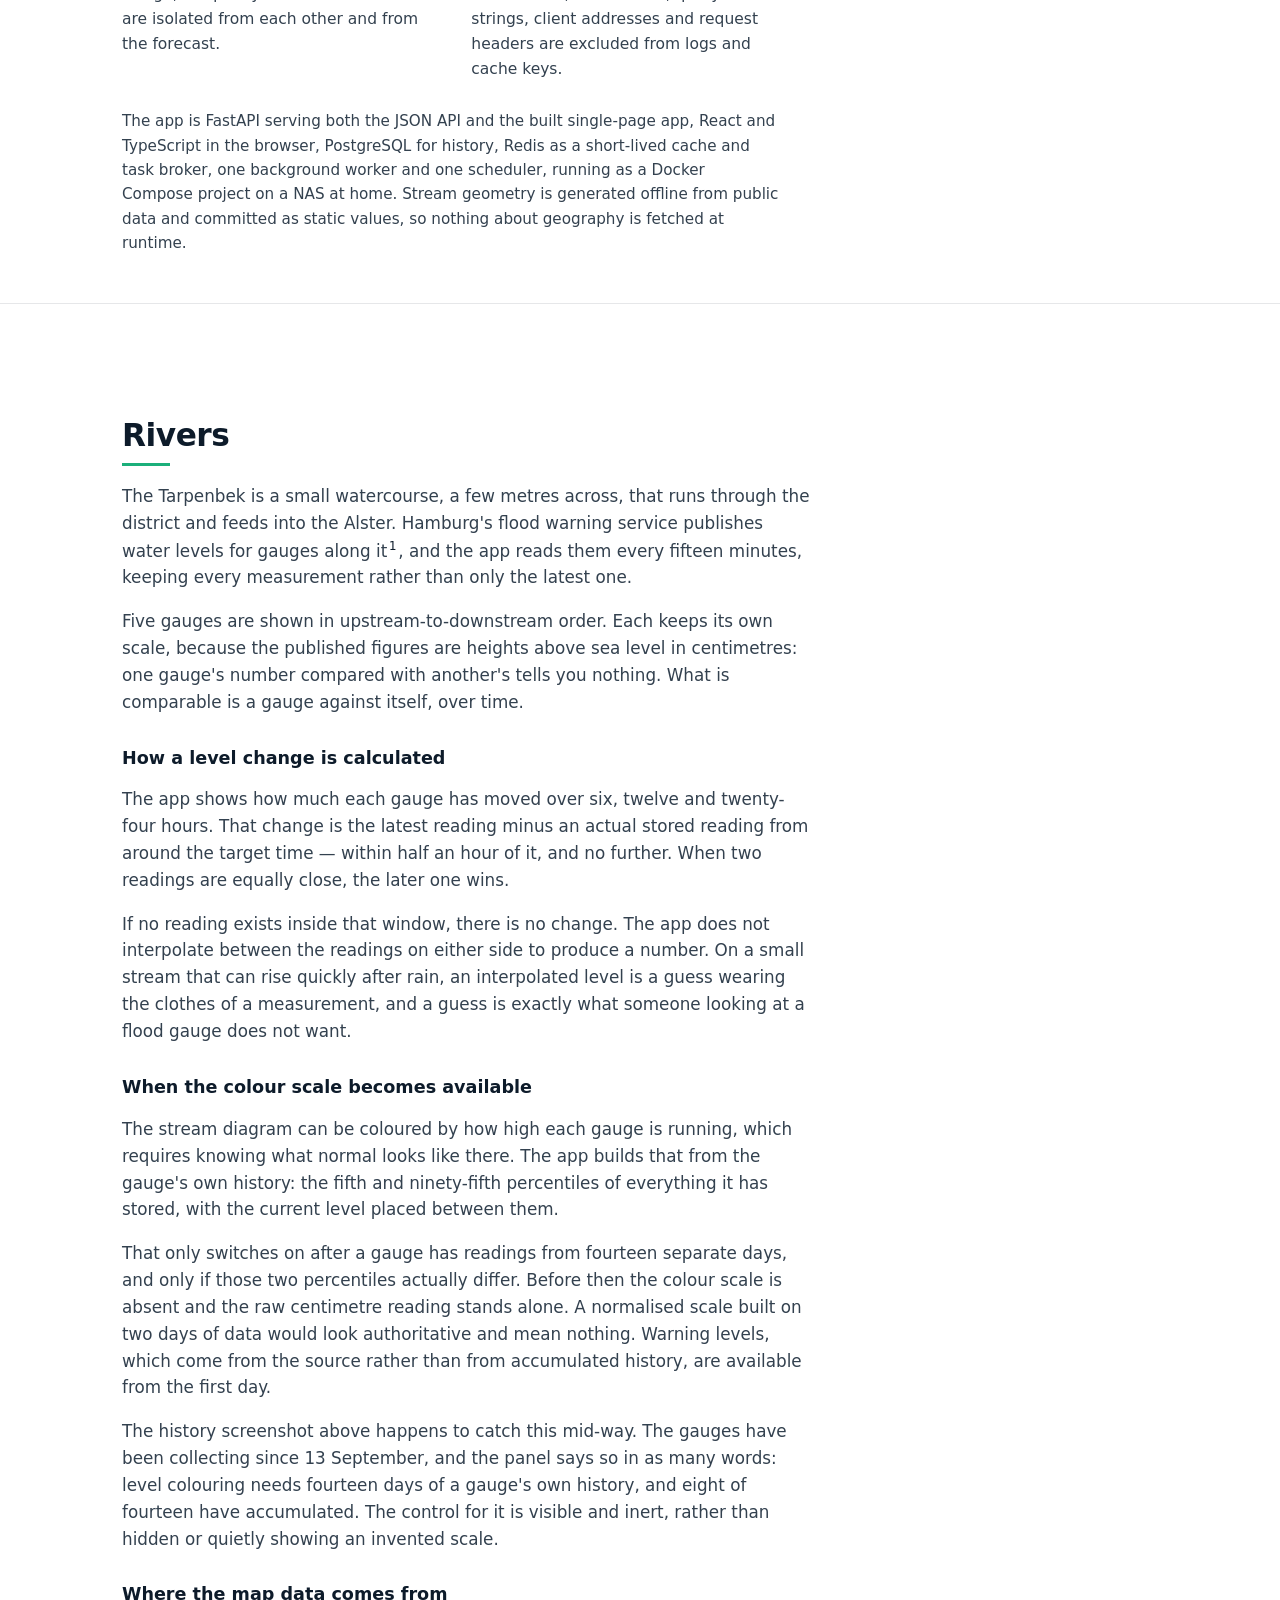
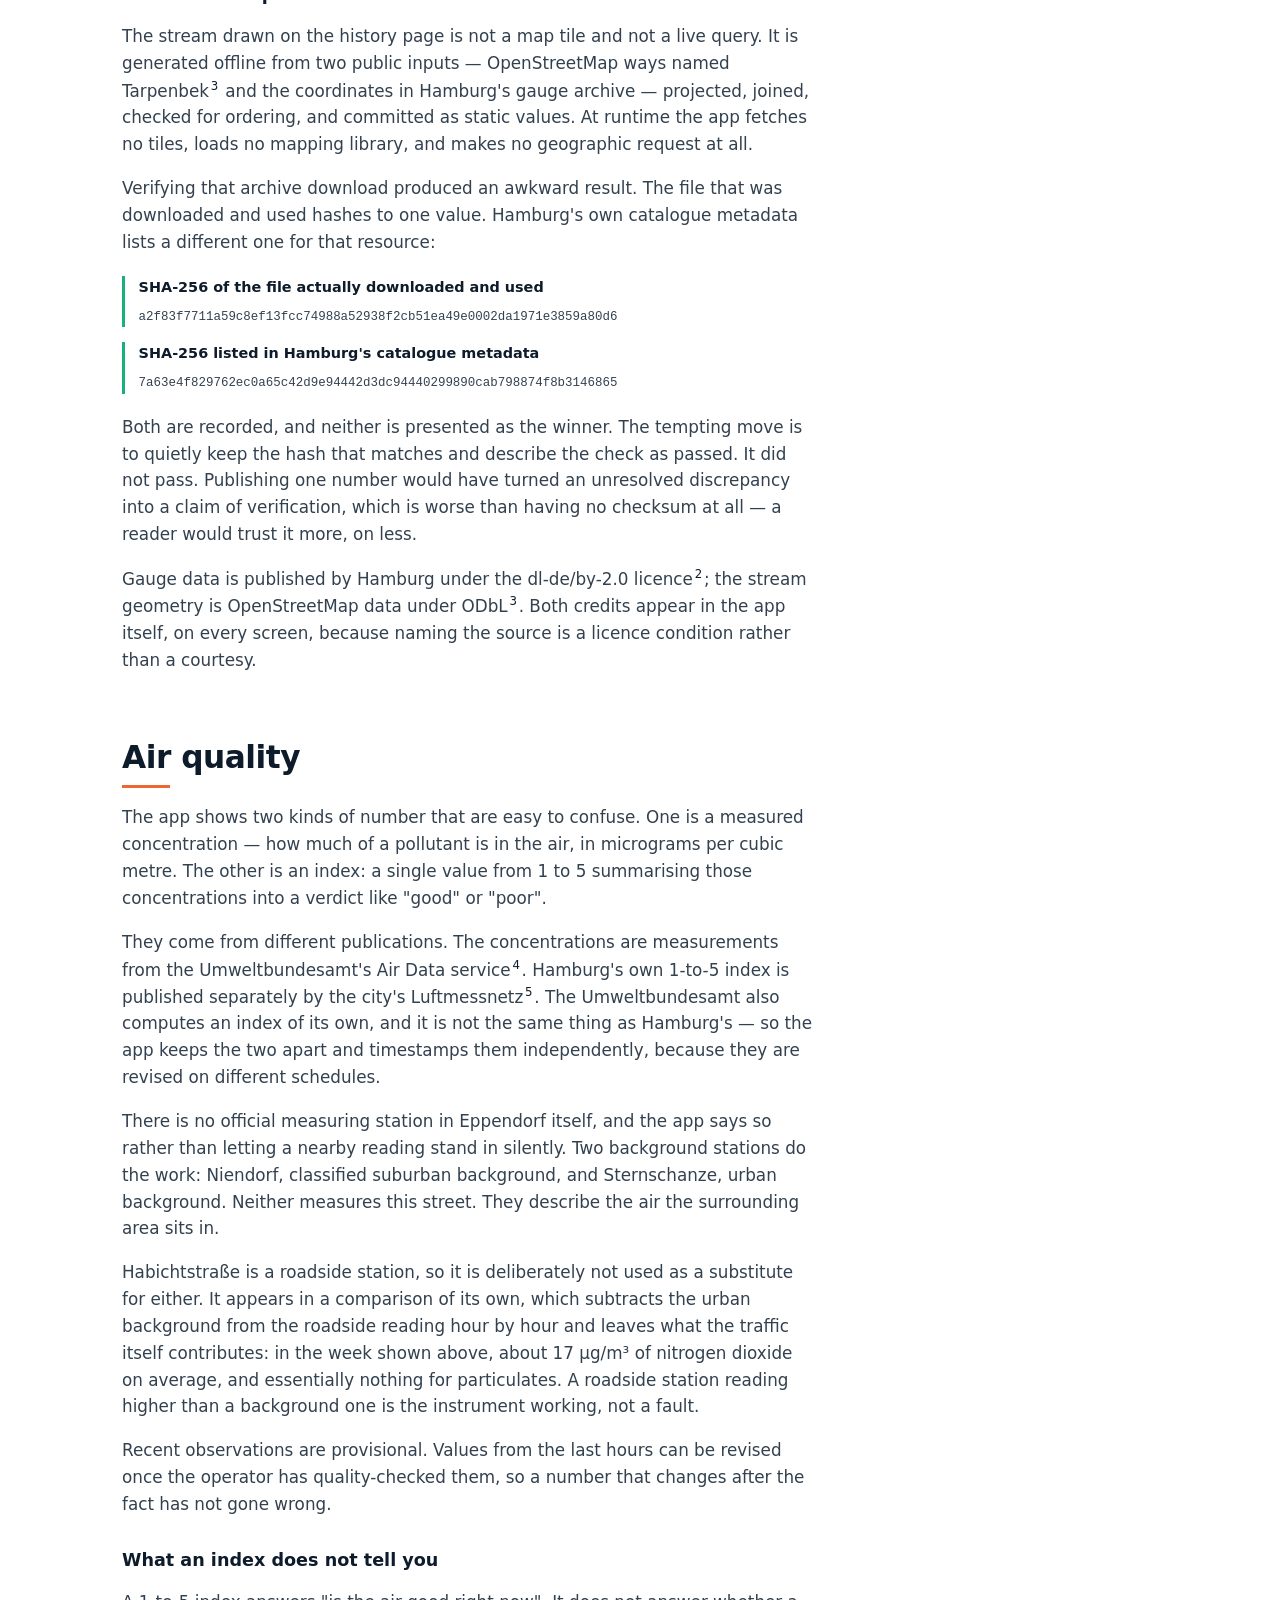
==== commit 11943dbe: "feat: add the dark Climate capture Captured at 21:45 local with weather code 2, so the app was rende" ====
--- a/index.html
+++ b/index.html
@@ -9,6 +9,12 @@
       content="A private, self-hosted weather dashboard for one location in Hamburg, and a reference on the river, air-quality, forecast and climate data behind it."
     />
     <link rel="stylesheet" href="assets/site.css" />
+    <link
+      rel="alternate"
+      type="application/atom+xml"
+      title="Hello Weather — Climate Magazine"
+      href="feed.xml"
+    />
   </head>
   <body>
     <nav class="toc" aria-label="Sections">
@@ -22,6 +28,7 @@
         <li><a href="#forecast-quality">Forecast quality</a></li>
         <li><a href="#climate-change">Climate change</a></li>
         <li><a href="#sources">Sources</a></li>
+        <li><a href="issues/index.html">Magazine</a></li>
       </ul>
     </nav>
 
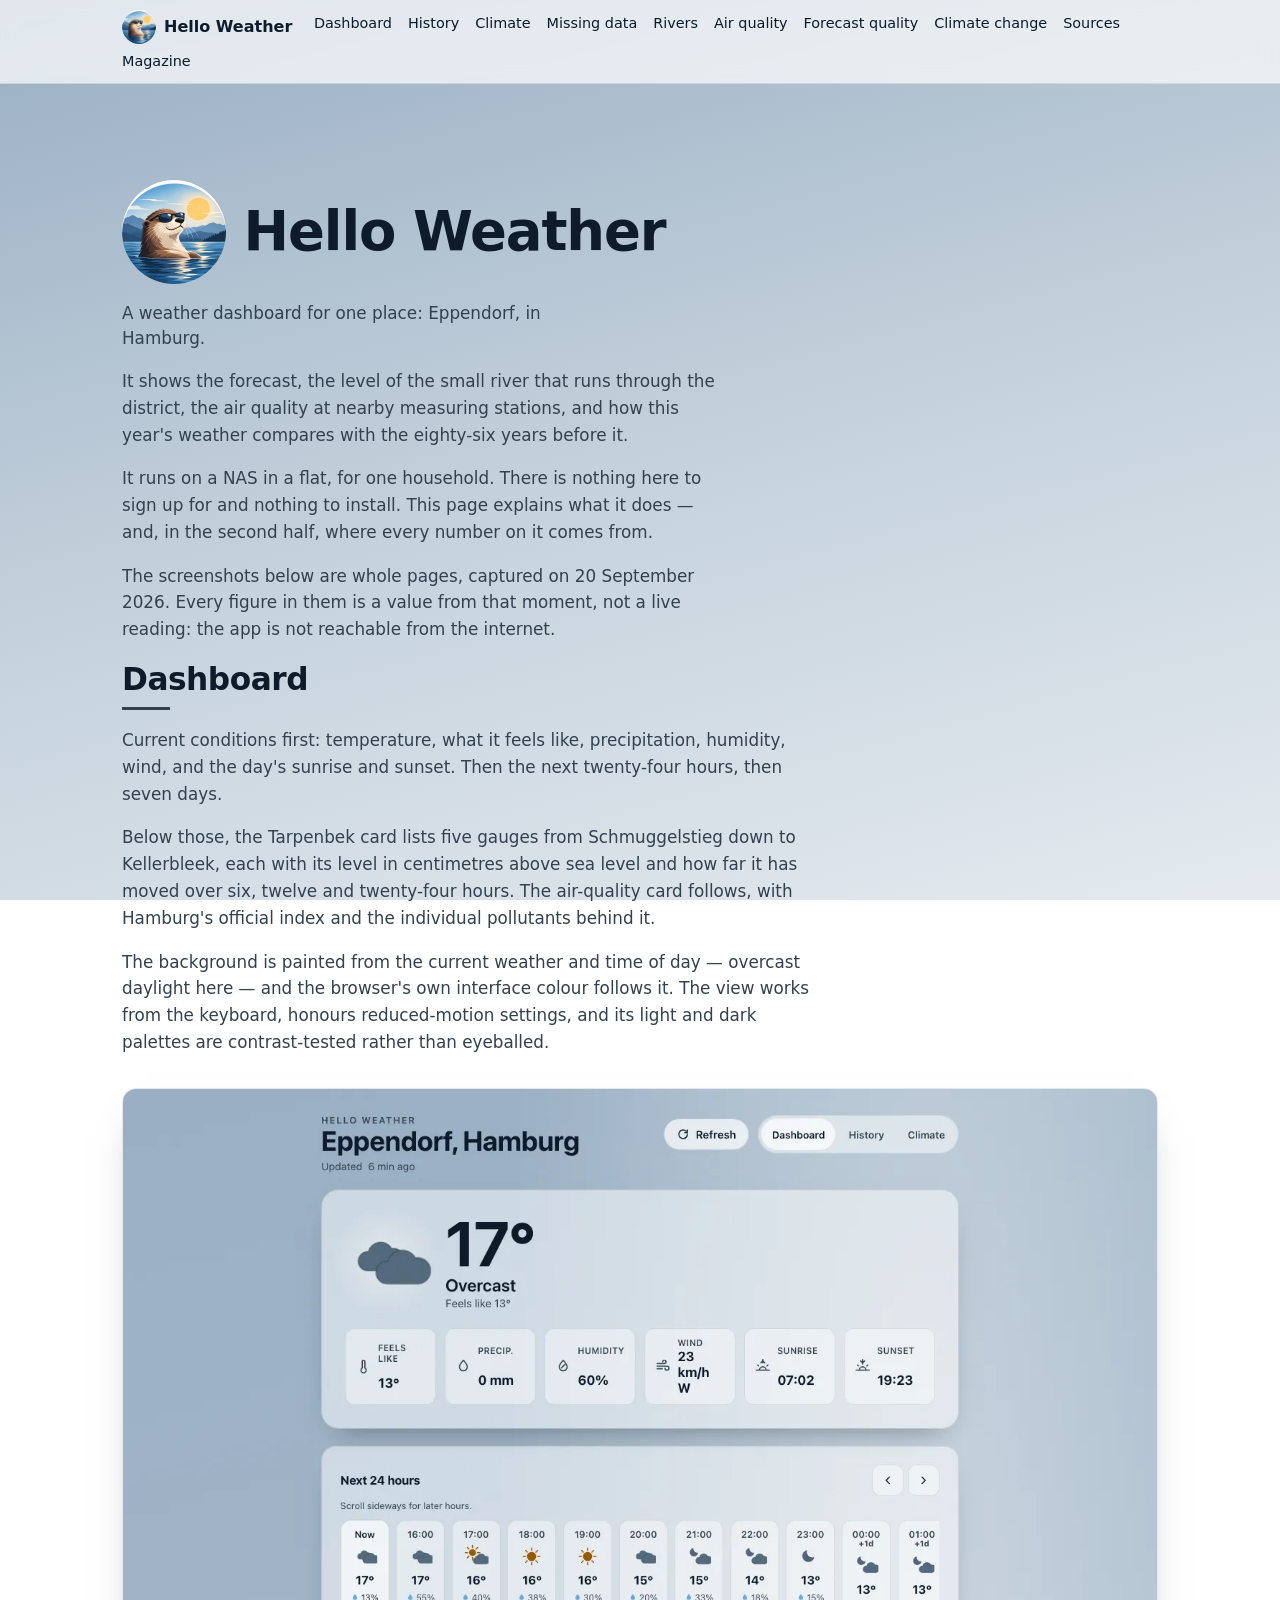
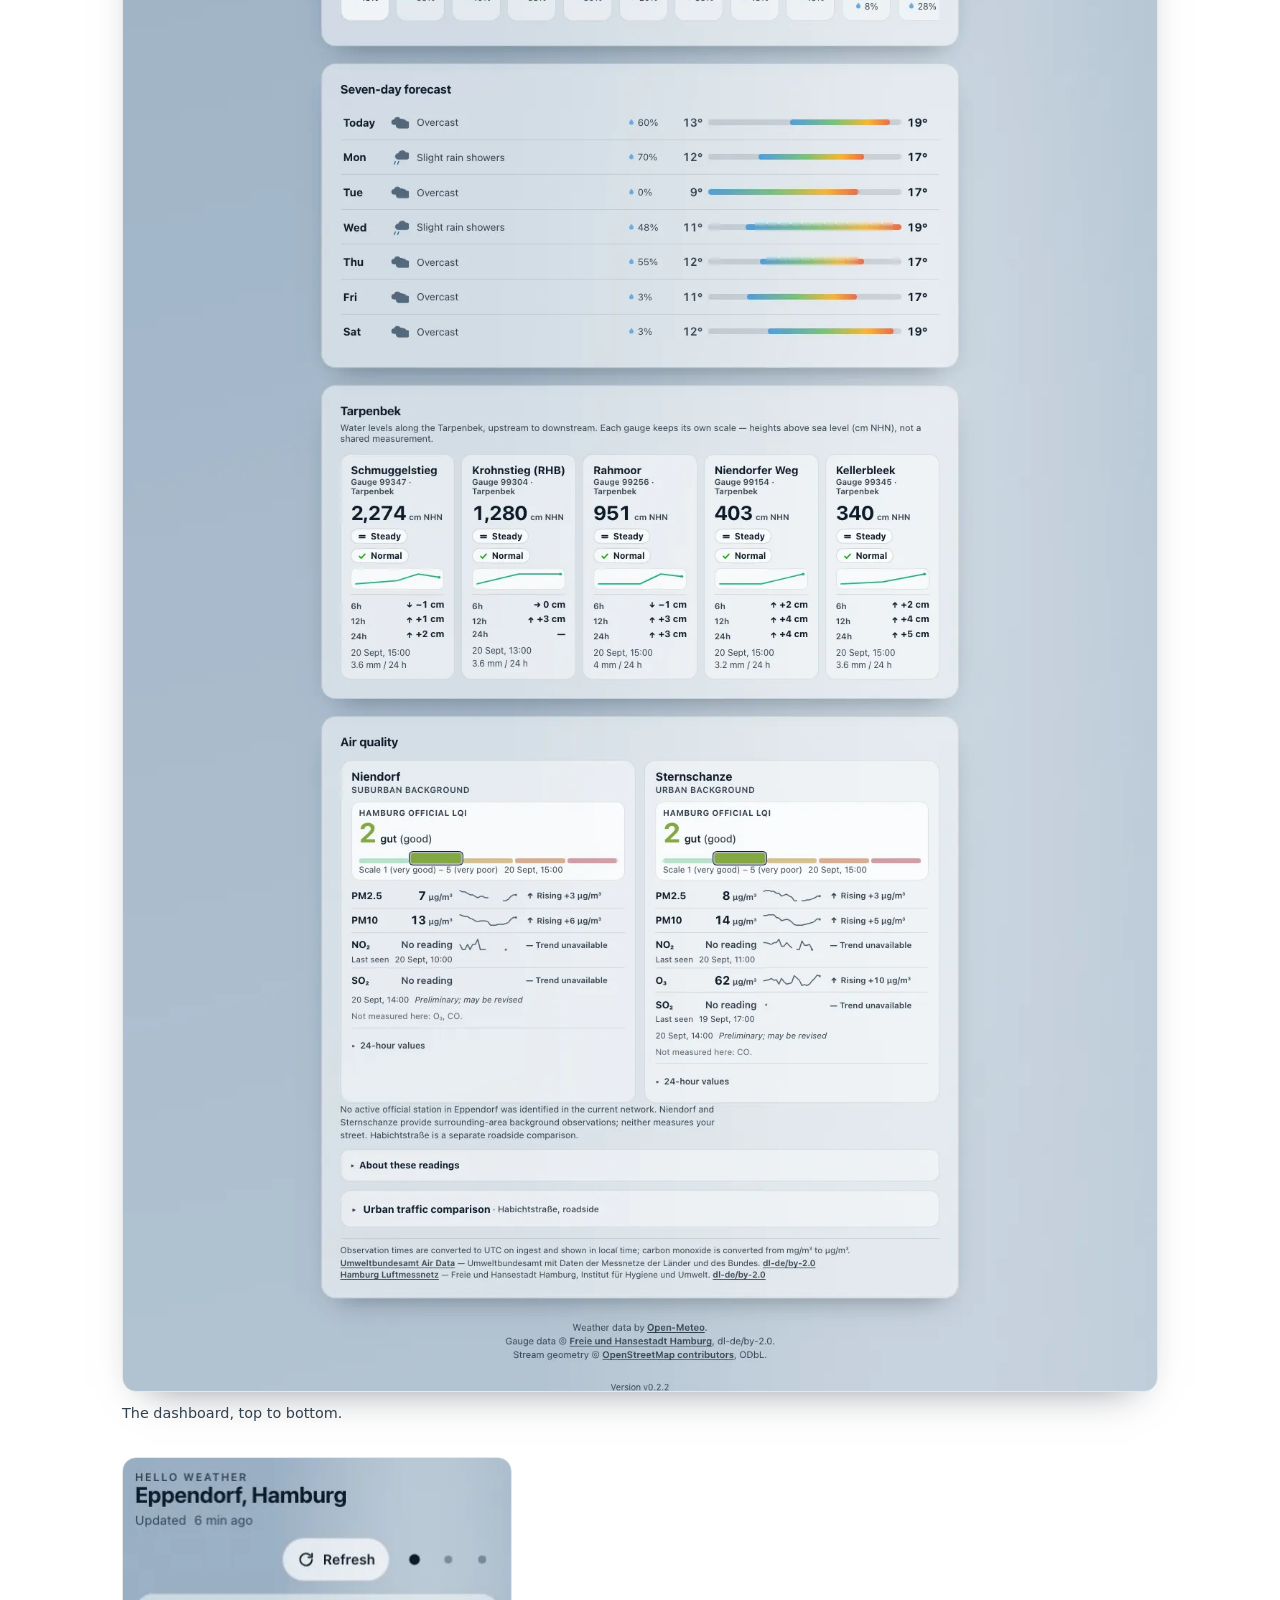
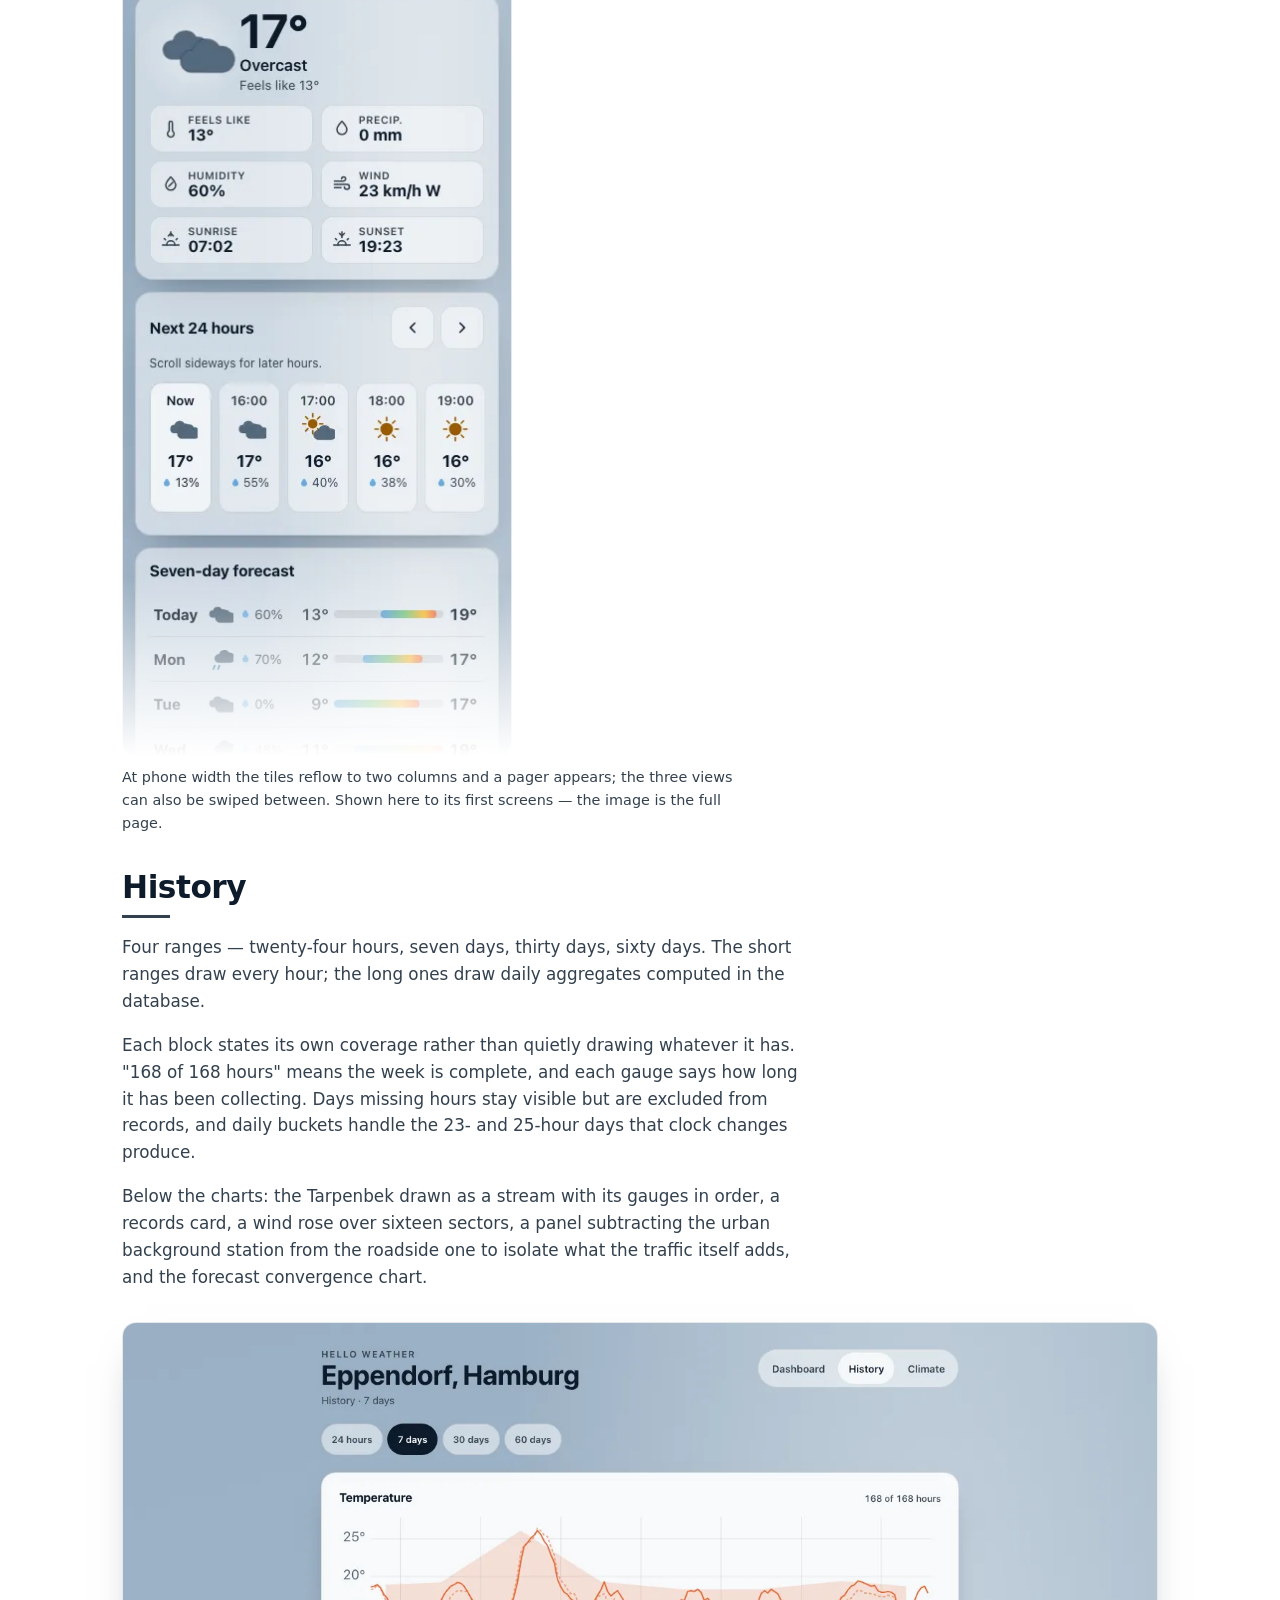
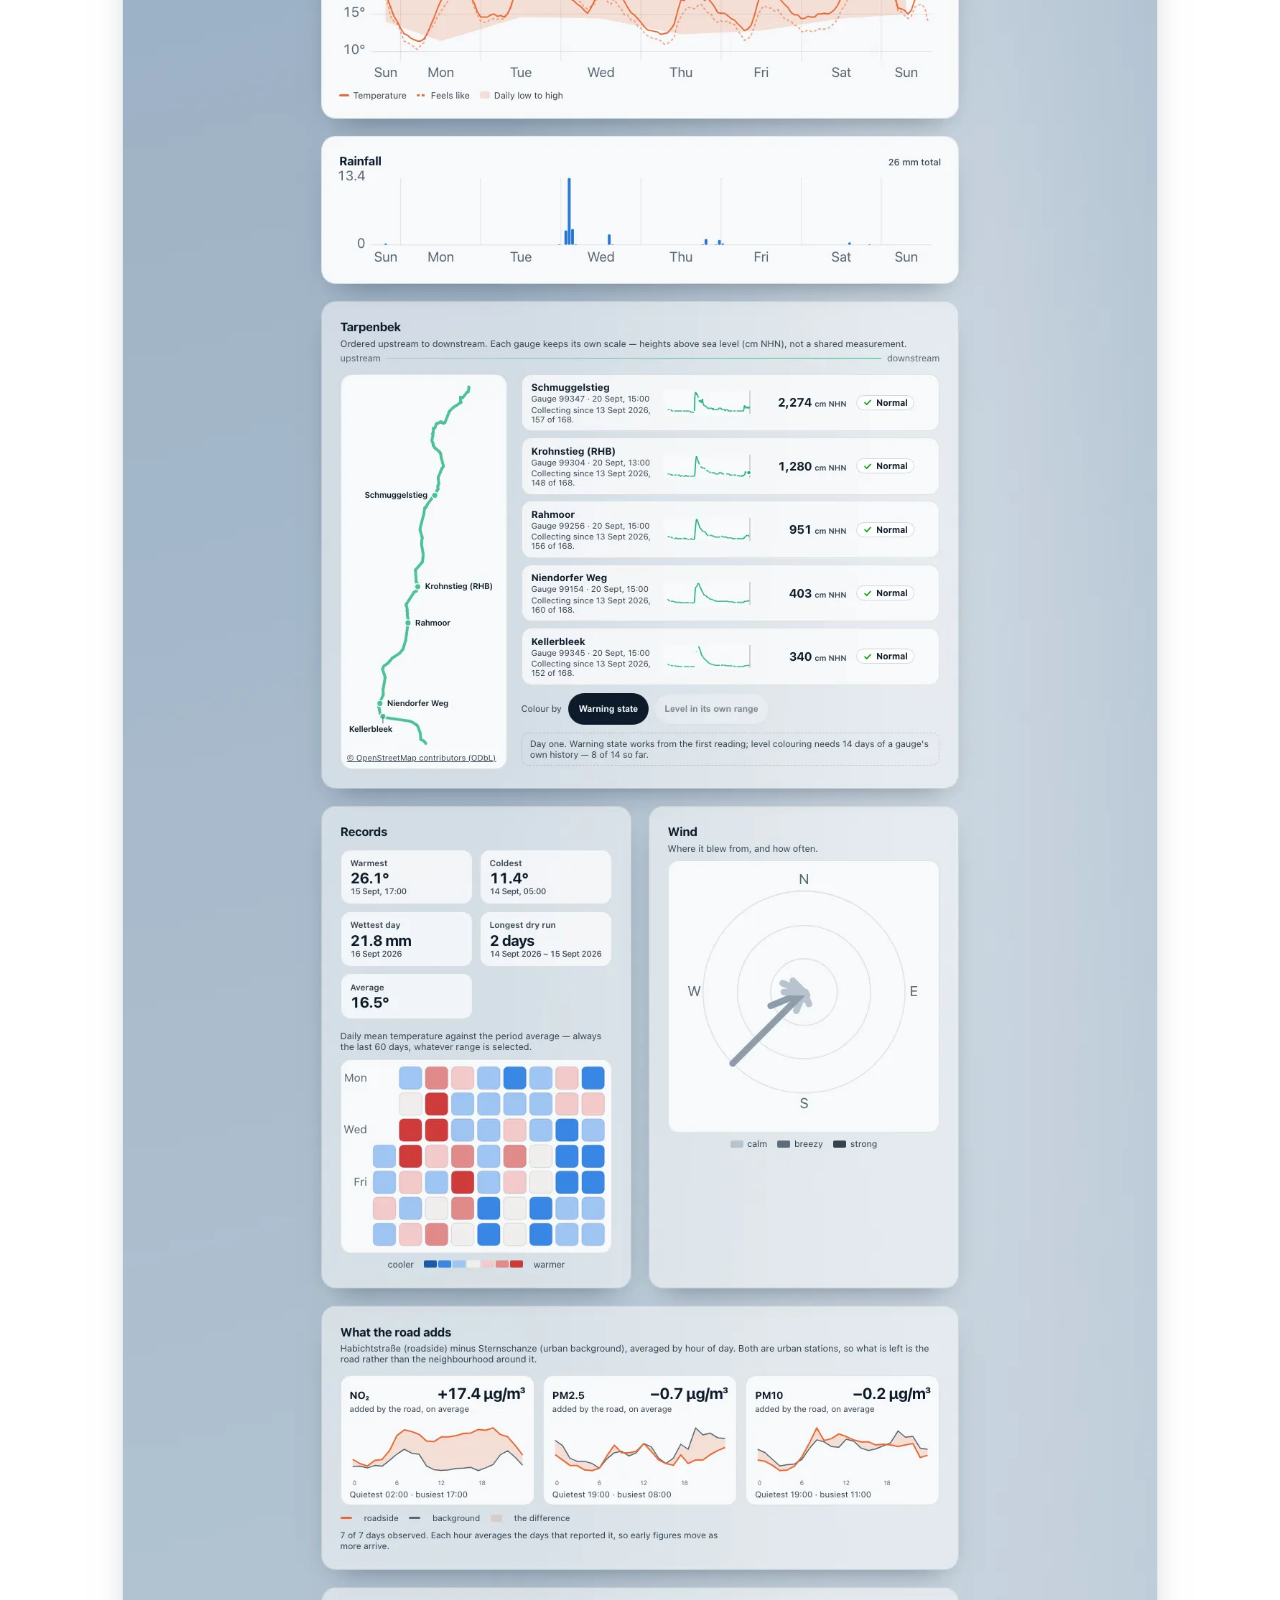
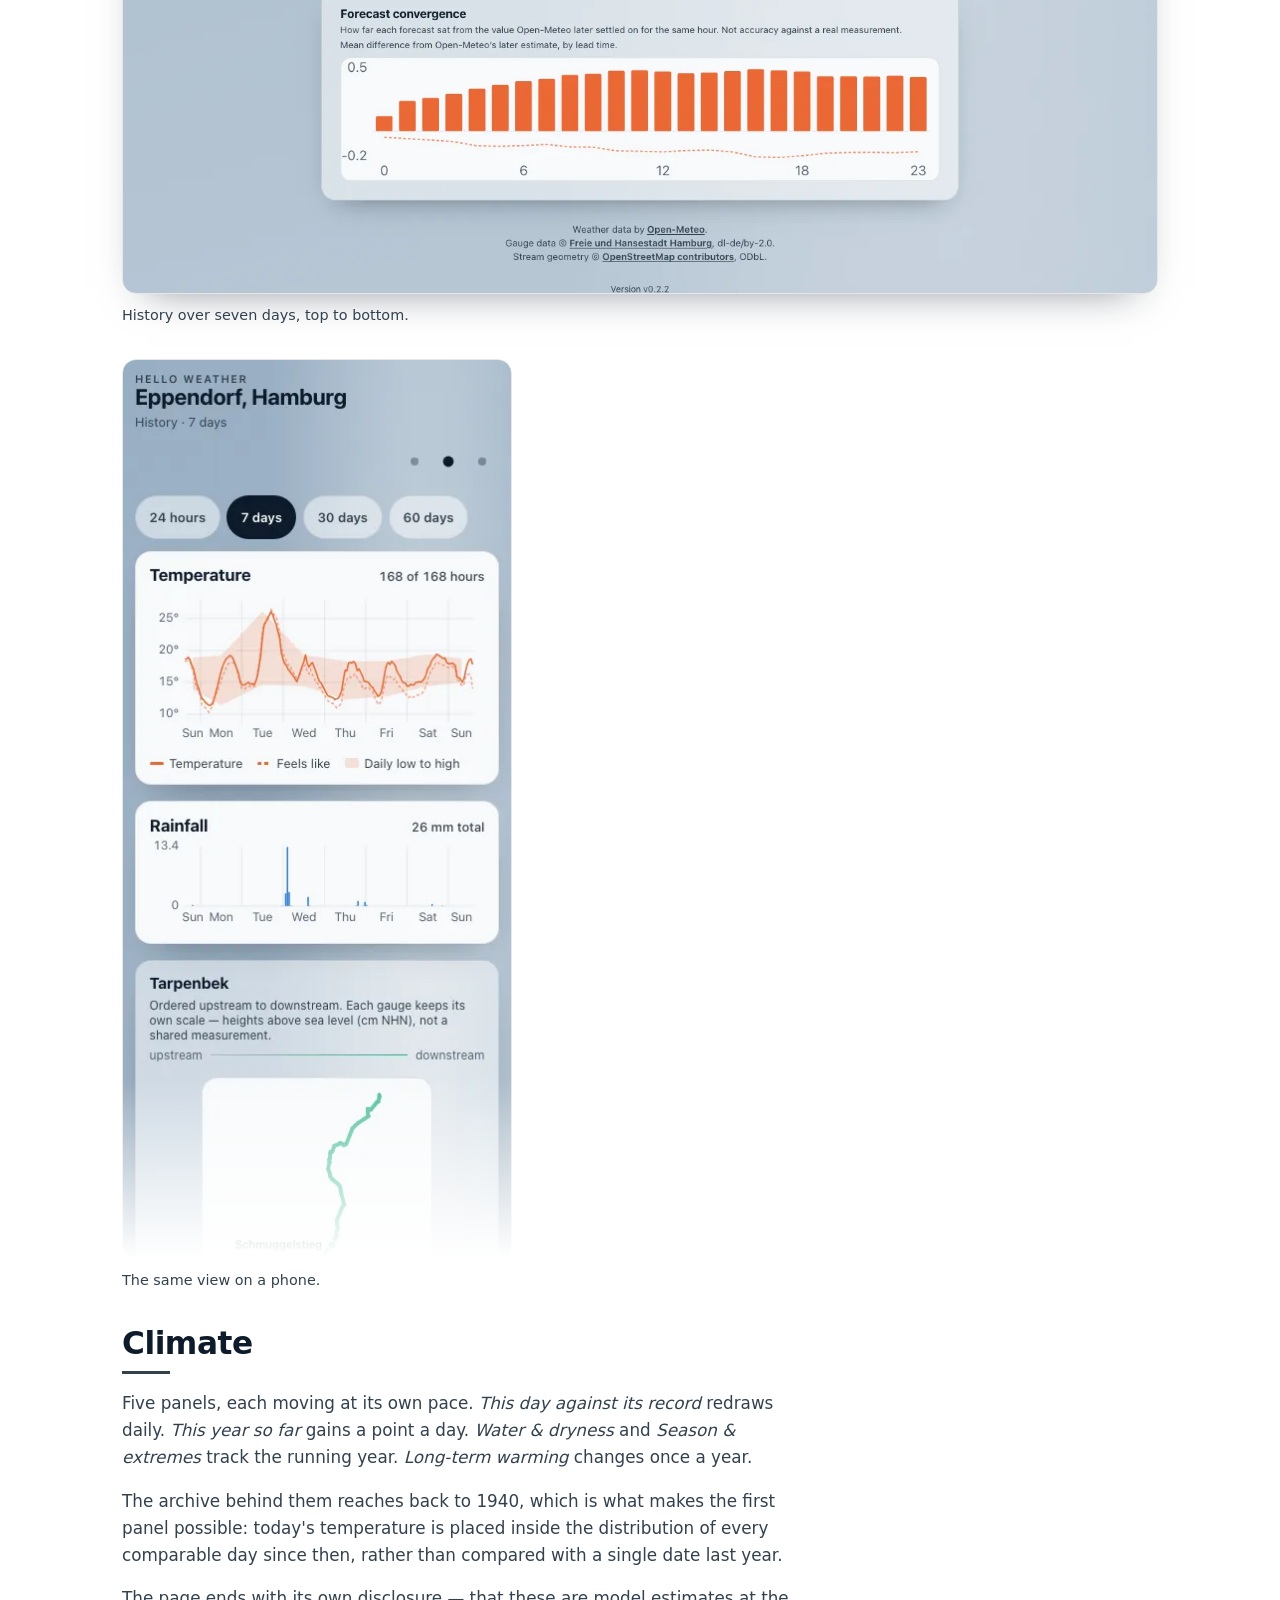
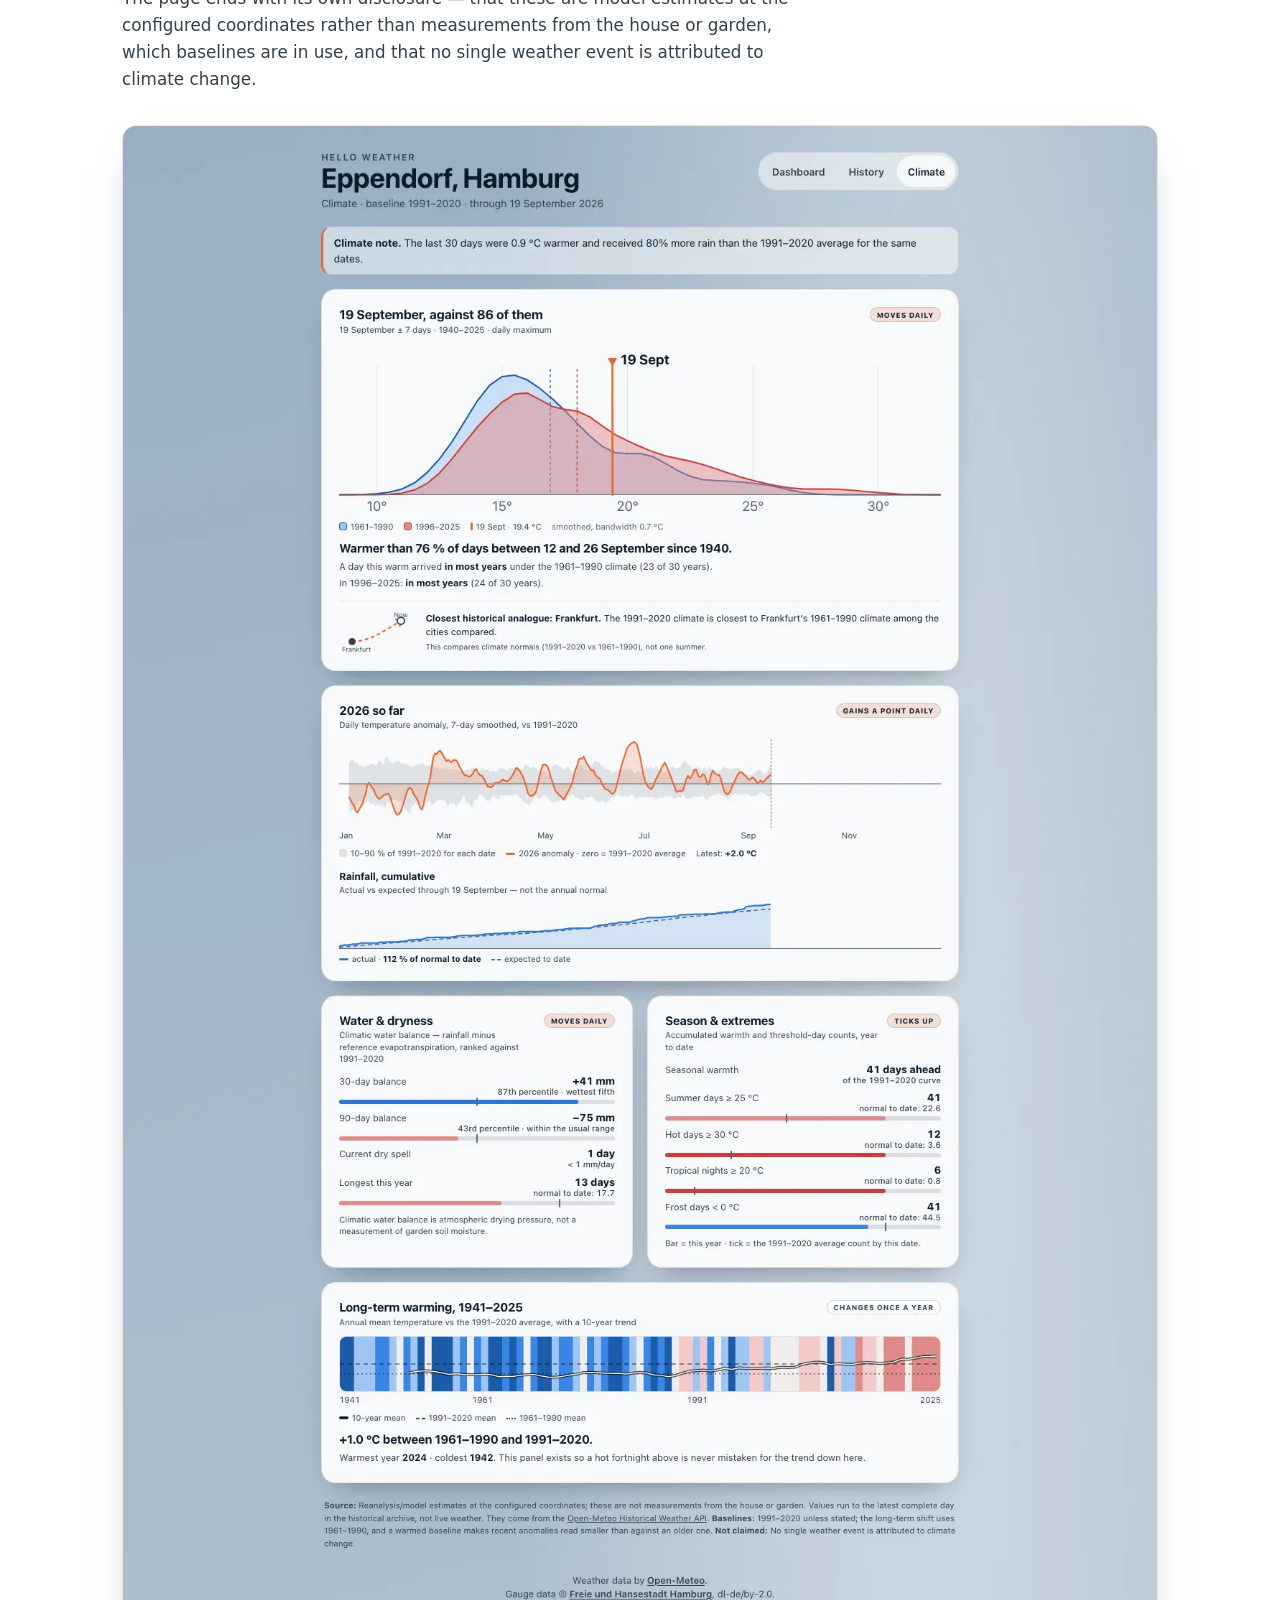
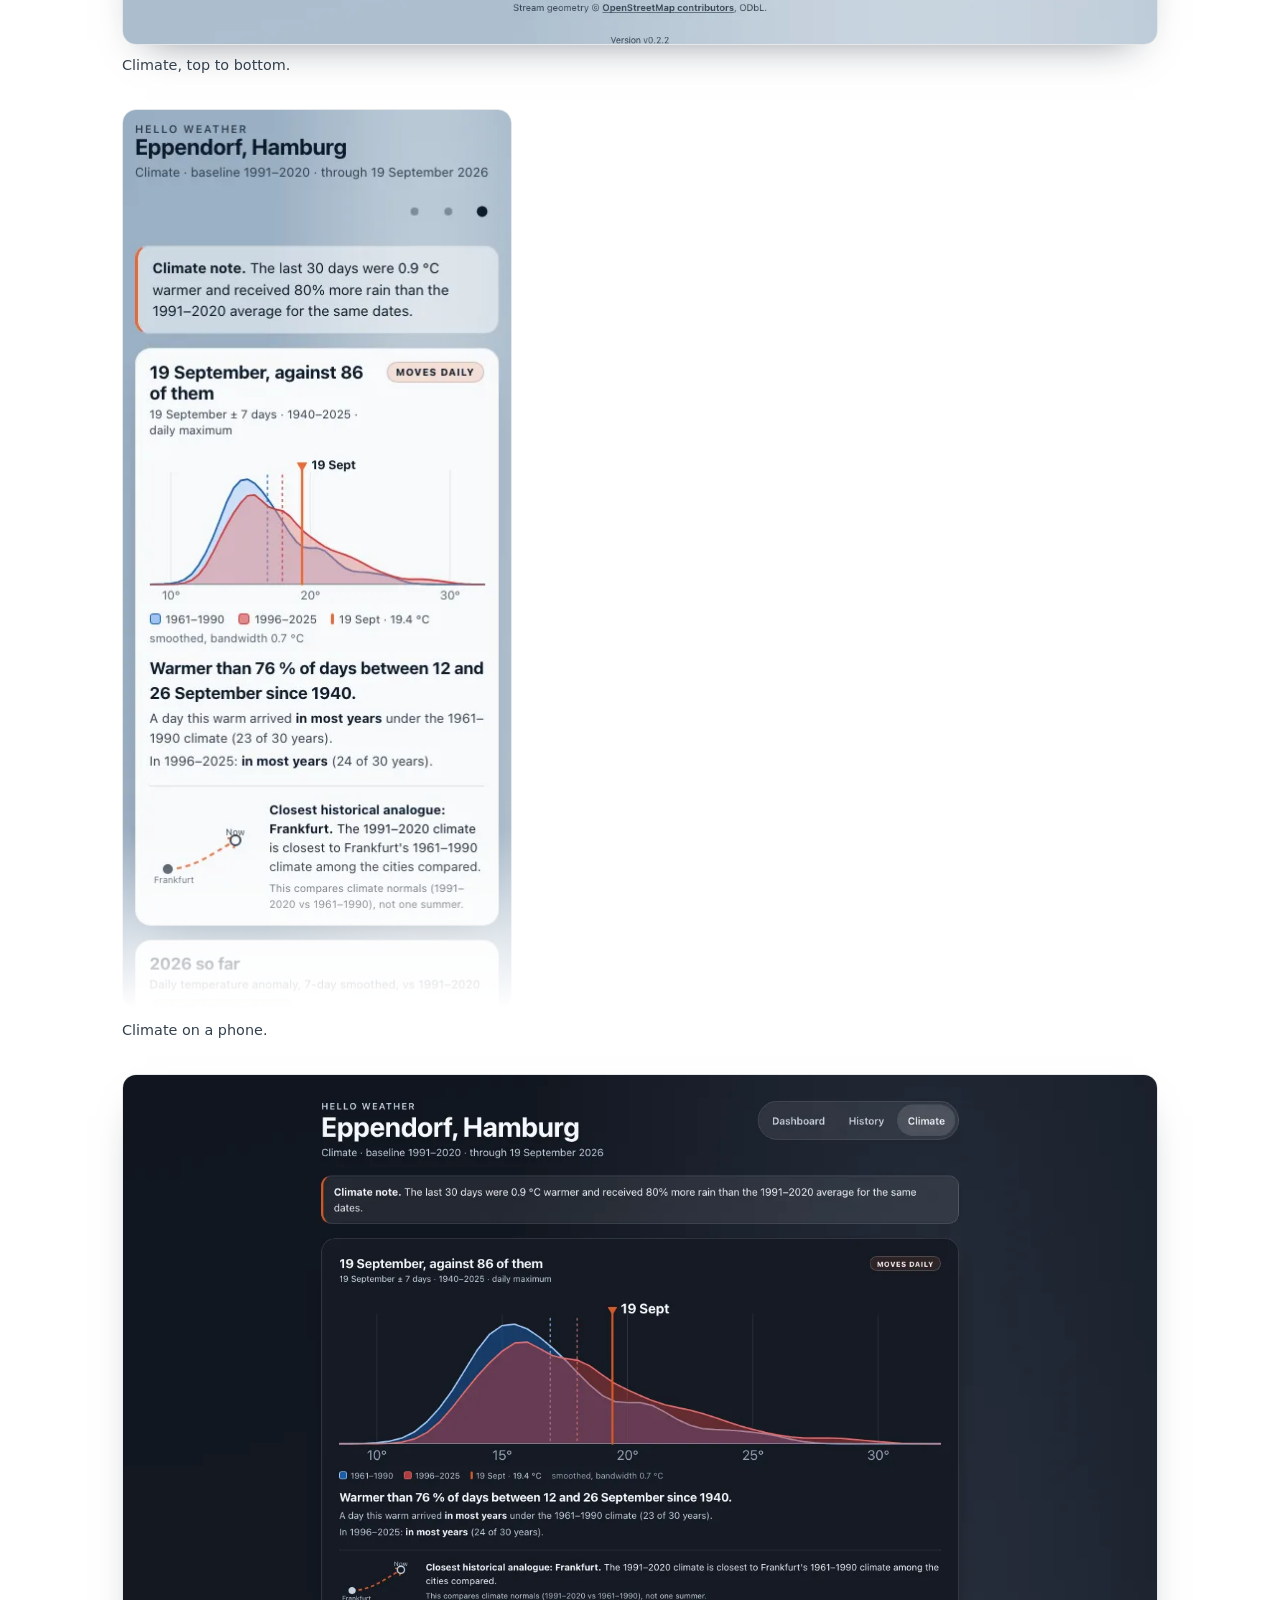
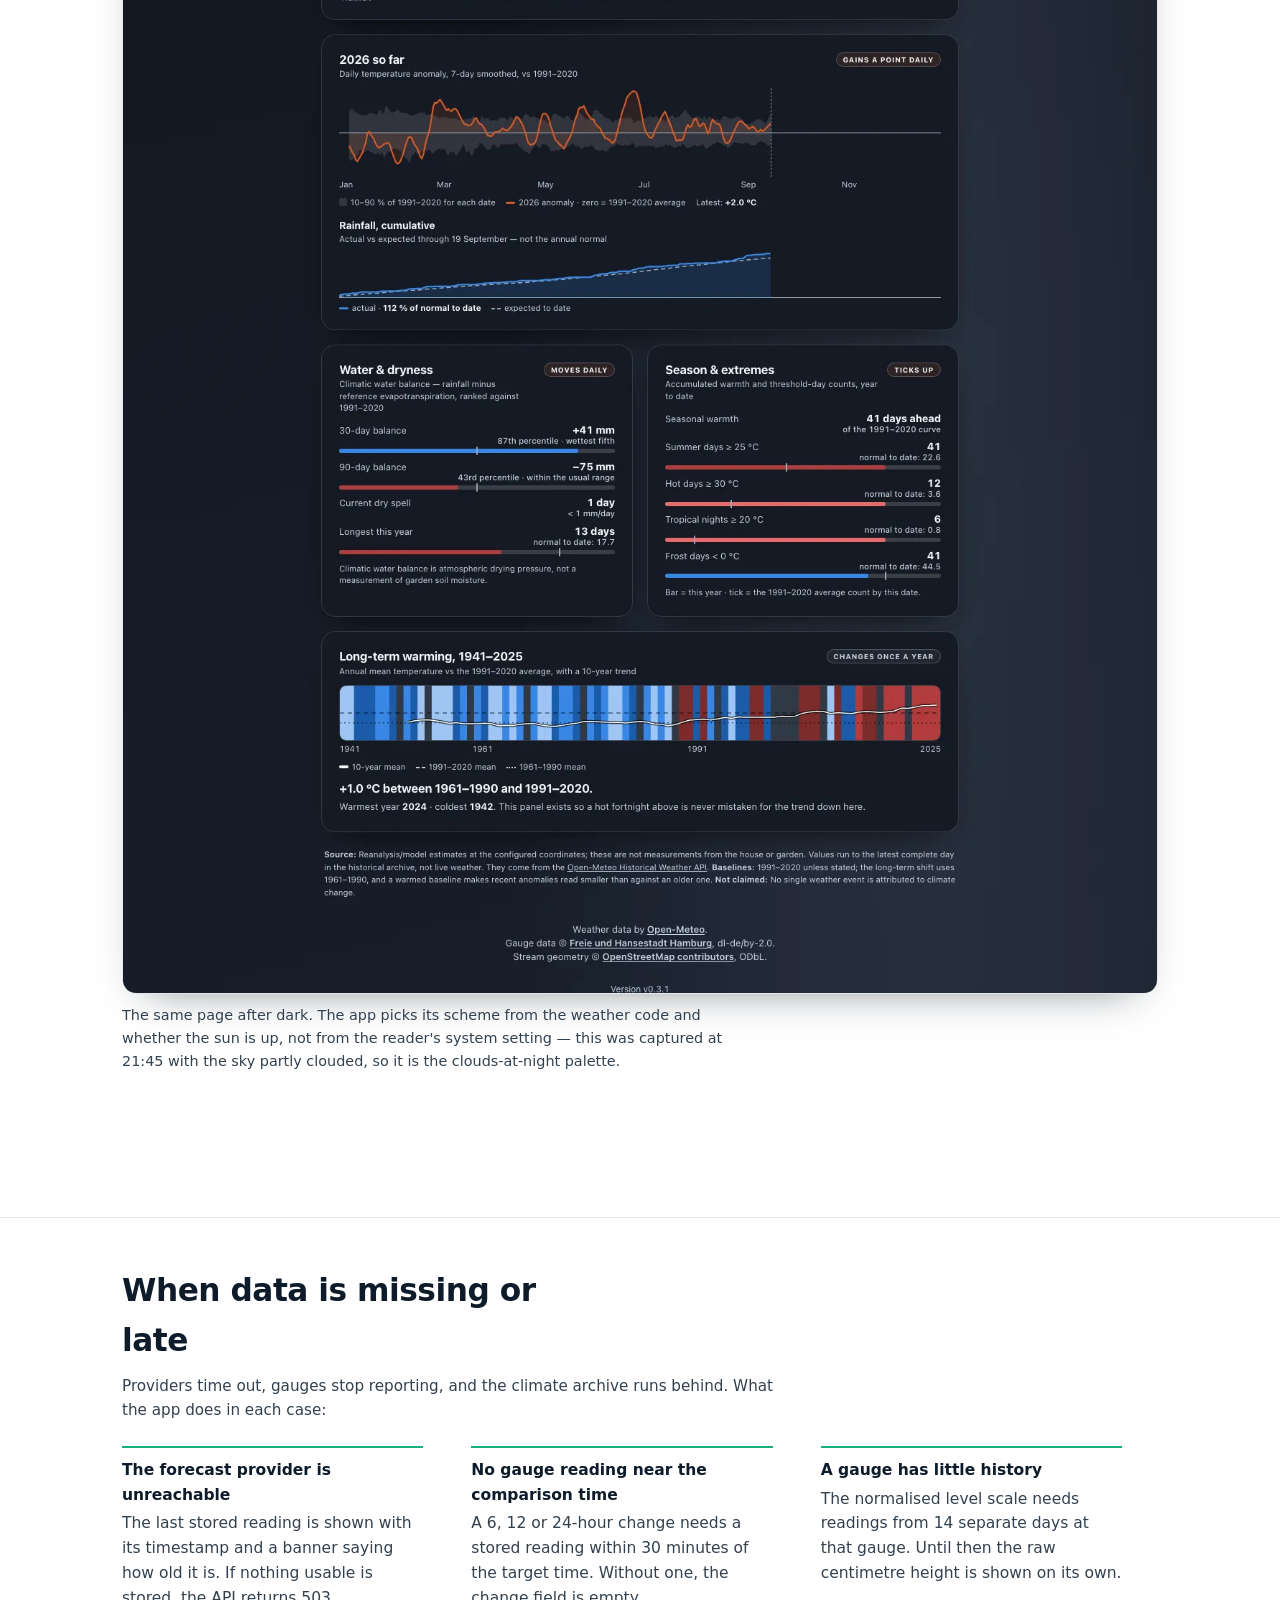
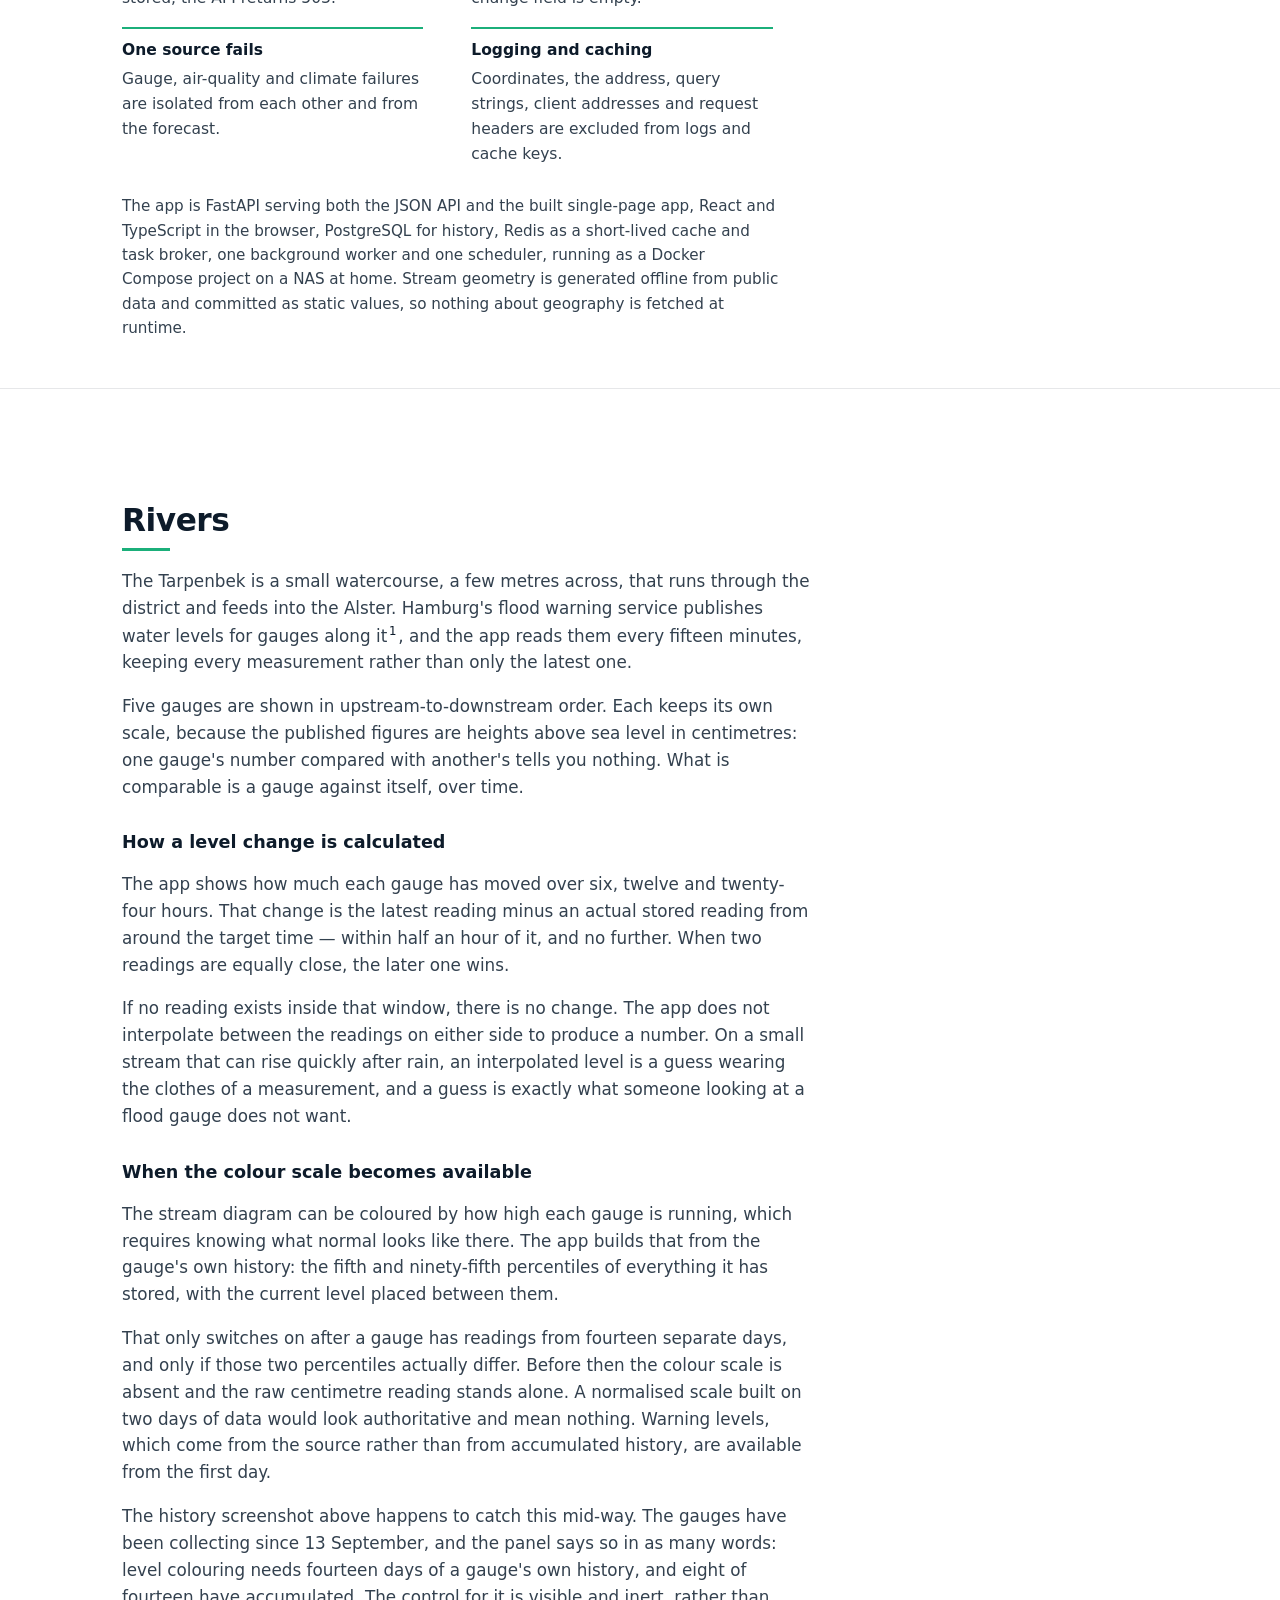
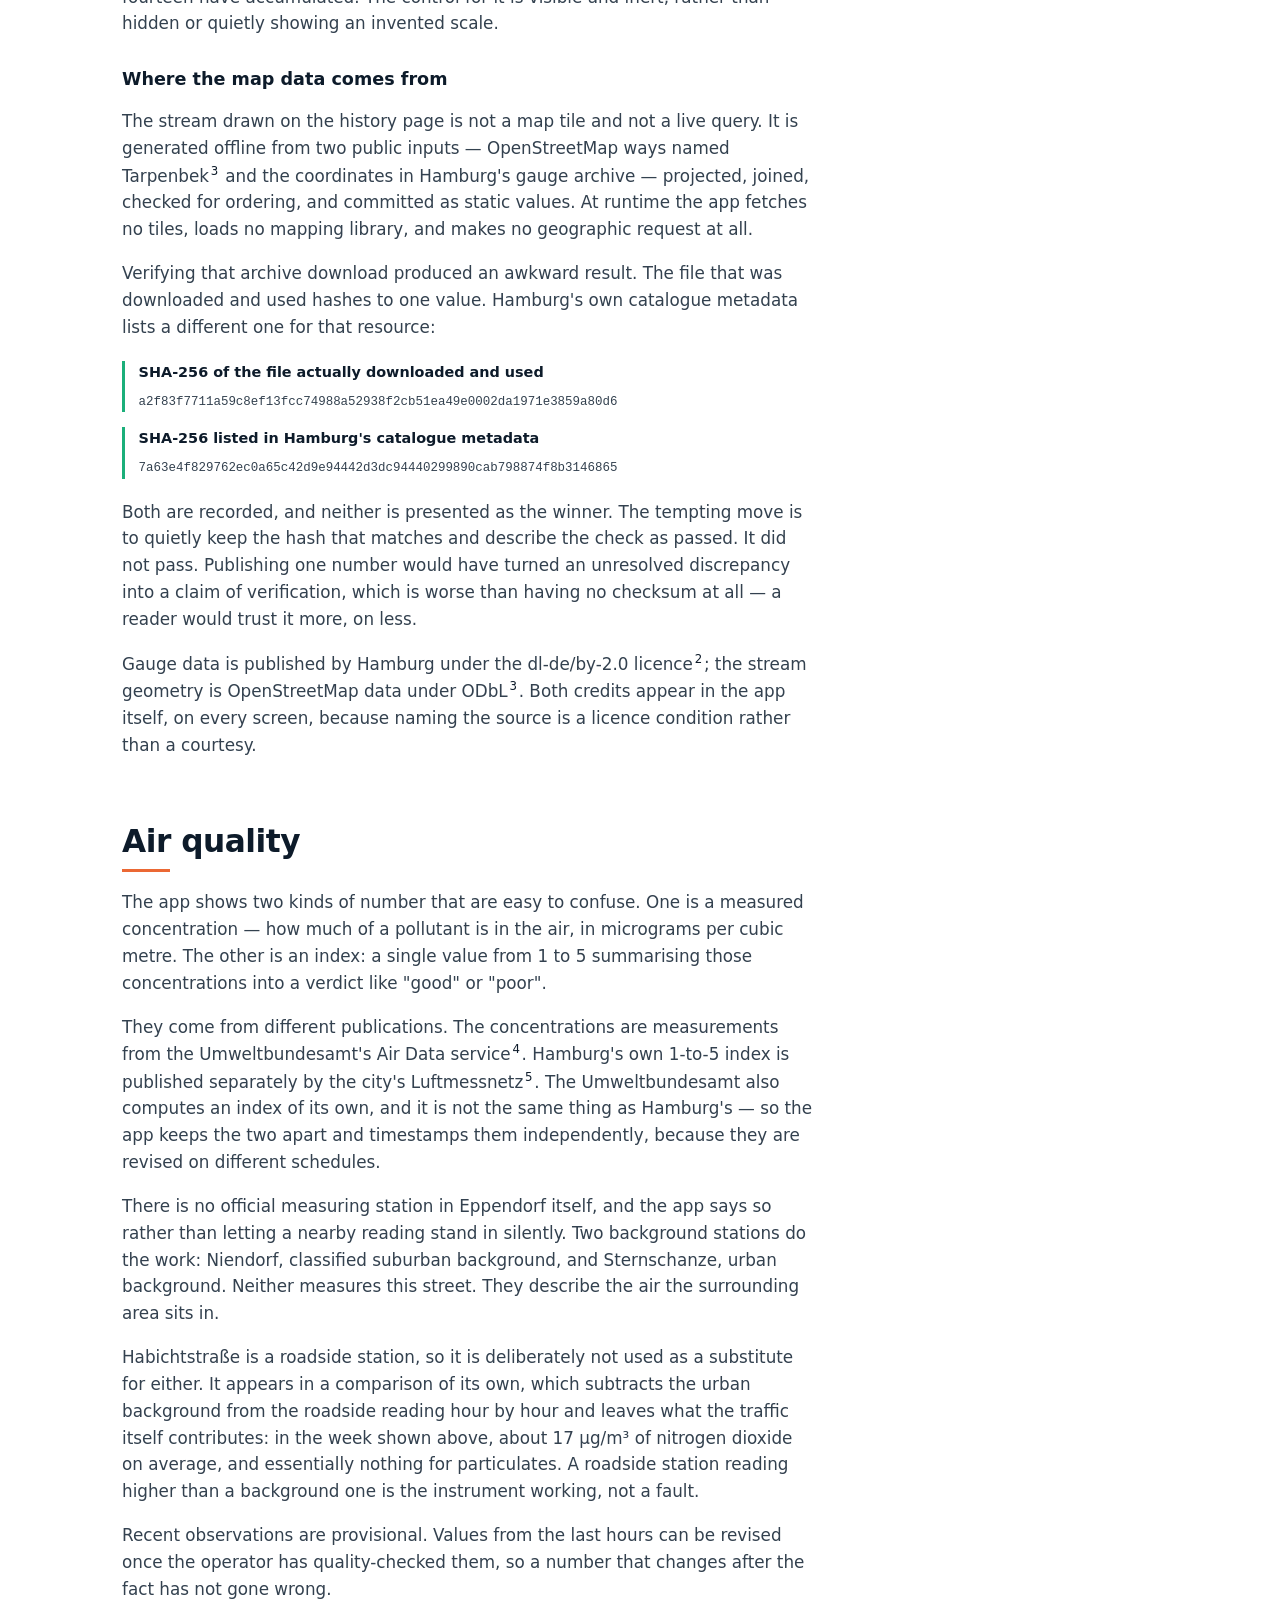
==== commit 73e8c6d9: "feat: add the Werner identity mark The circular badge is used as the mark at 104px in the hero and 3" ====
--- a/index.html
+++ b/index.html
@@ -9,6 +9,8 @@
       content="A private, self-hosted weather dashboard for one location in Hamburg, and a reference on the river, air-quality, forecast and climate data behind it."
     />
     <link rel="stylesheet" href="assets/site.css" />
+    <link rel="icon" href="assets/favicon.png" sizes="32x32" />
+    <link rel="apple-touch-icon" href="assets/apple-touch-icon.png" />
     <link
       rel="alternate"
       type="application/atom+xml"
@@ -19,6 +21,7 @@
   <body>
     <nav class="toc" aria-label="Sections">
       <ul>
+        <li class="brand"><span class="mark" aria-hidden="true"></span>Hello Weather</li>
         <li><a href="#dashboard">Dashboard</a></li>
         <li><a href="#history">History</a></li>
         <li><a href="#climate">Climate</a></li>
@@ -36,7 +39,16 @@
       <div class="wrap">
         <header class="hero">
           <div class="prose">
-            <h1>Hello Weather</h1>
+            <div class="brandline">
+              <img
+                class="mark-lg"
+                src="assets/werner.webp"
+                alt="Werner, an otter in sunglasses, surfacing in a lake below mountains at sunrise."
+                width="208"
+                height="208"
+              />
+              <h1>Hello Weather</h1>
+            </div>
             <p class="lede">
               A weather dashboard for one place: Eppendorf, in Hamburg.
             </p>
--- a/assets/site.css
+++ b/assets/site.css
@@ -165,6 +165,42 @@
 nav.toc a { color: var(--text); text-decoration: none; font-size: 0.9rem; }
 nav.toc a:hover, nav.toc a:focus-visible { text-decoration: underline; }
 
+/* Identity mark. The nav copy is decorative and drawn as a background, so
+   assistive tech announces the wordmark once rather than twice. */
+.brand {
+  display: flex;
+  align-items: center;
+  gap: 0.5rem;
+  font-weight: 650;
+  color: var(--text);
+  margin-right: 0.35rem;
+}
+.brand .mark {
+  width: 34px;
+  height: 34px;
+  flex: none;
+  border-radius: 50%;
+  background: url("werner-72.webp") center / cover no-repeat;
+}
+.brandline {
+  display: flex;
+  align-items: center;
+  gap: 1.1rem;
+  margin-bottom: 1rem;
+}
+.brandline h1 { margin: 0; }
+.mark-lg {
+  width: 104px;
+  height: 104px;
+  border-radius: 50%;
+  flex: none;
+  display: block;
+}
+@media (max-width: 560px) {
+  .mark-lg { width: 72px; height: 72px; }
+  .brandline { gap: 0.85rem; }
+}
+
 /* On a phone the nav wraps to three rows; sticking it there would cost about
    a tenth of the viewport for the whole page. Let it scroll away instead. */
 @media (max-width: 700px) {
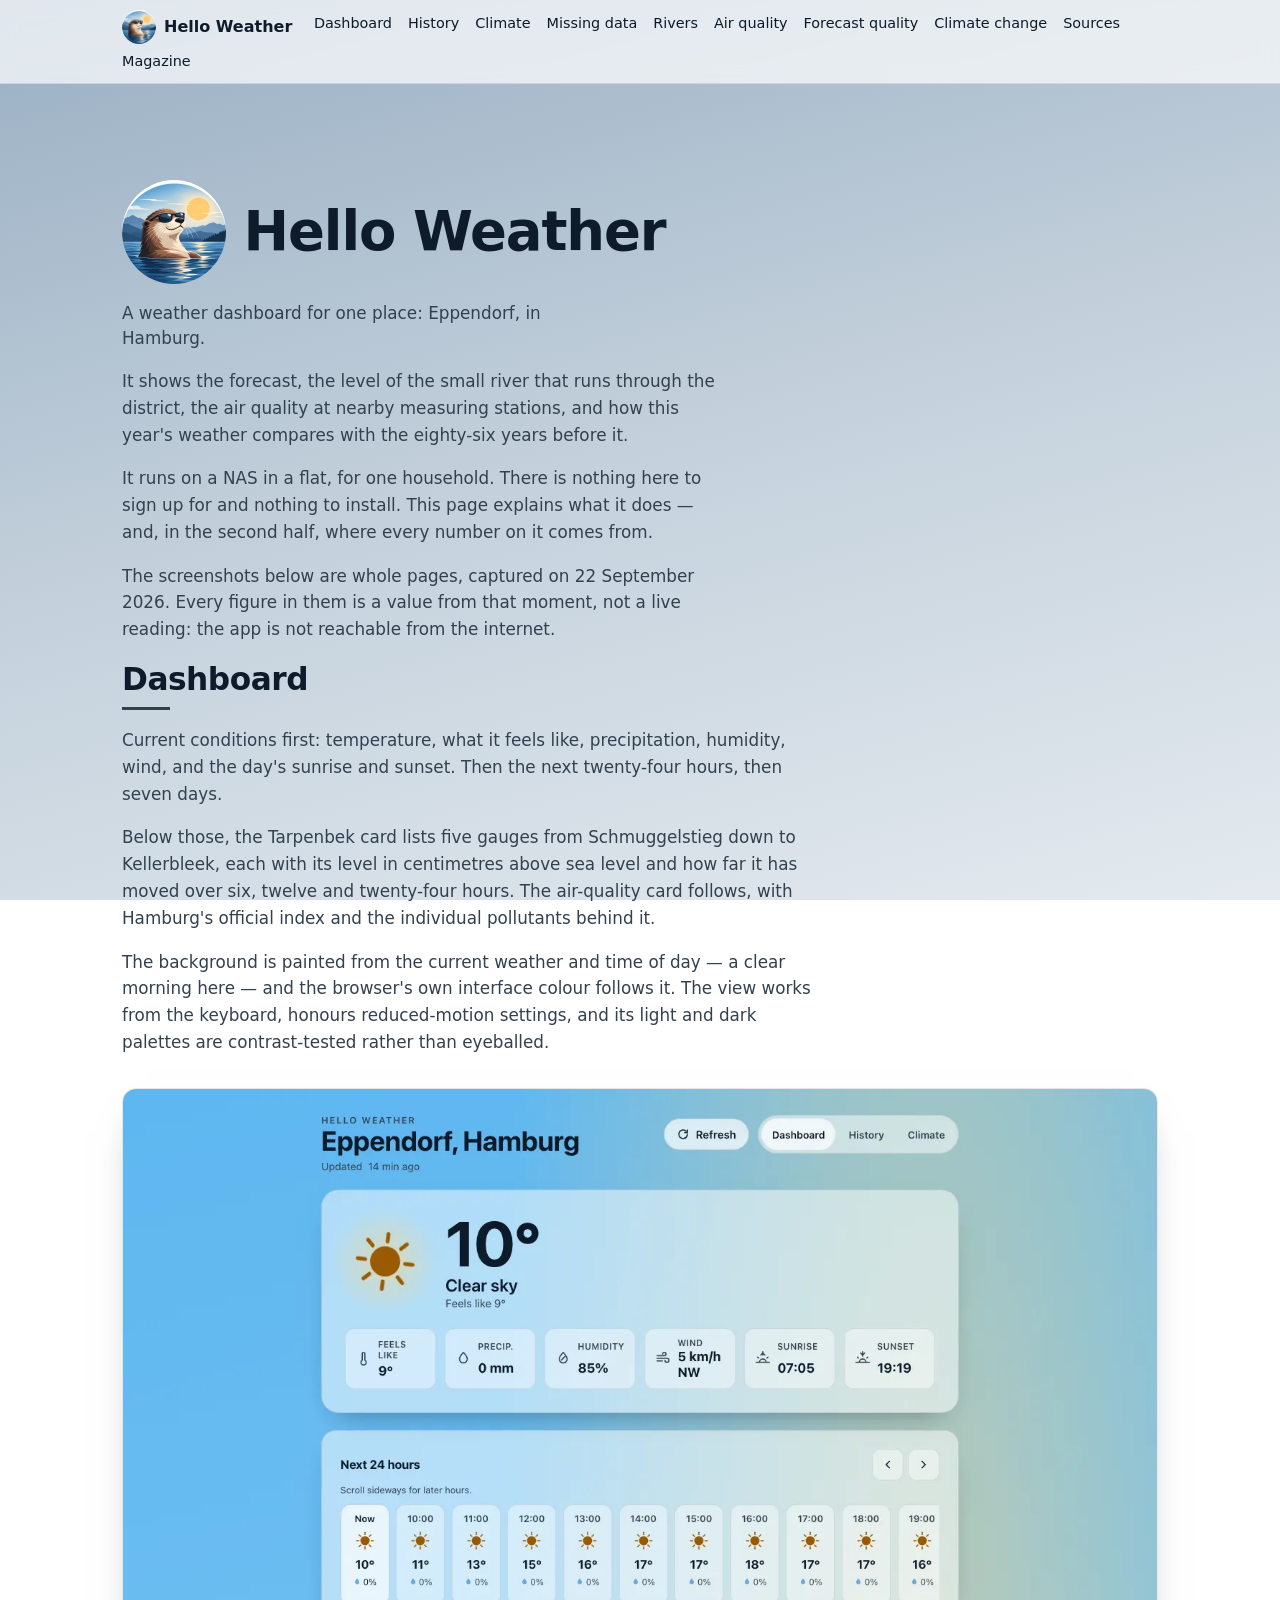
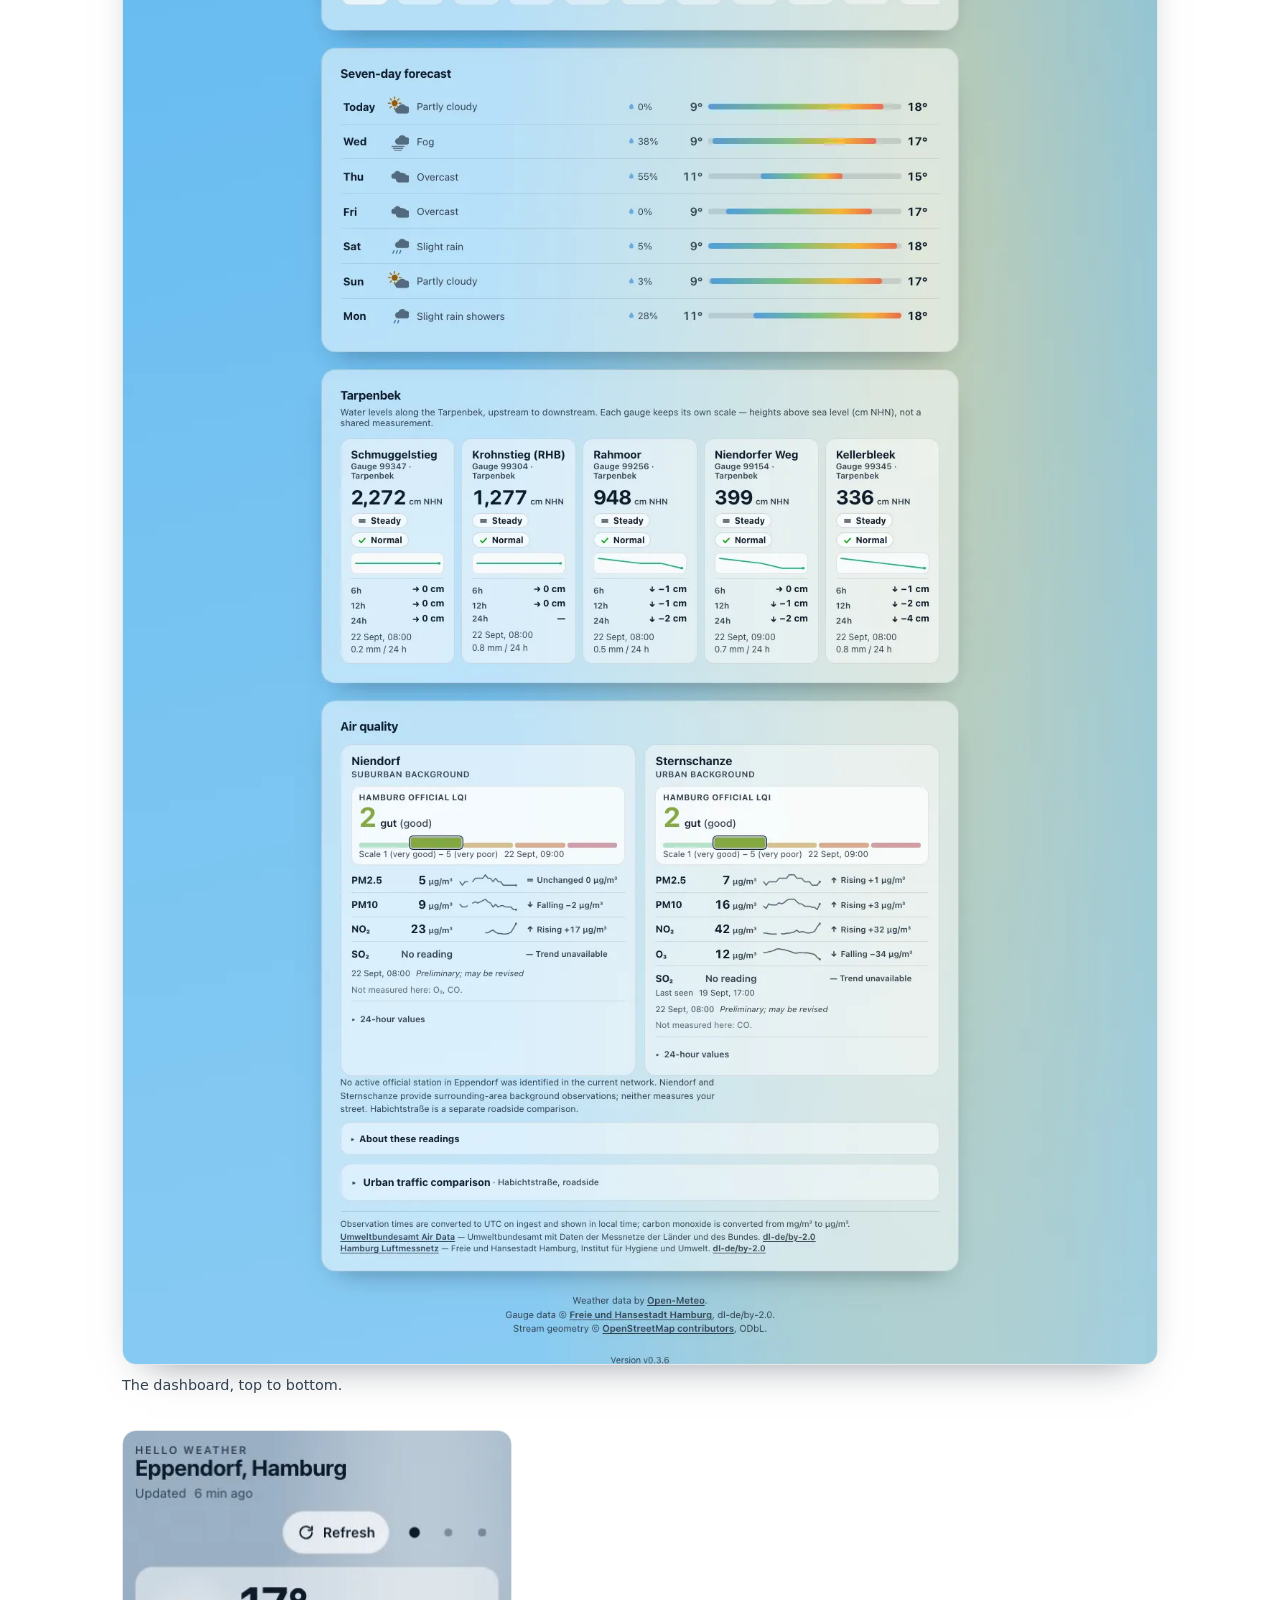
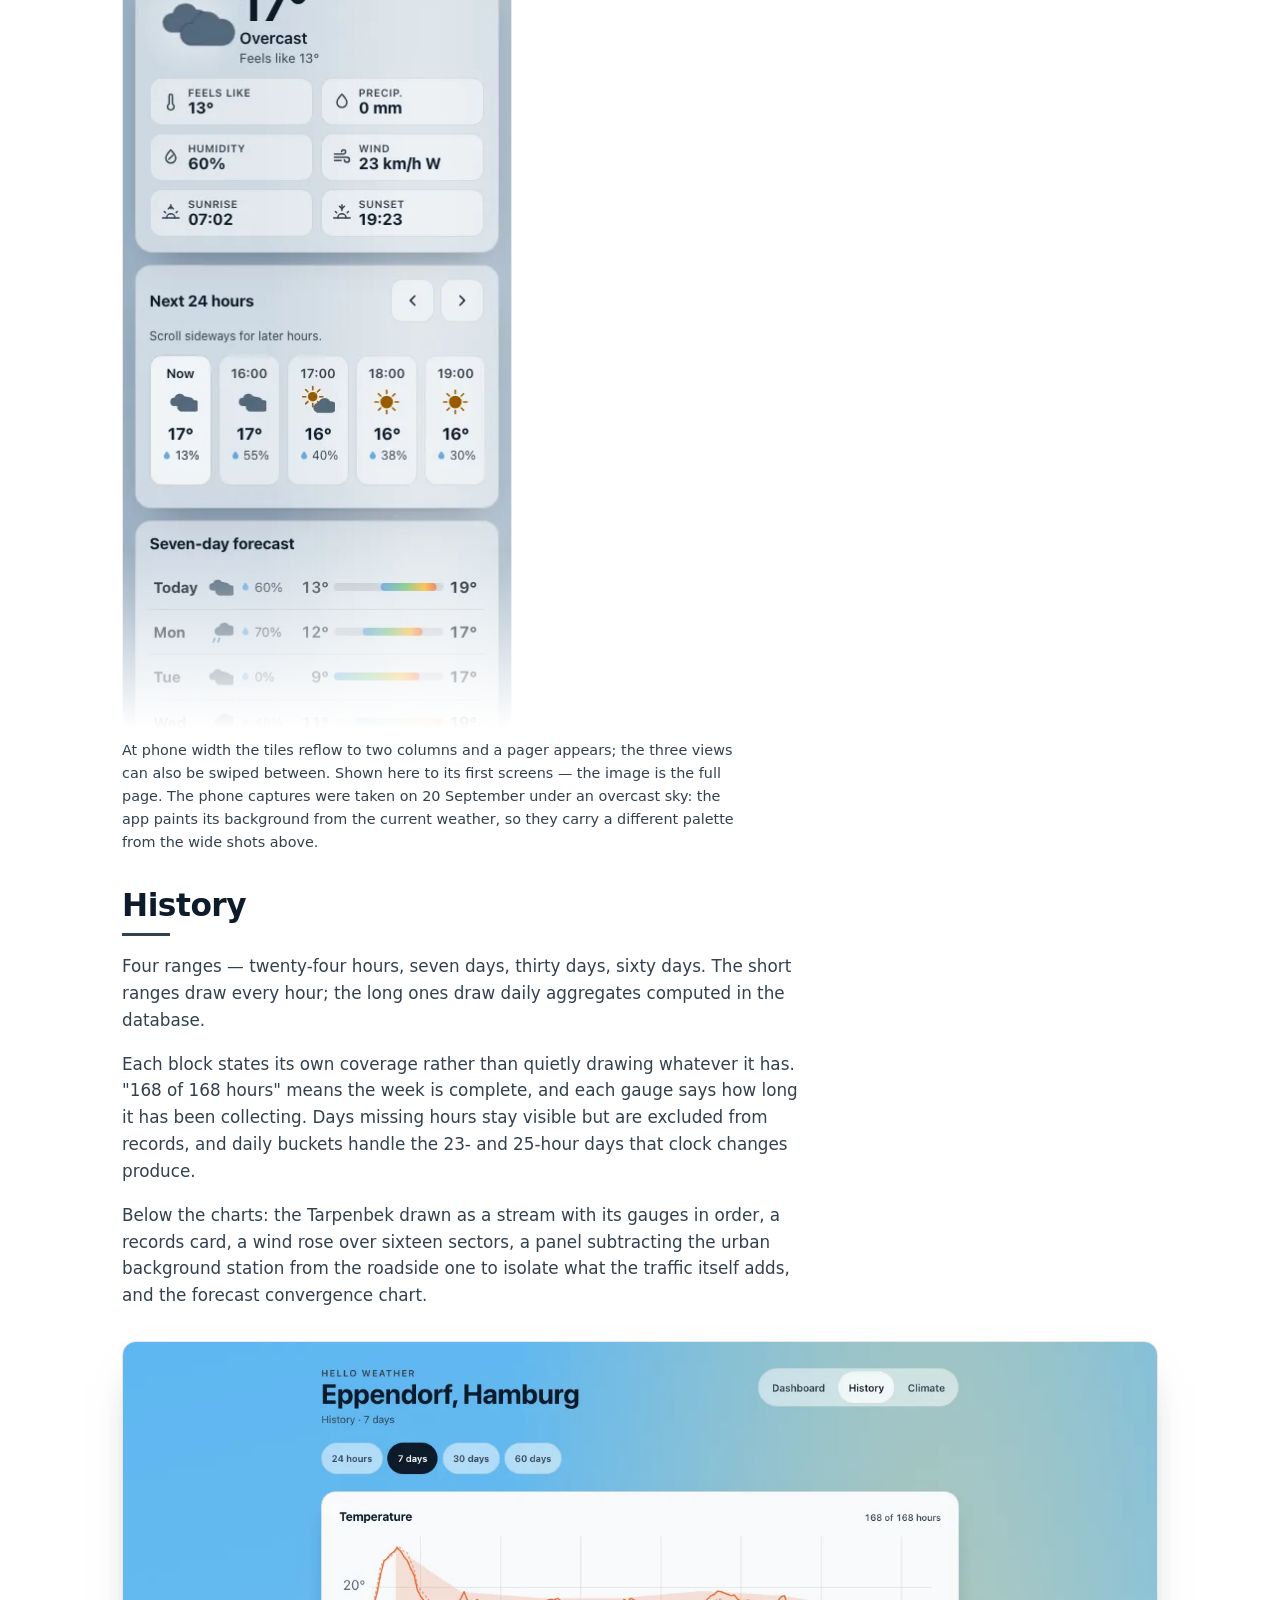
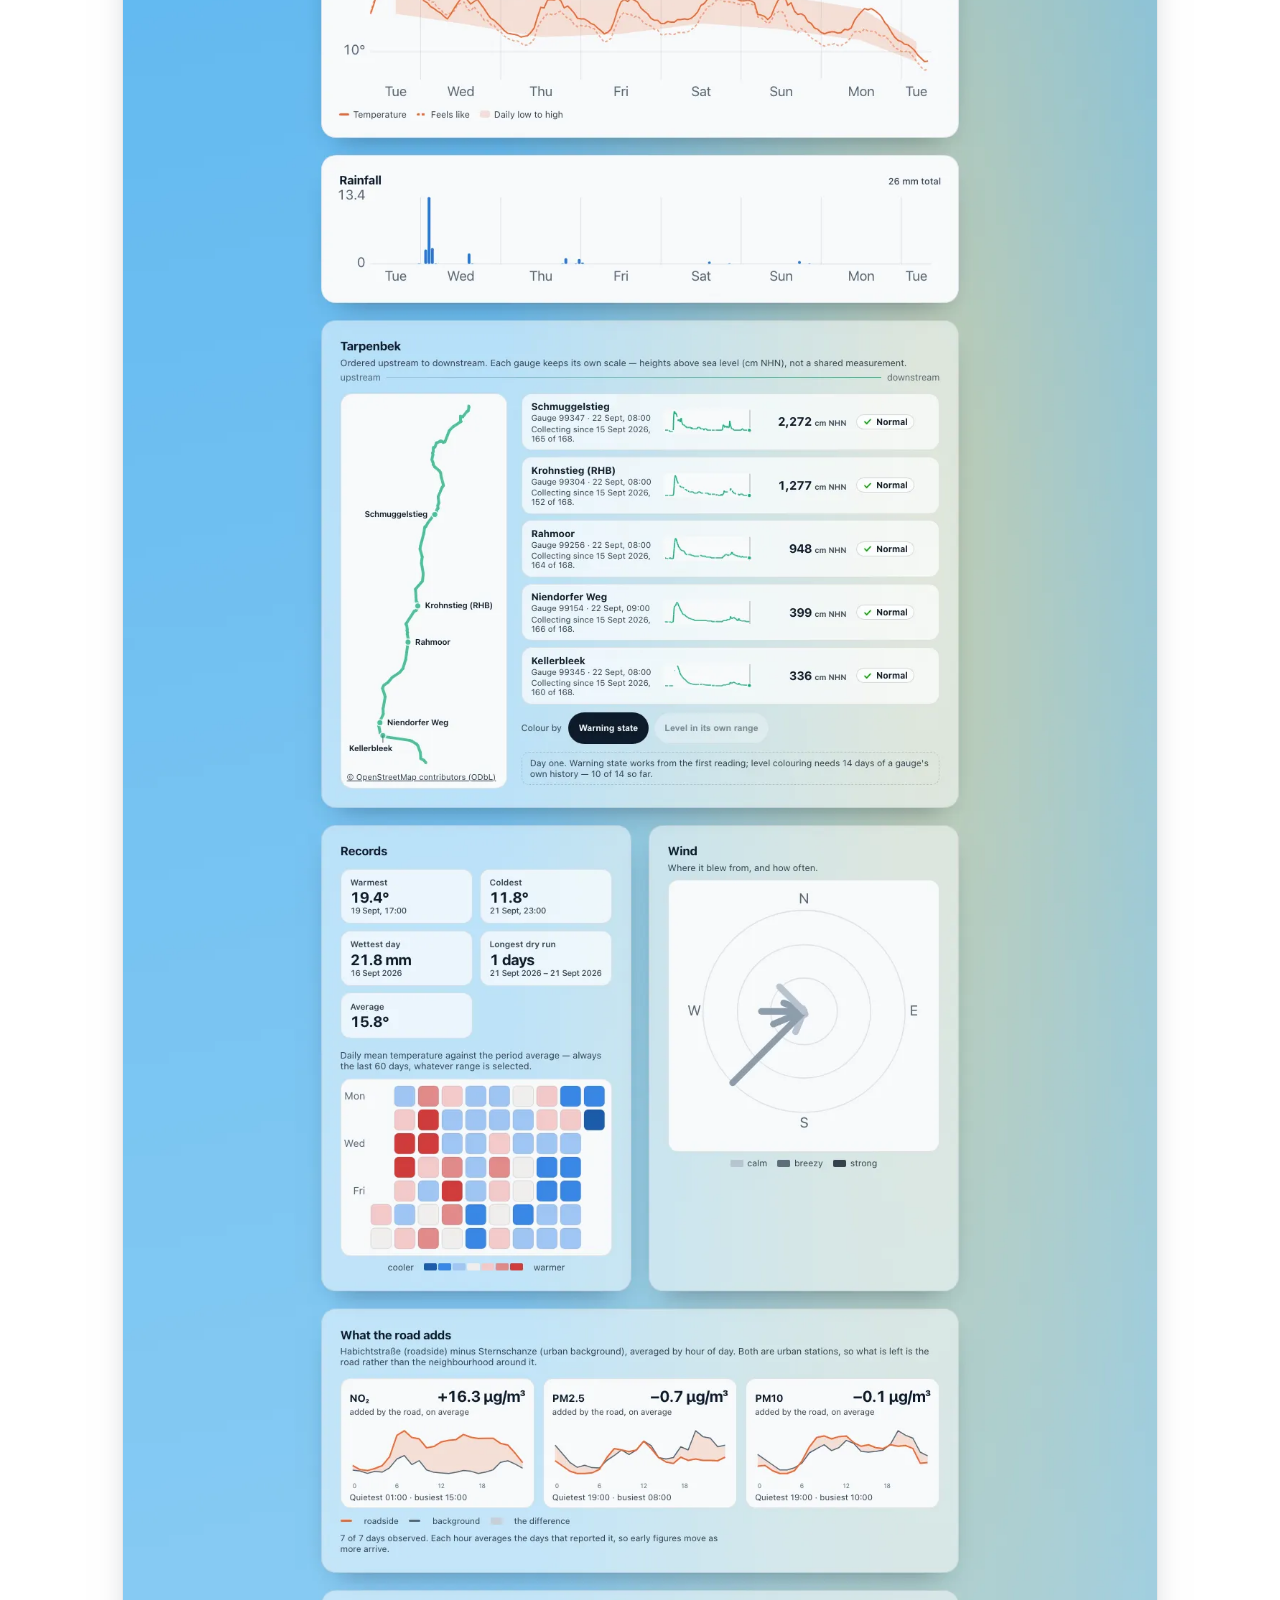
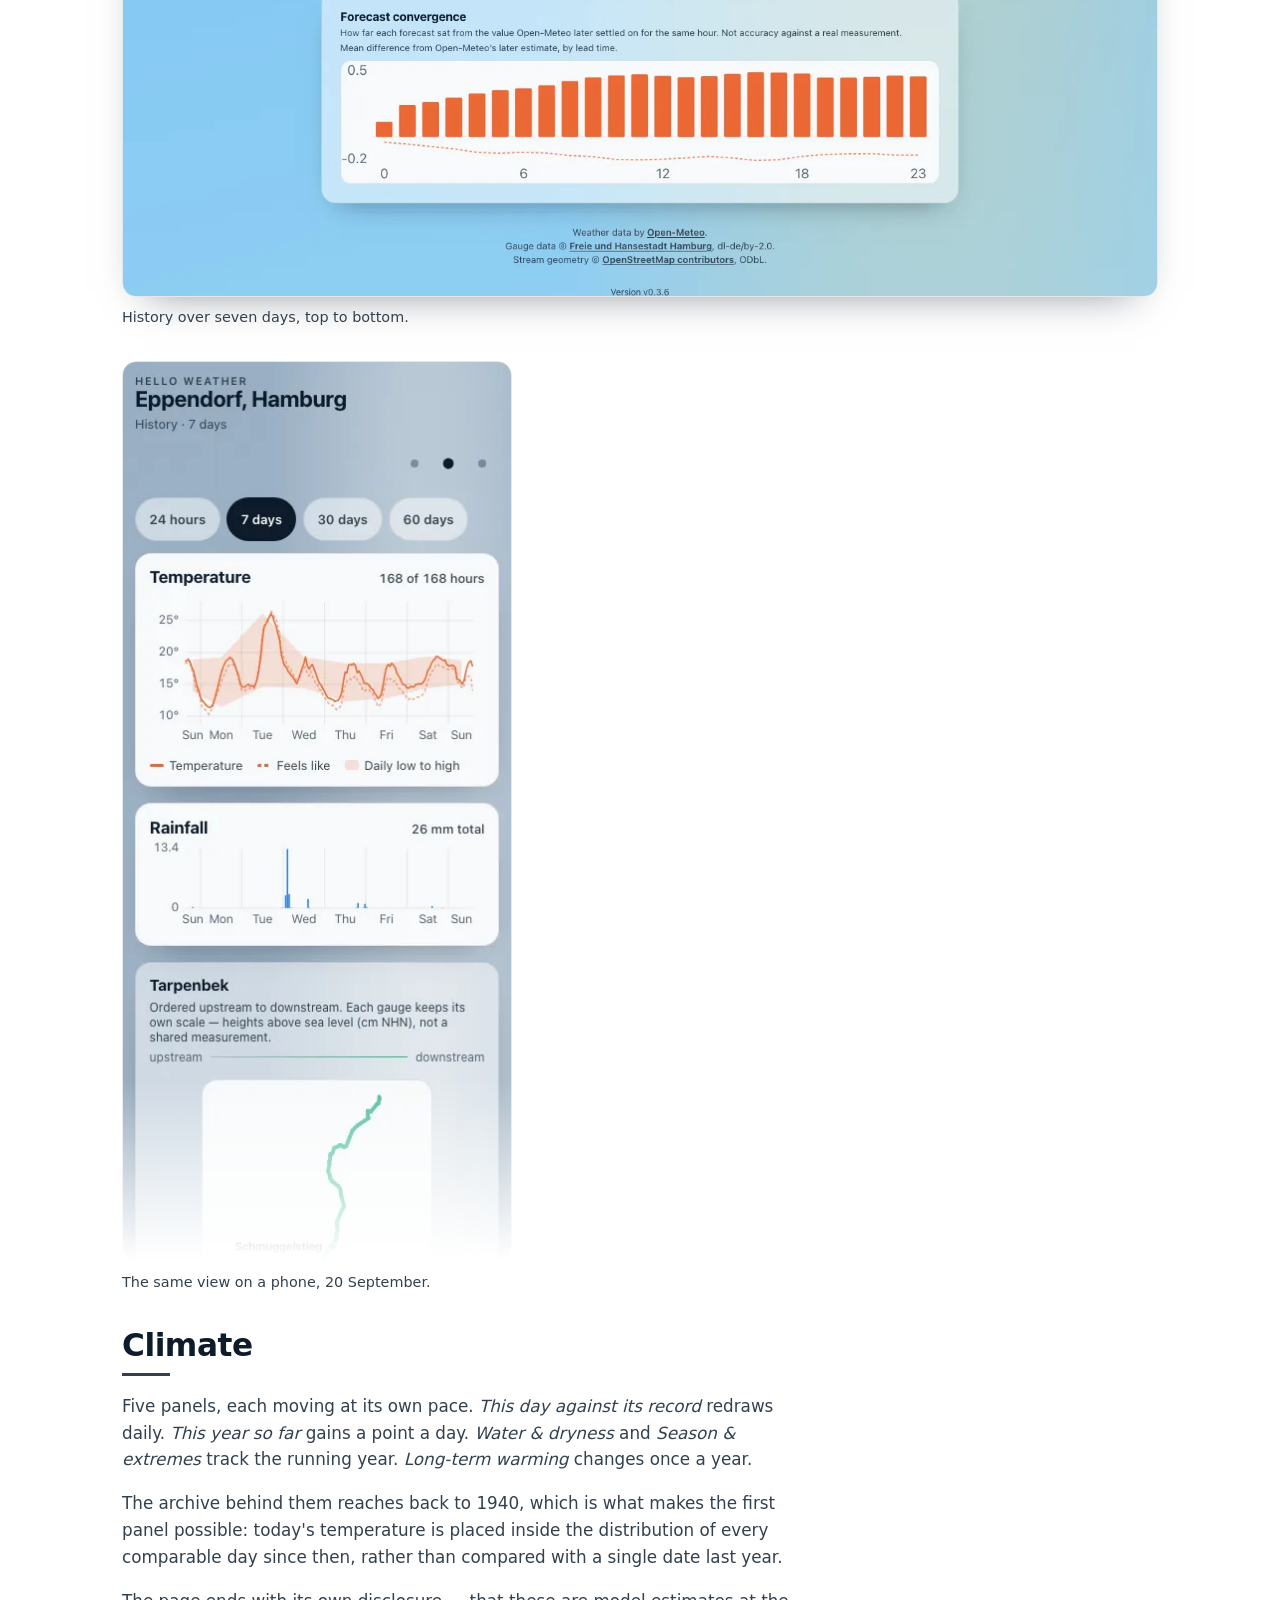
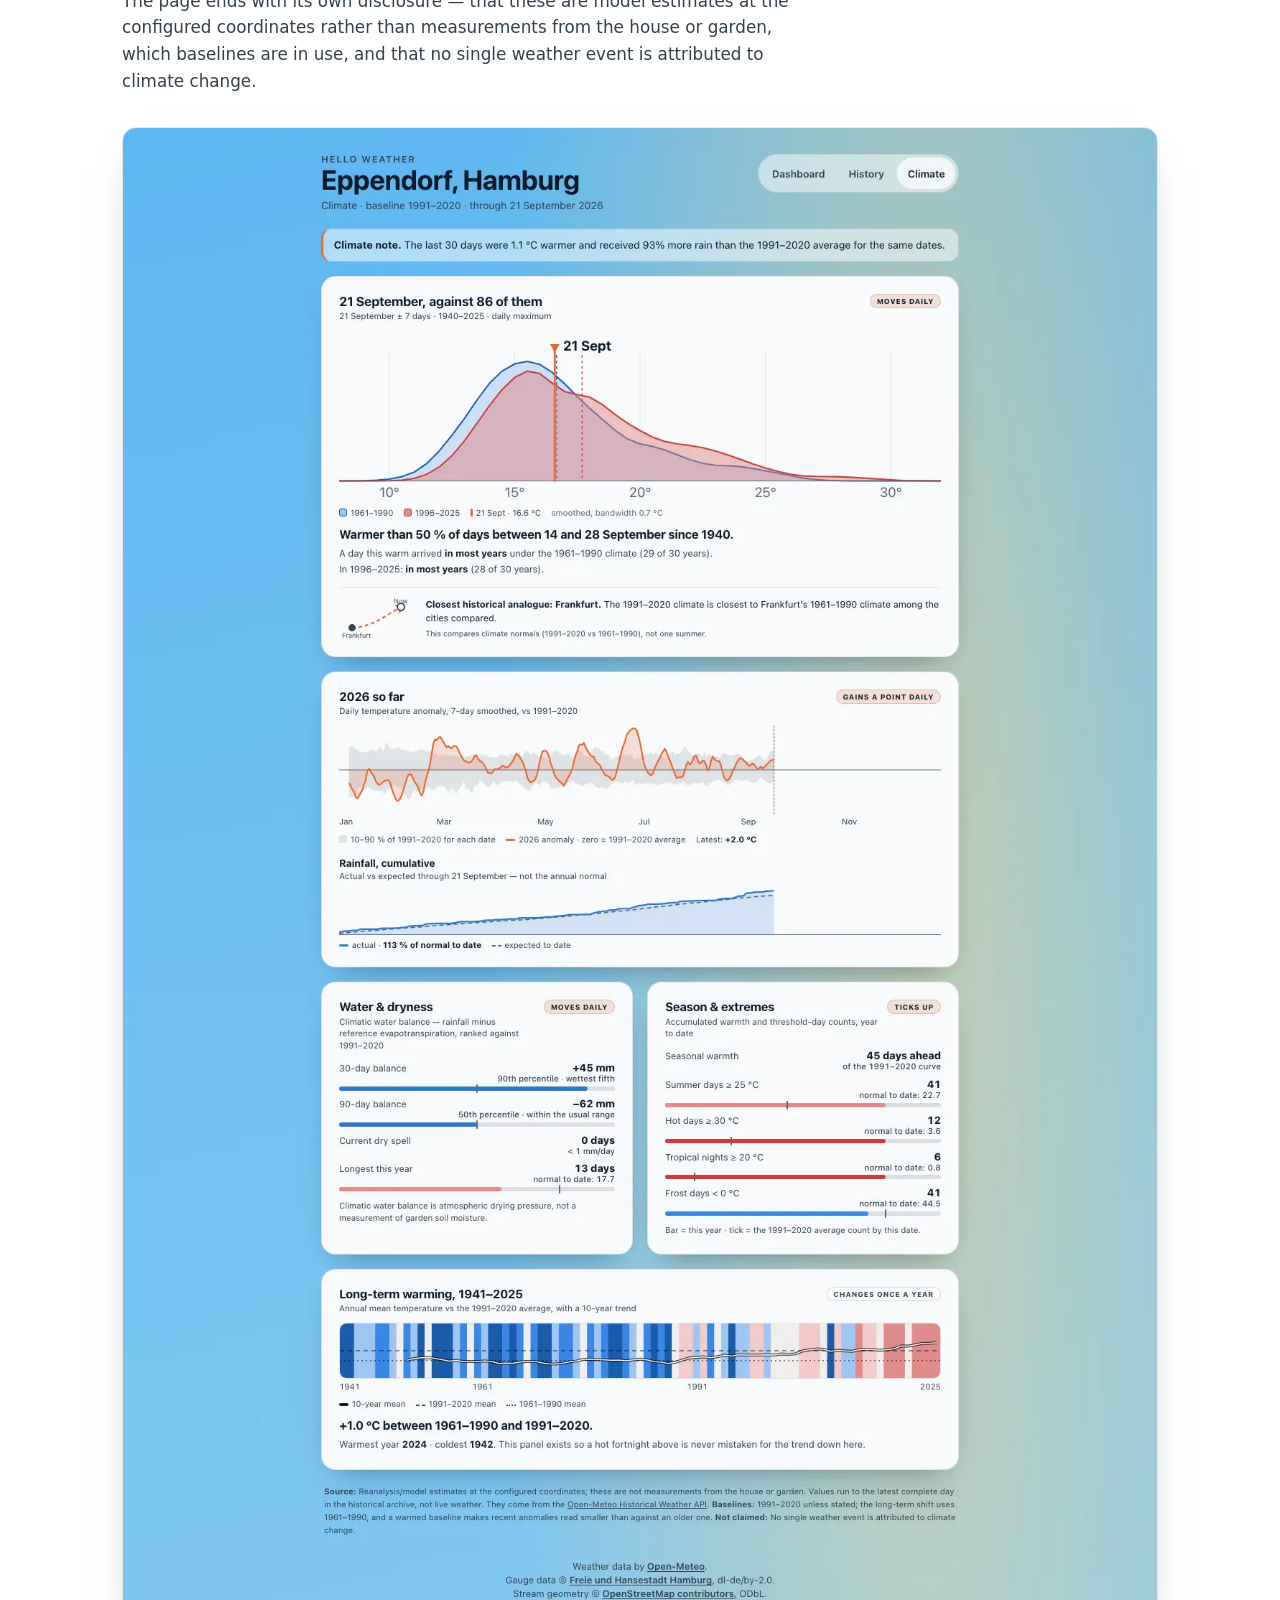
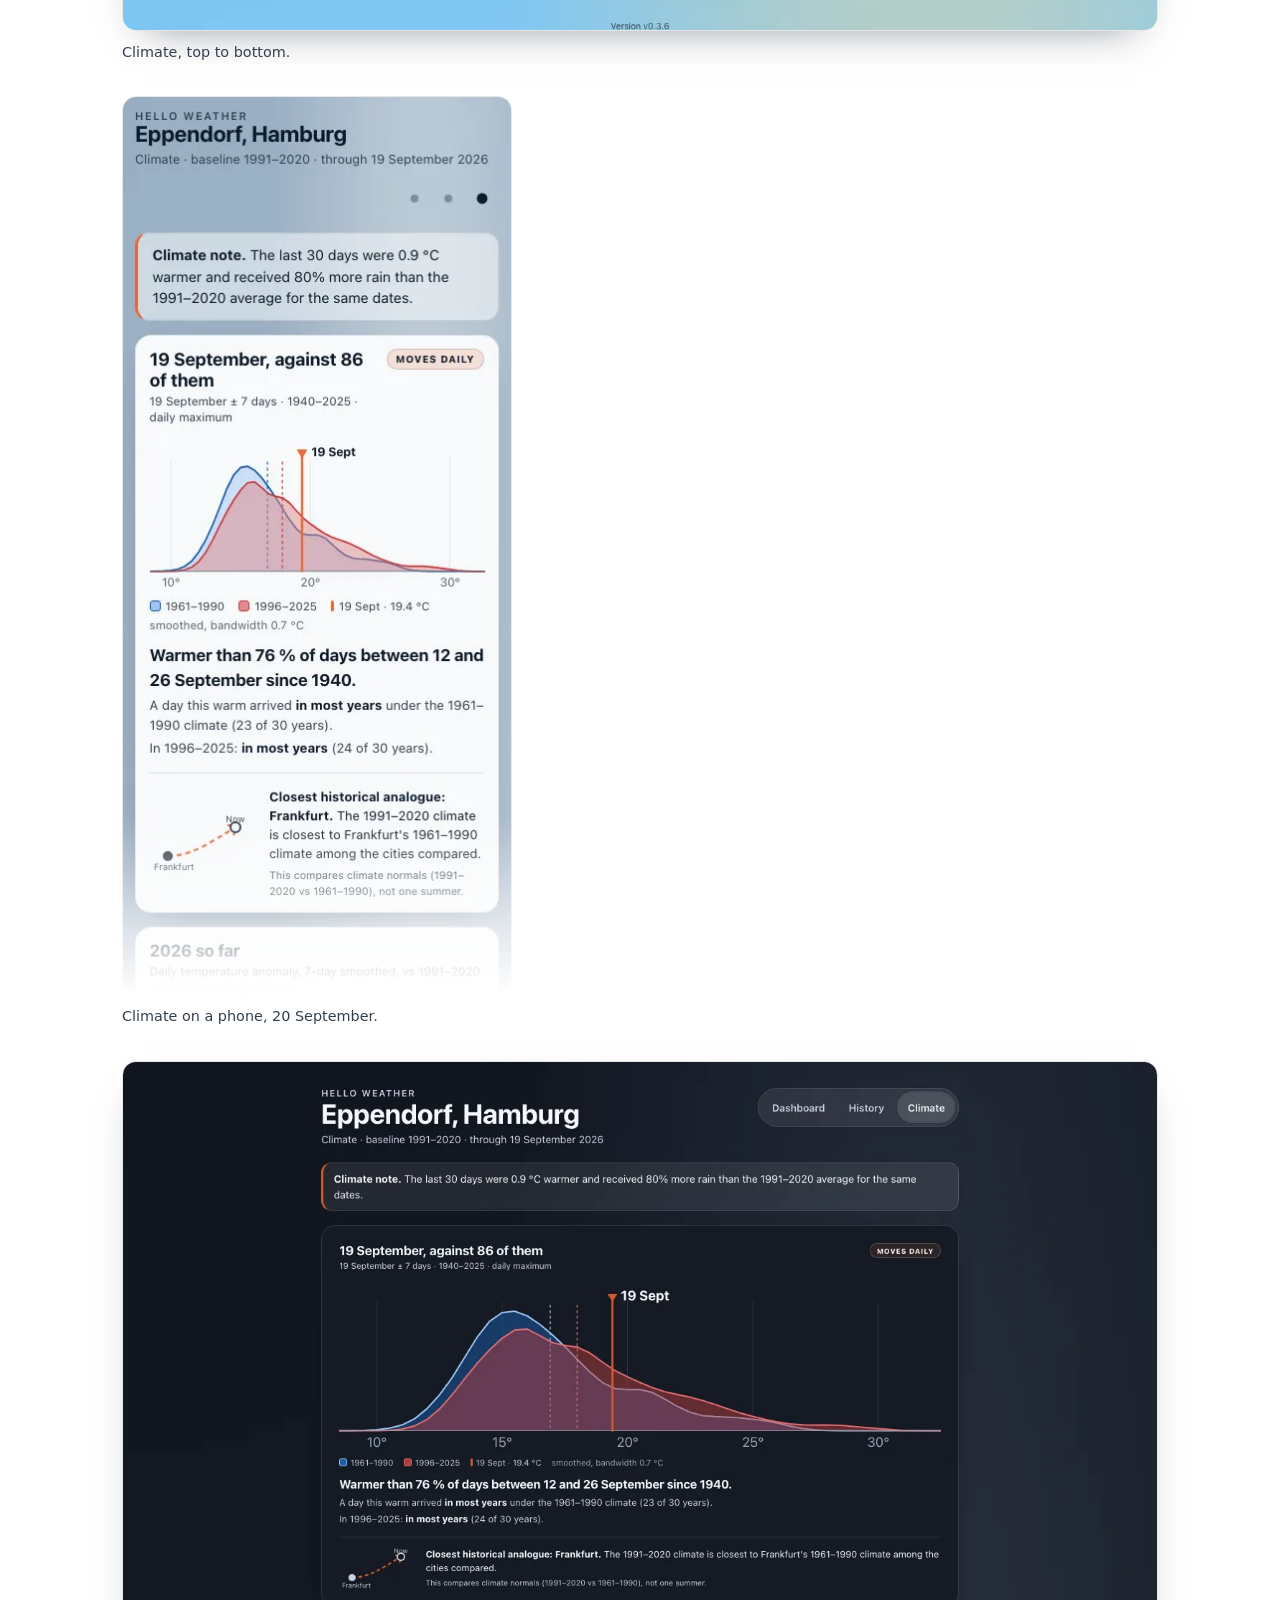
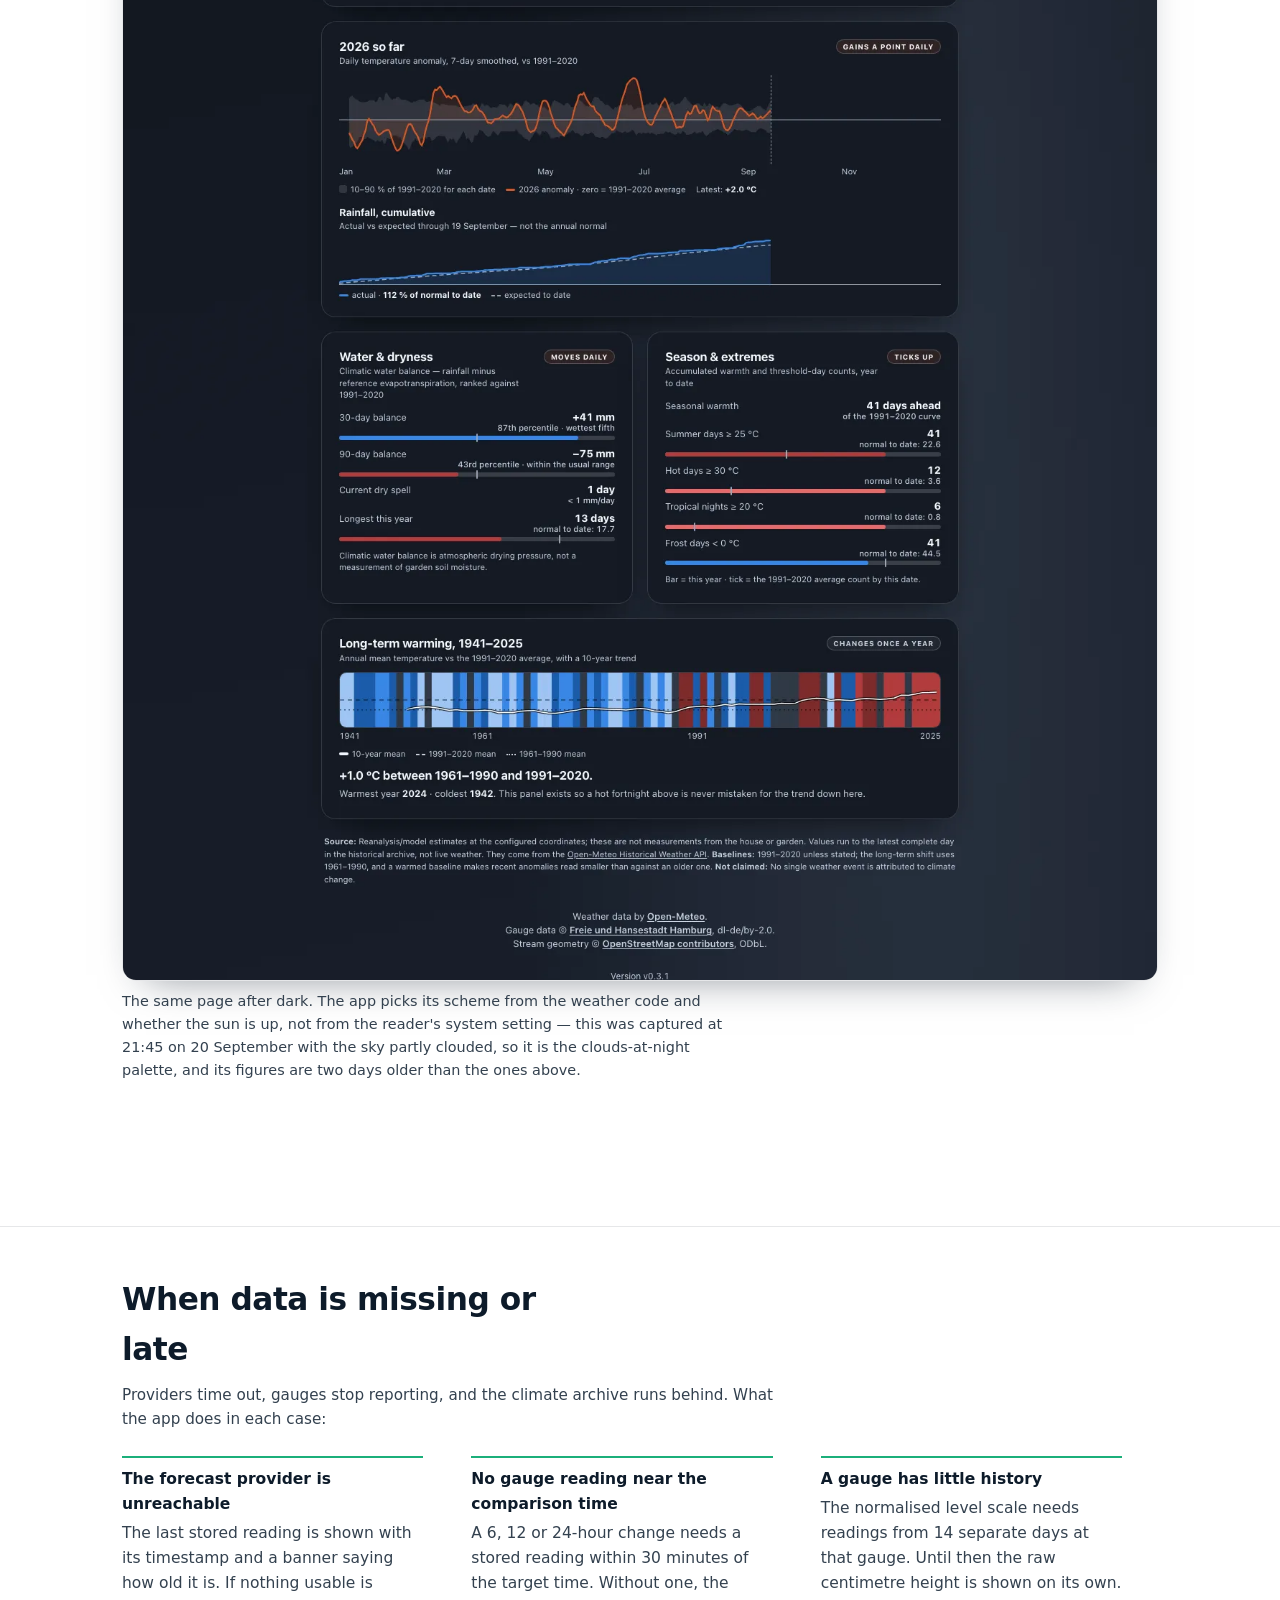
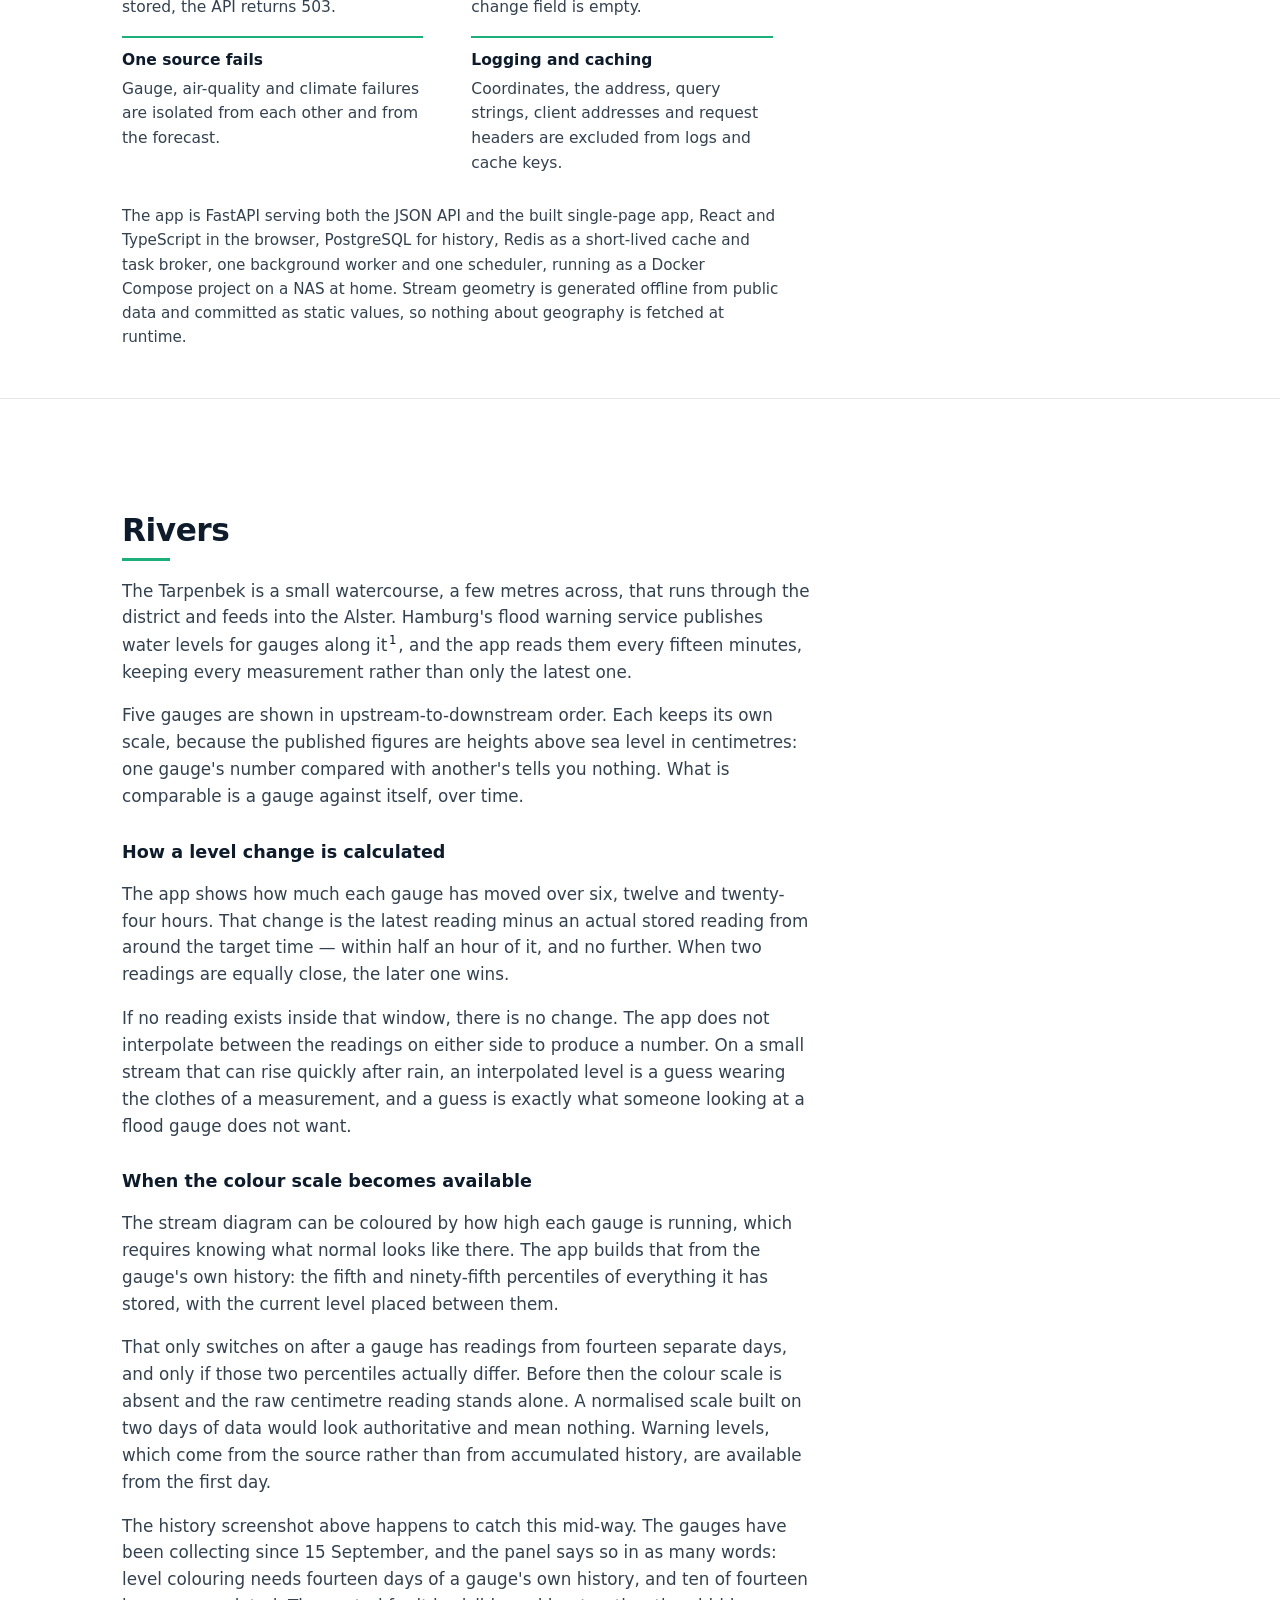
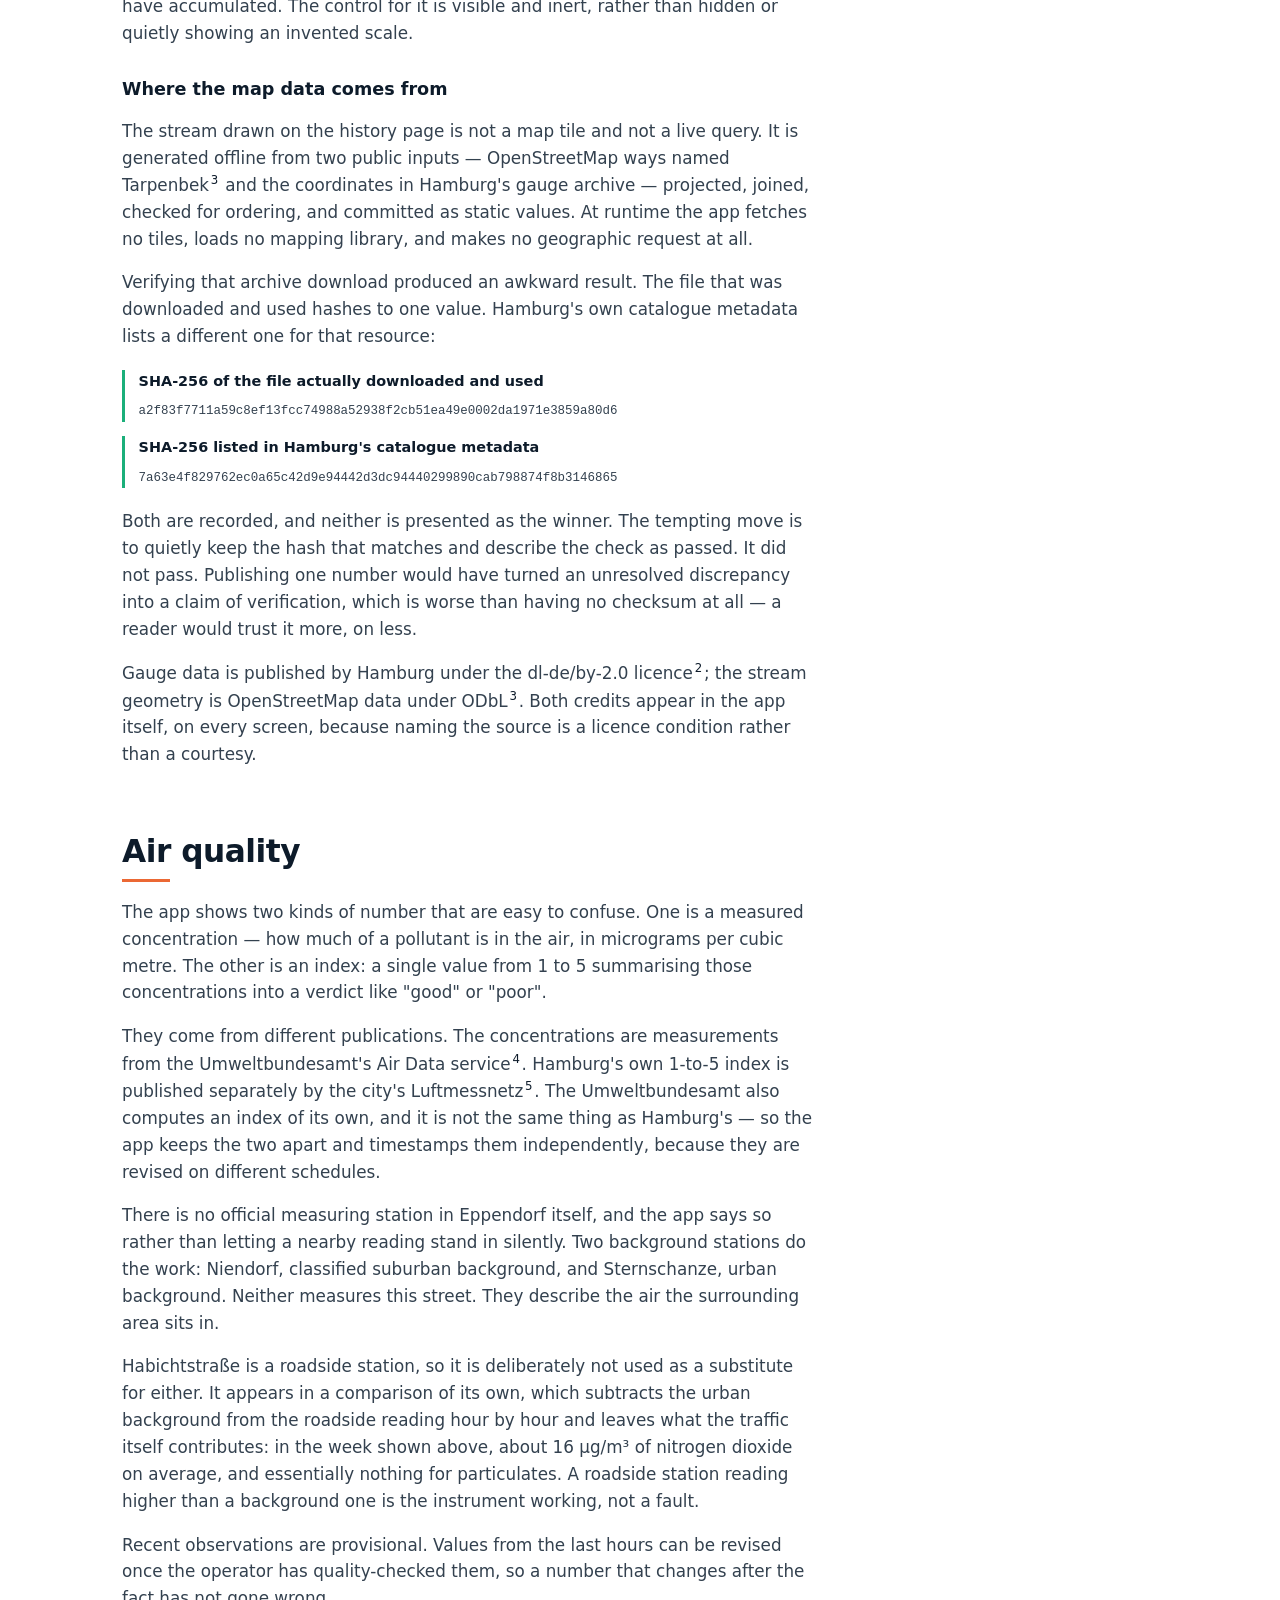
==== commit f229d4f3: "feat: put the clear-day captures on the page Swaps the three desktop figures to the clear-day set an" ====
--- a/index.html
+++ b/index.html
@@ -65,7 +65,7 @@
               comes from.
             </p>
             <p>
-              The screenshots below are whole pages, captured on 20 September
+              The screenshots below are whole pages, captured on 22 September
               2026. Every figure in them is a value from that moment, not a
               live reading: the app is not reachable from the internet.
             </p>
@@ -89,7 +89,7 @@
           </p>
           <p>
             The background is painted from the current weather and time of day
-            — overcast daylight here — and the browser's own interface colour
+            — a clear morning here — and the browser's own interface colour
             follows it. The view works from the keyboard, honours
             reduced-motion settings, and its light and dark palettes are
             contrast-tested rather than eyeballed.
@@ -98,10 +98,10 @@
 
         <figure class="full">
           <img
-            src="assets/shots/dashboard-desktop.webp"
-            alt="The whole dashboard: 17 degrees and overcast with tiles for feels-like 13, no precipitation, 60 percent humidity, 23 km/h west wind, sunrise 07:02 and sunset 19:23; the next 24 hours; a seven-day forecast; a Tarpenbek card with five gauges from Schmuggelstieg at 2,274 cm down to Kellerbleek at 340 cm, each marked Steady and Normal; and an air-quality card showing Niendorf and Sternschanze at Hamburg official LQI 2, good."
+            src="assets/shots/dashboard-desktop-sunny.webp"
+            alt="The whole dashboard: 10 degrees and clear sky, with tiles for feels-like 9, no precipitation, 85 percent humidity, 5 km/h north-west wind, sunrise 07:05 and sunset 19:19; a sunny next-24-hours strip climbing to 18 degrees at no chance of rain; a seven-day forecast; a Tarpenbek card with five gauges from Schmuggelstieg at 2,272 cm down to Kellerbleek at 336 cm, all marked Steady and Normal; and an air-quality card showing Niendorf and Sternschanze at Hamburg official LQI 2, good."
             width="1440"
-            height="2649"
+            height="2611"
           />
           <figcaption>
             The dashboard, top to bottom.
@@ -119,7 +119,10 @@
           <figcaption>
             At phone width the tiles reflow to two columns and a pager appears;
             the three views can also be swiped between. Shown here to its first
-            screens — the image is the full page.
+            screens — the image is the full page. The phone captures were taken
+            on 20 September under an overcast sky: the app paints its
+            background from the current weather, so they carry a different
+            palette from the wide shots above.
           </figcaption>
         </figure>
 
@@ -149,10 +152,10 @@
 
         <figure class="full">
           <img
-            src="assets/shots/history-desktop.webp"
-            alt="The whole history view over seven days: a temperature chart labelled 168 of 168 hours, a rainfall chart totalling 26 millimetres, the Tarpenbek stream diagram beside all five gauge rows with a note that level colouring needs 14 days and 8 of 14 have been collected, a records card giving warmest 26.1 and coldest 11.4 degrees, a wind rose, a panel showing the roadside station adds 17.4 micrograms of nitrogen dioxide over the urban background, and a forecast convergence chart by lead time."
+            src="assets/shots/history-desktop-sunny.webp"
+            alt="The whole history view over seven days: a temperature chart labelled 168 of 168 hours, a rainfall chart totalling 26 millimetres, the Tarpenbek stream diagram beside all five gauge rows with a note that level colouring needs 14 days and 10 of 14 have been collected, a records card giving warmest 19.4 and coldest 11.8 degrees, a wind rose, a panel showing the roadside station adds 16.3 micrograms of nitrogen dioxide over the urban background, and a forecast convergence chart by lead time."
             width="1440"
-            height="3022"
+            height="2999"
             loading="lazy"
           />
           <figcaption>
@@ -169,7 +172,7 @@
             loading="lazy"
           />
           <figcaption>
-            The same view on a phone.
+            The same view on a phone, 20 September.
           </figcaption>
         </figure>
 
@@ -199,10 +202,10 @@
 
         <figure class="full">
           <img
-            src="assets/shots/climate-desktop.webp"
-            alt="The whole climate view for 19 September 2026: a note that the last 30 days were 0.9 degrees warmer and 80 percent wetter than the 1991 to 2020 average; a distribution comparing 1961-1990 with 1996-2025 and the day marked at 19.4 degrees, warmer than 76 percent of days between 12 and 26 September since 1940, with Frankfurt named the closest historical analogue; a 2026 anomaly chart and cumulative rainfall at 112 percent of normal to date; water balance and season extremes cards showing 12 hot days against a normal of 3.6; and a long-term warming panel for 1941 to 2025 reading plus 1.0 degrees between 1961-1990 and 1991-2020."
+            src="assets/shots/climate-desktop-sunny.webp"
+            alt="The whole climate view for 21 September 2026: a note that the last 30 days were 1.1 degrees warmer and 93 percent wetter than the 1991 to 2020 average; a distribution comparing 1961-1990 with 1996-2025 and the day marked at 16.6 degrees, warmer than 50 percent of days between 14 and 28 September since 1940, with Frankfurt named the closest historical analogue; a 2026 anomaly chart and cumulative rainfall at 113 percent of normal to date; water balance and season extremes cards showing 12 hot days against a normal of 3.6; and a long-term warming panel for 1941 to 2025 reading plus 1.0 degrees between 1961-1990 and 1991-2020."
             width="1440"
-            height="2114"
+            height="2092"
             loading="lazy"
           />
           <figcaption>
@@ -219,7 +222,7 @@
             loading="lazy"
           />
           <figcaption>
-            Climate on a phone.
+            Climate on a phone, 20 September.
           </figcaption>
         </figure>
 
@@ -234,8 +237,9 @@
           <figcaption>
             The same page after dark. The app picks its scheme from the weather
             code and whether the sun is up, not from the reader's system
-            setting — this was captured at 21:45 with the sky partly clouded,
-            so it is the clouds-at-night palette.
+            setting — this was captured at 21:45 on 20 September with the sky
+            partly clouded, so it is the clouds-at-night palette, and its
+            figures are two days older than the ones above.
           </figcaption>
         </figure>
       </div>
@@ -345,9 +349,9 @@
           </p>
           <p>
             The history screenshot above happens to catch this mid-way. The
-            gauges have been collecting since 13 September, and the panel says
+            gauges have been collecting since 15 September, and the panel says
             so in as many words: level colouring needs fourteen days of a
-            gauge's own history, and eight of fourteen have accumulated. The
+            gauge's own history, and ten of fourteen have accumulated. The
             control for it is visible and inert, rather than hidden or quietly
             showing an invented scale.
           </p>
@@ -427,7 +431,7 @@
             as a substitute for either. It appears in a comparison of its own,
             which subtracts the urban background from the roadside reading hour
             by hour and leaves what the traffic itself contributes: in the week
-            shown above, about 17 µg/m³ of nitrogen dioxide on average, and
+            shown above, about 16 µg/m³ of nitrogen dioxide on average, and
             essentially nothing for particulates. A roadside station reading
             higher than a background one is the instrument working, not a
             fault.
@@ -522,33 +526,37 @@
 
           <h3>What the record here says</h3>
           <p>
-            As of 19 September 2026, the previous thirty days at this location
-            were 0.9&nbsp;&deg;C warmer and received 80&nbsp;% more rain than
+            As of 21 September 2026, the previous thirty days at this location
+            were 1.1&nbsp;&deg;C warmer and received 93&nbsp;% more rain than
             the 1991&ndash;2020 average for those same calendar dates.
           </p>
           <p>
-            That day itself reached 19.4&nbsp;&deg;C, warmer than
-            76&nbsp;% of all days between 12 and 26 September recorded since
-            1940. And the location's present-day climate, taken as a
-            thirty-year average, now sits closest to the 1961&ndash;1990
-            climate of <b>Frankfurt</b> among the cities the app compares.
-          </p>
-          <p>
-            Those are all short-run figures. The same archive gives the one
-            that carries more weight: between the 1961&ndash;1990 and
-            1991&ndash;2020 averages, the annual mean here rose by
-            <b>1.0&nbsp;&deg;C</b>. Thirty days is weather. Two thirty-year
-            averages are climate, and they are a degree apart.
-          </p>
-          <p>
-            The thresholds move faster than the mean does. By 19 September the
+            The day itself was unremarkable. It reached 16.6&nbsp;&deg;C,
+            warmer than about half the days recorded between 14 and 28
+            September since 1940 — the middle of the distribution, near enough.
+            That is worth saying out loud, because most days are like that. A
+            page that only ever showed you the striking ones would be
+            misleading by selection, and the app has no way to pick.
+          </p>
+          <p>
+            The figure that carries weight is slower than any single day.
+            Between the 1961&ndash;1990 and 1991&ndash;2020 averages, the
+            annual mean here rose by <b>1.0&nbsp;&deg;C</b>. Thirty days is
+            weather, and an ordinary September afternoon is weather. Two
+            thirty-year averages are climate, and they are a degree apart.
+          </p>
+          <p>
+            The thresholds have moved faster than the mean. By 21 September the
             location had seen twelve days at or above 30&nbsp;&deg;C against a
             1991&ndash;2020 normal of 3.6 by that date, and six nights at or
             above 20&nbsp;&deg;C against a normal of 0.8.
           </p>
           <p>
-            The analogue sentence is the one worth slowing down on, so the rest
-            of this section is mostly about what it does and does not mean.
+            And the location's present-day climate, taken as a thirty-year
+            average, now sits closest to the 1961&ndash;1990 climate of
+            <b>Frankfurt</b> among the cities the app compares. That sentence is
+            the one worth slowing down on, so the rest of this section is mostly
+            about what it does and does not mean.
           </p>
 
           <h3>What a climate normal is</h3>
